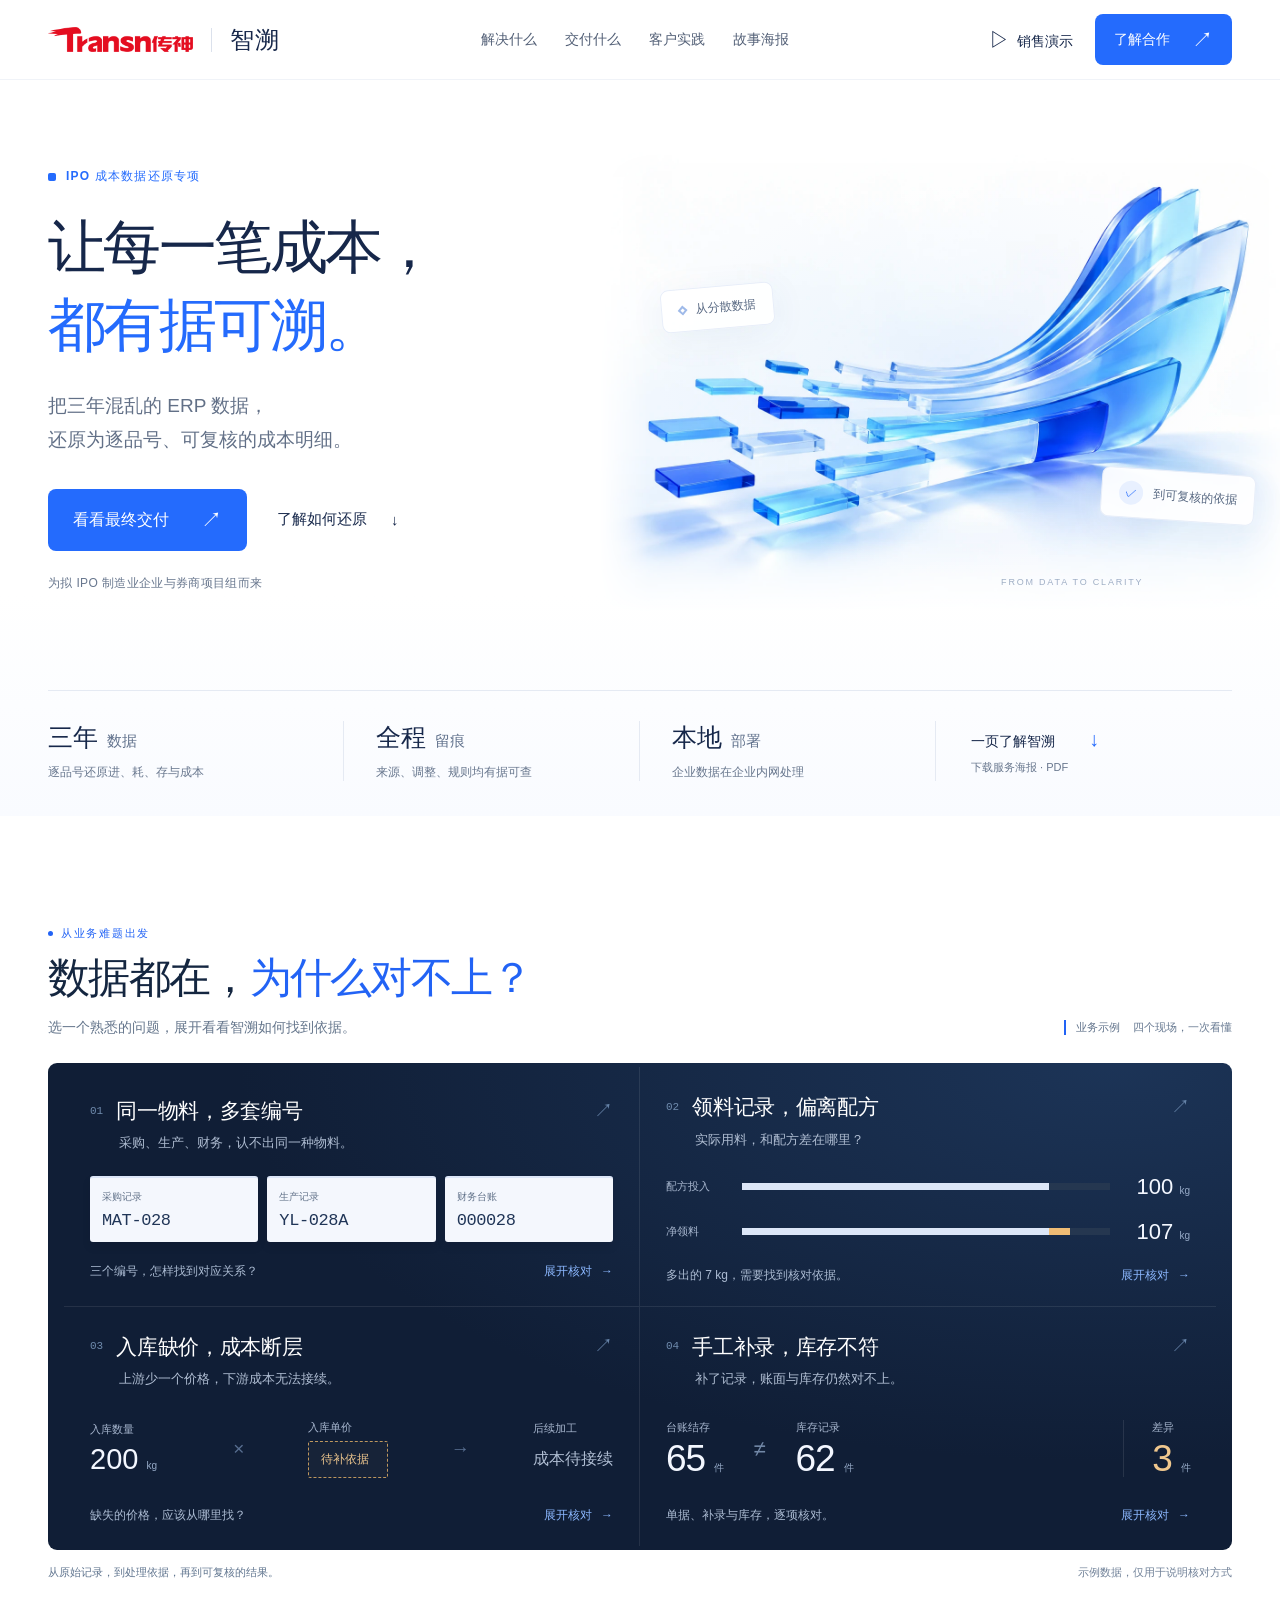
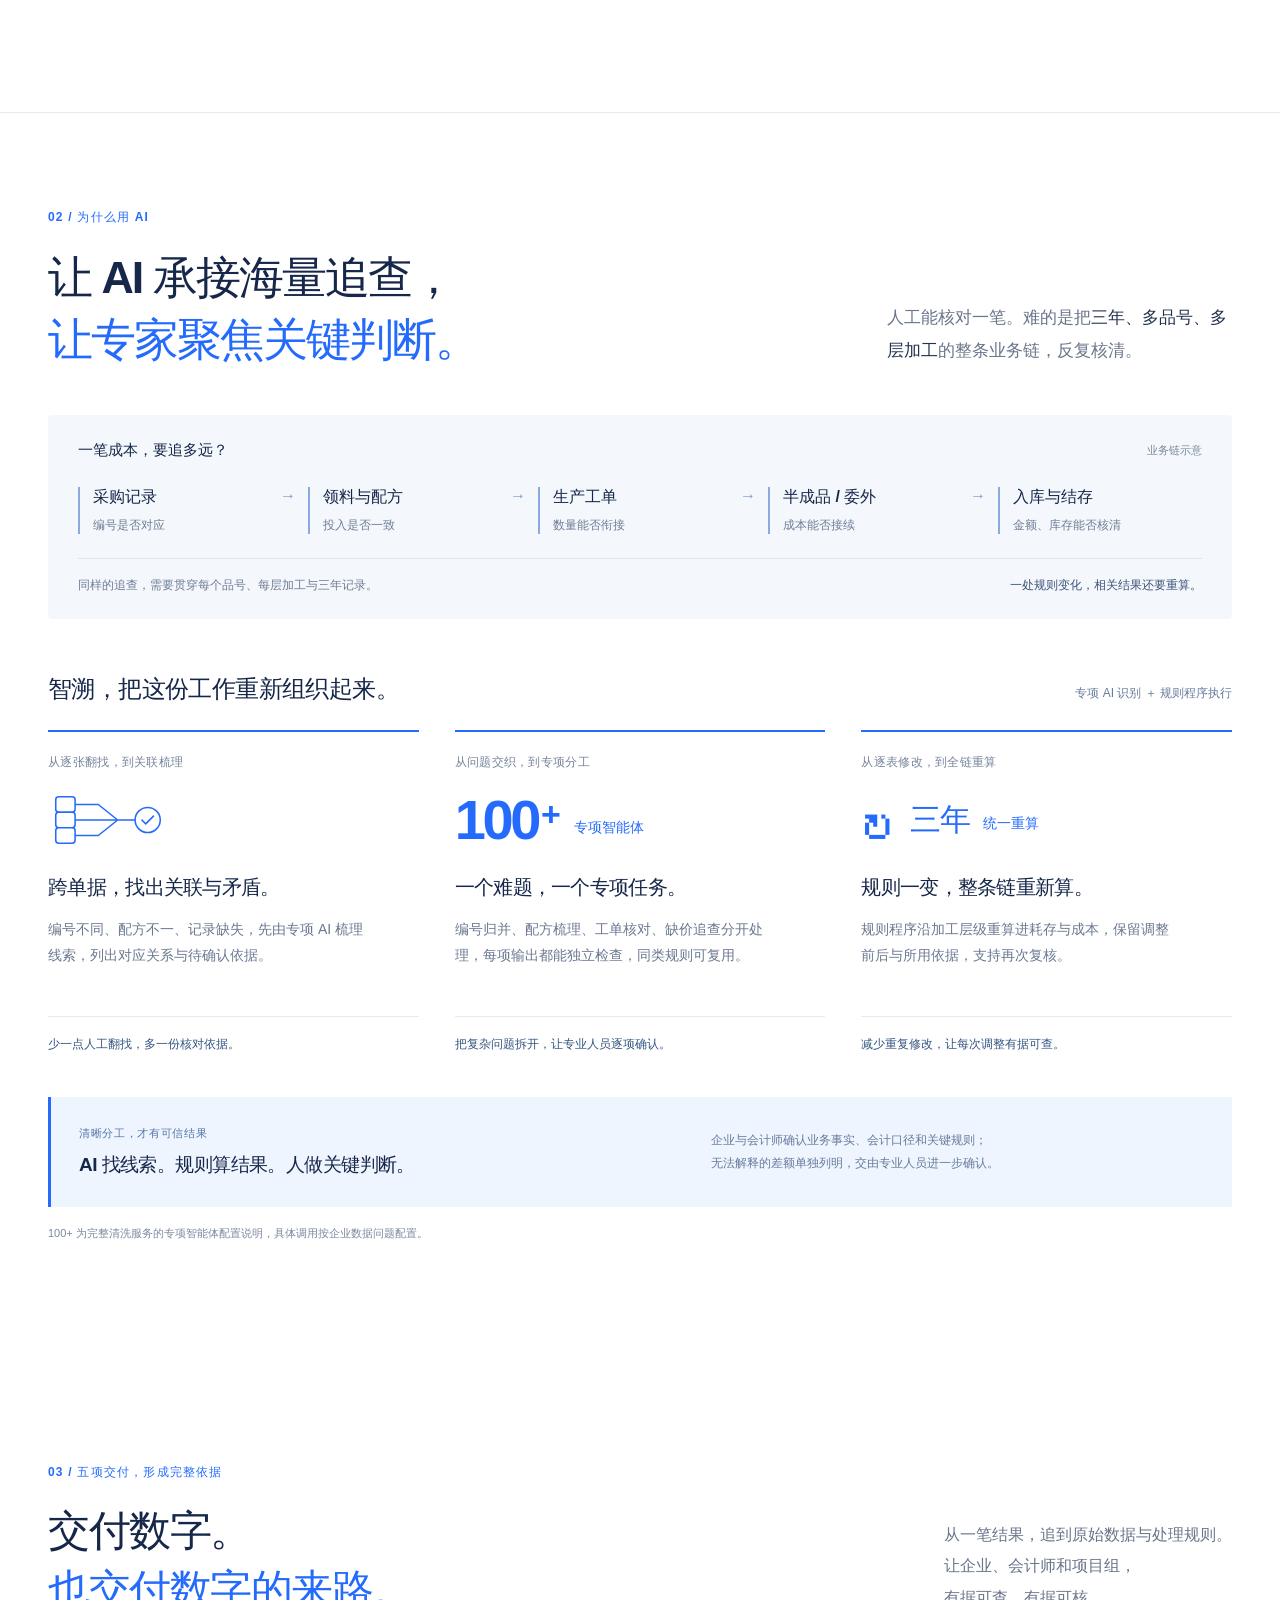
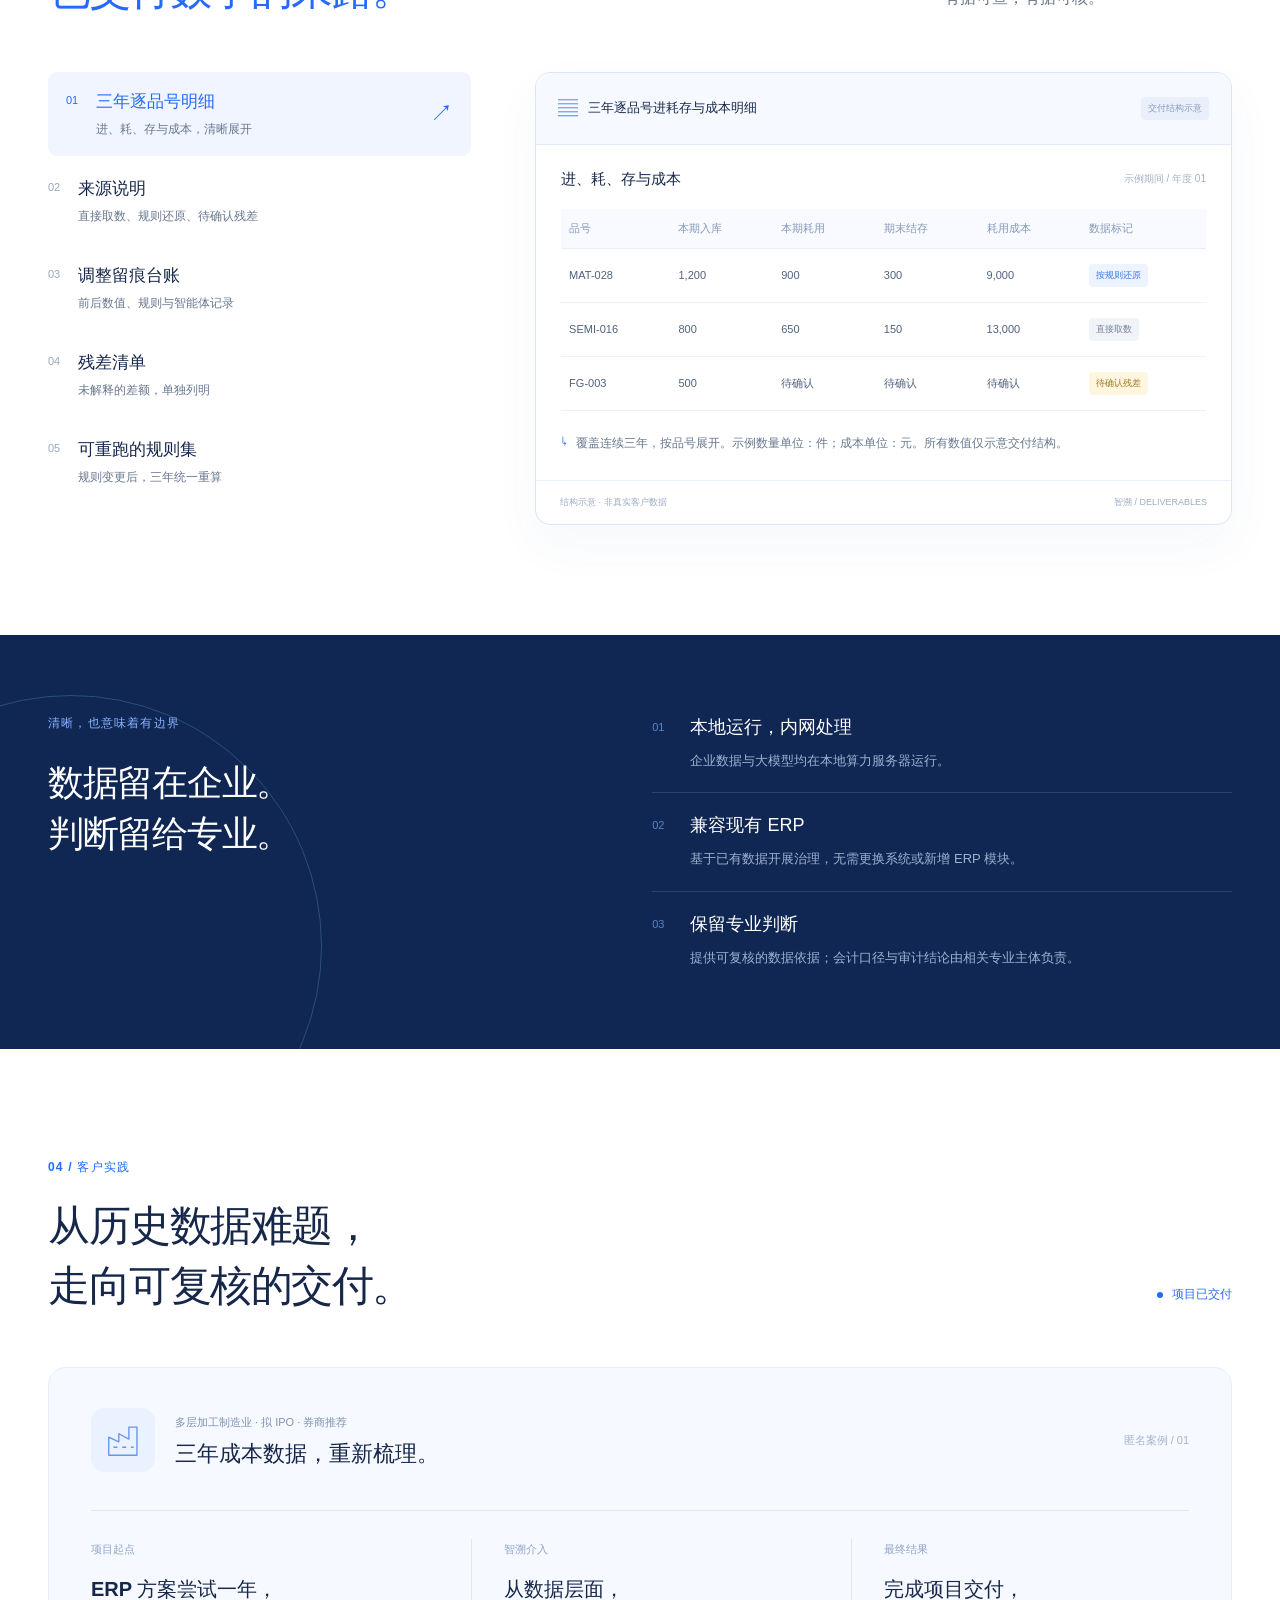
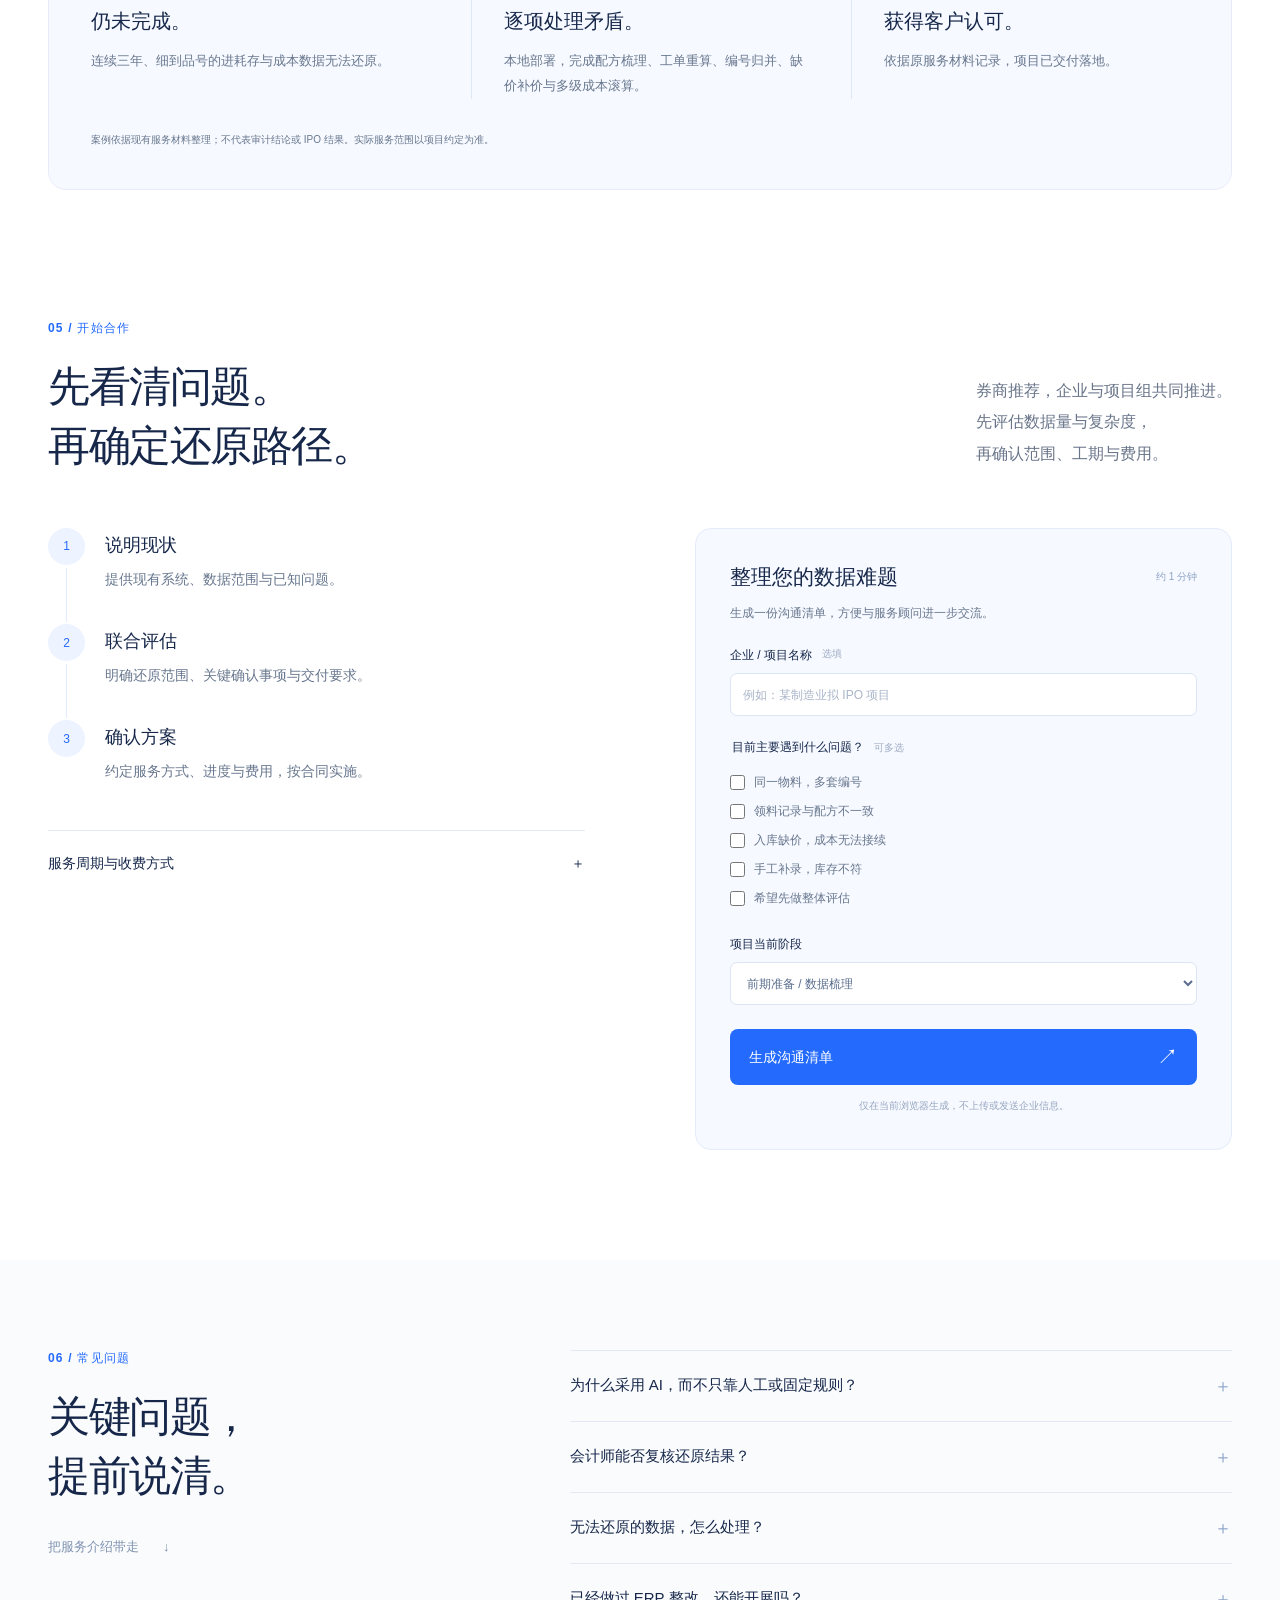
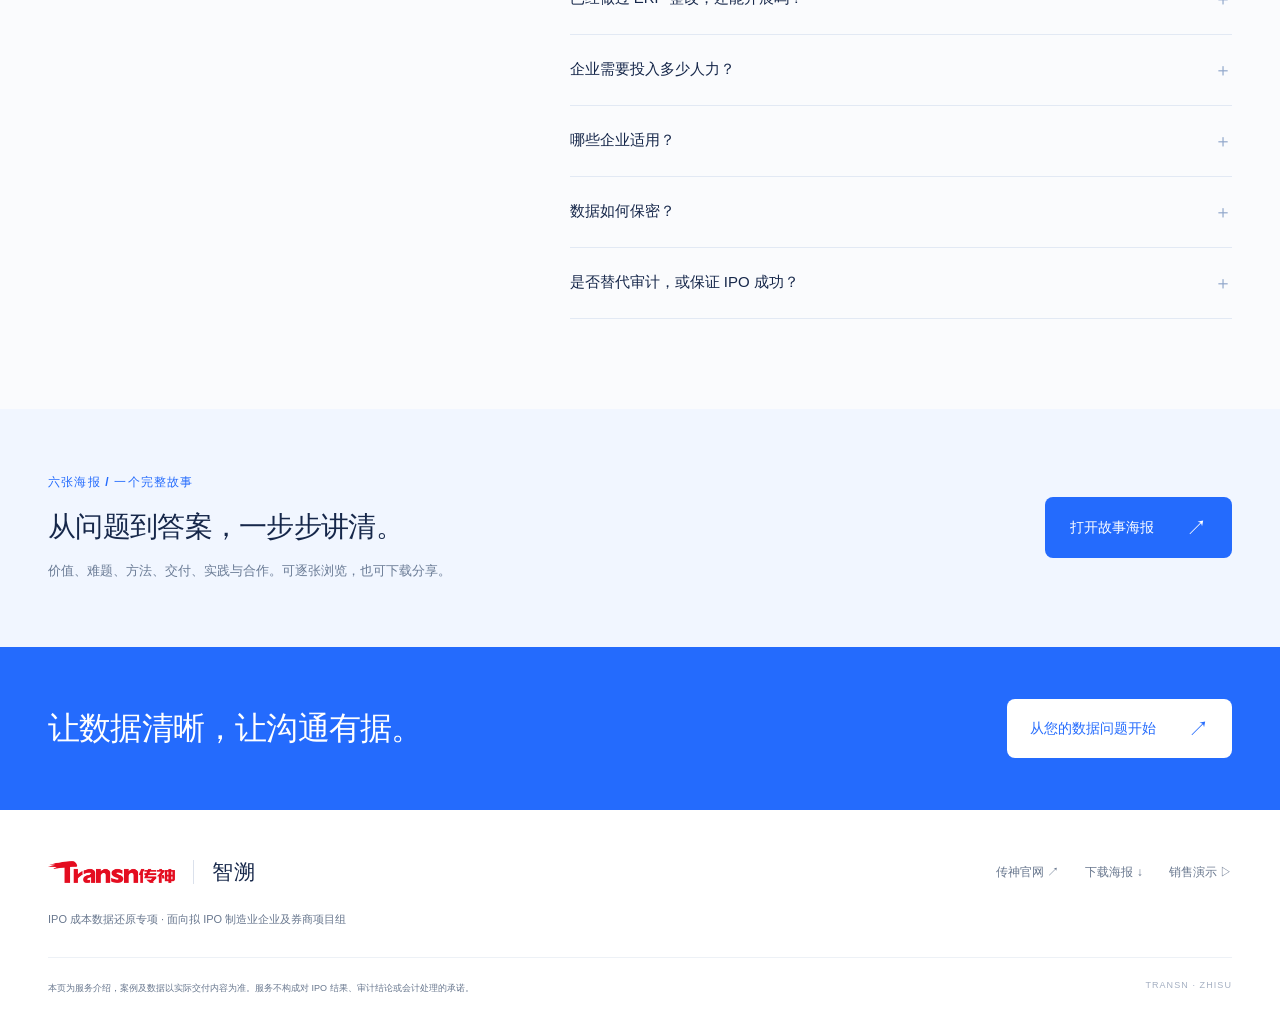
==== index.html @ 48ea6d17 "Explain AI value in cost data restoration" ====
<!doctype html>
<html lang="zh-CN">
<head>
<meta charset="utf-8"><meta name="viewport" content="width=device-width,initial-scale=1">
<title>传神 · 智溯｜让每一笔成本，都有据可溯</title>
<meta name="description" content="传神智溯 IPO 成本数据还原服务。把三年混乱的 ERP 数据，还原为逐品号、可复核的进耗存与成本明细。本地部署，全程留痕。">
<meta name="theme-color" content="#ffffff"><meta property="og:title" content="传神 · 智溯｜IPO 成本数据还原"><meta property="og:description" content="让每一笔成本，都有据可溯。"><link rel="icon" href="assets/favicon.svg" type="image/svg+xml"><link rel="stylesheet" href="styles.css"><link rel="stylesheet" href="business-scenes.css?v=3"><link rel="stylesheet" href="ai-value.css?v=4">
</head>
<body>
<a class="skip" href="#main">跳至主要内容</a>
<header class="header"><div class="nav shell"><a class="brand" href="#top" aria-label="传神智溯 首页"><img src="assets/transn-logo.png" alt="Transn 传神" width="145" height="25"><span class="brand-divider"></span><span class="product-name">智溯</span></a><nav aria-label="主导航"><a href="#challenges">解决什么</a><a href="#delivery">交付什么</a><a href="#case">客户实践</a><a href="story.html">故事海报</a></nav><div class="nav-actions"><button class="text-button presentation-trigger" type="button"><span class="play-icon">▷</span> 销售演示</button><a class="button small" href="#start">了解合作 <span>↗</span></a></div><button class="menu-button" aria-expanded="false" aria-controls="mobile-nav" aria-label="打开导航">☰</button></div><nav id="mobile-nav" class="mobile-nav" hidden><a href="#challenges">解决什么</a><a href="#delivery">交付什么</a><a href="#case">客户实践</a><a href="#start">了解合作</a><a href="story.html">故事海报</a><a href="#faq">常见问题</a></nav></header>
<main id="main">
<section class="hero story-section" id="top" data-story="先从结果讲起：我们帮企业把三年成本数据还原清楚，并交付每个数字背后的依据。">
<div class="hero-grid shell"><div class="hero-copy"><p class="eyebrow"><span class="blue-square"></span>IPO 成本数据还原专项</p><h1>让每一笔成本，<br><em>都有据可溯。</em></h1><p class="hero-description">把三年混乱的 ERP 数据，<br class="desktop-break">还原为逐品号、可复核的成本明细。</p><div class="hero-actions"><a class="button" href="#delivery">看看最终交付 <span>↗</span></a><a class="link-button" href="#challenges">了解如何还原 <span>↓</span></a></div><p class="hero-audience">为拟 IPO 制造业企业与券商项目组而来</p></div><div class="hero-art"><div class="art-orbit"></div><img src="assets/data-sculpture.webp" alt="分散的蓝色数据片汇聚成清晰有序的结构" width="1536" height="1024" fetchpriority="high"><div class="art-label label-one"><i></i>从分散数据</div><div class="art-label label-two"><span class="check-circle">✓</span> 到可复核的依据</div><span class="art-caption">FROM DATA TO CLARITY</span></div></div>
<div class="hero-proof shell"><div><strong>三年<span>数据</span></strong><p>逐品号还原进、耗、存与成本</p></div><div><strong>全程<span>留痕</span></strong><p>来源、调整、规则均有据可查</p></div><div><strong>本地<span>部署</span></strong><p>企业数据在企业内网处理</p></div><a class="proof-download" href="assets/zhisu-poster.pdf" download>一页了解智溯 <span>↓</span><small>下载服务海报 · PDF</small></a></div>
</section>
<section class="section challenge-section story-section" id="challenges" data-story="四个业务现场，从原始记录、核对依据讲到处理结果。选一个客户熟悉的问题，展开讲清每一笔数据的来路。">
<div class="shell"><div id="issue-panel"><div id="business-scenes">
 <section id="scene-overview" class="scene-overview" aria-labelledby="scene-main-title">
  <div class="intro"><div><div class="eyebrow"><span></span>从业务难题出发</div><h2 class="scene-heading" id="scene-main-title">数据都在，<em>为什么对不上？</em></h2><p>选一个熟悉的问题，展开看看智溯如何找到依据。</p></div><div class="intro-aside"><span class="sample-mark">业务示例</span><span>四个现场，一次看懂</span></div></div>
  <div class="scene-grid">
   <button class="scene-card identity" data-scene="identity" aria-label="展开同一物料，多套编号的核对示例"><div class="card-heading"><div><span class="number">01</span><h2>同一物料，多套编号</h2></div><span class="corner-arrow">↗</span></div><p class="card-description">采购、生产、财务，认不出同一种物料。</p><div class="code-samples" aria-hidden="true"><div><span>采购记录</span><b>MAT-028</b></div><div><span>生产记录</span><b>YL-028A</b></div><div><span>财务台账</span><b>000028</b></div></div><div class="card-bottom"><span>三个编号，怎样找到对应关系？</span><strong>展开核对 <span>→</span></strong></div></button>
   <button class="scene-card recipe" data-scene="recipe" aria-label="展开领料记录，偏离配方的核对示例"><div class="card-heading"><div><span class="number">02</span><h2>领料记录，偏离配方</h2></div><span class="corner-arrow">↗</span></div><p class="card-description">实际用料，和配方差在哪里？</p><div class="recipe-sample" aria-hidden="true"><div><span>配方投入</span><i><b style="width:83.33%"></b></i><strong>100 <small>kg</small></strong></div><div><span>净领料</span><i><b style="width:83.33%"></b><b class="difference" style="width:5.83%"></b></i><strong>107 <small>kg</small></strong></div></div><div class="card-bottom"><span>多出的 7 kg，需要找到核对依据。</span><strong>展开核对 <span>→</span></strong></div></button>
   <button class="scene-card price" data-scene="price" aria-label="展开入库缺价，成本断层的核对示例"><div class="card-heading"><div><span class="number">03</span><h2>入库缺价，成本断层</h2></div><span class="corner-arrow">↗</span></div><p class="card-description">上游少一个价格，下游成本无法接续。</p><div class="price-sample" aria-hidden="true"><div class="price-row"><span>入库数量<strong>200 <small>kg</small></strong></span><i>×</i><span>入库单价<strong class="empty-price">待补依据</strong></span><i>→</i><span>后续加工<strong class="waiting-price">成本待接续</strong></span></div></div><div class="card-bottom"><span>缺失的价格，应该从哪里找？</span><strong>展开核对 <span>→</span></strong></div></button>
   <button class="scene-card stock" data-scene="stock" aria-label="展开手工补录，库存不符的核对示例"><div class="card-heading"><div><span class="number">04</span><h2>手工补录，库存不符</h2></div><span class="corner-arrow">↗</span></div><p class="card-description">补了记录，账面与库存仍然对不上。</p><div class="stock-sample" aria-hidden="true"><div><span>台账结存</span><strong>65 <small>件</small></strong></div><span class="not-equal">≠</span><div><span>库存记录</span><strong>62 <small>件</small></strong></div><div class="stock-diff"><span>差异</span><strong>3 <small>件</small></strong></div></div><div class="card-bottom"><span>单据、补录与库存，逐项核对。</span><strong>展开核对 <span>→</span></strong></div></button>
  </div>
  <footer class="section-foot"><span>从原始记录，到处理依据，再到可复核的结果。</span><span>示例数据，仅用于说明核对方式</span></footer>
 </section>
 <section id="scene-detail" class="scene-detail" hidden aria-labelledby="scene-detail-title"></section>
<dialog id="scene-source-dialog" aria-labelledby="scene-source-title"><button class="source-close" aria-label="关闭品号对照表示例">×</button><div class="eyebrow">核对依据 / 示例</div><h2 id="scene-source-title">企业品号对照表</h2><p>来源文件：品号对照表 · 示例版</p><table><thead><tr><th>业务来源</th><th>原始编号</th><th>对应品号</th></tr></thead><tbody><tr><td>采购记录</td><td>MAT-028</td><td>ZS-M028</td></tr><tr><td>生产记录</td><td>YL-028A</td><td>ZS-M028</td></tr><tr><td>财务台账</td><td>000028</td><td>ZS-M028</td></tr></tbody></table><p class="dialog-note">名称、规格与单位用于交叉核对；映射以品号对照关系为依据。</p></dialog></div></div></div>
</section>
<section class="section method-section story-section" id="method" aria-labelledby="ai-value-title" data-story="人工能核对一笔，难的是把三年、多品号、多层加工的整条业务链反复核清。智溯用 100+ 专项智能体分工梳理关联与矛盾，再用确认后的规则统一重算。AI 承接大量追查，规则程序执行计算，企业和会计师集中确认关键事实与口径。">
<div class="shell">
 <div class="ai-value-heading"><div><p class="eyebrow">02 / 为什么用 AI</p><h2 id="ai-value-title">让 AI 承接海量追查，<br><em>让专家聚焦关键判断。</em></h2></div><p class="ai-value-intro">人工能核对一笔。难的是把<strong>三年、多品号、多层加工</strong>的整条业务链，反复核清。</p></div>
 <div class="ai-chain" aria-label="一笔成本背后的追查路径示意">
  <div class="ai-chain-caption"><strong>一笔成本，要追多远？</strong><span>业务链示意</span></div>
  <ol class="ai-chain-track"><li><span>采购记录</span><small>编号是否对应</small></li><li><span>领料与配方</span><small>投入是否一致</small></li><li><span>生产工单</span><small>数量能否衔接</small></li><li><span>半成品 / 委外</span><small>成本能否接续</small></li><li><span>入库与结存</span><small>金额、库存能否核清</small></li></ol>
  <div class="ai-chain-scale"><span>同样的追查，需要贯穿每个品号、每层加工与三年记录。</span><strong>一处规则变化，相关结果还要重算。</strong></div>
 </div>
 <div class="ai-advantage-heading"><p>智溯，把这份工作重新组织起来。</p><span>专项 AI 识别 ＋ 规则程序执行</span></div>
 <div class="ai-advantages">
  <article><span class="ai-pain">从逐张翻找，到关联梳理</span><div class="ai-feature-mark" aria-hidden="true"><svg viewBox="0 0 124 60"><path d="M26 14H52L72 30H100M26 30H100M26 46H52L72 30"/><rect x="8" y="6" width="20" height="16" rx="3"/><rect x="8" y="22" width="20" height="16" rx="3"/><rect x="8" y="38" width="20" height="16" rx="3"/><circle cx="103" cy="30" r="13"/><path d="m97 30 4 4 8-8"/></svg></div><h3>跨单据，找出关联与矛盾。</h3><p>编号不同、配方不一、记录缺失，先由专项 AI 梳理线索，列出对应关系与待确认依据。</p><div class="ai-payoff">少一点人工翻找，多一份核对依据。</div></article>
  <article><span class="ai-pain">从问题交织，到专项分工</span><div class="ai-feature-mark ai-agent-count"><strong>100<span>+</span></strong><span>专项智能体</span></div><h3>一个难题，一个专项任务。</h3><p>编号归并、配方梳理、工单核对、缺价追查分开处理，每项输出都能独立检查，同类规则可复用。</p><div class="ai-payoff">把复杂问题拆开，让专业人员逐项确认。</div></article>
  <article><span class="ai-pain">从逐表修改，到全链重算</span><div class="ai-feature-mark ai-rerun"><span aria-hidden="true">↻</span><strong>三年<span>统一重算</span></strong></div><h3>规则一变，整条链重新算。</h3><p>规则程序沿加工层级重算进耗存与成本，保留调整前后与所用依据，支持再次复核。</p><div class="ai-payoff">减少重复修改，让每次调整有据可查。</div></article>
 </div>
 <div class="ai-division"><div><span class="ai-division-label">清晰分工，才有可信结果</span><h3>AI 找线索。规则算结果。人做关键判断。</h3></div><p>企业与会计师确认业务事实、会计口径和关键规则；<br class="desktop-break">无法解释的差额单独列明，交由专业人员进一步确认。</p></div>
 <p class="ai-value-note">100+ 为完整清洗服务的专项智能体配置说明，具体调用按企业数据问题配置。</p>
</div>
</section>
<section class="section delivery-section story-section" id="delivery" data-story="最后交付的不只是一张结果表，还包括来源说明、调整台账、残差清单和可重跑规则。点开每项交付，说明客户如何复核。">
<div class="shell"><div class="section-head"><div><p class="eyebrow">03 / 五项交付，形成完整依据</p><h2>交付数字。<br><em>也交付数字的来路。</em></h2></div><p class="section-intro">从一笔结果，追到原始数据与处理规则。<br>让企业、会计师和项目组，<br>有据可查，有据可核。</p></div><div class="delivery-grid"><div class="deliver-tabs" role="tablist" aria-label="交付物" aria-orientation="vertical"><button role="tab" id="deliver-tab-0" aria-selected="true" aria-controls="deliver-panel" class="active" data-delivery="0"><span>01</span><div><strong>三年逐品号明细</strong><p>进、耗、存与成本，清晰展开</p></div><b>↗</b></button><button role="tab" id="deliver-tab-1" aria-selected="false" aria-controls="deliver-panel" tabindex="-1" data-delivery="1"><span>02</span><div><strong>来源说明</strong><p>直接取数、规则还原、待确认残差</p></div><b>↗</b></button><button role="tab" id="deliver-tab-2" aria-selected="false" aria-controls="deliver-panel" tabindex="-1" data-delivery="2"><span>03</span><div><strong>调整留痕台账</strong><p>前后数值、规则与智能体记录</p></div><b>↗</b></button><button role="tab" id="deliver-tab-3" aria-selected="false" aria-controls="deliver-panel" tabindex="-1" data-delivery="3"><span>04</span><div><strong>残差清单</strong><p>未解释的差额，单独列明</p></div><b>↗</b></button><button role="tab" id="deliver-tab-4" aria-selected="false" aria-controls="deliver-panel" tabindex="-1" data-delivery="4"><span>05</span><div><strong>可重跑的规则集</strong><p>规则变更后，三年统一重算</p></div><b>↗</b></button></div><div class="deliver-preview" role="tabpanel" id="deliver-panel" aria-labelledby="deliver-tab-0"><div class="preview-toolbar"><span class="file-icon">▤</span><span id="preview-filename">三年逐品号进耗存与成本明细</span><span class="preview-badge">交付结构示意</span></div><div class="preview-body" id="preview-body"></div><div class="preview-foot"><span>结构示意 · 非真实客户数据</span><span>智溯 / DELIVERABLES</span></div></div></div></div>
</section>
<section class="trust-section"><div class="shell trust-grid"><div><p class="eyebrow">清晰，也意味着有边界</p><h2>数据留在企业。<br>判断留给专业。</h2></div><div class="trust-points"><article><span>01</span><div><h3>本地运行，内网处理</h3><p>企业数据与大模型均在本地算力服务器运行。</p></div></article><article><span>02</span><div><h3>兼容现有 ERP</h3><p>基于已有数据开展治理，无需更换系统或新增 ERP 模块。</p></div></article><article><span>03</span><div><h3>保留专业判断</h3><p>提供可复核的数据依据；会计口径与审计结论由相关专业主体负责。</p></div></article></div></div></section>
<section class="section case-section story-section" id="case" data-story="一家经券商推荐的多层加工拟 IPO 企业，此前 ERP 方案尝试一年未完成。智溯从数据层面逐项处理矛盾，最终完成交付并获得客户认可。">
<div class="shell"><div class="section-head"><div><p class="eyebrow">04 / 客户实践</p><h2>从历史数据难题，<br>走向可复核的交付。</h2></div><span class="case-status"><i></i> 项目已交付</span></div><div class="case-card"><div class="case-title"><div class="case-industry-icon"><svg viewBox="0 0 64 64" aria-hidden="true"><path d="M10 54V27l15 7V22l15 8V12h12v42zM17 42h6M30 42h6M43 42h4"/></svg></div><div><span class="case-tags">多层加工制造业 · 拟 IPO · 券商推荐</span><h3>三年成本数据，重新梳理。</h3></div><span class="case-anonymous">匿名案例 / 01</span></div><div class="case-stages"><article><span>项目起点</span><h4>ERP 方案尝试一年，<br>仍未完成。</h4><p>连续三年、细到品号的进耗存与成本数据无法还原。</p></article><article><span>智溯介入</span><h4>从数据层面，<br>逐项处理矛盾。</h4><p>本地部署，完成配方梳理、工单重算、编号归并、缺价补价与多级成本滚算。</p></article><article><span>最终结果</span><h4>完成项目交付，<br>获得客户认可。</h4><p>依据原服务材料记录，项目已交付落地。</p></article></div><p class="case-note">案例依据现有服务材料整理；不代表审计结论或 IPO 结果。实际服务范围以项目约定为准。</p></div></div>
</section>
<section class="section start-section story-section" id="start" data-story="合作从现有数据出发，先评估范围再确定方案。企业主要提供已有数据并确认关键问题。可现场生成沟通清单，交给双方项目负责人。">
<div class="shell"><div class="section-head"><div><p class="eyebrow">05 / 开始合作</p><h2>先看清问题。<br>再确定还原路径。</h2></div><p class="section-intro">券商推荐，企业与项目组共同推进。<br>先评估数据量与复杂度，<br>再确认范围、工期与费用。</p></div><div class="cooperation-grid"><div class="cooperation-info"><ol class="cooperation-steps"><li><span>1</span><div><h3>说明现状</h3><p>提供现有系统、数据范围与已知问题。</p></div></li><li><span>2</span><div><h3>联合评估</h3><p>明确还原范围、关键确认事项与交付要求。</p></div></li><li><span>3</span><div><h3>确认方案</h3><p>约定服务方式、进度与费用，按合同实施。</p></div></li></ol><details class="commercial-detail"><summary>服务周期与收费方式 <span>＋</span></summary><div><p><strong>参考周期：约 3—4 个月</strong><br>方案参考周期，实际取决于数据规模、复杂度及确认进度，以项目评估为准。</p><p><strong>按项目报价</strong><br>根据实际数据量、复杂程度与交付范围评估。</p><p><strong>按月服务：参考 15 万元 / 月</strong><br>按实际服务月数结算；最终费用与服务范围以合同为准。</p></div></details></div><form class="brief-form" id="brief-form"><div class="form-heading"><h3>整理您的数据难题</h3><span>约 1 分钟</span></div><p>生成一份沟通清单，方便与服务顾问进一步交流。</p><label class="field-label" for="company">企业 / 项目名称 <span>选填</span></label><input id="company" name="company" type="text" maxlength="80" placeholder="例如：某制造业拟 IPO 项目" autocomplete="organization"><fieldset><legend>目前主要遇到什么问题？<span>可多选</span></legend><label class="checkbox-label"><input type="checkbox" name="issue" value="同一物料存在多套编号"><span>同一物料，多套编号</span></label><label class="checkbox-label"><input type="checkbox" name="issue" value="领料记录与配方不一致"><span>领料记录与配方不一致</span></label><label class="checkbox-label"><input type="checkbox" name="issue" value="入库缺价或多级成本无法接续"><span>入库缺价，成本无法接续</span></label><label class="checkbox-label"><input type="checkbox" name="issue" value="存在手工补录及历史库存差异"><span>手工补录，库存不符</span></label><label class="checkbox-label"><input type="checkbox" name="issue" value="尚未定位，希望先做整体评估"><span>希望先做整体评估</span></label></fieldset><label class="field-label" for="stage">项目当前阶段</label><select id="stage" name="stage"><option>前期准备 / 数据梳理</option><option>已开展 ERP 或财务整改</option><option>正在推进 IPO 项目</option><option>其他 / 待沟通</option></select><button class="button form-submit" type="submit">生成沟通清单 <span>↗</span></button><p class="privacy-note">仅在当前浏览器生成，不上传或发送企业信息。</p></form></div></div>
</section>
<section class="section faq-section story-section" id="faq" data-story="最后确认服务边界：我们负责数据治理，可以复核、可以重跑；不替代审计，不承诺 IPO 结果。">
<div class="shell faq-grid"><div><p class="eyebrow">06 / 常见问题</p><h2>关键问题，<br>提前说清。</h2><a class="link-button" href="assets/zhisu-poster.pdf" download>把服务介绍带走 <span>↓</span></a></div><div class="faq-list"><details><summary>为什么采用 AI，而不只靠人工或固定规则？<span>＋</span></summary><p>人工可以完成单笔核对，但三年、多品号、多层加工的数据会带来大量重复追查。固定规则擅长计算，执行前却要先弄清编号对应、单据矛盾和缺失依据。智溯让专项 AI 梳理这些问题，把线索与待确认事项交给专业人员；关键依据与规则确认后，由程序统一执行并支持重算。</p></details><details><summary>会计师能否复核还原结果？<span>＋</span></summary><p>可以。交付的来源说明、调整留痕台账与可重跑规则集，支持会计师及项目组逐条对照复核。会计口径的确定与审计结论仍由企业、会计师和保荐机构等相关主体负责。</p></details><details><summary>无法还原的数据，怎么处理？<span>＋</span></summary><p>规则之外无法解释的差额，以残差形式如实列示，附分类和待确认事项，由企业进一步确认；不会隐性摊入其他科目。</p></details><details><summary>已经做过 ERP 整改，还能开展吗？<span>＋</span></summary><p>可以结合现有成果评估。智溯定位于 ERP 之上的数据还原层，从数据层面处理单据矛盾，与 ERP 整改互补，不要求更换系统或新增 ERP 模块。</p></details><details><summary>企业需要投入多少人力？<span>＋</span></summary><p>服务采用非驻场方式。企业主要提供 ERP 已有数据，配合确认关键问题。实际投入取决于数据情况与项目约定。</p></details><details><summary>哪些企业适用？<span>＋</span></summary><p>主要面向有 IPO 需求的中大型制造业企业，尤其存在多层加工、半成品或委外环节的企业。当前案例以多层加工制造企业为主，其他企业需结合数据情况评估。</p></details><details><summary>数据如何保密？<span>＋</span></summary><p>采用本地算力服务器部署，企业业务数据与大模型均在本地运行，数据在企业内网处理。具体部署安排与服务边界由项目方案明确。</p></details><details><summary>是否替代审计，或保证 IPO 成功？<span>＋</span></summary><p>不替代审计，也不承诺 IPO 结果。智溯负责成本数据治理，并提供可复核依据；审计结论和 IPO 审核结果取决于专业判断、监管要求及项目整体情况。</p></details></div></div>
</section>
<section class="story-entry"><div class="shell"><div><p class="eyebrow">六张海报 / 一个完整故事</p><h2>从问题到答案，一步步讲清。</h2><p>价值、难题、方法、交付、实践与合作。可逐张浏览，也可下载分享。</p></div><a class="button" href="story.html">打开故事海报 <span>↗</span></a></div></section>
<section class="closing"><div class="shell"><p>让数据清晰，让沟通有据。</p><a class="button white" href="#start">从您的数据问题开始 <span>↗</span></a></div></section>
</main>
<footer><div class="shell"><div class="footer-top"><a class="brand" href="#top"><img src="assets/transn-logo.png" alt="Transn 传神" width="145" height="25"><span class="brand-divider"></span><span class="product-name">智溯</span></a><div><a href="https://www.transn.com/" target="_blank" rel="noopener">传神官网 ↗</a><a href="assets/zhisu-poster.pdf" download>下载海报 ↓</a><button type="button" class="text-button presentation-trigger">销售演示 ▷</button></div></div><p>IPO 成本数据还原专项 · 面向拟 IPO 制造业企业及券商项目组</p><div class="footer-bottom"><small>本页为服务介绍，案例及数据以实际交付内容为准。服务不构成对 IPO 结果、审计结论或会计处理的承诺。</small><span>TRANSN · ZHISU</span></div></div></footer>
<div class="presenter" id="presenter" hidden><div class="presenter-title"><span id="story-counter">01 / 07</span><strong id="story-title">价值主张</strong></div><p id="story-note"></p><div class="presenter-controls"><button id="story-prev" aria-label="上一节">←</button><button id="story-next" aria-label="下一节">→</button><button id="story-close" aria-label="退出销售演示">退出 ×</button></div></div>
<dialog id="brief-dialog"><div class="dialog-header"><div><p class="eyebrow">智溯 / 项目初步沟通</p><h2>沟通清单已生成</h2></div><button class="dialog-close" aria-label="关闭沟通清单">×</button></div><p>可下载或复制后发给您的服务顾问。本页不会自动发送。</p><textarea id="brief-output" aria-label="可编辑的项目沟通清单" rows="15"></textarea><div class="dialog-actions"><button class="button" id="download-brief">下载清单 ↓</button><button class="button secondary" id="copy-brief">复制内容</button></div><p id="copy-status" role="status"></p></dialog>
<script src="app.js"></script>
<script src="business-scenes.js?v=3"></script>
</body></html>
---- styles.css ----
:root{--blue:#246bfd;--blue-dark:#1557df;--navy:#16274a;--text:#24324d;--muted:#69758a;--line:#e5eaf3;--pale:#f5f8ff;--radius:20px;font-family:Inter,"SF Pro Display",-apple-system,BlinkMacSystemFont,"PingFang SC","Microsoft YaHei",sans-serif;color:var(--navy);font-synthesis:none}*{box-sizing:border-box}html{scroll-behavior:smooth;scroll-padding-top:100px}body{margin:0;background:white;-webkit-font-smoothing:antialiased}button,input,select,textarea{font:inherit}button,a{-webkit-tap-highlight-color:transparent}button{cursor:pointer}a{color:inherit;text-decoration:none}button:focus-visible,a:focus-visible,input:focus-visible,select:focus-visible,textarea:focus-visible,summary:focus-visible{outline:3px solid #6d9fff;outline-offset:5px}h1,h2,h3,h4,p{margin:0}em{font-style:normal;color:var(--blue)}button{color:inherit}svg{display:block}img{max-width:100%;height:auto}.shell{width:min(1240px,calc(100% - 96px));margin:auto}.header{height:80px;background:#ffffffed;border-bottom:1px solid #f0f3f8;position:sticky;top:0;z-index:50;backdrop-filter:blur(16px)}.nav{height:100%;display:flex;align-items:center;justify-content:space-between;gap:28px}.brand{display:flex;align-items:center;gap:18px;flex-shrink:0}.brand img{width:145px;height:25px;object-fit:contain}.brand-divider{height:24px;width:1px;background:#dbe1ec}.product-name{font-weight:650;font-size:24px;letter-spacing:.04em}.nav nav{display:flex;gap:28px;font-size:14px;color:#536077}.nav nav a:hover{color:var(--blue)}.nav-actions{display:flex;align-items:center;gap:22px}.text-button{border:0;background:none;padding:0;font-size:14px}.text-button:hover{color:var(--blue)}.play-icon{font-size:21px;vertical-align:-1px;margin-right:3px}.button{display:inline-flex;align-items:center;justify-content:center;gap:32px;border:1px solid transparent;background:var(--blue);color:white;border-radius:8px;font-size:16px;font-weight:550;padding:17px 24px;line-height:1.2;transition:background .2s,transform .2s,box-shadow .2s}.button:hover{background:var(--blue-dark);box-shadow:0 7px 20px #246bfd22;transform:translateY(-2px)}.button span{font-size:21px;font-weight:400}.button.small{font-size:14px;padding:12px 18px;gap:22px}.link-button{display:inline-flex;align-items:center;gap:24px;font-size:15px;font-weight:500}.link-button:hover{color:var(--blue)}.menu-button{display:none;background:none;border:0;font-size:24px}.mobile-nav{background:#fff;padding:18px 24px;border-bottom:1px solid var(--line)}.mobile-nav a{display:block;padding:13px}.skip{position:fixed;left:20px;top:-100px;background:#fff;z-index:100;padding:16px}.skip:focus{top:10px}.eyebrow{font-size:12px;letter-spacing:.1em;font-weight:600;color:var(--blue);display:flex;align-items:center;gap:10px}.blue-square{height:8px;width:8px;background:var(--blue);border-radius:2px}.hero{overflow:hidden;background:linear-gradient(180deg,#fff 70%,#f9fbff)}.hero-grid{display:grid;grid-template-columns:1fr 1fr;align-items:center;min-height:610px;position:relative;padding-top:28px;padding-bottom:38px}.hero-copy{z-index:2}.hero h1{font-size:clamp(43px,4.5vw,64px);font-weight:650;letter-spacing:-.045em;line-height:1.35;margin:24px 0 24px;white-space:nowrap}.hero-description{font-size:19px;line-height:1.8;color:#627087}.hero-actions{display:flex;align-items:center;gap:30px;margin-top:32px}.hero-audience{font-size:12px;color:#8a94a6;margin-top:24px;letter-spacing:.03em}.hero-art{position:relative;width:118%;margin-left:-7%;display:flex;align-items:center;justify-content:center;min-height:470px}.hero-art img{width:100%;position:relative;mix-blend-mode:multiply;z-index:1}.art-orbit{position:absolute;width:90%;height:90%;border-radius:50%;background:radial-gradient(ellipse,#edf4ff88,transparent 65%)}.art-label{position:absolute;background:#ffffffed;box-shadow:0 8px 36px #2e589c12;border:1px solid #e8eef9;border-radius:8px;padding:12px 17px;display:flex;align-items:center;gap:10px;font-size:12px;z-index:3;color:#566781}.label-one{left:9%;top:30%;transform:rotate(-5deg)}.label-one i{width:7px;height:7px;border:2px solid #9fbae9;transform:rotate(45deg)}.label-two{right:6%;bottom:20%;transform:rotate(4deg)}.check-circle{border-radius:50%;background:#e8f0ff;color:var(--blue);font-size:12px;display:inline-flex;align-items:center;justify-content:center;width:24px;height:24px;flex-shrink:0}.art-caption{position:absolute;bottom:6%;right:22%;letter-spacing:.2em;font-size:9px;color:#a1b0c5}.hero-proof{display:grid;grid-template-columns:1fr 1fr 1fr 1fr;padding:30px 0 35px;border-top:1px solid var(--line)}.hero-proof>div{padding-left:32px;border-right:1px solid var(--line)}.hero-proof>div:first-child{padding-left:0}.hero-proof strong{font-size:25px;font-weight:600;letter-spacing:.01em}.hero-proof strong span{font-size:15px;color:#60718c;font-weight:400;margin-left:8px}.hero-proof p{font-size:12px;color:#79869b;margin-top:10px}.proof-download{padding-left:35px;align-self:center;font-size:14px;font-weight:550}.proof-download>span{padding-left:30px;color:var(--blue);font-size:20px}.proof-download small{display:block;color:#8995a8;margin-top:9px;font-weight:400;font-size:11px}.section{padding:110px 0}.section-head{display:flex;justify-content:space-between;align-items:flex-end;margin-bottom:52px;gap:45px}.section h2,.trust-section h2{font-size:42px;line-height:1.42;font-weight:600;letter-spacing:-.035em;margin-top:20px}.section-intro{font-size:16px;color:var(--muted);line-height:1.95;padding-bottom:7px}.section-intro span{display:block;color:#9aa4b5;font-size:13px;margin-top:8px}.challenge-grid{display:grid;grid-template-columns:1fr 1.14fr;gap:70px;align-items:center}.issue-list{display:flex;flex-direction:column;gap:8px}.issue{background:white;border:1px solid transparent;text-align:left;display:flex;align-items:center;gap:22px;padding:22px 24px;border-radius:12px;width:100%;transition:.2s}.issue.active{background:#f0f5ff;border-color:#e6edff}.issue-number{font-size:12px;align-self:flex-start;margin-top:4px;color:#8b9bb8;font-variant-numeric:tabular-nums}.issue.active .issue-number{color:var(--blue)}.issue strong{display:block;font-size:18px;font-weight:550}.issue small{display:block;margin-top:9px;color:#8490a4;font-size:13px}.issue-arrow{margin-left:auto;font-size:23px;color:#a2b6d8}.issue.active .issue-arrow{color:var(--blue)}.issue:hover{background:#f7f9fd}.issue-panel{padding:28px 32px;border-radius:18px;background:linear-gradient(140deg,#f9fbff,#eef4ff);border:1px solid #e7eefc;min-height:413px}.panel-top{display:flex;align-items:center;justify-content:space-between;font-size:12px;color:#61728e;margin-bottom:28px}.panel-top>span{display:flex;gap:8px;align-items:center}.panel-top small{font-size:10px;color:#9aa7bd}.status-dot{width:6px;height:6px;background:var(--blue);border-radius:50%}.source-tiles{display:grid;grid-template-columns:repeat(3,1fr);gap:12px}.source-tiles>div{padding:14px 9px;text-align:center;font-size:10px;color:#7d8da7;background:white;border:1px solid #e2eaf7;border-radius:8px}.source-tiles b{display:block;margin-top:7px;font-size:13px;color:#526786;font-weight:500}.connector-line{height:38px;text-align:center;color:#8faedd;display:grid;place-items:center}.connector-line span{height:25px;display:block}.process-rule{display:flex;gap:14px;align-items:center;background:var(--blue);color:white;border-radius:8px;padding:17px 20px;box-shadow:0 6px 18px #246bfd17}.rule-symbol{font-size:32px;color:#b6d3ff}.process-rule div>span{font-size:10px;color:#c3d7ff}.process-rule strong{display:block;font-size:14px;margin-top:7px;font-weight:500}.result-line{display:flex;gap:14px;background:#fff;border:1px solid #e3ebf7;border-radius:8px;padding:18px}.result-line strong{font-size:14px;font-weight:500}.result-line p{font-size:11px;color:#8190a7;line-height:1.6;margin-top:7px}.demo-note{font-size:10px;color:#8c9bb1;line-height:1.6;margin-top:18px;text-align:center}.method-section{background:#f7f9fd}.center-heading{text-align:center}.center-heading .eyebrow{justify-content:center}.center-heading>p:last-child{font-size:16px;color:#7e8a9f;line-height:1.8;margin-top:22px}.method-steps{display:grid;grid-template-columns:repeat(3,1fr);gap:56px;margin-top:65px}.method-steps article{border-top:1px solid #dce5f4;padding-top:22px}.step-top{display:flex;align-items:center;justify-content:space-between}.step-top>span:last-child{font-size:12px;color:#9aaccc}.step-icon{width:52px;height:52px;background:#e9f0ff;border-radius:12px;display:grid;place-items:center}.step-icon svg{width:30px;height:30px;fill:none;stroke:#3478ff;stroke-width:1.6;stroke-linecap:round;stroke-linejoin:round}.method-steps h3{font-size:21px;font-weight:550;margin:24px 0 14px}.method-steps p{font-size:14px;line-height:1.9;color:#7a879c}.agent-detail{border-top:1px solid #e1e8f5;margin-top:48px;padding-top:20px;color:#6b7d98;font-size:13px}.agent-detail summary{display:flex;justify-content:space-between;cursor:pointer}.agent-detail p{max-width:850px;line-height:1.9;margin-top:16px}.delivery-grid{display:grid;grid-template-columns: .85fr 1.4fr;gap:64px}.deliver-tabs{display:flex;flex-direction:column;gap:3px}.deliver-tabs button{border:0;border-radius:9px;background:white;padding:18px 18px 18px 0;display:flex;align-items:center;gap:18px;text-align:left;transition:.2s}.deliver-tabs button>span{font-size:11px;align-self:flex-start;padding-top:4px;color:#9aa7bc}.deliver-tabs button strong{font-size:17px;font-weight:550}.deliver-tabs button p{font-size:12px;color:#8a96ab;margin-top:8px}.deliver-tabs button>b{margin-left:auto;visibility:hidden;font-size:23px;font-weight:400}.deliver-tabs button.active{background:#f0f5ff;padding-left:18px}.deliver-tabs button.active strong,.deliver-tabs button.active>span,.deliver-tabs button.active>b{color:var(--blue);visibility:visible}.deliver-tabs button:hover{background:#f6f9ff}.deliver-preview{border:1px solid #dce5f5;box-shadow:0 20px 50px #2b5aab0b;border-radius:15px;background:#fff;overflow:hidden;align-self:center;min-width:0}.preview-toolbar{display:flex;align-items:center;gap:10px;padding:22px;background:#f6f9ff;font-size:13px;border-bottom:1px solid #e4ebf7}.file-icon{font-size:20px;color:var(--blue)}.preview-badge{margin-left:auto;font-size:9px;color:#889bb9;background:#e9f0fc;border-radius:4px;padding:5px 7px;white-space:nowrap}.preview-body{padding:25px;min-height:335px}.table-title{display:flex;justify-content:space-between;margin-bottom:20px;align-items:center}.table-title h3{font-size:15px;font-weight:550}.table-title span{color:#a4b1c5;font-size:10px}.table-wrap{overflow-x:auto}.preview-table{border-collapse:collapse;width:100%;font-size:11px;white-space:nowrap}.preview-table th{text-align:left;font-weight:500;color:#8799b5;padding:12px 10px;background:#f8faff;border-bottom:1px solid #e9eef7}.preview-table td{padding:15px 10px;border-bottom:1px solid #eef2f8;color:#50627e}.preview-table th:first-child,.preview-table td:first-child{padding-left:8px}.pill{font-size:9px;padding:5px 7px;border-radius:4px;display:inline-block;white-space:nowrap}.pill.blue{color:#3977e5;background:#edf3ff}.pill.gray{color:#73829b;background:#f0f3f7}.pill.amber{color:#9b772a;background:#fff6df}.preview-explain{font-size:12px;color:#7a8da9;line-height:1.8;margin-top:22px;display:flex;gap:9px;align-items:flex-start}.preview-explain span{color:var(--blue)}.preview-foot{padding:15px 24px;border-top:1px solid #eaf0f9;display:flex;justify-content:space-between;font-size:9px;color:#9cabc2}.rule-code{padding:18px 20px;background:#f6f9ff;border-radius:8px;font-size:12px;line-height:2.4;color:#567293}.rule-code b{font-weight:500;color:var(--blue)}.trust-section{padding:80px 0;background:#102754;color:#fff;position:relative;overflow:hidden}.trust-section::after{content:"";width:500px;height:500px;border:1px solid #2b4e7c;border-radius:50%;position:absolute;left:-180px;top:60px;pointer-events:none}.trust-grid{display:grid;grid-template-columns:1fr 1.15fr;gap:100px;position:relative;z-index:1}.trust-section .eyebrow{color:#89b4ff}.trust-section h2{font-size:36px;margin-top:25px}.trust-points article{display:flex;gap:26px;padding:20px 0;border-bottom:1px solid #2a4169}.trust-points article:first-child{padding-top:0}.trust-points article:last-child{border-bottom:0;padding-bottom:0}.trust-points article>span{color:#5b85c5;font-size:11px;padding-top:6px}.trust-points h3{font-size:18px;font-weight:500}.trust-points p{margin-top:10px;color:#9fb2d1;font-size:13px;line-height:1.8}.case-status{display:flex;align-items:center;gap:9px;font-size:12px;color:var(--blue);padding-bottom:12px;white-space:nowrap}.case-status i{width:6px;height:6px;background:var(--blue);border-radius:50%}.case-card{padding:40px 42px;background:#f6f9ff;border:1px solid #e6edf9;border-radius:18px}.case-title{display:flex;align-items:center;gap:20px}.case-industry-icon{width:64px;height:64px;background:#eaf1ff;border-radius:14px;display:grid;place-items:center}.case-industry-icon svg{width:43px;height:43px;stroke:#6994e9;fill:none;stroke-width:2;stroke-linejoin:round}.case-tags{color:#7f93b1;font-size:11px}.case-title h3{margin-top:9px;font-size:22px;font-weight:550}.case-anonymous{margin-left:auto;color:#a4b3cb;font-size:11px}.case-stages{display:grid;grid-template-columns:1fr 1fr 1fr;gap:42px;margin-top:38px;padding-top:28px;border-top:1px solid #dfe7f5}.case-stages article+article{border-left:1px solid #dfe7f5;padding-left:32px}.case-stages article>span{font-size:11px;color:#8fa4c6}.case-stages h4{font-weight:550;font-size:20px;line-height:1.6;margin:16px 0 12px}.case-stages p{font-size:13px;line-height:1.9;color:#7d8ca3}.case-note{font-size:10px;color:#a0adc0;margin-top:32px;line-height:1.8}.start-section{padding-top:20px}.cooperation-grid{display:grid;grid-template-columns:1fr 1fr;gap:110px;align-items:start}.cooperation-steps{padding:0;list-style:none;margin:0}.cooperation-steps li{display:flex;gap:20px;padding-bottom:32px;position:relative}.cooperation-steps li:not(:last-child):after{content:"";position:absolute;top:40px;left:18px;width:1px;height:calc(100% - 42px);background:#e2eaff}.cooperation-steps li>span{display:grid;place-items:center;flex-shrink:0;width:37px;height:37px;border-radius:50%;background:#edf3ff;color:var(--blue);font-size:12px}.cooperation-steps h3{font-size:18px;font-weight:550;padding-top:5px}.cooperation-steps p{margin-top:10px;font-size:14px;color:#7f8da3;line-height:1.8}.commercial-detail{border-top:1px solid var(--line);margin-top:14px;padding-top:24px}.commercial-detail summary{list-style:none;font-size:14px;display:flex;justify-content:space-between;cursor:pointer}.commercial-detail p{font-size:12px;color:#8090a8;line-height:1.9;margin-top:22px}.commercial-detail strong{font-weight:500;color:#435674}.brief-form{border-radius:16px;padding:34px;background:#f6f9ff;border:1px solid #e4ecfa}.form-heading{display:flex;align-items:center;justify-content:space-between}.form-heading h3{font-size:21px;font-weight:550}.form-heading span{font-size:10px;color:#8da3c5}.brief-form>p{font-size:12px;color:#8192ac;margin-top:12px;line-height:1.8}.field-label{display:flex;gap:10px;font-size:12px;font-weight:500;margin:23px 0 9px}.field-label span{color:#9caac0;font-size:10px;font-weight:400}input[type=text],select{width:100%;height:43px;border:1px solid #dce5f3;background:#fff;border-radius:7px;padding:0 12px;font-size:12px;color:#5a6d8d}input::placeholder{color:#a9b5c9}fieldset{border:0;padding:0;margin:23px 0 0}legend{font-size:12px;margin-bottom:12px;font-weight:500}legend span{margin-left:10px;font-size:10px;color:#9caac0;font-weight:400}.checkbox-label{display:flex;align-items:center;gap:9px;font-size:12px;color:#6f829f;padding:6px 0;cursor:pointer}.checkbox-label input{width:15px;height:15px;margin:0;accent-color:var(--blue)}.form-submit{width:100%;margin-top:24px;justify-content:space-between;font-size:14px;padding:14px 18px}.brief-form .privacy-note{font-size:10px;color:#97a6bf;text-align:center;margin-top:12px}.faq-section{background:#fafbfd;padding:90px 0}.faq-grid{display:grid;grid-template-columns:1fr 1.5fr;gap:80px}.faq-grid .link-button{margin-top:32px;font-size:13px;color:#7f92b0}.faq-list details{border-bottom:1px solid #e2e9f4}.faq-list details:first-child{border-top:1px solid #e2e9f4}.faq-list summary{cursor:pointer;list-style:none;display:flex;justify-content:space-between;align-items:center;font-size:15px;padding:23px 0;font-weight:500;gap:25px}.faq-list summary>span{font-weight:400;font-size:18px;color:#8fa6ca}.faq-list p{font-size:13px;color:#7c8ba3;line-height:1.95;margin-bottom:24px;padding-right:30px}summary::-webkit-details-marker{display:none}details[open]>summary>span:last-child{transform:rotate(45deg)}.closing{background:#246bfd;color:white;padding:52px 0}.closing>.shell{display:flex;align-items:center;justify-content:space-between}.closing p{font-size:32px;font-weight:550;letter-spacing:-.025em}.button.white{background:white;color:var(--blue);font-size:14px;padding:16px 22px}.button.white:hover{background:#f0f5ff}footer{padding:48px 0 26px}.footer-top{display:flex;align-items:center;justify-content:space-between}.footer-top>div{display:flex;gap:26px;font-size:12px;color:#8190a7}.footer-top .text-button{font-size:12px}.footer-top .brand img{width:127px;height:auto}.footer-top .product-name{font-size:21px}footer .shell>p{margin-top:26px;font-size:11px;color:#8997ac}.footer-bottom{border-top:1px solid #edf1f6;margin-top:30px;padding-top:22px;display:flex;justify-content:space-between;gap:30px;color:#a5b0c2}.footer-bottom small{font-size:9px;line-height:1.8}.footer-bottom>span{font-size:9px;letter-spacing:.12em;white-space:nowrap}.presenter{position:fixed;left:50%;bottom:24px;transform:translateX(-50%);width:min(1080px,calc(100% - 48px));border:1px solid #344c7c;background:#102754f5;backdrop-filter:blur(20px);color:white;border-radius:14px;z-index:60;padding:20px 24px;box-shadow:0 12px 50px #10275450;display:flex;align-items:center;gap:24px}.presenter[hidden]{display:none}.presenter-title{flex:0 0 90px}.presenter-title>span{display:block;font-size:10px;color:#80a5df;letter-spacing:.1em;margin-bottom:6px}.presenter-title>strong{font-weight:500;font-size:13px}.presenter p{font-size:12px;color:#bdcce4;line-height:1.7;margin-right:auto}.presenter-controls{display:flex;gap:8px;flex-shrink:0}.presenter-controls button{background:#294375;border:1px solid #3a5683;color:#e0ebff;border-radius:6px;padding:9px 13px}.presenter-controls button:disabled{opacity:.3;cursor:default}body.presenting{padding-bottom:100px}dialog{border:1px solid #d9e4f7;border-radius:16px;width:min(660px,calc(100% - 32px));padding:32px;color:var(--navy);box-shadow:0 25px 100px #12346430}dialog::backdrop{background:#0e244970;backdrop-filter:blur(5px)}.dialog-header{display:flex;align-items:flex-start;justify-content:space-between;gap:20px}.dialog-header h2{font-size:27px;margin-top:12px;font-weight:600}.dialog-close{background:none;border:0;font-size:28px;color:#8a9ab4;padding:0}.dialog-header .eyebrow{font-size:10px}dialog>p{font-size:12px;line-height:1.8;color:#8292ac;margin:15px 0}dialog textarea{resize:vertical;width:100%;border:1px solid #dce5f5;background:#f8faff;border-radius:8px;padding:18px;font-size:13px;line-height:1.8;color:#516687}.dialog-actions{display:flex;gap:12px;margin-top:18px}.dialog-actions .button{font-size:13px;padding:12px 18px}.button.secondary{background:#fff;border-color:#d5e2f8;color:var(--blue)}#copy-status{margin-bottom:0;min-height:20px;color:var(--blue)}
@media(min-width:1600px){.hero-grid{min-height:670px}.hero h1{font-size:66px}.hero-art{width:125%;margin-left:-9%}}@media(max-width:1150px){.shell{width:calc(100% - 64px)}.nav{gap:20px}.nav nav{gap:19px;font-size:12px}.nav-actions{gap:15px}.nav-actions .presentation-trigger{display:none}.brand{gap:12px}.brand img{width:125px;height:auto}.hero-grid{min-height:560px}.hero h1{font-size:48px}.hero-description{font-size:17px}.hero-actions{gap:22px}.hero-proof>div{padding-left:24px}.hero-proof p{font-size:10px}.proof-download{padding-left:22px}.challenge-grid{gap:35px}.issue{padding:20px 16px;gap:15px}.issue strong{font-size:16px}.issue-panel{padding:24px}.delivery-grid{gap:38px}.preview-toolbar{padding:18px}.preview-badge{font-size:8px}.trust-grid{gap:60px}.cooperation-grid{gap:65px}.section{padding:85px 0}.start-section{padding-top:20px}.hero-art{min-height:420px}.hero-audience{font-size:11px}.hero-proof strong{font-size:23px}.case-stages{gap:25px}.case-stages article+article{padding-left:22px}}@media(max-width:850px){.nav nav{display:none}.menu-button{display:block}.nav-actions{margin-left:auto}.hero-grid{grid-template-columns:1fr 1fr;min-height:500px}.hero h1{font-size:38px}.hero-description{font-size:15px}.hero-art{width:130%;margin-left:-14%;min-height:350px}.hero-actions{gap:20px;flex-wrap:wrap}.hero-actions .button{padding:14px 17px;font-size:14px;gap:20px}.hero-actions .link-button{font-size:13px}.hero-proof{grid-template-columns:repeat(3,1fr)}.proof-download{display:none}.hero-proof>div:last-of-type{border:0}.section h2{font-size:34px}.section-intro{font-size:14px}.challenge-grid{grid-template-columns:1fr;gap:28px}.issue-list{display:grid;grid-template-columns:1fr 1fr;gap:10px}.issue{border-color:#eaf0fa}.issue small{font-size:11px}.issue strong{font-size:15px}.issue-arrow{font-size:18px}.issue-panel{max-width:600px;width:100%;margin:auto}.method-steps{gap:28px}.method-steps h3{font-size:18px}.method-steps p{font-size:12px}.delivery-grid{grid-template-columns:1fr;gap:25px}.deliver-tabs{display:grid;grid-template-columns:repeat(5,1fr);gap:6px}.deliver-tabs button{display:block;padding:14px 9px;border:1px solid #e7edf8}.deliver-tabs button.active{padding:14px 9px}.deliver-tabs button>b,.deliver-tabs button p{display:none}.deliver-tabs button>span{display:block;margin-bottom:8px}.deliver-tabs button strong{font-size:12px}.trust-grid{grid-template-columns:1fr 1.25fr;gap:40px}.trust-section h2{font-size:28px}.trust-points p{font-size:12px}.trust-points h3{font-size:16px}.case-card{padding:30px}.case-title h3{font-size:20px}.case-stages h4{font-size:17px}.case-stages p{font-size:12px}.case-stages{gap:20px}.case-anonymous{display:none}.cooperation-grid{gap:40px}.brief-form{padding:25px}.form-heading h3{font-size:17px}.faq-grid{gap:50px}.closing p{font-size:26px}.footer-top>div{gap:17px}.presenter{gap:15px;padding:18px}.presenter p{font-size:11px}.presenter-title{flex-basis:75px}.presenter-controls{gap:5px}.presenter-controls button{padding:8px 10px}}@media(max-width:600px){html{scroll-padding-top:80px}.shell{width:calc(100% - 40px)}.header{height:67px}.brand{gap:11px}.brand img{width:115px}.brand-divider{height:20px}.product-name{font-size:20px}.nav-actions .button{padding:9px 12px;font-size:11px;gap:9px}.nav-actions .button span{font-size:17px}.nav{gap:12px}.menu-button{font-size:20px;padding:3px}.hero-grid{grid-template-columns:1fr;padding-top:40px;padding-bottom:0;min-height:0}.hero-copy{position:relative;z-index:3}.hero .eyebrow{font-size:10px}.hero h1{font-size:clamp(35px,9.5vw,48px);line-height:1.37;margin:19px 0}.hero-description{font-size:15px;line-height:1.85}.hero-actions{gap:25px;margin-top:23px;flex-wrap:nowrap}.hero-audience{font-size:10px;margin-top:18px}.hero-art{width:116%;margin-left:-8%;min-height:285px;height:300px;margin-top:0}.hero-art img{height:100%;object-fit:contain}.art-label{padding:9px 12px;font-size:10px}.label-one{left:8%;top:21%}.label-two{right:8%;bottom:16%}.art-caption{font-size:8px;bottom:3%}.hero-proof{padding:24px 0 28px}.hero-proof>div{padding-left:14px}.hero-proof strong{font-size:20px}.hero-proof strong span{display:block;font-size:11px;margin-left:0;margin-top:6px}.hero-proof p{font-size:9px;line-height:1.65;margin-top:9px;max-width:90px}.section{padding:65px 0}.section-head{display:block;margin-bottom:30px}.section h2{font-size:30px;line-height:1.5;margin-top:14px}.eyebrow{font-size:10px}.section-intro{font-size:13px;line-height:1.85;margin-top:21px}.section-intro span{font-size:11px;margin-top:6px}.section-intro br{display:none}.issue-list{gap:8px}.issue{padding:16px 12px;gap:8px;border-radius:9px}.issue.active{padding:16px 12px}.issue-number{font-size:9px;margin-top:3px}.issue strong{font-size:12px}.issue small{font-size:10px;line-height:1.7;margin-top:7px}.issue-arrow{display:none}.issue-panel{padding:22px 18px;min-height:390px}.source-tiles{gap:7px}.source-tiles>div{font-size:9px;padding:13px 5px}.source-tiles b{font-size:11px}.panel-top{margin-bottom:23px;font-size:11px}.panel-top small{font-size:8px}.process-rule{padding:15px 12px;gap:11px}.process-rule strong{font-size:12px}.result-line{padding:15px;gap:10px}.result-line strong{font-size:12px}.result-line p{font-size:10px}.demo-note{font-size:8px}.center-heading>p:last-child{font-size:12px;margin-top:18px;padding:0 10px}.method-steps{grid-template-columns:1fr;gap:26px;margin-top:38px}.method-steps article{display:grid;grid-template-columns:52px 1fr;column-gap:20px;padding-top:20px}.step-top{grid-row:1/3;display:block;position:relative}.step-top>span:last-child{display:block;font-size:9px;text-align:center;margin-top:10px}.step-icon{width:44px;height:44px;border-radius:10px}.step-icon svg{width:26px;height:26px}.method-steps h3{font-size:18px;margin:0 0 10px}.method-steps p{font-size:12px;line-height:1.8}.method-steps p br{display:none}.agent-detail{font-size:11px;margin-top:30px}.agent-detail p{font-size:11px}.deliver-tabs{grid-template-columns:repeat(5,1fr);gap:4px}.deliver-tabs button{padding:11px 6px}.deliver-tabs button.active{padding:11px 6px}.deliver-tabs button strong{font-size:10px;line-height:1.5;display:block}.deliver-tabs button>span{font-size:9px;padding:0}.deliver-preview{border-radius:10px}.preview-toolbar{padding:14px 12px;font-size:11px;gap:7px}.preview-badge{display:none}.preview-body{padding:20px 12px;min-height:307px}.preview-foot{font-size:7px;padding:13px 12px;gap:10px}.preview-table{font-size:9px}.preview-table td{padding:14px 7px}.preview-table th{padding:10px 7px}.pill{font-size:8px;padding:4px 5px}.table-title h3{font-size:13px}.table-title span{font-size:8px}.preview-explain{font-size:10px}.rule-code{font-size:10px;padding:15px 12px}.trust-section{padding:55px 0}.trust-grid{grid-template-columns:1fr;gap:30px}.trust-section h2{font-size:29px;line-height:1.5}.trust-points article{gap:20px}.trust-points h3{font-size:16px}.trust-points p{font-size:12px}.case-status{margin-top:20px;font-size:11px;padding:0}.case-card{padding:25px 22px}.case-industry-icon{width:45px;height:45px;border-radius:10px;flex-shrink:0}.case-industry-icon svg{width:33px;height:33px}.case-title{gap:13px}.case-tags{font-size:9px}.case-title h3{font-size:16px;margin-top:8px}.case-stages{grid-template-columns:1fr;gap:25px;margin-top:25px;padding-top:25px}.case-stages article+article{border:0;padding:0}.case-stages article>span{font-size:10px}.case-stages h4{font-size:17px;margin:9px 0;line-height:1.7}.case-stages h4 br{display:none}.case-stages p{font-size:12px}.case-note{font-size:9px;margin-top:25px}.start-section{padding-top:0}.cooperation-grid{grid-template-columns:1fr;gap:35px}.cooperation-steps li{padding-bottom:23px}.cooperation-steps h3{font-size:17px}.cooperation-steps p{font-size:12px}.commercial-detail{margin-top:0;padding-top:22px}.commercial-detail summary{font-size:13px}.brief-form{padding:25px 22px}.form-heading h3{font-size:20px}.form-heading span{font-size:9px}.brief-form>p{font-size:11px}.field-label,legend,.checkbox-label,input[type=text],select{font-size:12px}input[type=text],select{height:45px}.checkbox-label{padding:9px 0}.faq-grid{grid-template-columns:1fr;gap:30px}.faq-grid .link-button{margin-top:22px;font-size:12px}.faq-list summary{font-size:13px;padding:21px 0}.faq-list p{font-size:12px;padding-right:15px}.closing{padding:40px 0}.closing>.shell{display:block}.closing p{font-size:25px;line-height:1.5}.closing .button{margin-top:23px;font-size:12px;padding:13px 17px}footer{padding-top:35px}.footer-top{display:block}.footer-top>div{margin-top:27px;gap:25px;font-size:11px}.footer-top .text-button{font-size:11px}footer .shell>p{font-size:10px;line-height:1.8;margin-top:24px}.footer-bottom{display:block;margin-top:22px;padding-top:20px}.footer-bottom small{font-size:8px;display:block}.footer-bottom>span{display:block;font-size:8px;margin-top:15px}.presenter{bottom:12px;width:calc(100% - 24px);padding:16px;flex-wrap:wrap;gap:10px}.presenter-title{flex-basis:100px}.presenter-title>span{font-size:9px}.presenter-title>strong{font-size:12px}.presenter p{order:3;flex:1 1 100%;font-size:11px}.presenter-controls{margin-left:auto}.presenter-controls button{font-size:11px;padding:8px 10px}dialog{padding:24px}.dialog-header h2{font-size:24px}dialog textarea{font-size:11px;padding:13px}dialog>p{font-size:11px}.desktop-break{display:none}}@media(prefers-reduced-motion:reduce){html{scroll-behavior:auto}*,*::before,*::after{animation:none!important;transition:none!important}}@media print{.header,.hero-art,.presenter,.brief-form,.closing{display:none}.section{padding:20px 0}.shell{width:100%}.hero-grid{min-height:0}.hero-proof{display:none}body{color:#000}a{color:inherit}}
/* Keep the artwork integrated with the page and small copy comfortably readable. */
.hero-art img{mask-image:linear-gradient(to right,transparent,#000 7%,#000 92%,transparent),linear-gradient(to bottom,transparent,#000 7%,#000 84%,transparent);mask-composite:intersect;-webkit-mask-image:linear-gradient(to right,transparent,#000 7%,#000 92%,transparent),linear-gradient(to bottom,transparent,#000 7%,#000 84%,transparent);-webkit-mask-composite:source-in}
.hero-audience,.hero-proof p,.proof-download small,.section-intro span,.issue small,.demo-note,.method-steps p,.center-heading>p:last-child,.deliver-tabs button p,.preview-explain,.case-stages p,.case-note,.cooperation-steps p,.commercial-detail p,.brief-form>p,.checkbox-label,.faq-list p,.footer-top>div,footer .shell>p,.footer-bottom small{color:#68778e}
.story-entry{padding:65px 0;background:#f1f6ff}.story-entry>.shell{display:flex;align-items:center;justify-content:space-between;gap:40px}.story-entry h2{font-size:28px;font-weight:550;letter-spacing:-.025em;margin:17px 0 13px}.story-entry p:last-child{font-size:13px;line-height:1.8;color:#6b7c96}.story-entry .button{flex-shrink:0;font-size:14px}@media(max-width:600px){.story-entry{padding:45px 0}.story-entry>.shell{display:block}.story-entry h2{font-size:24px;line-height:1.6}.story-entry p:last-child{font-size:12px}.story-entry .button{margin-top:24px}}
---- business-scenes.css ----
#business-scenes{--ink:#142640;--muted:#65768c;--blue:#2263f5;--line:#e3eaf3;--pale:#f5f8fd;--amber:#a56b25;--ease:cubic-bezier(.23,1,.32,1)}
#business-scenes *{box-sizing:border-box}
#business-scenes{margin:0;background:#fff;color:var(--ink);font-family:-apple-system,BlinkMacSystemFont,"PingFang SC","Microsoft YaHei",sans-serif;-webkit-font-smoothing:antialiased}
#business-scenes button,#business-scenes a{-webkit-tap-highlight-color:transparent}
#business-scenes button{font:inherit;color:inherit}
#business-scenes a{text-decoration:none;color:inherit}
#business-scenes button{cursor:pointer}
#business-scenes button:focus-visible,#business-scenes a:focus-visible{outline:3px solid #80a6ff;outline-offset:5px}
#business-scenes button:active{transform:translateY(1px)}
#business-scenes [hidden]{display:none!important}
#business-scenes .site-header{height:70px;border-bottom:1px solid #ecf0f5;display:flex;align-items:center;justify-content:space-between;padding:0 max(4.5vw,24px);background:#fff}
#business-scenes .brand{display:flex;align-items:center;gap:18px}
#business-scenes .brand img{width:123px;height:auto}
#business-scenes .brand i{width:1px;height:24px;background:#dde4ed}
#business-scenes .brand strong{font-size:23px;letter-spacing:2px;font-weight:650}
#business-scenes .nav{display:flex;align-items:center;gap:30px;font-size:13px;color:#65758b}
#business-scenes .nav .active{color:var(--blue)}
#business-scenes .contact{border:1px solid #dce5f2;padding:10px 16px;border-radius:7px;font-size:13px;font-weight:550}
#business-scenes .contact span{color:var(--blue);margin-left:18px}
#business-scenes .overview{padding-top:28px}
#business-scenes .intro{display:flex;align-items:flex-end;justify-content:space-between;margin-bottom:26px}
#business-scenes .eyebrow{display:flex;align-items:center;gap:8px;font-size:11px;letter-spacing:1.7px;color:var(--blue);font-weight:600}
#business-scenes .eyebrow>span{height:5px;width:5px;border-radius:50%;background:var(--blue)}
#business-scenes .scene-heading,#business-scenes h2,#business-scenes p{margin:0}
#business-scenes .scene-heading{font-size:42px;line-height:1.3;letter-spacing:-1.7px;font-weight:620;margin:10px 0 10px}
#business-scenes .scene-heading em{font-style:normal;color:var(--blue)}
#business-scenes .intro p{font-size:14px;color:var(--muted);line-height:1.7}
#business-scenes .intro-aside{display:flex;gap:13px;align-items:center;font-size:11px;color:#77869a;padding-bottom:4px;white-space:nowrap}
#business-scenes .sample-mark{border:1px solid #dce5f2;border-radius:4px;padding:4px 7px;color:#62748c}
#business-scenes .scene-grid{display:grid;grid-template-columns:1fr 1fr;gap:18px}
#business-scenes .scene-card{min-width:0;text-align:left;padding:22px 25px 17px;border:1px solid #e2e9f3;border-radius:14px;background:linear-gradient(115deg,#fff 5%,#f5f8ff 100%);box-shadow:0 4px 16px #122e6003;transition:box-shadow 180ms var(--ease),border-color 180ms var(--ease),background 180ms var(--ease)}
#business-scenes .scene-card:hover{border-color:#a5bef4;box-shadow:0 8px 26px #215ac00d;background:linear-gradient(115deg,#fff,#f0f5ff)}
#business-scenes .card-heading{display:flex;align-items:center;justify-content:space-between;gap:12px}
#business-scenes .card-heading>div{display:flex;align-items:center;gap:13px}
#business-scenes .number{font-family:"SFMono-Regular",Consolas,monospace;font-size:12px;font-weight:400;color:#7c91af}
#business-scenes .card-heading h2{font-size:20px;letter-spacing:-.4px;font-weight:610}
#business-scenes .corner-arrow{font-size:20px;font-weight:400;color:#9caeca}
#business-scenes .card-description{font-size:12px;color:var(--muted);line-height:1.6;margin-top:7px;padding-left:30px}
#business-scenes .code-samples{display:grid;grid-template-columns:repeat(3,1fr);gap:10px;margin:20px 0 17px}
#business-scenes .code-samples>div{background:#fff;border:1px solid #dce7f7;border-top:2px solid #87acff;padding:11px 12px;border-radius:5px;box-shadow:0 3px 7px #326fd006}
#business-scenes .code-samples span{display:block;font-size:10px;color:#74869e;margin-bottom:7px}
#business-scenes .code-samples b{font-family:"SFMono-Regular",Consolas,monospace;font-size:17px;letter-spacing:-.4px;font-weight:500;color:#2a5693}
#business-scenes .card-bottom{padding-top:13px;border-top:1px solid #e7edf6;display:flex;align-items:center;justify-content:space-between;gap:10px;font-size:11px;color:#72839a;line-height:1.5}
#business-scenes .card-bottom strong{color:var(--blue);font-weight:550;white-space:nowrap}
#business-scenes .card-bottom strong span{margin-left:8px}
#business-scenes .recipe-sample{height:70px;display:flex;flex-direction:column;justify-content:center;gap:15px;margin:19px 0 18px}
#business-scenes .recipe-sample>div{display:flex;align-items:center;gap:12px}
#business-scenes .recipe-sample span{width:64px;flex-shrink:0;font-size:11px;color:#6d7f97}
#business-scenes .recipe-sample i{display:flex;flex:1;height:9px;background:#eaf0f9;border-radius:2px;overflow:hidden}
#business-scenes .recipe-sample b{display:block;background:#739dfb;height:100%;border-radius:2px}
#business-scenes .recipe-sample b.difference{background:#e7b36b;border-radius:0 2px 2px 0}
#business-scenes .recipe-sample strong{font-size:20px;font-weight:550;min-width:64px;text-align:right;font-variant-numeric:tabular-nums;color:#315686}
#business-scenes small{font-size:11px;font-weight:400;color:#788aa1}
#business-scenes .price-sample{height:70px;margin:19px 0 18px;display:flex;align-items:center}
#business-scenes .price-row{display:flex;align-items:center;justify-content:space-between;width:100%;gap:12px}
#business-scenes .price-row>span{font-size:10px;color:#74869e;min-width:85px}
#business-scenes .price-row strong{display:block;margin-top:8px;font-size:21px;font-weight:550;color:#315686}
#business-scenes .price-row i{font-style:normal;font-size:19px;color:#b4c5dc}
#business-scenes .price-row strong.empty-price{border:1px dashed #dfbc8c;background:#fffaf1;color:var(--amber);font-size:13px;font-weight:450;padding:7px 13px;border-radius:5px}
#business-scenes .price-row strong.waiting-price{font-size:15px;color:#8a9bb0;font-weight:450;padding:7px 0}
#business-scenes .stock-sample{height:70px;display:flex;align-items:center;gap:30px;margin:19px 0 18px}
#business-scenes .stock-sample>div span{display:block;font-size:10px;color:#74869e;margin-bottom:5px}
#business-scenes .stock-sample strong{font-size:30px;line-height:1;font-weight:550;color:#315686;font-variant-numeric:tabular-nums;letter-spacing:-1px}
#business-scenes .stock-sample .not-equal{color:#b2bfd0;font-size:23px}
#business-scenes .stock-sample .stock-diff{margin-left:auto;padding-left:28px;border-left:1px solid #e0e7f2}
#business-scenes .stock-diff strong{color:#b77d35}
#business-scenes .section-foot{display:flex;justify-content:space-between;gap:20px;padding:20px 0 22px;font-size:11px;color:#7e8ca0}
#business-scenes .section-foot>span:first-child{color:#60758f}
#business-scenes .detail{padding-top:23px}
#business-scenes .detail-top{display:flex;align-items:center;justify-content:space-between;margin-bottom:17px}
#business-scenes .back{border:0;background:none;padding:4px 0;color:#6b7e98;font-size:12px}
#business-scenes .back span{margin-right:9px}
#business-scenes .case-switch{display:flex;gap:6px}
#business-scenes .case-switch button{border:1px solid transparent;background:none;padding:5px 11px;font-size:11px;border-radius:5px;color:#6d7e96}
#business-scenes .case-switch button[aria-current="true"]{border-color:#d5e2ff;color:var(--blue);background:#f2f6ff}
#business-scenes .detail-intro{display:flex;justify-content:space-between;align-items:flex-end;margin-bottom:22px}
#business-scenes .detail-intro .scene-heading{font-size:34px;letter-spacing:-1px;margin:8px 0}
#business-scenes .detail-intro p{font-size:13px;color:#6b7d95;line-height:1.7}
#business-scenes .detail-intro .eyebrow{font-size:11px}
#business-scenes .detail-note{font-size:11px;color:#6e8098;display:flex;align-items:center;gap:7px;white-space:nowrap}
#business-scenes .detail-note svg{width:14px;height:14px;stroke:#4c7ce6;stroke-width:1.8;fill:none}
#business-scenes .evidence-stage{background:#f6f9fe;border:1px solid #e0e9f5;border-radius:15px;padding:25px 30px 22px;position:relative;overflow:hidden}
#business-scenes .record-grid{display:grid;grid-template-columns:repeat(3,1fr);gap:24px}
#business-scenes .record{border:1px solid #dee7f4;background:white;border-radius:9px;overflow:hidden;box-shadow:0 7px 14px #203c7005}
#business-scenes .record-head{background:#fbfcff;border-bottom:1px solid #edf1f7;display:flex;align-items:center;justify-content:space-between;padding:12px 17px;font-size:11px;color:#60738c}
#business-scenes .record-head strong{font-weight:550;color:#334a6b}
#business-scenes .record-code{font-size:25px;font-family:"SFMono-Regular",Consolas,monospace;letter-spacing:-.5px;font-weight:450;color:#2d528d;padding:17px 18px 14px}
#business-scenes .record dl{display:grid;grid-template-columns:42px 1fr;column-gap:10px;row-gap:7px;margin:0 18px 17px;font-size:11px;line-height:1.5}
#business-scenes .record dt{color:#8b99ab}
#business-scenes .record dd{margin:0;color:#4d6380}
#business-scenes .record .matched{background:#eef4ff;border-radius:3px;padding:0 4px;width:max-content;color:#38619c}
#business-scenes .connectors{width:100%;height:41px;display:block;overflow:visible}
#business-scenes .connectors path{stroke:#9cbbf6;stroke-width:1.25;fill:none;vector-effect:non-scaling-stroke}
#business-scenes .connectors circle{fill:#fff;stroke:#7ca4f0;stroke-width:1.25;vector-effect:non-scaling-stroke}
#business-scenes .unified{max-width:560px;margin:0 auto;background:var(--blue);border-radius:9px;color:#fff;display:flex;align-items:center;gap:18px;padding:15px 20px;box-shadow:0 5px 15px #2263f519}
#business-scenes .check-mark{height:30px;width:30px;display:grid;place-items:center;border:1px solid #ffffff50;border-radius:50%;font-size:16px}
#business-scenes .unified .unified-id{display:flex;align-items:center;gap:14px}
#business-scenes .unified-id small{color:#d7e5ff;font-size:11px}
#business-scenes .unified-id strong{font-family:"SFMono-Regular",Consolas,monospace;font-size:21px;letter-spacing:-.2px;font-weight:500}
#business-scenes .unified p{font-size:11px;color:#dfeaff;margin-top:6px}
#business-scenes .unified .originals{margin-left:auto;text-align:right;font-size:11px;line-height:1.7;color:#dce8ff}
#business-scenes .evidence-summary{display:flex;align-items:center;justify-content:space-between;gap:20px;border-top:1px solid #e2eaf5;margin-top:20px;padding-top:17px}
#business-scenes .evidence-summary strong{font-size:12px;font-weight:550}
#business-scenes .evidence-summary p{font-size:11px;color:#70829b;line-height:1.8;margin-top:4px}
#business-scenes .source-link{border:0;background:none;color:var(--blue);font-size:12px;white-space:nowrap;padding:10px 0}
#business-scenes .source-link span{margin-left:12px}
#business-scenes .detail-footer{display:flex;justify-content:space-between;align-items:center;padding:18px 0 20px;gap:20px}
#business-scenes .detail-footer strong{font-size:17px;font-weight:550;letter-spacing:-.3px}
#business-scenes .detail-footer p{font-size:11px;color:#7b8ca2;line-height:1.7;margin-top:5px}
#business-scenes .next-case{font-size:12px;color:#58708f;border:0;background:none;padding:10px 0}
#business-scenes .next-case span{color:var(--blue);margin-left:9px}
#business-scenes .detail-enter{animation:business-scene-enter 220ms var(--ease)}
@keyframes business-scene-enter{from{opacity:0;transform:translateY(5px)}to{opacity:1;transform:translateY(0)}}
#business-scenes dialog{border:1px solid #dbe5f5;border-radius:14px;padding:35px;max-width:600px;width:calc(100% - 40px);box-shadow:0 30px 80px #10234b30;color:var(--ink)}
#business-scenes dialog::backdrop{background:#12243e55;backdrop-filter:blur(3px)}
#business-scenes dialog h2{font-size:26px;margin-top:14px}
#business-scenes dialog p{font-size:12px;color:#73849a;margin-top:10px}
#business-scenes .source-close{position:absolute;top:13px;right:16px;border:0;background:none;font-size:25px;color:#6b7d95;padding:2px 8px}
#business-scenes table{border-collapse:collapse;width:100%;font-size:12px;margin-top:25px;text-align:left}
#business-scenes th,#business-scenes td{border-bottom:1px solid #e6ecf5;padding:13px 8px}
#business-scenes th{font-weight:500;color:#798aa0;background:#f6f9fe}
#business-scenes td:nth-child(n+2){font-family:Consolas,monospace;color:#2c568c}
#business-scenes .dialog-note{line-height:1.9}
#business-scenes .compare-view{display:grid;grid-template-columns:1fr 1fr;gap:25px}
#business-scenes .compare-block{padding:25px;background:#fff;border:1px solid #e0e8f4;border-radius:9px}
#business-scenes .compare-block h3{font-size:15px;margin:0 0 23px;font-weight:550}
#business-scenes .ledger-line{display:flex;justify-content:space-between;gap:20px;padding:12px 0;border-bottom:1px solid #edf1f7;font-size:13px;color:#667a95}
#business-scenes .ledger-line b{font-size:17px;color:#30598f;font-weight:550}
#business-scenes .ledger-line.total{border:0;padding-top:20px}
#business-scenes .ledger-line.total b{font-size:23px}
#business-scenes .amber-text{color:var(--amber)!important}
#business-scenes .result-strip{margin-top:20px;background:#fff7ea;border:1px solid #eddbc0;border-radius:7px;padding:16px 20px;display:flex;gap:20px;align-items:center}
#business-scenes .result-strip strong{font-size:14px;color:#9b6a2e}
#business-scenes .result-strip p{font-size:12px;color:#947d5b}
#business-scenes .proof-list{display:flex;gap:16px;margin-top:23px;flex-wrap:wrap}
#business-scenes .proof-list span{font-size:11px;color:#5375a4;padding:8px 12px;background:#edf4ff;border-radius:5px}
@media(min-width:1500px){#business-scenes .overview{padding-top:42px}
#business-scenes .intro{margin-bottom:34px}
#business-scenes .scene-heading{font-size:48px}
#business-scenes .scene-card{padding:28px 30px 20px}
#business-scenes .code-samples,#business-scenes .recipe-sample,#business-scenes .price-sample,#business-scenes .stock-sample{margin-top:27px;margin-bottom:23px}}
@media(max-width:1000px){#business-scenes .intro-aside{display:none}
#business-scenes .scene-heading{font-size:38px}
#business-scenes .scene-card{padding:20px 20px 15px}
#business-scenes .card-heading h2{font-size:18px}
#business-scenes .code-samples{gap:6px}
#business-scenes .code-samples>div{padding:10px}
#business-scenes .code-samples b{font-size:15px}
#business-scenes .card-bottom>span{font-size:10px}
#business-scenes .stock-sample{gap:20px}
#business-scenes .record-grid{gap:15px}
#business-scenes .evidence-stage{padding:22px}
#business-scenes .detail-intro .scene-heading{font-size:30px}
#business-scenes .detail-note{display:none}
#business-scenes .record-code{font-size:22px}}
@media(max-width:700px){#business-scenes .site-header{height:62px;padding:0 21px}
#business-scenes .brand{gap:12px}
#business-scenes .brand img{width:105px}
#business-scenes .brand strong{font-size:20px}
#business-scenes .nav{display:none}
#business-scenes .contact{font-size:11px;padding:8px 10px}
#business-scenes .contact span{margin-left:8px}
#business-scenes .overview{padding-top:29px}
#business-scenes .intro{margin-bottom:22px}
#business-scenes .eyebrow{font-size:10px}
#business-scenes .scene-heading{font-size:31px;letter-spacing:-1px;max-width:310px;line-height:1.4}
#business-scenes .intro p{font-size:12px;max-width:280px}
#business-scenes .scene-grid{grid-template-columns:1fr;gap:14px}
#business-scenes .scene-card{padding:21px 20px 17px}
#business-scenes .card-heading h2{font-size:18px}
#business-scenes .card-description{font-size:11px}
#business-scenes .code-samples b{font-size:15px}
#business-scenes .card-bottom{font-size:10px}
#business-scenes .card-bottom>span{font-size:10px}
#business-scenes .section-foot{flex-direction:column;gap:6px;font-size:10px;line-height:1.6}
#business-scenes .detail-top{align-items:flex-start;gap:12px;flex-direction:column}
#business-scenes .case-switch{gap:1px}
#business-scenes .case-switch button{font-size:10px;padding:5px 8px}
#business-scenes .detail-intro .scene-heading{font-size:28px;line-height:1.4;max-width:none}
#business-scenes .detail-intro p{font-size:12px}
#business-scenes .evidence-stage{padding:18px 15px}
#business-scenes .record-grid{grid-template-columns:1fr;gap:10px}
#business-scenes .record-head{padding:9px 14px}
#business-scenes .record-code{font-size:22px;padding:12px 14px}
#business-scenes .record dl{grid-template-columns:38px 1fr;margin:0 14px 13px;row-gap:4px}
#business-scenes .connectors{height:24px}
#business-scenes .connectors path{d:path("M 500 0 V 40")}
#business-scenes .connectors circle{display:none}
#business-scenes .unified{padding:14px 13px;gap:12px}
#business-scenes .unified .unified-id{gap:8px}
#business-scenes .unified-id strong{font-size:18px}
#business-scenes .unified .originals{display:none}
#business-scenes .evidence-summary{align-items:flex-start;gap:8px;flex-direction:column;margin-top:18px;padding-top:15px}
#business-scenes .evidence-summary p{line-height:1.9}
#business-scenes .source-link{font-size:11px;padding:6px 0}
#business-scenes .detail-footer{align-items:flex-start;flex-direction:column;gap:7px}
#business-scenes .detail-footer strong{font-size:16px}
#business-scenes .next-case{font-size:11px}
#business-scenes .compare-view{grid-template-columns:1fr;gap:12px}
#business-scenes .compare-block{padding:20px}
#business-scenes .result-strip{flex-direction:column;align-items:flex-start;gap:8px}
#business-scenes .result-strip p{line-height:1.8}
#business-scenes .proof-list{gap:8px;margin-top:18px}}
@media(max-width:700px){#business-scenes .price-row{gap:6px}
#business-scenes .price-row>span{min-width:0;flex:1}
#business-scenes .price-row i{font-size:16px;flex:0 0 10px}
#business-scenes .price-row strong.empty-price{font-size:11px;padding:7px 5px;text-align:center}
#business-scenes .price-row strong.waiting-price{font-size:12px}
#business-scenes .stock-sample{gap:18px}
#business-scenes .stock-sample .stock-diff{padding-left:16px}
#business-scenes .recipe-sample>div{gap:8px}
#business-scenes .recipe-sample span{width:57px}
#business-scenes .recipe-sample strong{font-size:18px;min-width:58px}}
@media(max-width:380px){#business-scenes .scene-card{padding-left:16px;padding-right:16px}
#business-scenes .code-samples>div{padding:9px 7px}
#business-scenes .code-samples b{font-size:13px}
#business-scenes .stock-sample{gap:14px}
#business-scenes .stock-sample strong{font-size:26px}
#business-scenes .stock-sample .stock-diff{padding-left:12px}
#business-scenes .card-bottom>span{max-width:145px}
#business-scenes .card-description{padding-left:0}
#business-scenes .card-heading>div{gap:10px}
#business-scenes .contact{padding:8px}
#business-scenes .contact span{margin-left:5px}}
#business-scenes .card-description{font-size:13px;color:#586d87}
#business-scenes .card-bottom{font-size:12px;color:#61758f}
#business-scenes .card-bottom strong{font-size:12px}
#business-scenes .code-samples span,#business-scenes .recipe-sample span,#business-scenes .price-row>span,#business-scenes .stock-sample>div span{font-size:11px;color:#647994}
#business-scenes .section-foot{color:#687c95}
#business-scenes .evidence-join{position:relative;height:73px}
#business-scenes .evidence-join .connectors{height:73px}
#business-scenes .join-source{position:absolute;top:22px;left:50%;transform:translateX(-50%);white-space:nowrap;background:#fff;border:1px solid #ccdffa;color:#315888;border-radius:5px;font-size:12px;padding:8px 14px;box-shadow:0 2px 5px #215ac005}
#business-scenes .join-source>span{font-size:10px;color:#7389a6;margin-right:10px}
#business-scenes .join-source b{font-weight:400;color:var(--blue);margin-left:14px}
#business-scenes .join-source:hover{border-color:#7ba5ef}
#business-scenes .join-source:active{transform:translate(-50%,1px)}
#business-scenes .unified-id strong{font-family:inherit;font-size:24px;font-weight:550}
#business-scenes .unified p{font-size:12px}
#business-scenes .evidence-summary strong{font-size:13px}
#business-scenes .evidence-summary p{font-size:12px;color:#607895}
#business-scenes .evidence-trace{font-size:11px;color:#6e83a0}
#business-scenes .record dl{font-size:12px}
#business-scenes .record dt{color:#73859d}
#business-scenes .record-head{font-size:12px}
#business-scenes .detail-footer p{font-size:12px;color:#647b96}
@media(max-width:700px){#business-scenes .card-description{font-size:12px}
#business-scenes .card-bottom,#business-scenes .card-bottom strong{font-size:11px}
#business-scenes .code-samples span,#business-scenes .recipe-sample span,#business-scenes .price-row>span,#business-scenes .stock-sample>div span{font-size:10px}
#business-scenes .evidence-trace{font-size:10px}
#business-scenes .unified-id strong{font-size:20px}
#business-scenes .unified-id small{font-size:10px}
#business-scenes .unified p{font-size:10px}
#business-scenes .record-head,#business-scenes .record dl{font-size:11px}
#business-scenes .evidence-summary p{font-size:11px}
#business-scenes .detail-footer p{font-size:11px}
#business-scenes .evidence-join .connectors path{d:path("M 500 0 V 73")}}
@media(max-width:700px){#business-scenes .intro .scene-heading em{display:block;white-space:nowrap}}
@media(prefers-reduced-motion:reduce){#business-scenes *{animation:none!important;transition:none!important}}
#business-scenes{--stage:#101e36;--stage-muted:#a1b0c7;--stage-line:#ffffff16;--stage-blue:#78a6ff}
#business-scenes .intro{margin-bottom:24px}
#business-scenes .intro .scene-heading{font-weight:600}
#business-scenes .intro-aside{color:#687a92}
#business-scenes .sample-mark{border:0;border-left:2px solid #2263f5;border-radius:0;padding:0 0 0 10px}
#business-scenes .scene-grid{gap:0;padding:4px 16px;background:radial-gradient(ellipse at 90% 0%,#1c3457 0%,transparent 58%),var(--stage);border-radius:9px;overflow:hidden}
#business-scenes .scene-card{position:relative;background:none;border:0;border-radius:0;box-shadow:none;color:#fff;padding:25px 26px 22px;transition:background-color 180ms var(--ease)}
#business-scenes .scene-card:nth-child(odd){border-right:1px solid var(--stage-line)}
#business-scenes .scene-card:nth-child(n+3){border-top:1px solid var(--stage-line)}
#business-scenes .scene-card:hover{border-color:var(--stage-line);box-shadow:none;background:#ffffff04}
#business-scenes .scene-card:focus-visible{outline-offset:-5px}
#business-scenes .scene-card:active{transform:none;background:#ffffff08}
#business-scenes .card-heading h2{font-size:21px;font-weight:560;letter-spacing:-.3px}
#business-scenes .number{color:#6f8bad;font-size:11px}
#business-scenes .corner-arrow{color:#6683a8;font-size:19px;transition:color 160ms ease,transform 160ms var(--ease)}
#business-scenes .card-description{font-size:12px;color:var(--stage-muted);padding-left:29px;margin-top:8px}
#business-scenes .card-bottom{padding-top:0;border:0;font-size:11px;color:#9bacc5}
#business-scenes .card-bottom strong{font-size:12px;color:#8cb8ff;font-weight:500}
#business-scenes .card-bottom strong span{margin-left:6px}
#business-scenes .code-samples{margin:22px 0 20px;gap:9px}
#business-scenes .code-samples>div{background:#f4f7fd;border:0;border-top:2px solid #dce6f8;border-radius:3px;padding:12px 12px;box-shadow:0 5px 9px #060d1a19}
#business-scenes .code-samples span{font-size:10px;color:#64748b}
#business-scenes .code-samples b{color:#203557;font-size:17px;font-weight:500}
#business-scenes .recipe-sample{margin:23px 0 21px;height:71px;gap:19px}
#business-scenes .recipe-sample span{color:#a6b5cd;font-size:11px}
#business-scenes .recipe-sample i{height:7px;background:#253750;border-radius:0}
#business-scenes .recipe-sample b{background:#dce6f7;border-radius:0}
#business-scenes .recipe-sample b.difference{background:#efbc75;border-radius:0}
#business-scenes .recipe-sample strong{color:#f3f7ff;font-size:22px;font-weight:500;min-width:68px}
#business-scenes .scene-card small{color:#96aac7;font-size:10px}
#business-scenes .price-sample,#business-scenes .stock-sample{height:74px;margin:22px 0 20px}
#business-scenes .price-row>span,#business-scenes .stock-sample>div span{font-size:11px;color:#a6b5cd}
#business-scenes .price-row strong{color:#f3f7ff;font-size:29px;font-weight:500;margin-top:6px}
#business-scenes .price-row i{color:#586f91}
#business-scenes .price-row strong.empty-price{border:1px dashed #be975e;background:#efbc7508;color:#efc78e;font-size:12px;border-radius:2px;padding:9px 12px}
#business-scenes .price-row strong.waiting-price{font-size:16px;color:#b0bed3}
#business-scenes .price-row>span{min-width:80px}
#business-scenes .stock-sample strong{font-size:37px;color:#f3f7ff;font-weight:500}
#business-scenes .stock-sample .not-equal{color:#7288a7;font-size:22px}
#business-scenes .stock-sample .stock-diff{border-color:#ffffff19}
#business-scenes .stock-diff strong{color:#efc78e}
#business-scenes .section-foot{padding-top:15px;font-size:11px;color:#708198}
#business-scenes .case-switch{gap:15px}
#business-scenes .case-switch button{border:0;border-radius:0;padding:6px 0;color:#7b899d;font-size:11px;border-bottom:2px solid transparent}
#business-scenes .case-switch button[aria-current="true"]{background:none;border-color:#2263f5;color:#2263f5}
#business-scenes .detail-intro{margin-bottom:22px}
#business-scenes .evidence-stage{border:0;border-radius:9px;background:radial-gradient(ellipse at 85% 0%,#1c3457 0%,transparent 65%),var(--stage);padding:31px 32px 22px;color:#fff}
#business-scenes .record-grid{gap:26px}
#business-scenes .record{position:relative;border:0;border-radius:3px;background:#f8faff;box-shadow:0 6px 18px #050c1b30}
#business-scenes .record-head{background:none;border-bottom:1px solid #dce4f0;padding:13px 17px;font-size:11px;color:#778499}
#business-scenes .record-head strong{color:#3f506a;font-weight:550}
#business-scenes .record-code{color:#182e51;font-size:28px;letter-spacing:-.7px;padding-top:17px;padding-bottom:15px}
#business-scenes .record dl{font-size:12px;row-gap:6px;margin-bottom:18px}
#business-scenes .record dt{color:#75849a}
#business-scenes .record dd{color:#3b5577}
#business-scenes .record .matched{background:none;padding:0;color:#334f77;border-radius:0}
#business-scenes .evidence-join{height:75px}
#business-scenes .evidence-join .connectors{height:75px}
#business-scenes .connectors path{stroke:#688bbf;stroke-width:1.1}
#business-scenes .connectors circle{fill:#dce9ff;stroke:#b6ccf1}
#business-scenes .join-source{top:23px;border:0;border-radius:0;background:#14233d;box-shadow:none;color:#d4e4ff;padding:8px 17px;font-size:12px}
#business-scenes .join-source>span{color:#829aba;font-size:10px}
#business-scenes .join-source b{color:#8ebaff}
#business-scenes .join-source:hover{color:#fff}
#business-scenes .unified{max-width:590px;padding:18px 23px;gap:18px;border-radius:3px;background:#2365f4;box-shadow:0 7px 22px #07132733}
#business-scenes .unified-id strong{font-size:29px;font-weight:550;letter-spacing:-.6px}
#business-scenes .unified-id small{font-size:11px;color:#d5e4ff}
#business-scenes .unified .unified-id{gap:18px}
#business-scenes .unified p{font-size:11px;color:#d1e0ff;margin-top:6px}
#business-scenes .unified .originals{font-size:11px;color:#c9dcff}
#business-scenes .check-mark{width:30px;height:30px;border-color:#9bbdff99}
#business-scenes .evidence-summary{margin-top:24px;border-color:#ffffff18;padding-top:18px}
#business-scenes .evidence-summary strong{font-size:13px;color:#e1e9f6;font-weight:450}
#business-scenes .evidence-summary p{font-size:11px;color:#98accb;margin-top:5px}
#business-scenes .evidence-trace{font-size:10px;color:#8ea4c5}
#business-scenes .detail-footer{padding-top:18px}
#business-scenes .detail-footer strong{font-size:18px;font-weight:550}
#business-scenes .detail-footer p{font-size:11px}
#business-scenes .compare-view{gap:27px}
#business-scenes .compare-block{border:0;border-radius:3px;background:#f8faff;box-shadow:0 6px 18px #050c1b30;color:#182e51;padding:25px}
#business-scenes .compare-block h3{font-weight:550}
#business-scenes .ledger-line{border-color:#e3e9f3}
#business-scenes .result-strip{background:none;border:0;border-top:1px solid #ffffff20;padding:22px 0 0;margin-top:24px;gap:25px}
#business-scenes .result-strip strong{color:#efc78e;font-size:16px;font-weight:500}
#business-scenes .result-strip p{color:#c1cde0;font-size:12px}
#business-scenes .proof-list{margin-top:22px;gap:22px}
#business-scenes .proof-list span{color:#9eb6da;background:none;border-radius:0;padding:0;font-size:11px}
#business-scenes .proof-list span:before{content:'✓';margin-right:7px;color:#79a8ff}
#business-scenes .card-description{font-size:13px;color:#afbdd2}
#business-scenes .card-bottom>span{font-size:12px;color:#acbcd3}
#business-scenes .join-source{font-size:14px;color:#e0ebff}
#business-scenes .join-source>span{font-size:11px;color:#a7bbd8}
#business-scenes .evidence-summary p{font-size:12px;color:#a6b8d2}
@media(hover:hover) and (pointer:fine){#business-scenes .scene-card:hover .corner-arrow{color:#bdd5ff;transform:translate(2px,-2px)}
#business-scenes .scene-card:hover .card-bottom strong{color:#b7d4ff}}
@media(min-width:1500px){#business-scenes .scene-grid{padding:6px 20px}
#business-scenes .scene-card{padding:31px 34px 25px}
#business-scenes .card-heading h2{font-size:23px}
#business-scenes .card-description{font-size:13px}
#business-scenes .code-samples,#business-scenes .recipe-sample,#business-scenes .price-sample,#business-scenes .stock-sample{margin-top:27px;margin-bottom:27px}}
@media(max-width:1000px){#business-scenes .scene-grid{padding:3px 10px}
#business-scenes .scene-card{padding:23px 20px 20px}
#business-scenes .card-heading h2{font-size:19px}
#business-scenes .code-samples>div{padding:11px 10px}
#business-scenes .code-samples b{font-size:15px}
#business-scenes .price-row>span{min-width:0}
#business-scenes .price-row strong.empty-price{padding:8px}
#business-scenes .record-grid{gap:19px}
#business-scenes .evidence-stage{padding:28px 25px 22px}
#business-scenes .record-code{font-size:25px}}
@media(max-width:700px){#business-scenes .scene-grid{padding:0 20px;border-radius:7px;gap:0}
#business-scenes .scene-card{padding:24px 0 23px}
#business-scenes .scene-card:nth-child(odd){border-right:0}
#business-scenes .scene-card:nth-child(n+2){border-top:1px solid var(--stage-line)}
#business-scenes .card-heading h2{font-size:18px}
#business-scenes .card-heading>div{gap:10px}
#business-scenes .card-description{font-size:11px;padding-left:0}
#business-scenes .code-samples{gap:7px}
#business-scenes .code-samples>div{padding:11px 9px}
#business-scenes .code-samples b{font-size:14px}
#business-scenes .card-bottom,#business-scenes .card-bottom strong{font-size:11px}
#business-scenes .card-bottom>span{font-size:10px}
#business-scenes .recipe-sample span{font-size:10px}
#business-scenes .recipe-sample strong{font-size:21px;min-width:63px}
#business-scenes .price-row>span,#business-scenes .stock-sample>div span{font-size:10px}
#business-scenes .price-row strong{font-size:25px}
#business-scenes .price-row strong.empty-price{font-size:11px;padding:8px 6px}
#business-scenes .price-row strong.waiting-price{font-size:13px}
#business-scenes .stock-sample strong{font-size:32px}
#business-scenes .section-foot{font-size:10px}
#business-scenes .detail-top{gap:11px}
#business-scenes .case-switch{gap:15px}
#business-scenes .case-switch button{font-size:10px;padding:6px 0}
#business-scenes .evidence-stage{padding:21px 18px 20px;border-radius:7px}
#business-scenes .record-grid{gap:12px}
#business-scenes .record-head{font-size:11px;padding:11px 14px}
#business-scenes .record-code{font-size:26px;padding:13px 14px}
#business-scenes .record dl{font-size:11px;row-gap:4px;margin-bottom:15px}
#business-scenes .unified{padding:15px 13px;gap:10px}
#business-scenes .unified .unified-id{display:block}
#business-scenes .unified-id small{display:block;margin-bottom:5px;font-size:10px}
#business-scenes .unified-id strong{font-size:25px}
#business-scenes .unified p{font-size:10px}
#business-scenes .unified .originals{display:none}
#business-scenes .check-mark{flex-shrink:0}
#business-scenes .evidence-summary{margin-top:20px;padding-top:17px}
#business-scenes .evidence-summary strong{font-size:12px}
#business-scenes .evidence-summary p{font-size:10px;line-height:1.8}
#business-scenes .evidence-trace{font-size:9px}
#business-scenes .join-source{font-size:11px;padding:8px 12px}
#business-scenes .join-source>span{margin-right:5px}
#business-scenes .join-source b{margin-left:10px}
#business-scenes .detail-footer strong{font-size:16px}
#business-scenes .compare-block{padding:20px}
#business-scenes .ledger-line{font-size:12px}
#business-scenes .result-strip{gap:10px}
#business-scenes .result-strip strong{font-size:15px}
#business-scenes .result-strip p{font-size:11px}
#business-scenes .proof-list{gap:10px 16px}
#business-scenes .proof-list span{font-size:10px}}
@media(max-width:380px){#business-scenes .scene-grid{padding:0 16px}
#business-scenes .card-heading h2{font-size:16px}
#business-scenes .code-samples{gap:5px}
#business-scenes .code-samples>div{padding:10px 6px}
#business-scenes .code-samples b{font-size:12px}
#business-scenes .card-bottom>span{max-width:130px}
#business-scenes .price-row strong.waiting-price{font-size:12px}
#business-scenes .price-row strong.empty-price{font-size:10px}
#business-scenes .stock-sample{gap:12px}
#business-scenes .stock-sample .stock-diff{padding-left:11px}
#business-scenes .case-switch{gap:12px}
#business-scenes .detail-intro .scene-heading{font-size:26px}
#business-scenes .evidence-stage{padding:18px 14px}
#business-scenes .compare-block{padding:16px}}
/* Integration boundaries and anchors for the complete sales site. */
#business-scenes{width:100%;text-align:left;scroll-margin-top:0}
#issue-panel{scroll-margin-top:0}
.challenge-section{--scene-section-gap:110px;scroll-margin-top:calc(0px - var(--scene-section-gap))}
@media(max-width:1150px){.challenge-section{--scene-section-gap:85px}}
@media(max-width:600px){.challenge-section{--scene-section-gap:65px}}
#business-scenes .overview{padding-top:0}
#business-scenes .detail{padding-top:0}
#business-scenes .scene-heading{outline:none}
#business-scenes .card-heading h2{line-height:1.4}
#business-scenes .section-foot{margin:0}
#business-scenes .source-close{line-height:1}
@media(max-width:700px){#business-scenes .detail-intro .scene-heading{text-wrap:balance}}
---- ai-value.css ----
#method{background:#fff;padding-top:96px;border-top:1px solid #e5eaf3}
#method .ai-value-heading{display:grid;grid-template-columns:1.5fr 1fr;gap:64px;align-items:end;margin-bottom:44px}
#method h2{font-size:clamp(32px,3.5vw,46px);line-height:1.4;margin:20px 0 0;letter-spacing:-.045em}
#method h2 em{font-style:normal;color:#246bfd}
#method .ai-value-intro{font-size:17px;line-height:1.95;color:#69758a;max-width:345px;margin:0 0 4px auto}
#method .ai-value-intro strong{color:#24324d;font-weight:550}
#method .ai-chain{background:#f4f7fc;border-radius:4px;padding:26px 30px 22px}
#method .ai-chain-caption{display:flex;justify-content:space-between;gap:20px;align-items:center;margin-bottom:27px}
#method .ai-chain-caption strong{font-size:15px;font-weight:600}
#method .ai-chain-caption>span{font-size:11px;color:#7a879b}
#method .ai-chain-track{display:grid;grid-template-columns:repeat(5,minmax(0,1fr));list-style:none;padding:0;margin:0;gap:26px}
#method .ai-chain-track li{position:relative;display:flex;flex-direction:column;gap:8px;padding-left:13px;border-left:2px solid #8da9df}
#method .ai-chain-track li:not(:last-child):after{content:'→';position:absolute;right:-14px;top:0;color:#7d99c7;font-size:16px}
#method .ai-chain-track li>span{font-size:16px;font-weight:550;white-space:nowrap}
#method .ai-chain-track small{font-size:12px;color:#6f7d95;line-height:1.5}
#method .ai-chain-scale{border-top:1px solid #dde5f0;margin-top:24px;padding-top:16px;display:flex;justify-content:space-between;gap:18px;font-size:12px;line-height:1.8;color:#6f7d95}
#method .ai-chain-scale strong{font-weight:500;color:#3c5378}
#method .ai-advantage-heading{display:flex;justify-content:space-between;align-items:baseline;gap:20px;margin:54px 0 25px}
#method .ai-advantage-heading p{font-size:24px;font-weight:550;letter-spacing:-.025em;margin:0}
#method .ai-advantage-heading>span{color:#687c9c;font-size:12px}
#method .ai-advantages{display:grid;grid-template-columns:repeat(3,minmax(0,1fr));gap:36px}
#method .ai-advantages article{border-top:2px solid #246bfd;padding-top:20px;min-width:0}
#method .ai-pain{font-size:12px;color:#77849b;letter-spacing:.025em}
#method .ai-feature-mark{height:99px;display:flex;align-items:center;gap:16px;color:#246bfd}
#method .ai-feature-mark svg{width:120px;height:60px;fill:white;stroke:#246bfd;stroke-width:1.6;stroke-linecap:round;stroke-linejoin:round}
#method .ai-agent-count>strong{font-size:56px;font-weight:600;letter-spacing:-.06em;line-height:1;font-variant-numeric:tabular-nums}
#method .ai-agent-count>strong>span{font-size:34px;vertical-align:top;line-height:1.3;margin-left:3px}
#method .ai-agent-count>span{font-size:14px;align-self:center;margin-top:15px}
#method .ai-rerun>span{font-size:65px;font-weight:300;line-height:1}
#method .ai-rerun>strong{display:flex;align-items:center;gap:13px;font-size:31px;font-weight:600;letter-spacing:-.035em}
#method .ai-rerun>strong>span{font-size:14px;font-weight:400;letter-spacing:0;margin-top:7px}
#method .ai-advantages h3{font-size:20px;font-weight:600;margin:2px 0 14px;line-height:1.5;letter-spacing:-.035em}
#method .ai-advantages article>p{font-size:14px;line-height:1.9;color:#6b7890;margin:0;min-height:80px;max-width:320px}
#method .ai-payoff{font-size:12px;color:#345581;line-height:1.8;border-top:1px solid #e6ebf3;padding-top:17px;margin-top:20px}
#method .ai-division{display:grid;grid-template-columns:1.2fr 1fr;gap:40px;align-items:center;background:#eff5ff;border-left:3px solid #246bfd;padding:26px 28px;margin-top:42px}
#method .ai-division-label{font-size:11px;color:#5274a9;letter-spacing:.06em}
#method .ai-division h3{font-size:19px;line-height:1.6;font-weight:550;margin:9px 0 0;letter-spacing:-.03em}
#method .ai-division>p{font-size:12px;color:#677b9b;line-height:1.9;margin:0}
#method .ai-value-note{font-size:11px;color:#7b889e;margin:17px 0 0;line-height:1.8}
@media(max-width:1000px){
 #method .ai-value-heading{gap:32px;grid-template-columns:1.45fr 1fr}
 #method .ai-value-intro{font-size:15px}
 #method .ai-advantages{gap:24px}
 #method .ai-advantages h3{font-size:18px}
 #method .ai-chain{padding:24px}
 #method .ai-chain-track{gap:20px}
 #method .ai-chain-track li>span{font-size:14px}
 #method .ai-chain-track small{font-size:11px}
 #method .ai-division{grid-template-columns:1fr;gap:12px}
}
@media(max-width:700px){
 #method{padding-top:64px}
 #method .ai-value-heading{grid-template-columns:1fr;gap:22px;margin-bottom:30px}
 #method h2{font-size:30px}
 #method .ai-value-intro{max-width:100%;margin:0;font-size:15px}
 #method .ai-chain{padding:23px}
 #method .ai-chain-caption{margin-bottom:22px}
 #method .ai-chain-track{grid-template-columns:1fr;gap:22px}
 #method .ai-chain-track li{flex-direction:row;justify-content:space-between;align-items:center;gap:12px;padding-left:12px}
 #method .ai-chain-track li:not(:last-child):after{content:'↓';top:20px;left:13px;right:auto;font-size:13px}
 #method .ai-chain-track li>span{font-size:14px}
 #method .ai-chain-scale{flex-direction:column;gap:6px;margin-top:24px}
 #method .ai-advantage-heading{flex-direction:column;gap:10px;margin-top:38px}
 #method .ai-advantage-heading p{font-size:21px}
 #method .ai-advantages{grid-template-columns:1fr;gap:30px}
 #method .ai-advantages article{padding-top:17px}
 #method .ai-feature-mark{height:83px}
 #method .ai-advantages h3{font-size:21px}
 #method .ai-advantages article>p{max-width:none;min-height:0}
 #method .ai-payoff{margin-top:17px;padding-top:14px}
 #method .ai-division{margin-top:32px;padding:22px}
 #method .ai-division h3{font-size:19px;max-width:245px}
 #method .ai-value-note{font-size:10px}
}
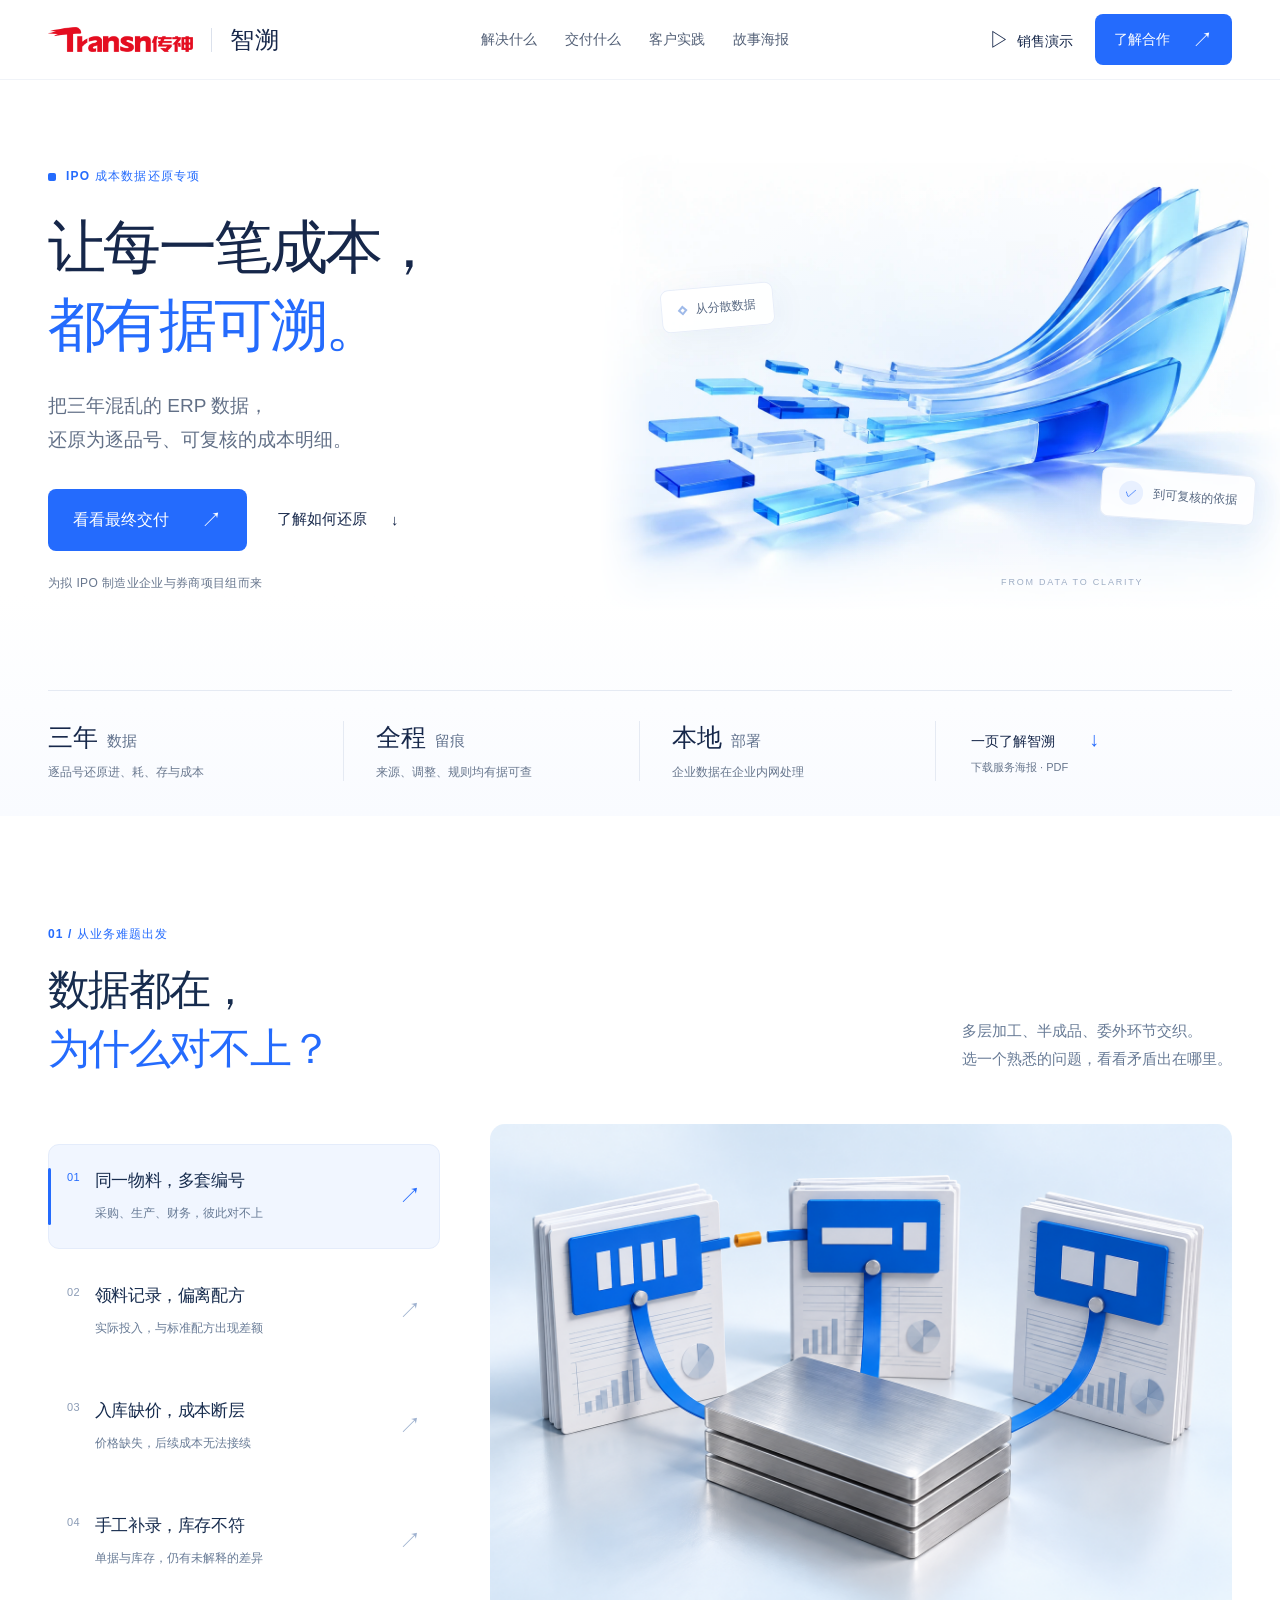
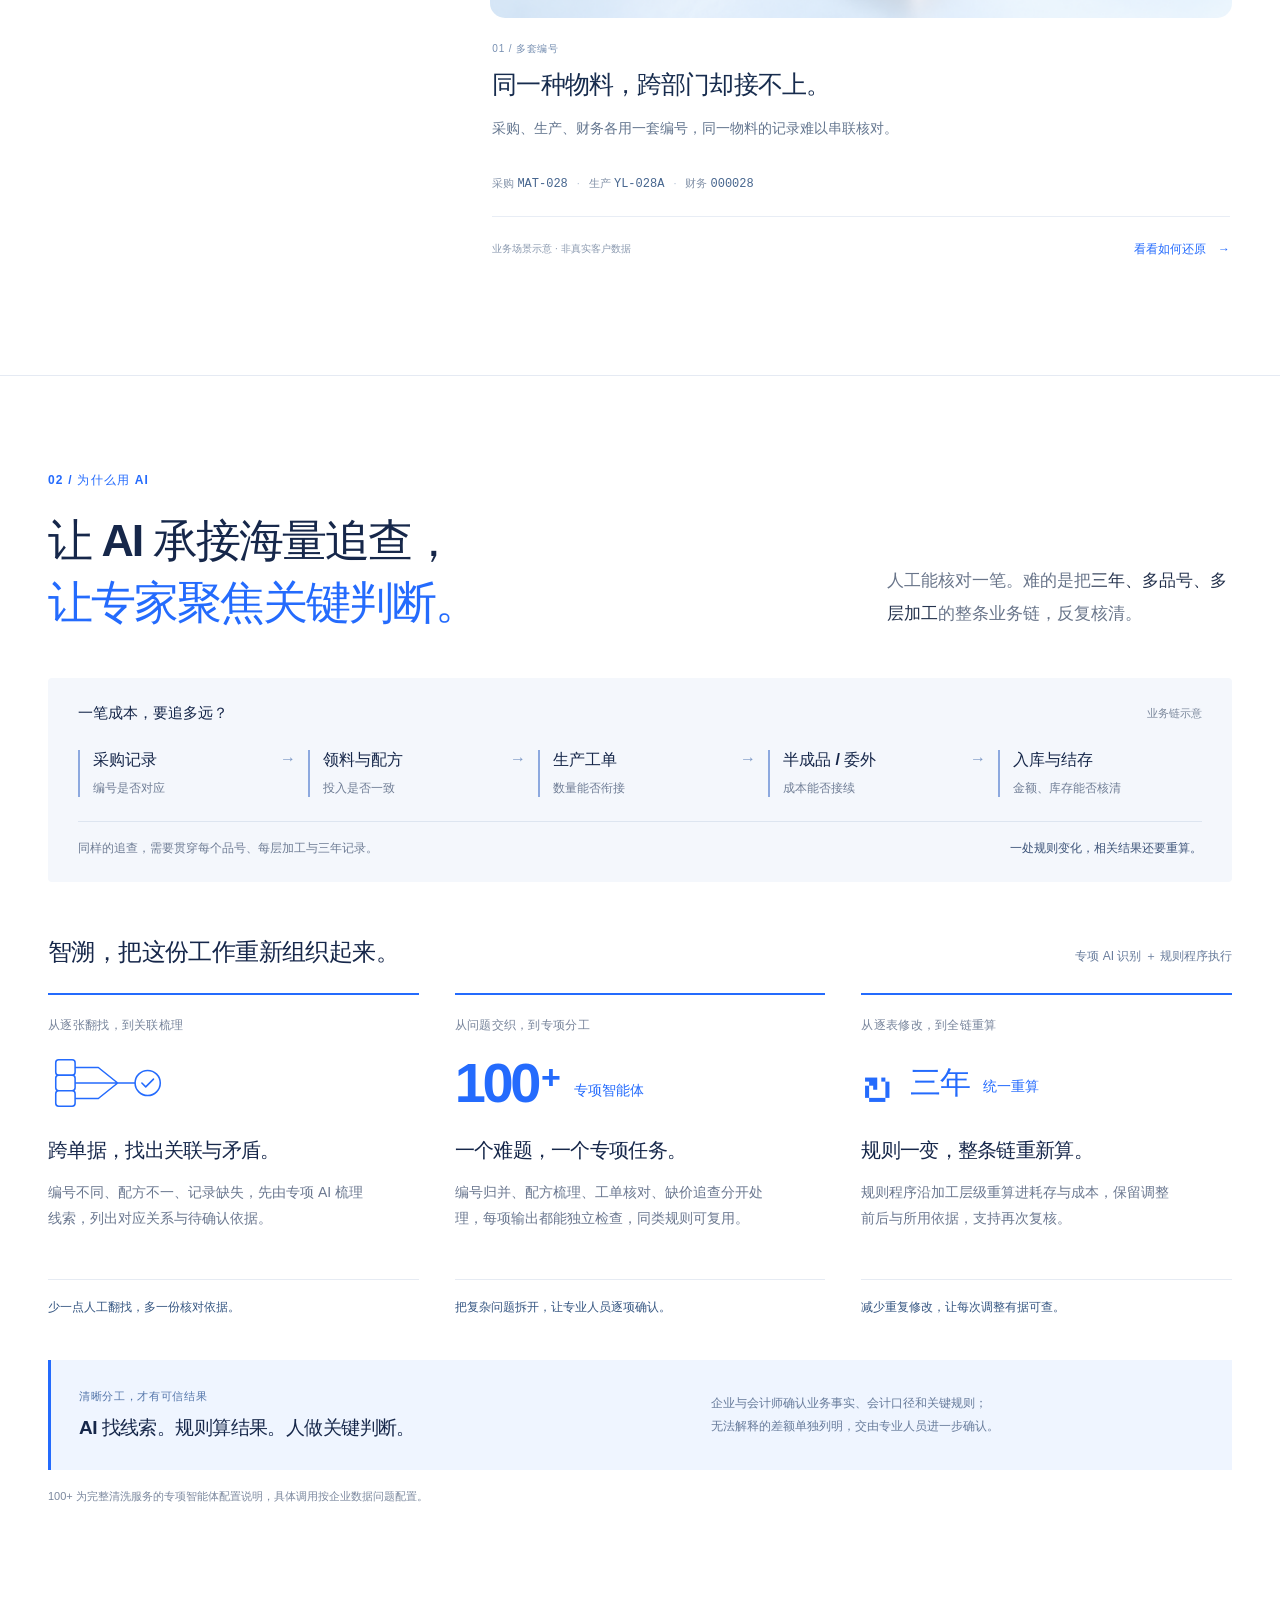
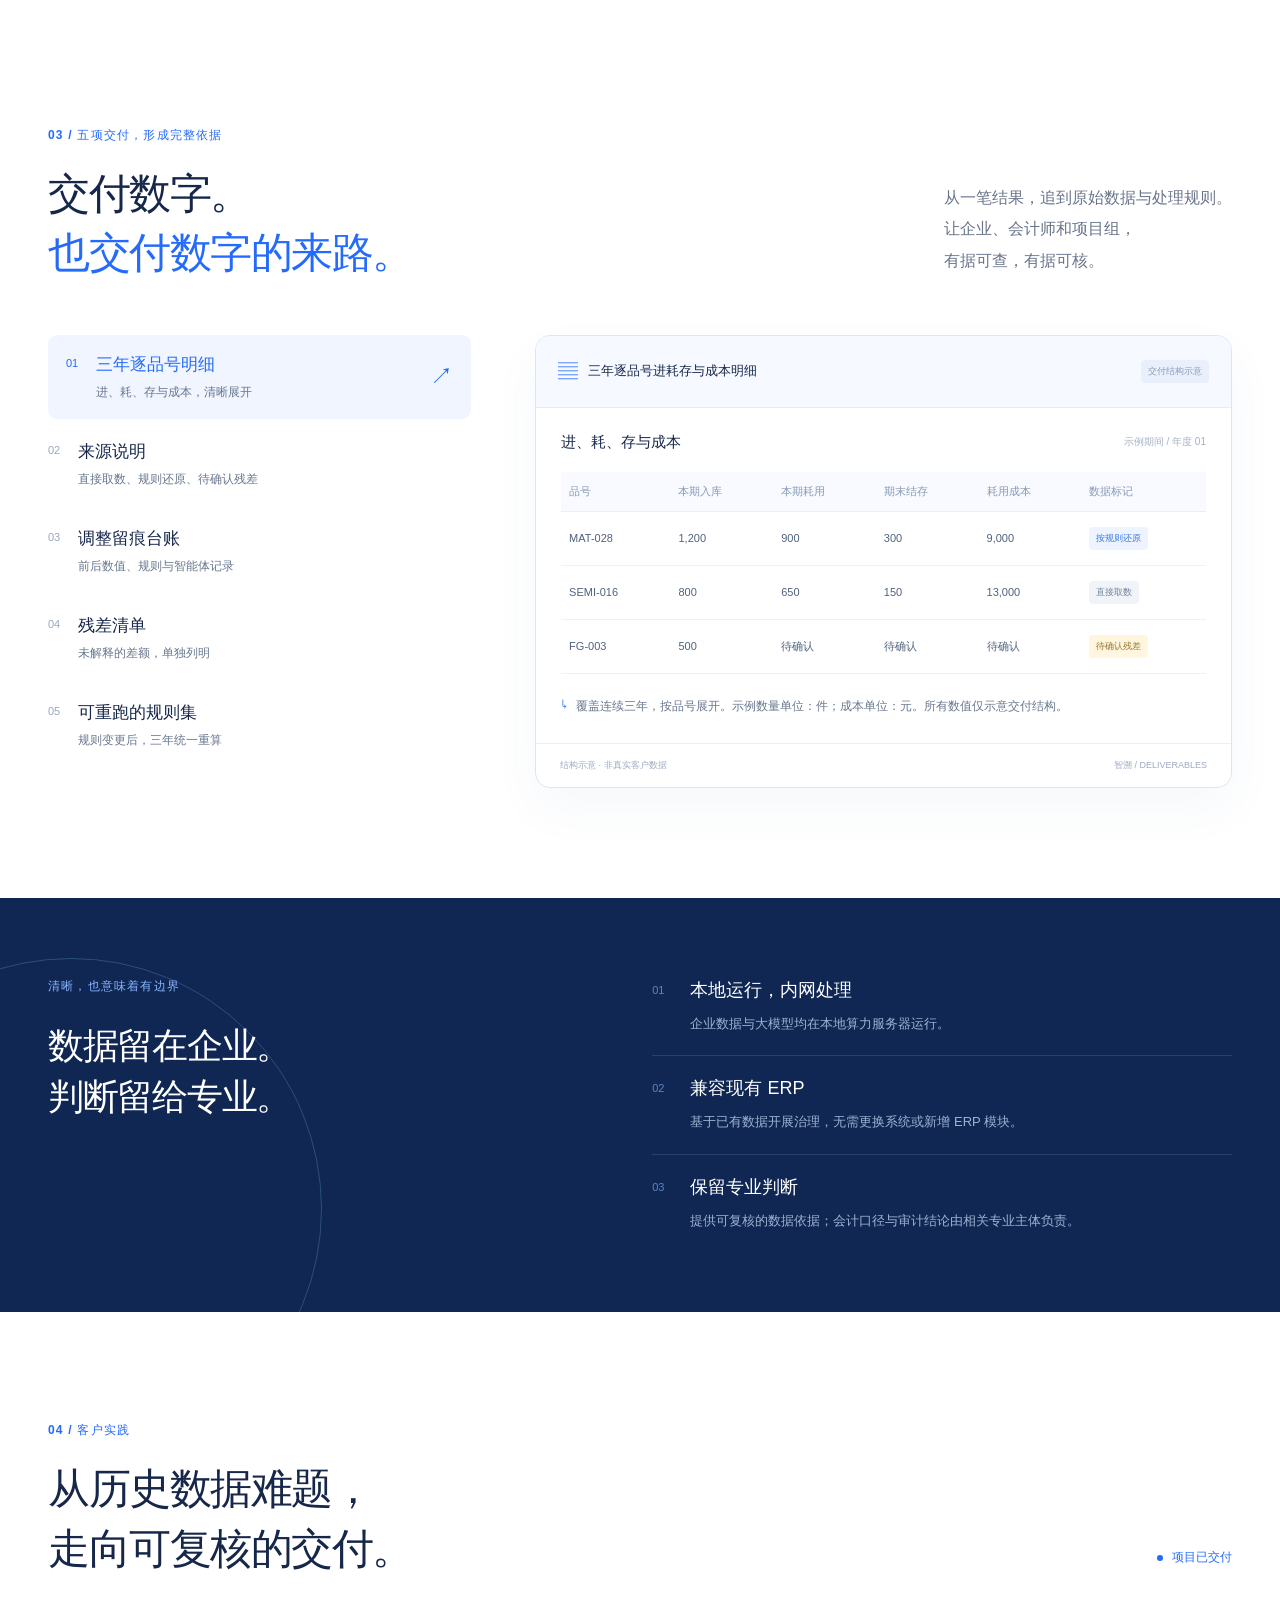
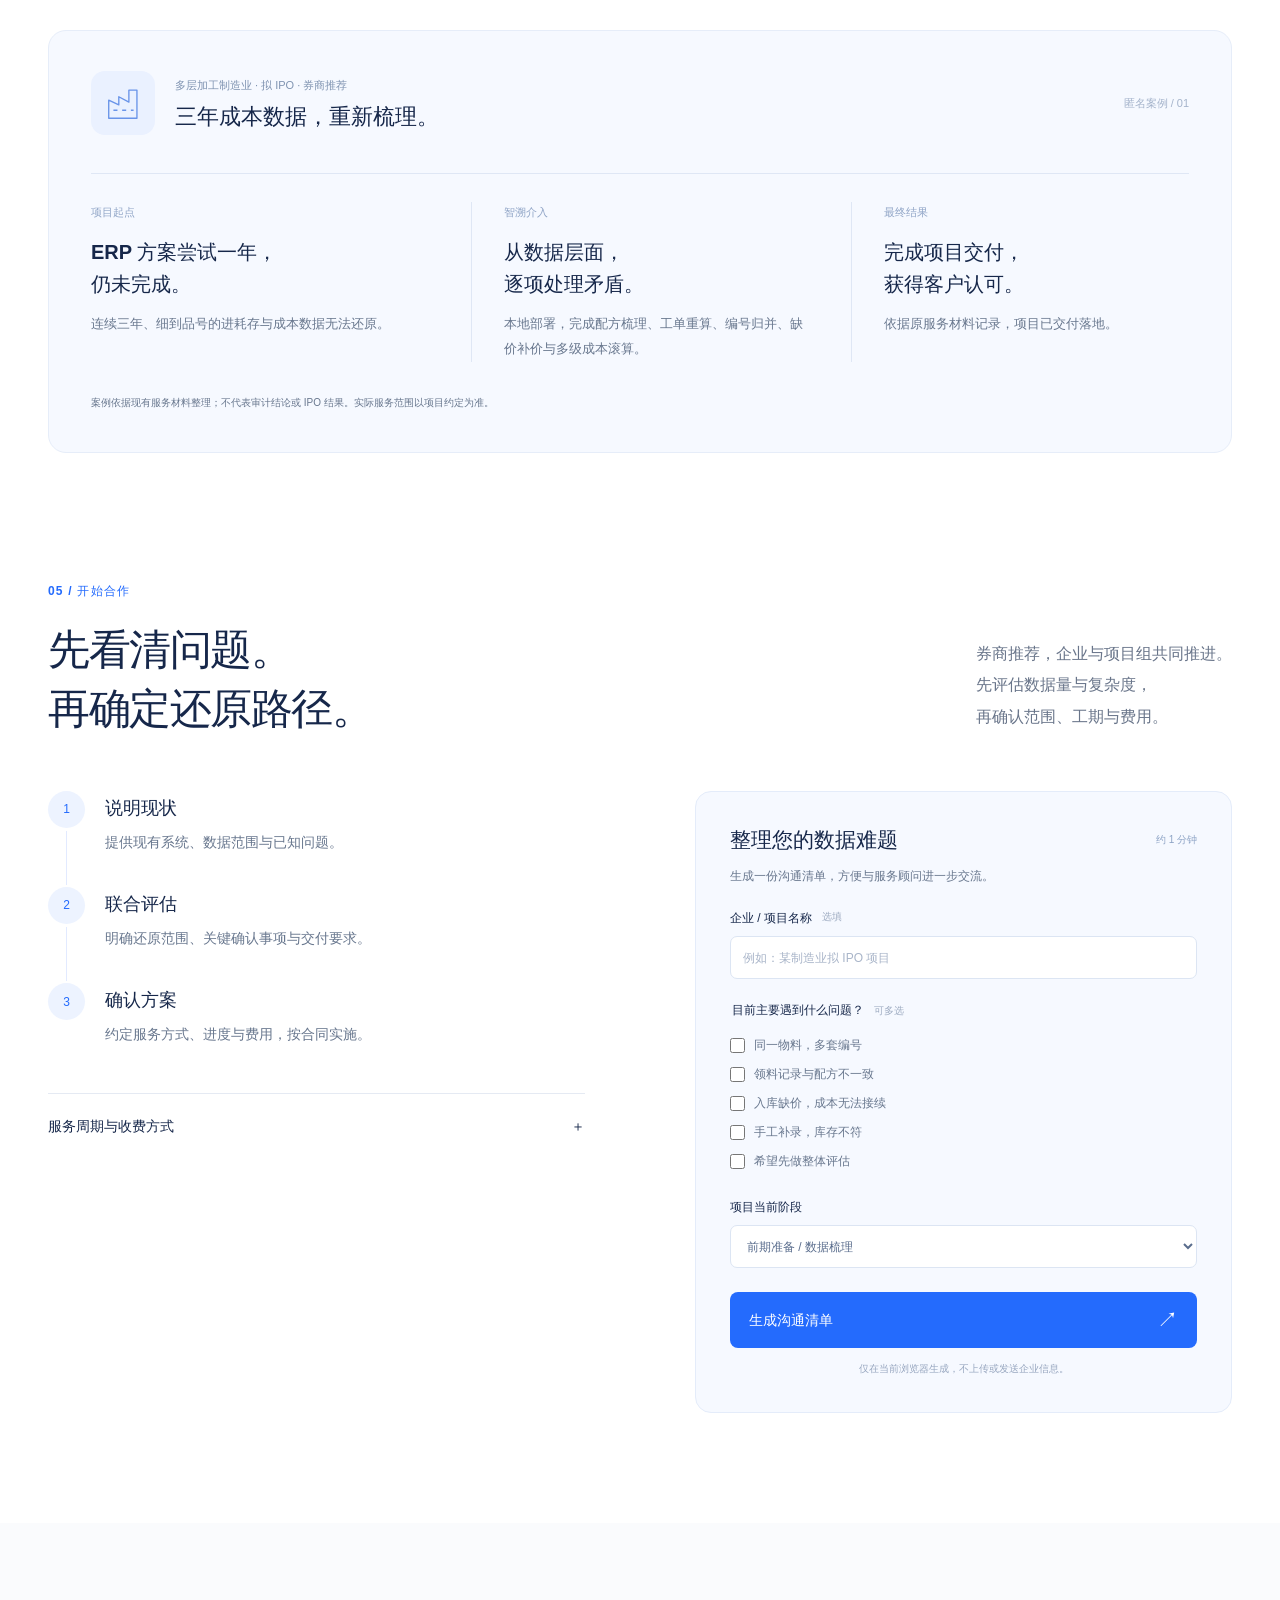
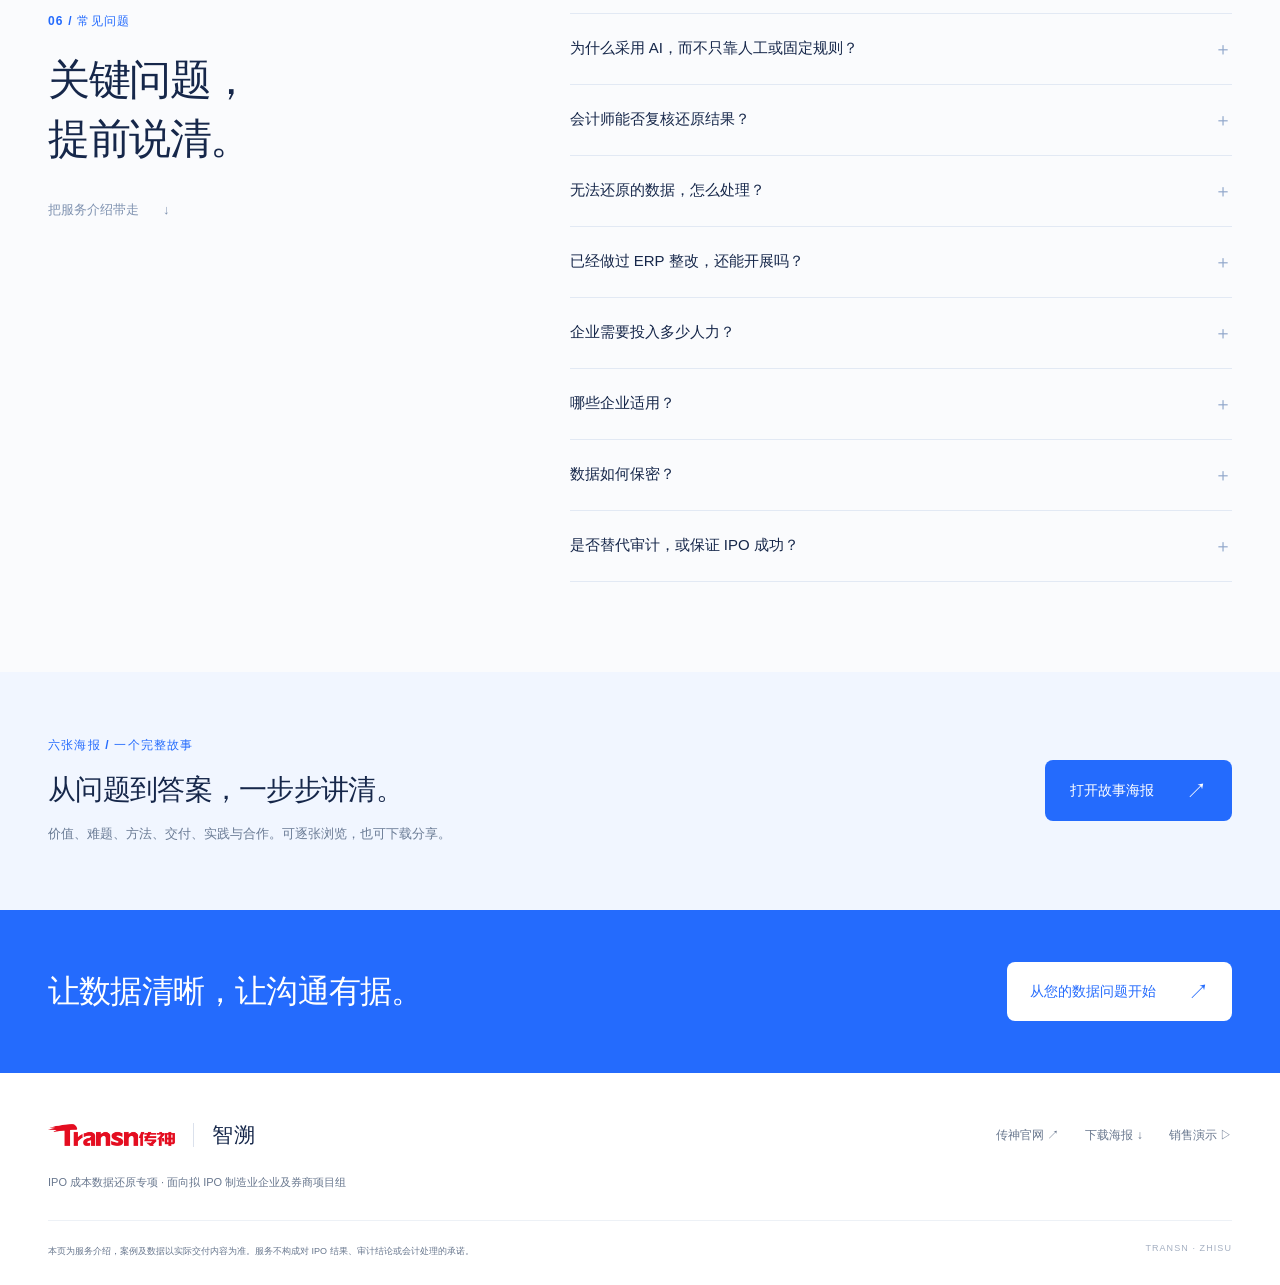
==== commit c4b92ae9: "Illustrate four business pain points with selectable scenes" ====
--- a/index.html
+++ b/index.html
@@ -4,7 +4,7 @@
 <meta charset="utf-8"><meta name="viewport" content="width=device-width,initial-scale=1">
 <title>传神 · 智溯｜让每一笔成本，都有据可溯</title>
 <meta name="description" content="传神智溯 IPO 成本数据还原服务。把三年混乱的 ERP 数据，还原为逐品号、可复核的进耗存与成本明细。本地部署，全程留痕。">
-<meta name="theme-color" content="#ffffff"><meta property="og:title" content="传神 · 智溯｜IPO 成本数据还原"><meta property="og:description" content="让每一笔成本，都有据可溯。"><link rel="icon" href="assets/favicon.svg" type="image/svg+xml"><link rel="stylesheet" href="styles.css"><link rel="stylesheet" href="business-scenes.css?v=3"><link rel="stylesheet" href="ai-value.css?v=4">
+<meta name="theme-color" content="#ffffff"><meta property="og:title" content="传神 · 智溯｜IPO 成本数据还原"><meta property="og:description" content="让每一笔成本，都有据可溯。"><link rel="icon" href="assets/favicon.svg" type="image/svg+xml"><link rel="stylesheet" href="styles.css"><link rel="stylesheet" href="business-scenes.css?v=5"><link rel="stylesheet" href="ai-value.css?v=4">
 </head>
 <body>
 <a class="skip" href="#main">跳至主要内容</a>
@@ -14,20 +14,24 @@
 <div class="hero-grid shell"><div class="hero-copy"><p class="eyebrow"><span class="blue-square"></span>IPO 成本数据还原专项</p><h1>让每一笔成本，<br><em>都有据可溯。</em></h1><p class="hero-description">把三年混乱的 ERP 数据，<br class="desktop-break">还原为逐品号、可复核的成本明细。</p><div class="hero-actions"><a class="button" href="#delivery">看看最终交付 <span>↗</span></a><a class="link-button" href="#challenges">了解如何还原 <span>↓</span></a></div><p class="hero-audience">为拟 IPO 制造业企业与券商项目组而来</p></div><div class="hero-art"><div class="art-orbit"></div><img src="assets/data-sculpture.webp" alt="分散的蓝色数据片汇聚成清晰有序的结构" width="1536" height="1024" fetchpriority="high"><div class="art-label label-one"><i></i>从分散数据</div><div class="art-label label-two"><span class="check-circle">✓</span> 到可复核的依据</div><span class="art-caption">FROM DATA TO CLARITY</span></div></div>
 <div class="hero-proof shell"><div><strong>三年<span>数据</span></strong><p>逐品号还原进、耗、存与成本</p></div><div><strong>全程<span>留痕</span></strong><p>来源、调整、规则均有据可查</p></div><div><strong>本地<span>部署</span></strong><p>企业数据在企业内网处理</p></div><a class="proof-download" href="assets/zhisu-poster.pdf" download>一页了解智溯 <span>↓</span><small>下载服务海报 · PDF</small></a></div>
 </section>
-<section class="section challenge-section story-section" id="challenges" data-story="四个业务现场，从原始记录、核对依据讲到处理结果。选一个客户熟悉的问题，展开讲清每一笔数据的来路。">
-<div class="shell"><div id="issue-panel"><div id="business-scenes">
- <section id="scene-overview" class="scene-overview" aria-labelledby="scene-main-title">
-  <div class="intro"><div><div class="eyebrow"><span></span>从业务难题出发</div><h2 class="scene-heading" id="scene-main-title">数据都在，<em>为什么对不上？</em></h2><p>选一个熟悉的问题，展开看看智溯如何找到依据。</p></div><div class="intro-aside"><span class="sample-mark">业务示例</span><span>四个现场，一次看懂</span></div></div>
-  <div class="scene-grid">
-   <button class="scene-card identity" data-scene="identity" aria-label="展开同一物料，多套编号的核对示例"><div class="card-heading"><div><span class="number">01</span><h2>同一物料，多套编号</h2></div><span class="corner-arrow">↗</span></div><p class="card-description">采购、生产、财务，认不出同一种物料。</p><div class="code-samples" aria-hidden="true"><div><span>采购记录</span><b>MAT-028</b></div><div><span>生产记录</span><b>YL-028A</b></div><div><span>财务台账</span><b>000028</b></div></div><div class="card-bottom"><span>三个编号，怎样找到对应关系？</span><strong>展开核对 <span>→</span></strong></div></button>
-   <button class="scene-card recipe" data-scene="recipe" aria-label="展开领料记录，偏离配方的核对示例"><div class="card-heading"><div><span class="number">02</span><h2>领料记录，偏离配方</h2></div><span class="corner-arrow">↗</span></div><p class="card-description">实际用料，和配方差在哪里？</p><div class="recipe-sample" aria-hidden="true"><div><span>配方投入</span><i><b style="width:83.33%"></b></i><strong>100 <small>kg</small></strong></div><div><span>净领料</span><i><b style="width:83.33%"></b><b class="difference" style="width:5.83%"></b></i><strong>107 <small>kg</small></strong></div></div><div class="card-bottom"><span>多出的 7 kg，需要找到核对依据。</span><strong>展开核对 <span>→</span></strong></div></button>
-   <button class="scene-card price" data-scene="price" aria-label="展开入库缺价，成本断层的核对示例"><div class="card-heading"><div><span class="number">03</span><h2>入库缺价，成本断层</h2></div><span class="corner-arrow">↗</span></div><p class="card-description">上游少一个价格，下游成本无法接续。</p><div class="price-sample" aria-hidden="true"><div class="price-row"><span>入库数量<strong>200 <small>kg</small></strong></span><i>×</i><span>入库单价<strong class="empty-price">待补依据</strong></span><i>→</i><span>后续加工<strong class="waiting-price">成本待接续</strong></span></div></div><div class="card-bottom"><span>缺失的价格，应该从哪里找？</span><strong>展开核对 <span>→</span></strong></div></button>
-   <button class="scene-card stock" data-scene="stock" aria-label="展开手工补录，库存不符的核对示例"><div class="card-heading"><div><span class="number">04</span><h2>手工补录，库存不符</h2></div><span class="corner-arrow">↗</span></div><p class="card-description">补了记录，账面与库存仍然对不上。</p><div class="stock-sample" aria-hidden="true"><div><span>台账结存</span><strong>65 <small>件</small></strong></div><span class="not-equal">≠</span><div><span>库存记录</span><strong>62 <small>件</small></strong></div><div class="stock-diff"><span>差异</span><strong>3 <small>件</small></strong></div></div><div class="card-bottom"><span>单据、补录与库存，逐项核对。</span><strong>展开核对 <span>→</span></strong></div></button>
+<section class="section challenge-section story-section" id="challenges" data-story="先选一个客户熟悉的业务难题。图片呈现场景，图下数字说明具体矛盾，再进入 AI 与规则的处理方法。">
+<div class="shell"><div id="business-scenes">
+  <div class="pain-intro"><div><p class="eyebrow">01 / 从业务难题出发</p><h2 id="pain-main-title">数据都在，<br><em>为什么对不上？</em></h2></div><p>多层加工、半成品、委外环节交织。<br>选一个熟悉的问题，看看矛盾出在哪里。</p></div>
+  <div class="pain-layout" id="issue-panel">
+    <span class="pain-anchor" id="scene-identity" aria-hidden="true"></span><span class="pain-anchor" id="scene-recipe" aria-hidden="true"></span><span class="pain-anchor" id="scene-price" aria-hidden="true"></span><span class="pain-anchor" id="scene-stock" aria-hidden="true"></span>
+    <div class="pain-tabs" role="tablist" aria-label="选择业务难题" aria-orientation="vertical">
+      <button class="pain-tab" id="pain-tab-identity" type="button" role="tab" aria-selected="true" aria-controls="pain-panel" data-pain="identity"><span class="pain-tab-number">01</span><span class="pain-tab-copy"><strong><span>同一物料，</span><span>多套编号</span></strong><small>采购、生产、财务，彼此对不上</small></span><span class="pain-tab-arrow" aria-hidden="true">↗</span></button>
+      <button class="pain-tab" id="pain-tab-recipe" type="button" role="tab" aria-selected="false" aria-controls="pain-panel" tabindex="-1" data-pain="recipe"><span class="pain-tab-number">02</span><span class="pain-tab-copy"><strong><span>领料记录，</span><span>偏离配方</span></strong><small>实际投入，与标准配方出现差额</small></span><span class="pain-tab-arrow" aria-hidden="true">↗</span></button>
+      <button class="pain-tab" id="pain-tab-price" type="button" role="tab" aria-selected="false" aria-controls="pain-panel" tabindex="-1" data-pain="price"><span class="pain-tab-number">03</span><span class="pain-tab-copy"><strong><span>入库缺价，</span><span>成本断层</span></strong><small>价格缺失，后续成本无法接续</small></span><span class="pain-tab-arrow" aria-hidden="true">↗</span></button>
+      <button class="pain-tab" id="pain-tab-stock" type="button" role="tab" aria-selected="false" aria-controls="pain-panel" tabindex="-1" data-pain="stock"><span class="pain-tab-number">04</span><span class="pain-tab-copy"><strong><span>手工补录，</span><span>库存不符</span></strong><small>单据与库存，仍有未解释的差异</small></span><span class="pain-tab-arrow" aria-hidden="true">↗</span></button>
+    </div>
+    <figure class="pain-panel" id="pain-panel" role="tabpanel" aria-labelledby="pain-tab-identity" tabindex="0">
+      <div class="pain-image-frame" data-image-state="loading" aria-busy="true"><img id="pain-image" src="assets/pain-identity.png" width="1536" height="1024" alt="同一物料在采购、生产与财务中采用不同标识的业务场景示意" decoding="async"><span class="pain-image-status" aria-hidden="true">场景图片加载中…</span></div>
+      <figcaption class="pain-caption"><p class="pain-scene-label" id="pain-scene-label">01 / 多套编号</p><h3 id="pain-title">同一种物料，跨部门却接不上。</h3><p class="pain-description" id="pain-description">采购、生产、财务各用一套编号，同一物料的记录难以串联核对。</p><p class="pain-facts" id="pain-facts">采购 <span>MAT-028</span><i>·</i>生产 <span>YL-028A</span><i>·</i>财务 <span>000028</span></p><div class="pain-caption-footer"><span>业务场景示意 · 非真实客户数据</span><a href="#method">看看如何还原 <span aria-hidden="true">→</span></a></div></figcaption>
+    </figure>
   </div>
-  <footer class="section-foot"><span>从原始记录，到处理依据，再到可复核的结果。</span><span>示例数据，仅用于说明核对方式</span></footer>
- </section>
- <section id="scene-detail" class="scene-detail" hidden aria-labelledby="scene-detail-title"></section>
-<dialog id="scene-source-dialog" aria-labelledby="scene-source-title"><button class="source-close" aria-label="关闭品号对照表示例">×</button><div class="eyebrow">核对依据 / 示例</div><h2 id="scene-source-title">企业品号对照表</h2><p>来源文件：品号对照表 · 示例版</p><table><thead><tr><th>业务来源</th><th>原始编号</th><th>对应品号</th></tr></thead><tbody><tr><td>采购记录</td><td>MAT-028</td><td>ZS-M028</td></tr><tr><td>生产记录</td><td>YL-028A</td><td>ZS-M028</td></tr><tr><td>财务台账</td><td>000028</td><td>ZS-M028</td></tr></tbody></table><p class="dialog-note">名称、规格与单位用于交叉核对；映射以品号对照关系为依据。</p></dialog></div></div></div>
+  <span class="pain-sr-only" id="pain-announcement" role="status" aria-live="polite"></span>
+</div></div>
 </section>
 <section class="section method-section story-section" id="method" aria-labelledby="ai-value-title" data-story="人工能核对一笔，难的是把三年、多品号、多层加工的整条业务链反复核清。智溯用 100+ 专项智能体分工梳理关联与矛盾，再用确认后的规则统一重算。AI 承接大量追查，规则程序执行计算，企业和会计师集中确认关键事实与口径。">
 <div class="shell">
@@ -67,5 +71,5 @@
 <div class="presenter" id="presenter" hidden><div class="presenter-title"><span id="story-counter">01 / 07</span><strong id="story-title">价值主张</strong></div><p id="story-note"></p><div class="presenter-controls"><button id="story-prev" aria-label="上一节">←</button><button id="story-next" aria-label="下一节">→</button><button id="story-close" aria-label="退出销售演示">退出 ×</button></div></div>
 <dialog id="brief-dialog"><div class="dialog-header"><div><p class="eyebrow">智溯 / 项目初步沟通</p><h2>沟通清单已生成</h2></div><button class="dialog-close" aria-label="关闭沟通清单">×</button></div><p>可下载或复制后发给您的服务顾问。本页不会自动发送。</p><textarea id="brief-output" aria-label="可编辑的项目沟通清单" rows="15"></textarea><div class="dialog-actions"><button class="button" id="download-brief">下载清单 ↓</button><button class="button secondary" id="copy-brief">复制内容</button></div><p id="copy-status" role="status"></p></dialog>
 <script src="app.js"></script>
-<script src="business-scenes.js?v=3"></script>
+<script src="business-scenes.js?v=5"></script>
 </body></html>
--- a/business-scenes.css
+++ b/business-scenes.css
@@ -1,445 +1,49 @@
-#business-scenes{--ink:#142640;--muted:#65768c;--blue:#2263f5;--line:#e3eaf3;--pale:#f5f8fd;--amber:#a56b25;--ease:cubic-bezier(.23,1,.32,1)}
+/* Four illustrated business problems. All presentation styles stay in this module. */
+#business-scenes{--pain-blue:#246bfd;--pain-ink:#172c4e;--pain-muted:#687b96;--pain-line:#e8edf5;color:var(--pain-ink)}
 #business-scenes *{box-sizing:border-box}
-#business-scenes{margin:0;background:#fff;color:var(--ink);font-family:-apple-system,BlinkMacSystemFont,"PingFang SC","Microsoft YaHei",sans-serif;-webkit-font-smoothing:antialiased}
-#business-scenes button,#business-scenes a{-webkit-tap-highlight-color:transparent}
-#business-scenes button{font:inherit;color:inherit}
-#business-scenes a{text-decoration:none;color:inherit}
-#business-scenes button{cursor:pointer}
-#business-scenes button:focus-visible,#business-scenes a:focus-visible{outline:3px solid #80a6ff;outline-offset:5px}
-#business-scenes button:active{transform:translateY(1px)}
-#business-scenes [hidden]{display:none!important}
-#business-scenes .site-header{height:70px;border-bottom:1px solid #ecf0f5;display:flex;align-items:center;justify-content:space-between;padding:0 max(4.5vw,24px);background:#fff}
-#business-scenes .brand{display:flex;align-items:center;gap:18px}
-#business-scenes .brand img{width:123px;height:auto}
-#business-scenes .brand i{width:1px;height:24px;background:#dde4ed}
-#business-scenes .brand strong{font-size:23px;letter-spacing:2px;font-weight:650}
-#business-scenes .nav{display:flex;align-items:center;gap:30px;font-size:13px;color:#65758b}
-#business-scenes .nav .active{color:var(--blue)}
-#business-scenes .contact{border:1px solid #dce5f2;padding:10px 16px;border-radius:7px;font-size:13px;font-weight:550}
-#business-scenes .contact span{color:var(--blue);margin-left:18px}
-#business-scenes .overview{padding-top:28px}
-#business-scenes .intro{display:flex;align-items:flex-end;justify-content:space-between;margin-bottom:26px}
-#business-scenes .eyebrow{display:flex;align-items:center;gap:8px;font-size:11px;letter-spacing:1.7px;color:var(--blue);font-weight:600}
-#business-scenes .eyebrow>span{height:5px;width:5px;border-radius:50%;background:var(--blue)}
-#business-scenes .scene-heading,#business-scenes h2,#business-scenes p{margin:0}
-#business-scenes .scene-heading{font-size:42px;line-height:1.3;letter-spacing:-1.7px;font-weight:620;margin:10px 0 10px}
-#business-scenes .scene-heading em{font-style:normal;color:var(--blue)}
-#business-scenes .intro p{font-size:14px;color:var(--muted);line-height:1.7}
-#business-scenes .intro-aside{display:flex;gap:13px;align-items:center;font-size:11px;color:#77869a;padding-bottom:4px;white-space:nowrap}
-#business-scenes .sample-mark{border:1px solid #dce5f2;border-radius:4px;padding:4px 7px;color:#62748c}
-#business-scenes .scene-grid{display:grid;grid-template-columns:1fr 1fr;gap:18px}
-#business-scenes .scene-card{min-width:0;text-align:left;padding:22px 25px 17px;border:1px solid #e2e9f3;border-radius:14px;background:linear-gradient(115deg,#fff 5%,#f5f8ff 100%);box-shadow:0 4px 16px #122e6003;transition:box-shadow 180ms var(--ease),border-color 180ms var(--ease),background 180ms var(--ease)}
-#business-scenes .scene-card:hover{border-color:#a5bef4;box-shadow:0 8px 26px #215ac00d;background:linear-gradient(115deg,#fff,#f0f5ff)}
-#business-scenes .card-heading{display:flex;align-items:center;justify-content:space-between;gap:12px}
-#business-scenes .card-heading>div{display:flex;align-items:center;gap:13px}
-#business-scenes .number{font-family:"SFMono-Regular",Consolas,monospace;font-size:12px;font-weight:400;color:#7c91af}
-#business-scenes .card-heading h2{font-size:20px;letter-spacing:-.4px;font-weight:610}
-#business-scenes .corner-arrow{font-size:20px;font-weight:400;color:#9caeca}
-#business-scenes .card-description{font-size:12px;color:var(--muted);line-height:1.6;margin-top:7px;padding-left:30px}
-#business-scenes .code-samples{display:grid;grid-template-columns:repeat(3,1fr);gap:10px;margin:20px 0 17px}
-#business-scenes .code-samples>div{background:#fff;border:1px solid #dce7f7;border-top:2px solid #87acff;padding:11px 12px;border-radius:5px;box-shadow:0 3px 7px #326fd006}
-#business-scenes .code-samples span{display:block;font-size:10px;color:#74869e;margin-bottom:7px}
-#business-scenes .code-samples b{font-family:"SFMono-Regular",Consolas,monospace;font-size:17px;letter-spacing:-.4px;font-weight:500;color:#2a5693}
-#business-scenes .card-bottom{padding-top:13px;border-top:1px solid #e7edf6;display:flex;align-items:center;justify-content:space-between;gap:10px;font-size:11px;color:#72839a;line-height:1.5}
-#business-scenes .card-bottom strong{color:var(--blue);font-weight:550;white-space:nowrap}
-#business-scenes .card-bottom strong span{margin-left:8px}
-#business-scenes .recipe-sample{height:70px;display:flex;flex-direction:column;justify-content:center;gap:15px;margin:19px 0 18px}
-#business-scenes .recipe-sample>div{display:flex;align-items:center;gap:12px}
-#business-scenes .recipe-sample span{width:64px;flex-shrink:0;font-size:11px;color:#6d7f97}
-#business-scenes .recipe-sample i{display:flex;flex:1;height:9px;background:#eaf0f9;border-radius:2px;overflow:hidden}
-#business-scenes .recipe-sample b{display:block;background:#739dfb;height:100%;border-radius:2px}
-#business-scenes .recipe-sample b.difference{background:#e7b36b;border-radius:0 2px 2px 0}
-#business-scenes .recipe-sample strong{font-size:20px;font-weight:550;min-width:64px;text-align:right;font-variant-numeric:tabular-nums;color:#315686}
-#business-scenes small{font-size:11px;font-weight:400;color:#788aa1}
-#business-scenes .price-sample{height:70px;margin:19px 0 18px;display:flex;align-items:center}
-#business-scenes .price-row{display:flex;align-items:center;justify-content:space-between;width:100%;gap:12px}
-#business-scenes .price-row>span{font-size:10px;color:#74869e;min-width:85px}
-#business-scenes .price-row strong{display:block;margin-top:8px;font-size:21px;font-weight:550;color:#315686}
-#business-scenes .price-row i{font-style:normal;font-size:19px;color:#b4c5dc}
-#business-scenes .price-row strong.empty-price{border:1px dashed #dfbc8c;background:#fffaf1;color:var(--amber);font-size:13px;font-weight:450;padding:7px 13px;border-radius:5px}
-#business-scenes .price-row strong.waiting-price{font-size:15px;color:#8a9bb0;font-weight:450;padding:7px 0}
-#business-scenes .stock-sample{height:70px;display:flex;align-items:center;gap:30px;margin:19px 0 18px}
-#business-scenes .stock-sample>div span{display:block;font-size:10px;color:#74869e;margin-bottom:5px}
-#business-scenes .stock-sample strong{font-size:30px;line-height:1;font-weight:550;color:#315686;font-variant-numeric:tabular-nums;letter-spacing:-1px}
-#business-scenes .stock-sample .not-equal{color:#b2bfd0;font-size:23px}
-#business-scenes .stock-sample .stock-diff{margin-left:auto;padding-left:28px;border-left:1px solid #e0e7f2}
-#business-scenes .stock-diff strong{color:#b77d35}
-#business-scenes .section-foot{display:flex;justify-content:space-between;gap:20px;padding:20px 0 22px;font-size:11px;color:#7e8ca0}
-#business-scenes .section-foot>span:first-child{color:#60758f}
-#business-scenes .detail{padding-top:23px}
-#business-scenes .detail-top{display:flex;align-items:center;justify-content:space-between;margin-bottom:17px}
-#business-scenes .back{border:0;background:none;padding:4px 0;color:#6b7e98;font-size:12px}
-#business-scenes .back span{margin-right:9px}
-#business-scenes .case-switch{display:flex;gap:6px}
-#business-scenes .case-switch button{border:1px solid transparent;background:none;padding:5px 11px;font-size:11px;border-radius:5px;color:#6d7e96}
-#business-scenes .case-switch button[aria-current="true"]{border-color:#d5e2ff;color:var(--blue);background:#f2f6ff}
-#business-scenes .detail-intro{display:flex;justify-content:space-between;align-items:flex-end;margin-bottom:22px}
-#business-scenes .detail-intro .scene-heading{font-size:34px;letter-spacing:-1px;margin:8px 0}
-#business-scenes .detail-intro p{font-size:13px;color:#6b7d95;line-height:1.7}
-#business-scenes .detail-intro .eyebrow{font-size:11px}
-#business-scenes .detail-note{font-size:11px;color:#6e8098;display:flex;align-items:center;gap:7px;white-space:nowrap}
-#business-scenes .detail-note svg{width:14px;height:14px;stroke:#4c7ce6;stroke-width:1.8;fill:none}
-#business-scenes .evidence-stage{background:#f6f9fe;border:1px solid #e0e9f5;border-radius:15px;padding:25px 30px 22px;position:relative;overflow:hidden}
-#business-scenes .record-grid{display:grid;grid-template-columns:repeat(3,1fr);gap:24px}
-#business-scenes .record{border:1px solid #dee7f4;background:white;border-radius:9px;overflow:hidden;box-shadow:0 7px 14px #203c7005}
-#business-scenes .record-head{background:#fbfcff;border-bottom:1px solid #edf1f7;display:flex;align-items:center;justify-content:space-between;padding:12px 17px;font-size:11px;color:#60738c}
-#business-scenes .record-head strong{font-weight:550;color:#334a6b}
-#business-scenes .record-code{font-size:25px;font-family:"SFMono-Regular",Consolas,monospace;letter-spacing:-.5px;font-weight:450;color:#2d528d;padding:17px 18px 14px}
-#business-scenes .record dl{display:grid;grid-template-columns:42px 1fr;column-gap:10px;row-gap:7px;margin:0 18px 17px;font-size:11px;line-height:1.5}
-#business-scenes .record dt{color:#8b99ab}
-#business-scenes .record dd{margin:0;color:#4d6380}
-#business-scenes .record .matched{background:#eef4ff;border-radius:3px;padding:0 4px;width:max-content;color:#38619c}
-#business-scenes .connectors{width:100%;height:41px;display:block;overflow:visible}
-#business-scenes .connectors path{stroke:#9cbbf6;stroke-width:1.25;fill:none;vector-effect:non-scaling-stroke}
-#business-scenes .connectors circle{fill:#fff;stroke:#7ca4f0;stroke-width:1.25;vector-effect:non-scaling-stroke}
-#business-scenes .unified{max-width:560px;margin:0 auto;background:var(--blue);border-radius:9px;color:#fff;display:flex;align-items:center;gap:18px;padding:15px 20px;box-shadow:0 5px 15px #2263f519}
-#business-scenes .check-mark{height:30px;width:30px;display:grid;place-items:center;border:1px solid #ffffff50;border-radius:50%;font-size:16px}
-#business-scenes .unified .unified-id{display:flex;align-items:center;gap:14px}
-#business-scenes .unified-id small{color:#d7e5ff;font-size:11px}
-#business-scenes .unified-id strong{font-family:"SFMono-Regular",Consolas,monospace;font-size:21px;letter-spacing:-.2px;font-weight:500}
-#business-scenes .unified p{font-size:11px;color:#dfeaff;margin-top:6px}
-#business-scenes .unified .originals{margin-left:auto;text-align:right;font-size:11px;line-height:1.7;color:#dce8ff}
-#business-scenes .evidence-summary{display:flex;align-items:center;justify-content:space-between;gap:20px;border-top:1px solid #e2eaf5;margin-top:20px;padding-top:17px}
-#business-scenes .evidence-summary strong{font-size:12px;font-weight:550}
-#business-scenes .evidence-summary p{font-size:11px;color:#70829b;line-height:1.8;margin-top:4px}
-#business-scenes .source-link{border:0;background:none;color:var(--blue);font-size:12px;white-space:nowrap;padding:10px 0}
-#business-scenes .source-link span{margin-left:12px}
-#business-scenes .detail-footer{display:flex;justify-content:space-between;align-items:center;padding:18px 0 20px;gap:20px}
-#business-scenes .detail-footer strong{font-size:17px;font-weight:550;letter-spacing:-.3px}
-#business-scenes .detail-footer p{font-size:11px;color:#7b8ca2;line-height:1.7;margin-top:5px}
-#business-scenes .next-case{font-size:12px;color:#58708f;border:0;background:none;padding:10px 0}
-#business-scenes .next-case span{color:var(--blue);margin-left:9px}
-#business-scenes .detail-enter{animation:business-scene-enter 220ms var(--ease)}
-@keyframes business-scene-enter{from{opacity:0;transform:translateY(5px)}to{opacity:1;transform:translateY(0)}}
-#business-scenes dialog{border:1px solid #dbe5f5;border-radius:14px;padding:35px;max-width:600px;width:calc(100% - 40px);box-shadow:0 30px 80px #10234b30;color:var(--ink)}
-#business-scenes dialog::backdrop{background:#12243e55;backdrop-filter:blur(3px)}
-#business-scenes dialog h2{font-size:26px;margin-top:14px}
-#business-scenes dialog p{font-size:12px;color:#73849a;margin-top:10px}
-#business-scenes .source-close{position:absolute;top:13px;right:16px;border:0;background:none;font-size:25px;color:#6b7d95;padding:2px 8px}
-#business-scenes table{border-collapse:collapse;width:100%;font-size:12px;margin-top:25px;text-align:left}
-#business-scenes th,#business-scenes td{border-bottom:1px solid #e6ecf5;padding:13px 8px}
-#business-scenes th{font-weight:500;color:#798aa0;background:#f6f9fe}
-#business-scenes td:nth-child(n+2){font-family:Consolas,monospace;color:#2c568c}
-#business-scenes .dialog-note{line-height:1.9}
-#business-scenes .compare-view{display:grid;grid-template-columns:1fr 1fr;gap:25px}
-#business-scenes .compare-block{padding:25px;background:#fff;border:1px solid #e0e8f4;border-radius:9px}
-#business-scenes .compare-block h3{font-size:15px;margin:0 0 23px;font-weight:550}
-#business-scenes .ledger-line{display:flex;justify-content:space-between;gap:20px;padding:12px 0;border-bottom:1px solid #edf1f7;font-size:13px;color:#667a95}
-#business-scenes .ledger-line b{font-size:17px;color:#30598f;font-weight:550}
-#business-scenes .ledger-line.total{border:0;padding-top:20px}
-#business-scenes .ledger-line.total b{font-size:23px}
-#business-scenes .amber-text{color:var(--amber)!important}
-#business-scenes .result-strip{margin-top:20px;background:#fff7ea;border:1px solid #eddbc0;border-radius:7px;padding:16px 20px;display:flex;gap:20px;align-items:center}
-#business-scenes .result-strip strong{font-size:14px;color:#9b6a2e}
-#business-scenes .result-strip p{font-size:12px;color:#947d5b}
-#business-scenes .proof-list{display:flex;gap:16px;margin-top:23px;flex-wrap:wrap}
-#business-scenes .proof-list span{font-size:11px;color:#5375a4;padding:8px 12px;background:#edf4ff;border-radius:5px}
-@media(min-width:1500px){#business-scenes .overview{padding-top:42px}
-#business-scenes .intro{margin-bottom:34px}
-#business-scenes .scene-heading{font-size:48px}
-#business-scenes .scene-card{padding:28px 30px 20px}
-#business-scenes .code-samples,#business-scenes .recipe-sample,#business-scenes .price-sample,#business-scenes .stock-sample{margin-top:27px;margin-bottom:23px}}
-@media(max-width:1000px){#business-scenes .intro-aside{display:none}
-#business-scenes .scene-heading{font-size:38px}
-#business-scenes .scene-card{padding:20px 20px 15px}
-#business-scenes .card-heading h2{font-size:18px}
-#business-scenes .code-samples{gap:6px}
-#business-scenes .code-samples>div{padding:10px}
-#business-scenes .code-samples b{font-size:15px}
-#business-scenes .card-bottom>span{font-size:10px}
-#business-scenes .stock-sample{gap:20px}
-#business-scenes .record-grid{gap:15px}
-#business-scenes .evidence-stage{padding:22px}
-#business-scenes .detail-intro .scene-heading{font-size:30px}
-#business-scenes .detail-note{display:none}
-#business-scenes .record-code{font-size:22px}}
-@media(max-width:700px){#business-scenes .site-header{height:62px;padding:0 21px}
-#business-scenes .brand{gap:12px}
-#business-scenes .brand img{width:105px}
-#business-scenes .brand strong{font-size:20px}
-#business-scenes .nav{display:none}
-#business-scenes .contact{font-size:11px;padding:8px 10px}
-#business-scenes .contact span{margin-left:8px}
-#business-scenes .overview{padding-top:29px}
-#business-scenes .intro{margin-bottom:22px}
-#business-scenes .eyebrow{font-size:10px}
-#business-scenes .scene-heading{font-size:31px;letter-spacing:-1px;max-width:310px;line-height:1.4}
-#business-scenes .intro p{font-size:12px;max-width:280px}
-#business-scenes .scene-grid{grid-template-columns:1fr;gap:14px}
-#business-scenes .scene-card{padding:21px 20px 17px}
-#business-scenes .card-heading h2{font-size:18px}
-#business-scenes .card-description{font-size:11px}
-#business-scenes .code-samples b{font-size:15px}
-#business-scenes .card-bottom{font-size:10px}
-#business-scenes .card-bottom>span{font-size:10px}
-#business-scenes .section-foot{flex-direction:column;gap:6px;font-size:10px;line-height:1.6}
-#business-scenes .detail-top{align-items:flex-start;gap:12px;flex-direction:column}
-#business-scenes .case-switch{gap:1px}
-#business-scenes .case-switch button{font-size:10px;padding:5px 8px}
-#business-scenes .detail-intro .scene-heading{font-size:28px;line-height:1.4;max-width:none}
-#business-scenes .detail-intro p{font-size:12px}
-#business-scenes .evidence-stage{padding:18px 15px}
-#business-scenes .record-grid{grid-template-columns:1fr;gap:10px}
-#business-scenes .record-head{padding:9px 14px}
-#business-scenes .record-code{font-size:22px;padding:12px 14px}
-#business-scenes .record dl{grid-template-columns:38px 1fr;margin:0 14px 13px;row-gap:4px}
-#business-scenes .connectors{height:24px}
-#business-scenes .connectors path{d:path("M 500 0 V 40")}
-#business-scenes .connectors circle{display:none}
-#business-scenes .unified{padding:14px 13px;gap:12px}
-#business-scenes .unified .unified-id{gap:8px}
-#business-scenes .unified-id strong{font-size:18px}
-#business-scenes .unified .originals{display:none}
-#business-scenes .evidence-summary{align-items:flex-start;gap:8px;flex-direction:column;margin-top:18px;padding-top:15px}
-#business-scenes .evidence-summary p{line-height:1.9}
-#business-scenes .source-link{font-size:11px;padding:6px 0}
-#business-scenes .detail-footer{align-items:flex-start;flex-direction:column;gap:7px}
-#business-scenes .detail-footer strong{font-size:16px}
-#business-scenes .next-case{font-size:11px}
-#business-scenes .compare-view{grid-template-columns:1fr;gap:12px}
-#business-scenes .compare-block{padding:20px}
-#business-scenes .result-strip{flex-direction:column;align-items:flex-start;gap:8px}
-#business-scenes .result-strip p{line-height:1.8}
-#business-scenes .proof-list{gap:8px;margin-top:18px}}
-@media(max-width:700px){#business-scenes .price-row{gap:6px}
-#business-scenes .price-row>span{min-width:0;flex:1}
-#business-scenes .price-row i{font-size:16px;flex:0 0 10px}
-#business-scenes .price-row strong.empty-price{font-size:11px;padding:7px 5px;text-align:center}
-#business-scenes .price-row strong.waiting-price{font-size:12px}
-#business-scenes .stock-sample{gap:18px}
-#business-scenes .stock-sample .stock-diff{padding-left:16px}
-#business-scenes .recipe-sample>div{gap:8px}
-#business-scenes .recipe-sample span{width:57px}
-#business-scenes .recipe-sample strong{font-size:18px;min-width:58px}}
-@media(max-width:380px){#business-scenes .scene-card{padding-left:16px;padding-right:16px}
-#business-scenes .code-samples>div{padding:9px 7px}
-#business-scenes .code-samples b{font-size:13px}
-#business-scenes .stock-sample{gap:14px}
-#business-scenes .stock-sample strong{font-size:26px}
-#business-scenes .stock-sample .stock-diff{padding-left:12px}
-#business-scenes .card-bottom>span{max-width:145px}
-#business-scenes .card-description{padding-left:0}
-#business-scenes .card-heading>div{gap:10px}
-#business-scenes .contact{padding:8px}
-#business-scenes .contact span{margin-left:5px}}
-#business-scenes .card-description{font-size:13px;color:#586d87}
-#business-scenes .card-bottom{font-size:12px;color:#61758f}
-#business-scenes .card-bottom strong{font-size:12px}
-#business-scenes .code-samples span,#business-scenes .recipe-sample span,#business-scenes .price-row>span,#business-scenes .stock-sample>div span{font-size:11px;color:#647994}
-#business-scenes .section-foot{color:#687c95}
-#business-scenes .evidence-join{position:relative;height:73px}
-#business-scenes .evidence-join .connectors{height:73px}
-#business-scenes .join-source{position:absolute;top:22px;left:50%;transform:translateX(-50%);white-space:nowrap;background:#fff;border:1px solid #ccdffa;color:#315888;border-radius:5px;font-size:12px;padding:8px 14px;box-shadow:0 2px 5px #215ac005}
-#business-scenes .join-source>span{font-size:10px;color:#7389a6;margin-right:10px}
-#business-scenes .join-source b{font-weight:400;color:var(--blue);margin-left:14px}
-#business-scenes .join-source:hover{border-color:#7ba5ef}
-#business-scenes .join-source:active{transform:translate(-50%,1px)}
-#business-scenes .unified-id strong{font-family:inherit;font-size:24px;font-weight:550}
-#business-scenes .unified p{font-size:12px}
-#business-scenes .evidence-summary strong{font-size:13px}
-#business-scenes .evidence-summary p{font-size:12px;color:#607895}
-#business-scenes .evidence-trace{font-size:11px;color:#6e83a0}
-#business-scenes .record dl{font-size:12px}
-#business-scenes .record dt{color:#73859d}
-#business-scenes .record-head{font-size:12px}
-#business-scenes .detail-footer p{font-size:12px;color:#647b96}
-@media(max-width:700px){#business-scenes .card-description{font-size:12px}
-#business-scenes .card-bottom,#business-scenes .card-bottom strong{font-size:11px}
-#business-scenes .code-samples span,#business-scenes .recipe-sample span,#business-scenes .price-row>span,#business-scenes .stock-sample>div span{font-size:10px}
-#business-scenes .evidence-trace{font-size:10px}
-#business-scenes .unified-id strong{font-size:20px}
-#business-scenes .unified-id small{font-size:10px}
-#business-scenes .unified p{font-size:10px}
-#business-scenes .record-head,#business-scenes .record dl{font-size:11px}
-#business-scenes .evidence-summary p{font-size:11px}
-#business-scenes .detail-footer p{font-size:11px}
-#business-scenes .evidence-join .connectors path{d:path("M 500 0 V 73")}}
-@media(max-width:700px){#business-scenes .intro .scene-heading em{display:block;white-space:nowrap}}
-@media(prefers-reduced-motion:reduce){#business-scenes *{animation:none!important;transition:none!important}}
-#business-scenes{--stage:#101e36;--stage-muted:#a1b0c7;--stage-line:#ffffff16;--stage-blue:#78a6ff}
-#business-scenes .intro{margin-bottom:24px}
-#business-scenes .intro .scene-heading{font-weight:600}
-#business-scenes .intro-aside{color:#687a92}
-#business-scenes .sample-mark{border:0;border-left:2px solid #2263f5;border-radius:0;padding:0 0 0 10px}
-#business-scenes .scene-grid{gap:0;padding:4px 16px;background:radial-gradient(ellipse at 90% 0%,#1c3457 0%,transparent 58%),var(--stage);border-radius:9px;overflow:hidden}
-#business-scenes .scene-card{position:relative;background:none;border:0;border-radius:0;box-shadow:none;color:#fff;padding:25px 26px 22px;transition:background-color 180ms var(--ease)}
-#business-scenes .scene-card:nth-child(odd){border-right:1px solid var(--stage-line)}
-#business-scenes .scene-card:nth-child(n+3){border-top:1px solid var(--stage-line)}
-#business-scenes .scene-card:hover{border-color:var(--stage-line);box-shadow:none;background:#ffffff04}
-#business-scenes .scene-card:focus-visible{outline-offset:-5px}
-#business-scenes .scene-card:active{transform:none;background:#ffffff08}
-#business-scenes .card-heading h2{font-size:21px;font-weight:560;letter-spacing:-.3px}
-#business-scenes .number{color:#6f8bad;font-size:11px}
-#business-scenes .corner-arrow{color:#6683a8;font-size:19px;transition:color 160ms ease,transform 160ms var(--ease)}
-#business-scenes .card-description{font-size:12px;color:var(--stage-muted);padding-left:29px;margin-top:8px}
-#business-scenes .card-bottom{padding-top:0;border:0;font-size:11px;color:#9bacc5}
-#business-scenes .card-bottom strong{font-size:12px;color:#8cb8ff;font-weight:500}
-#business-scenes .card-bottom strong span{margin-left:6px}
-#business-scenes .code-samples{margin:22px 0 20px;gap:9px}
-#business-scenes .code-samples>div{background:#f4f7fd;border:0;border-top:2px solid #dce6f8;border-radius:3px;padding:12px 12px;box-shadow:0 5px 9px #060d1a19}
-#business-scenes .code-samples span{font-size:10px;color:#64748b}
-#business-scenes .code-samples b{color:#203557;font-size:17px;font-weight:500}
-#business-scenes .recipe-sample{margin:23px 0 21px;height:71px;gap:19px}
-#business-scenes .recipe-sample span{color:#a6b5cd;font-size:11px}
-#business-scenes .recipe-sample i{height:7px;background:#253750;border-radius:0}
-#business-scenes .recipe-sample b{background:#dce6f7;border-radius:0}
-#business-scenes .recipe-sample b.difference{background:#efbc75;border-radius:0}
-#business-scenes .recipe-sample strong{color:#f3f7ff;font-size:22px;font-weight:500;min-width:68px}
-#business-scenes .scene-card small{color:#96aac7;font-size:10px}
-#business-scenes .price-sample,#business-scenes .stock-sample{height:74px;margin:22px 0 20px}
-#business-scenes .price-row>span,#business-scenes .stock-sample>div span{font-size:11px;color:#a6b5cd}
-#business-scenes .price-row strong{color:#f3f7ff;font-size:29px;font-weight:500;margin-top:6px}
-#business-scenes .price-row i{color:#586f91}
-#business-scenes .price-row strong.empty-price{border:1px dashed #be975e;background:#efbc7508;color:#efc78e;font-size:12px;border-radius:2px;padding:9px 12px}
-#business-scenes .price-row strong.waiting-price{font-size:16px;color:#b0bed3}
-#business-scenes .price-row>span{min-width:80px}
-#business-scenes .stock-sample strong{font-size:37px;color:#f3f7ff;font-weight:500}
-#business-scenes .stock-sample .not-equal{color:#7288a7;font-size:22px}
-#business-scenes .stock-sample .stock-diff{border-color:#ffffff19}
-#business-scenes .stock-diff strong{color:#efc78e}
-#business-scenes .section-foot{padding-top:15px;font-size:11px;color:#708198}
-#business-scenes .case-switch{gap:15px}
-#business-scenes .case-switch button{border:0;border-radius:0;padding:6px 0;color:#7b899d;font-size:11px;border-bottom:2px solid transparent}
-#business-scenes .case-switch button[aria-current="true"]{background:none;border-color:#2263f5;color:#2263f5}
-#business-scenes .detail-intro{margin-bottom:22px}
-#business-scenes .evidence-stage{border:0;border-radius:9px;background:radial-gradient(ellipse at 85% 0%,#1c3457 0%,transparent 65%),var(--stage);padding:31px 32px 22px;color:#fff}
-#business-scenes .record-grid{gap:26px}
-#business-scenes .record{position:relative;border:0;border-radius:3px;background:#f8faff;box-shadow:0 6px 18px #050c1b30}
-#business-scenes .record-head{background:none;border-bottom:1px solid #dce4f0;padding:13px 17px;font-size:11px;color:#778499}
-#business-scenes .record-head strong{color:#3f506a;font-weight:550}
-#business-scenes .record-code{color:#182e51;font-size:28px;letter-spacing:-.7px;padding-top:17px;padding-bottom:15px}
-#business-scenes .record dl{font-size:12px;row-gap:6px;margin-bottom:18px}
-#business-scenes .record dt{color:#75849a}
-#business-scenes .record dd{color:#3b5577}
-#business-scenes .record .matched{background:none;padding:0;color:#334f77;border-radius:0}
-#business-scenes .evidence-join{height:75px}
-#business-scenes .evidence-join .connectors{height:75px}
-#business-scenes .connectors path{stroke:#688bbf;stroke-width:1.1}
-#business-scenes .connectors circle{fill:#dce9ff;stroke:#b6ccf1}
-#business-scenes .join-source{top:23px;border:0;border-radius:0;background:#14233d;box-shadow:none;color:#d4e4ff;padding:8px 17px;font-size:12px}
-#business-scenes .join-source>span{color:#829aba;font-size:10px}
-#business-scenes .join-source b{color:#8ebaff}
-#business-scenes .join-source:hover{color:#fff}
-#business-scenes .unified{max-width:590px;padding:18px 23px;gap:18px;border-radius:3px;background:#2365f4;box-shadow:0 7px 22px #07132733}
-#business-scenes .unified-id strong{font-size:29px;font-weight:550;letter-spacing:-.6px}
-#business-scenes .unified-id small{font-size:11px;color:#d5e4ff}
-#business-scenes .unified .unified-id{gap:18px}
-#business-scenes .unified p{font-size:11px;color:#d1e0ff;margin-top:6px}
-#business-scenes .unified .originals{font-size:11px;color:#c9dcff}
-#business-scenes .check-mark{width:30px;height:30px;border-color:#9bbdff99}
-#business-scenes .evidence-summary{margin-top:24px;border-color:#ffffff18;padding-top:18px}
-#business-scenes .evidence-summary strong{font-size:13px;color:#e1e9f6;font-weight:450}
-#business-scenes .evidence-summary p{font-size:11px;color:#98accb;margin-top:5px}
-#business-scenes .evidence-trace{font-size:10px;color:#8ea4c5}
-#business-scenes .detail-footer{padding-top:18px}
-#business-scenes .detail-footer strong{font-size:18px;font-weight:550}
-#business-scenes .detail-footer p{font-size:11px}
-#business-scenes .compare-view{gap:27px}
-#business-scenes .compare-block{border:0;border-radius:3px;background:#f8faff;box-shadow:0 6px 18px #050c1b30;color:#182e51;padding:25px}
-#business-scenes .compare-block h3{font-weight:550}
-#business-scenes .ledger-line{border-color:#e3e9f3}
-#business-scenes .result-strip{background:none;border:0;border-top:1px solid #ffffff20;padding:22px 0 0;margin-top:24px;gap:25px}
-#business-scenes .result-strip strong{color:#efc78e;font-size:16px;font-weight:500}
-#business-scenes .result-strip p{color:#c1cde0;font-size:12px}
-#business-scenes .proof-list{margin-top:22px;gap:22px}
-#business-scenes .proof-list span{color:#9eb6da;background:none;border-radius:0;padding:0;font-size:11px}
-#business-scenes .proof-list span:before{content:'✓';margin-right:7px;color:#79a8ff}
-#business-scenes .card-description{font-size:13px;color:#afbdd2}
-#business-scenes .card-bottom>span{font-size:12px;color:#acbcd3}
-#business-scenes .join-source{font-size:14px;color:#e0ebff}
-#business-scenes .join-source>span{font-size:11px;color:#a7bbd8}
-#business-scenes .evidence-summary p{font-size:12px;color:#a6b8d2}
-@media(hover:hover) and (pointer:fine){#business-scenes .scene-card:hover .corner-arrow{color:#bdd5ff;transform:translate(2px,-2px)}
-#business-scenes .scene-card:hover .card-bottom strong{color:#b7d4ff}}
-@media(min-width:1500px){#business-scenes .scene-grid{padding:6px 20px}
-#business-scenes .scene-card{padding:31px 34px 25px}
-#business-scenes .card-heading h2{font-size:23px}
-#business-scenes .card-description{font-size:13px}
-#business-scenes .code-samples,#business-scenes .recipe-sample,#business-scenes .price-sample,#business-scenes .stock-sample{margin-top:27px;margin-bottom:27px}}
-@media(max-width:1000px){#business-scenes .scene-grid{padding:3px 10px}
-#business-scenes .scene-card{padding:23px 20px 20px}
-#business-scenes .card-heading h2{font-size:19px}
-#business-scenes .code-samples>div{padding:11px 10px}
-#business-scenes .code-samples b{font-size:15px}
-#business-scenes .price-row>span{min-width:0}
-#business-scenes .price-row strong.empty-price{padding:8px}
-#business-scenes .record-grid{gap:19px}
-#business-scenes .evidence-stage{padding:28px 25px 22px}
-#business-scenes .record-code{font-size:25px}}
-@media(max-width:700px){#business-scenes .scene-grid{padding:0 20px;border-radius:7px;gap:0}
-#business-scenes .scene-card{padding:24px 0 23px}
-#business-scenes .scene-card:nth-child(odd){border-right:0}
-#business-scenes .scene-card:nth-child(n+2){border-top:1px solid var(--stage-line)}
-#business-scenes .card-heading h2{font-size:18px}
-#business-scenes .card-heading>div{gap:10px}
-#business-scenes .card-description{font-size:11px;padding-left:0}
-#business-scenes .code-samples{gap:7px}
-#business-scenes .code-samples>div{padding:11px 9px}
-#business-scenes .code-samples b{font-size:14px}
-#business-scenes .card-bottom,#business-scenes .card-bottom strong{font-size:11px}
-#business-scenes .card-bottom>span{font-size:10px}
-#business-scenes .recipe-sample span{font-size:10px}
-#business-scenes .recipe-sample strong{font-size:21px;min-width:63px}
-#business-scenes .price-row>span,#business-scenes .stock-sample>div span{font-size:10px}
-#business-scenes .price-row strong{font-size:25px}
-#business-scenes .price-row strong.empty-price{font-size:11px;padding:8px 6px}
-#business-scenes .price-row strong.waiting-price{font-size:13px}
-#business-scenes .stock-sample strong{font-size:32px}
-#business-scenes .section-foot{font-size:10px}
-#business-scenes .detail-top{gap:11px}
-#business-scenes .case-switch{gap:15px}
-#business-scenes .case-switch button{font-size:10px;padding:6px 0}
-#business-scenes .evidence-stage{padding:21px 18px 20px;border-radius:7px}
-#business-scenes .record-grid{gap:12px}
-#business-scenes .record-head{font-size:11px;padding:11px 14px}
-#business-scenes .record-code{font-size:26px;padding:13px 14px}
-#business-scenes .record dl{font-size:11px;row-gap:4px;margin-bottom:15px}
-#business-scenes .unified{padding:15px 13px;gap:10px}
-#business-scenes .unified .unified-id{display:block}
-#business-scenes .unified-id small{display:block;margin-bottom:5px;font-size:10px}
-#business-scenes .unified-id strong{font-size:25px}
-#business-scenes .unified p{font-size:10px}
-#business-scenes .unified .originals{display:none}
-#business-scenes .check-mark{flex-shrink:0}
-#business-scenes .evidence-summary{margin-top:20px;padding-top:17px}
-#business-scenes .evidence-summary strong{font-size:12px}
-#business-scenes .evidence-summary p{font-size:10px;line-height:1.8}
-#business-scenes .evidence-trace{font-size:9px}
-#business-scenes .join-source{font-size:11px;padding:8px 12px}
-#business-scenes .join-source>span{margin-right:5px}
-#business-scenes .join-source b{margin-left:10px}
-#business-scenes .detail-footer strong{font-size:16px}
-#business-scenes .compare-block{padding:20px}
-#business-scenes .ledger-line{font-size:12px}
-#business-scenes .result-strip{gap:10px}
-#business-scenes .result-strip strong{font-size:15px}
-#business-scenes .result-strip p{font-size:11px}
-#business-scenes .proof-list{gap:10px 16px}
-#business-scenes .proof-list span{font-size:10px}}
-@media(max-width:380px){#business-scenes .scene-grid{padding:0 16px}
-#business-scenes .card-heading h2{font-size:16px}
-#business-scenes .code-samples{gap:5px}
-#business-scenes .code-samples>div{padding:10px 6px}
-#business-scenes .code-samples b{font-size:12px}
-#business-scenes .card-bottom>span{max-width:130px}
-#business-scenes .price-row strong.waiting-price{font-size:12px}
-#business-scenes .price-row strong.empty-price{font-size:10px}
-#business-scenes .stock-sample{gap:12px}
-#business-scenes .stock-sample .stock-diff{padding-left:11px}
-#business-scenes .case-switch{gap:12px}
-#business-scenes .detail-intro .scene-heading{font-size:26px}
-#business-scenes .evidence-stage{padding:18px 14px}
-#business-scenes .compare-block{padding:16px}}
-/* Integration boundaries and anchors for the complete sales site. */
-#business-scenes{width:100%;text-align:left;scroll-margin-top:0}
-#issue-panel{scroll-margin-top:0}
-.challenge-section{--scene-section-gap:110px;scroll-margin-top:calc(0px - var(--scene-section-gap))}
-@media(max-width:1150px){.challenge-section{--scene-section-gap:85px}}
-@media(max-width:600px){.challenge-section{--scene-section-gap:65px}}
-#business-scenes .overview{padding-top:0}
-#business-scenes .detail{padding-top:0}
-#business-scenes .scene-heading{outline:none}
-#business-scenes .card-heading h2{line-height:1.4}
-#business-scenes .section-foot{margin:0}
-#business-scenes .source-close{line-height:1}
-@media(max-width:700px){#business-scenes .detail-intro .scene-heading{text-wrap:balance}}
+#business-scenes .pain-intro{display:flex;justify-content:space-between;align-items:flex-end;gap:40px;margin-bottom:45px}
+#business-scenes .pain-intro .eyebrow{margin:0;font-size:12px;letter-spacing:.09em;color:var(--pain-blue)}
+#business-scenes .pain-intro h2{margin:18px 0 0;font-size:42px;line-height:1.4;letter-spacing:-.04em;font-weight:600}
+#business-scenes .pain-intro em{color:var(--pain-blue);font-style:normal}
+#business-scenes .pain-intro>p{margin:0 0 5px;font-size:15px;line-height:1.9;color:var(--pain-muted)}
+#business-scenes .pain-layout{position:relative;display:grid;grid-template-columns:minmax(285px,.82fr) minmax(0,1.55fr);gap:50px;align-items:start;scroll-margin-top:0}
+#business-scenes .pain-anchor{position:absolute;top:0;left:0;width:1px;height:1px;pointer-events:none}
+#business-scenes .pain-tabs{display:flex;flex-direction:column;gap:10px;padding-top:20px;min-width:0}
+#business-scenes .pain-tab{position:relative;display:flex;align-items:center;gap:15px;width:100%;min-height:105px;padding:22px 18px;border:1px solid transparent;border-radius:11px;background:#fff;text-align:left;color:inherit;font:inherit;cursor:pointer;transition:background 160ms ease,border-color 160ms ease}
+#business-scenes .pain-tab-number{align-self:flex-start;margin-top:4px;flex-shrink:0;font-size:11px;font-variant-numeric:tabular-nums;letter-spacing:.03em;color:#8a9bb5}
+#business-scenes .pain-tab-copy{display:block;min-width:0}
+#business-scenes .pain-tab-copy strong{display:block;font-size:17px;line-height:1.5;font-weight:600;letter-spacing:-.025em}
+#business-scenes .pain-tab-copy small{display:block;margin-top:9px;font-size:12px;line-height:1.75;font-weight:400;color:var(--pain-muted)}
+#business-scenes .pain-tab-arrow{flex-shrink:0;margin-left:auto;color:#9eb1cf;font-size:22px;line-height:1}
+#business-scenes .pain-tab[aria-selected="true"]{background:#f1f6ff;border-color:#e4ecfb}
+#business-scenes .pain-tab[aria-selected="true"]::before{content:"";position:absolute;left:-1px;top:23px;bottom:23px;width:3px;border-radius:3px;background:var(--pain-blue)}
+#business-scenes .pain-tab[aria-selected="true"] .pain-tab-number,#business-scenes .pain-tab[aria-selected="true"] .pain-tab-arrow{color:var(--pain-blue)}
+#business-scenes .pain-panel{min-width:0;margin:0;outline-offset:6px}
+#business-scenes .pain-image-frame{position:relative;width:100%;aspect-ratio:3/2;overflow:hidden;background:#fff;border-radius:15px}
+#business-scenes .pain-image-frame img{display:block;width:100%;height:100%;max-width:none;aspect-ratio:3/2;object-fit:contain;background:#fff}
+#business-scenes .pain-image-frame[data-image-state="loading"] img,#business-scenes .pain-image-frame[data-image-state="error"] img{opacity:0}
+#business-scenes .pain-image-frame[data-image-state="loading"],#business-scenes .pain-image-frame[data-image-state="error"]{background:#f8faff}
+#business-scenes .pain-image-status{position:absolute;inset:0;display:flex;align-items:center;justify-content:center;padding:25px;text-align:center;color:#7f91ad;font-size:12px;line-height:1.8}
+#business-scenes .pain-image-frame[data-image-state="ready"] .pain-image-status{display:none}
+#business-scenes .pain-caption{padding:24px 2px 0}
+#business-scenes .pain-scene-label{margin:0 0 10px;font-size:10px;letter-spacing:.08em;font-weight:500;color:#7890b2}
+#business-scenes .pain-caption h3{margin:0;min-height:1.5em;font-size:25px;line-height:1.5;letter-spacing:-.035em;font-weight:600;color:var(--pain-ink)}
+#business-scenes .pain-description{min-height:3.6em;margin:12px 0 0;font-size:14px;line-height:1.8;color:#64768f;overflow-wrap:anywhere}
+#business-scenes .pain-facts{min-height:1.9em;margin:7px 0 0;font-size:11px;line-height:1.9;color:#8392a8;overflow-wrap:anywhere}
+#business-scenes .pain-facts>span{font-family:"SFMono-Regular",Consolas,"Liberation Mono",monospace;font-size:12px;color:#46658e;white-space:nowrap}
+#business-scenes .pain-facts i{font-style:normal;margin:0 9px;color:#b2c0d4}
+#business-scenes .pain-caption-footer{display:flex;align-items:center;justify-content:space-between;gap:20px;border-top:1px solid var(--pain-line);margin-top:20px;padding-top:16px;font-size:10px;line-height:1.7;color:#8a99af}
+#business-scenes .pain-caption-footer>a{display:inline-flex;align-items:center;gap:12px;min-height:32px;flex-shrink:0;color:var(--pain-blue);font-size:12px;font-weight:500;text-decoration:none}
+#business-scenes .pain-tab:focus-visible,#business-scenes .pain-panel:focus-visible,#business-scenes .pain-caption-footer>a:focus-visible{outline:2px solid #2f6eed;outline-offset:4px}
+#business-scenes .pain-sr-only{position:absolute;width:1px;height:1px;margin:-1px;padding:0;border:0;overflow:hidden;clip-path:inset(50%);white-space:nowrap}
+@media(hover:hover) and (pointer:fine){#business-scenes .pain-tab:hover{background:#f7f9fd}#business-scenes .pain-tab[aria-selected="true"]:hover{background:#edf4ff}#business-scenes .pain-caption-footer>a:hover{text-decoration:underline;text-underline-offset:4px}}
+@media(max-width:1150px){#business-scenes .pain-layout{grid-template-columns:minmax(270px,.85fr) minmax(0,1.5fr);gap:32px}#business-scenes .pain-tab{padding:20px 14px;gap:12px;min-height:101px}#business-scenes .pain-tab-copy strong{font-size:15px}#business-scenes .pain-tab-copy small{font-size:11px}#business-scenes .pain-caption h3{font-size:23px;min-height:3em}#business-scenes .pain-description{min-height:3.6em}#business-scenes .pain-facts{min-height:3.8em}}
+@media(max-width:850px){#business-scenes .pain-intro{gap:25px;margin-bottom:31px}#business-scenes .pain-intro h2{font-size:36px}#business-scenes .pain-intro>p{font-size:13px;max-width:290px}#business-scenes .pain-layout{grid-template-columns:1fr;gap:25px}#business-scenes .pain-tabs{display:grid;grid-template-columns:repeat(2,minmax(0,1fr));padding-top:0;gap:9px}#business-scenes .pain-tab{min-height:92px;padding:18px 16px}#business-scenes .pain-tab-copy strong{font-size:15px}#business-scenes .pain-tab-copy small{font-size:11px;margin-top:7px}#business-scenes .pain-panel{width:100%;max-width:690px;margin:0 auto}#business-scenes .pain-caption{padding-top:22px}#business-scenes .pain-caption h3{font-size:25px;min-height:1.5em}#business-scenes .pain-facts{min-height:1.9em}}
+@media(max-width:600px){#business-scenes .pain-intro{display:block;margin-bottom:26px}#business-scenes .pain-intro .eyebrow{font-size:10px}#business-scenes .pain-intro h2{font-size:32px;line-height:1.4;margin-top:15px}#business-scenes .pain-intro>p{margin-top:16px;max-width:none;font-size:13px;line-height:1.85}#business-scenes .pain-intro>p br{display:none}#business-scenes .pain-layout{gap:22px}#business-scenes .pain-tabs{gap:8px}#business-scenes .pain-tab{padding:15px 11px;gap:8px;min-height:96px;border-color:#edf1f7;border-radius:9px;align-items:flex-start}#business-scenes .pain-tab-number{font-size:9px;margin-top:2px}#business-scenes .pain-tab-copy strong{font-size:12px;line-height:1.6;letter-spacing:-.04em}#business-scenes .pain-tab-copy small{font-size:10px;line-height:1.7;margin-top:7px}#business-scenes .pain-tab-arrow{display:none}#business-scenes .pain-tab[aria-selected="true"]::before{top:21px;bottom:21px;width:2px}#business-scenes .pain-image-frame{border-radius:11px}#business-scenes .pain-caption{padding:19px 1px 0}#business-scenes .pain-scene-label{font-size:9px;margin-bottom:9px}#business-scenes .pain-caption h3{font-size:21px;line-height:1.5;min-height:3em;letter-spacing:-.04em}#business-scenes .pain-description{font-size:13px;line-height:1.85;min-height:5.55em;margin-top:10px}#business-scenes .pain-facts{font-size:10px;line-height:1.9;min-height:3.8em;margin-top:6px}#business-scenes .pain-facts>span{font-size:11px}#business-scenes .pain-facts i{margin:0 6px}#business-scenes .pain-caption-footer{gap:10px;margin-top:15px;padding-top:10px;font-size:9px}#business-scenes .pain-caption-footer>a{font-size:11px;gap:7px;min-height:44px}#business-scenes .pain-image-status{font-size:11px}}
+@media(max-width:360px){#business-scenes .pain-intro h2{font-size:29px}#business-scenes .pain-tab{padding:13px 9px;gap:6px;min-height:112px}#business-scenes .pain-tab-copy strong{font-size:11px;letter-spacing:-.05em}#business-scenes .pain-tab-copy small{font-size:9px}#business-scenes .pain-caption h3{font-size:20px}#business-scenes .pain-description{font-size:12px}#business-scenes .pain-caption-footer{gap:8px;font-size:8px}#business-scenes .pain-caption-footer>a{font-size:10px;gap:5px}}
+@media(prefers-reduced-motion:reduce){#business-scenes *,#business-scenes *::before,#business-scenes *::after{animation:none!important;transition:none!important}}
+@media print{#business-scenes .pain-layout{display:block}#business-scenes .pain-tabs{display:none}#business-scenes .pain-panel{max-width:650px;margin:auto}#business-scenes .pain-caption-footer>a{display:none}}
+
+/* Keep mobile category labels readable without duplicating the image caption. */
+#business-scenes .pain-tab-copy strong>span{display:inline-block;white-space:nowrap}
+@media(max-width:600px){#business-scenes .pain-tab-copy strong{font-size:14px;line-height:1.7;letter-spacing:0}#business-scenes .pain-tab-copy small{display:none}#business-scenes .pain-tab{min-height:85px;align-items:center}#business-scenes .pain-tab-number{align-self:flex-start;margin-top:5px}}
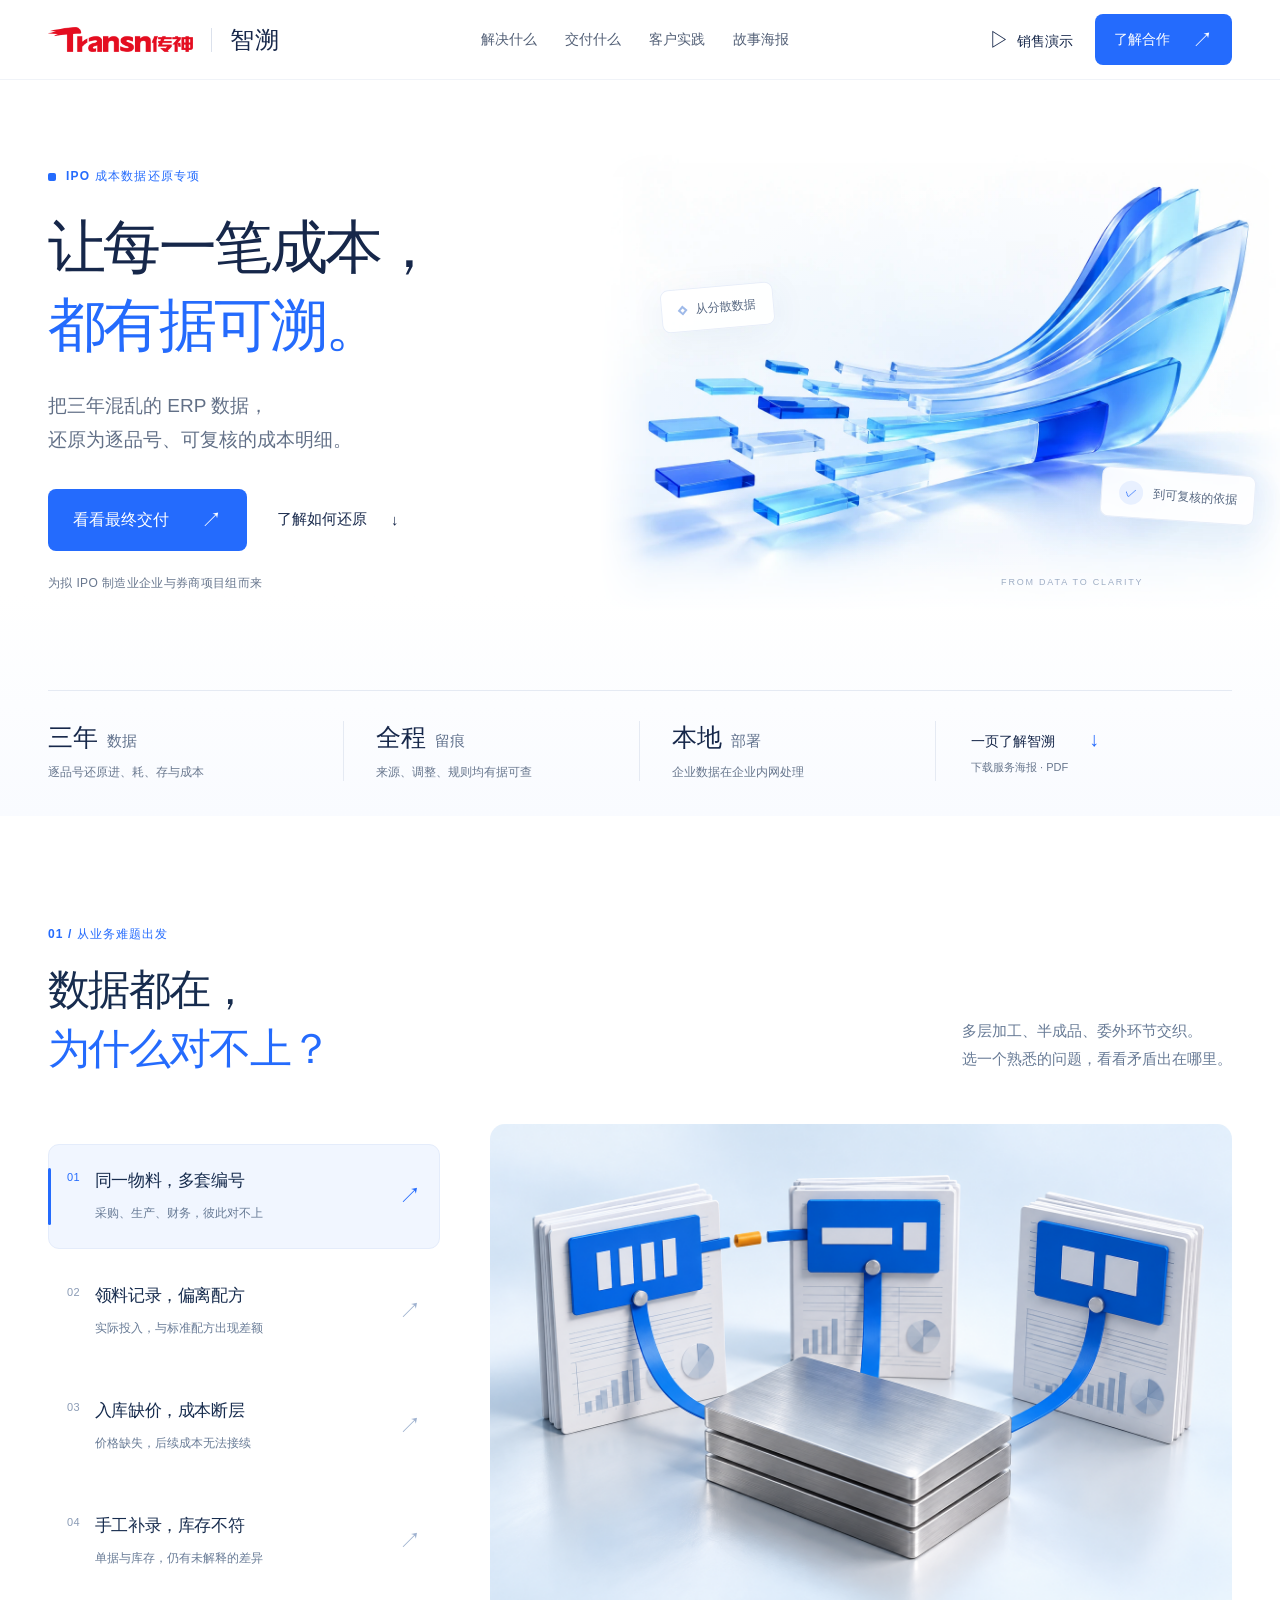
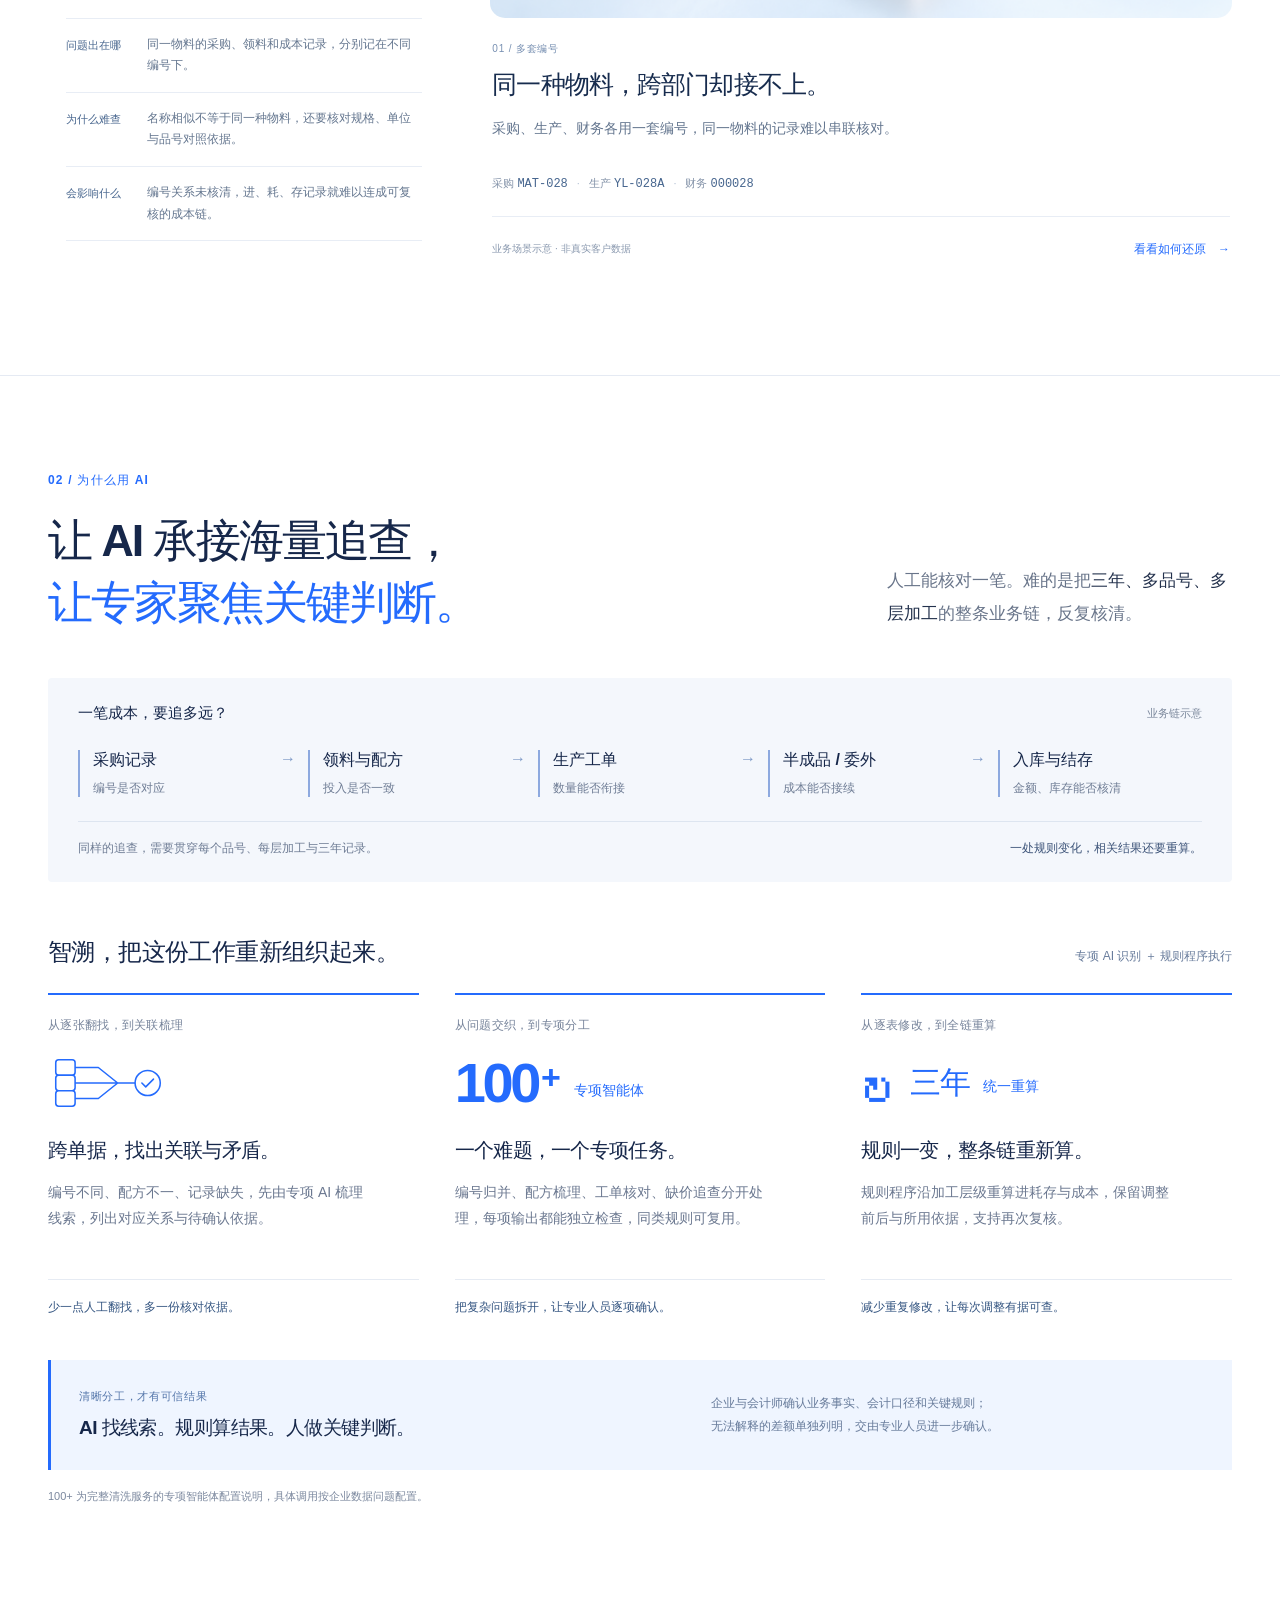
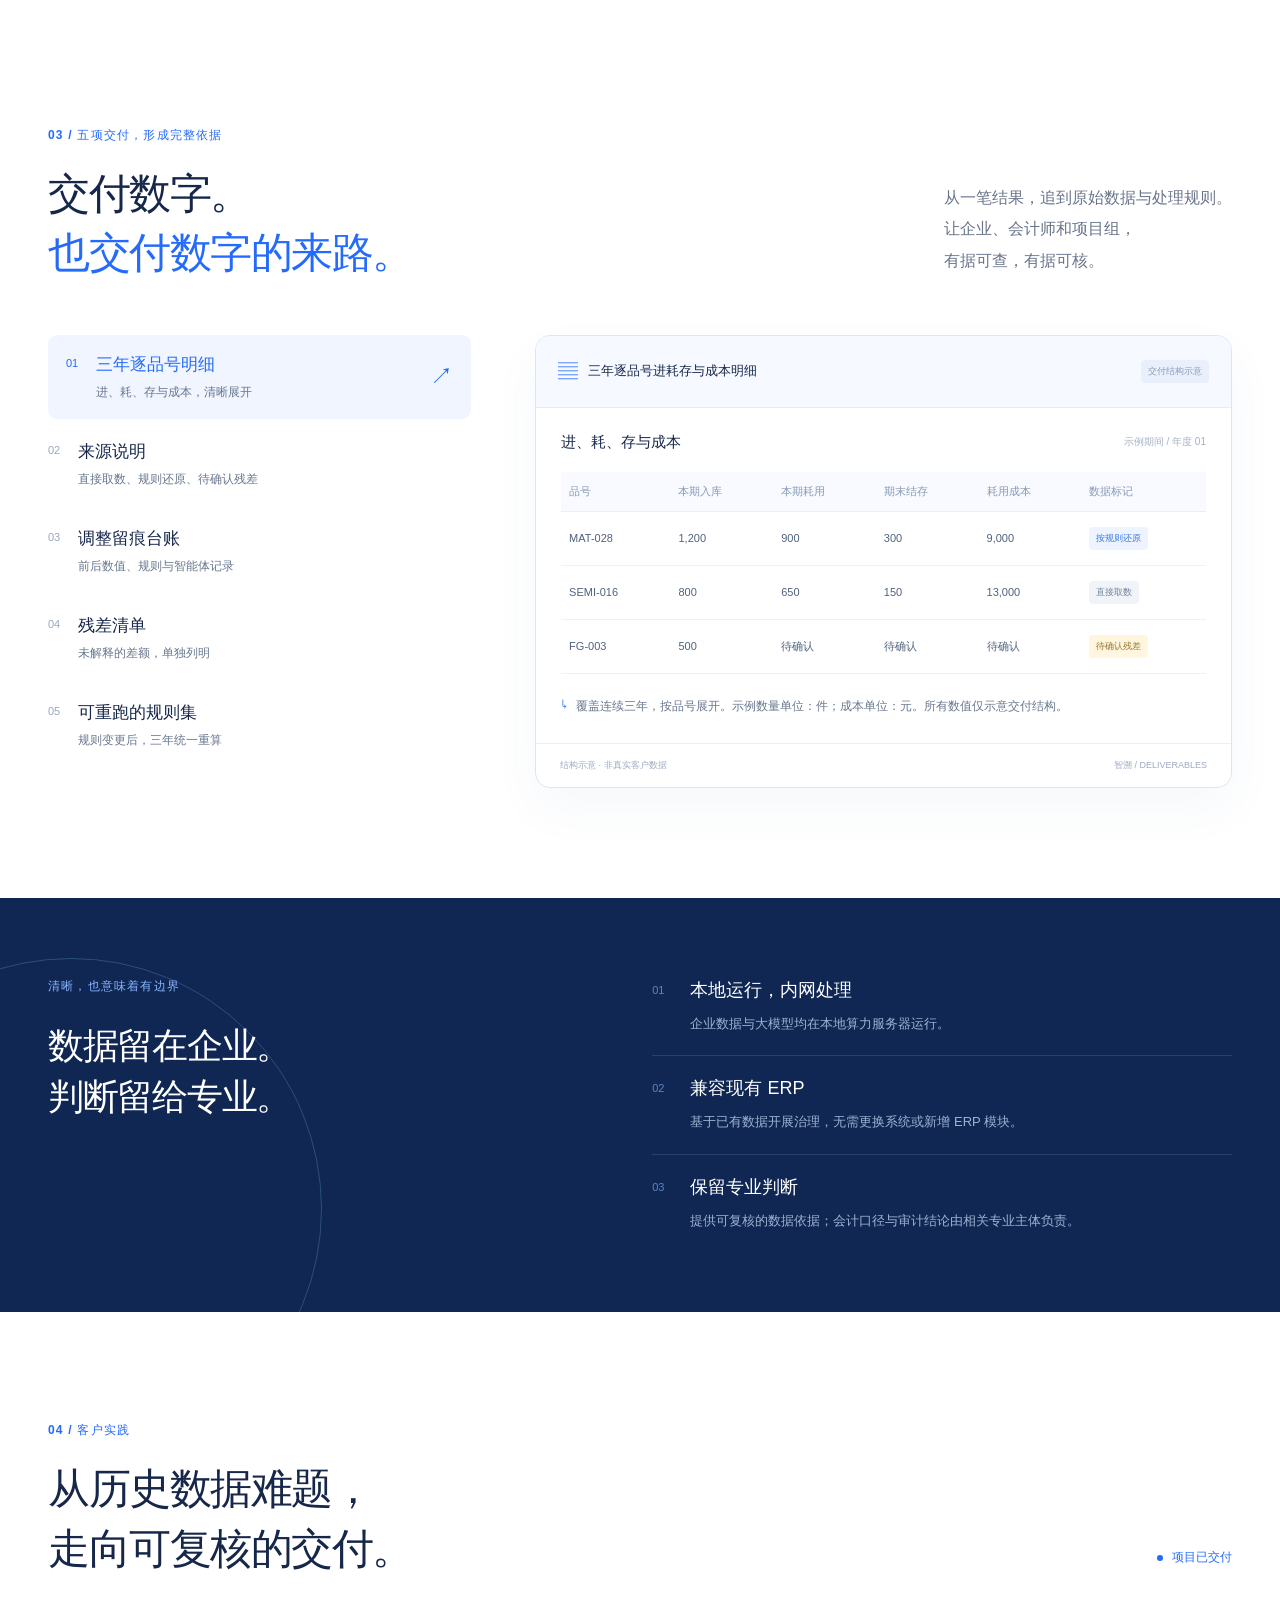
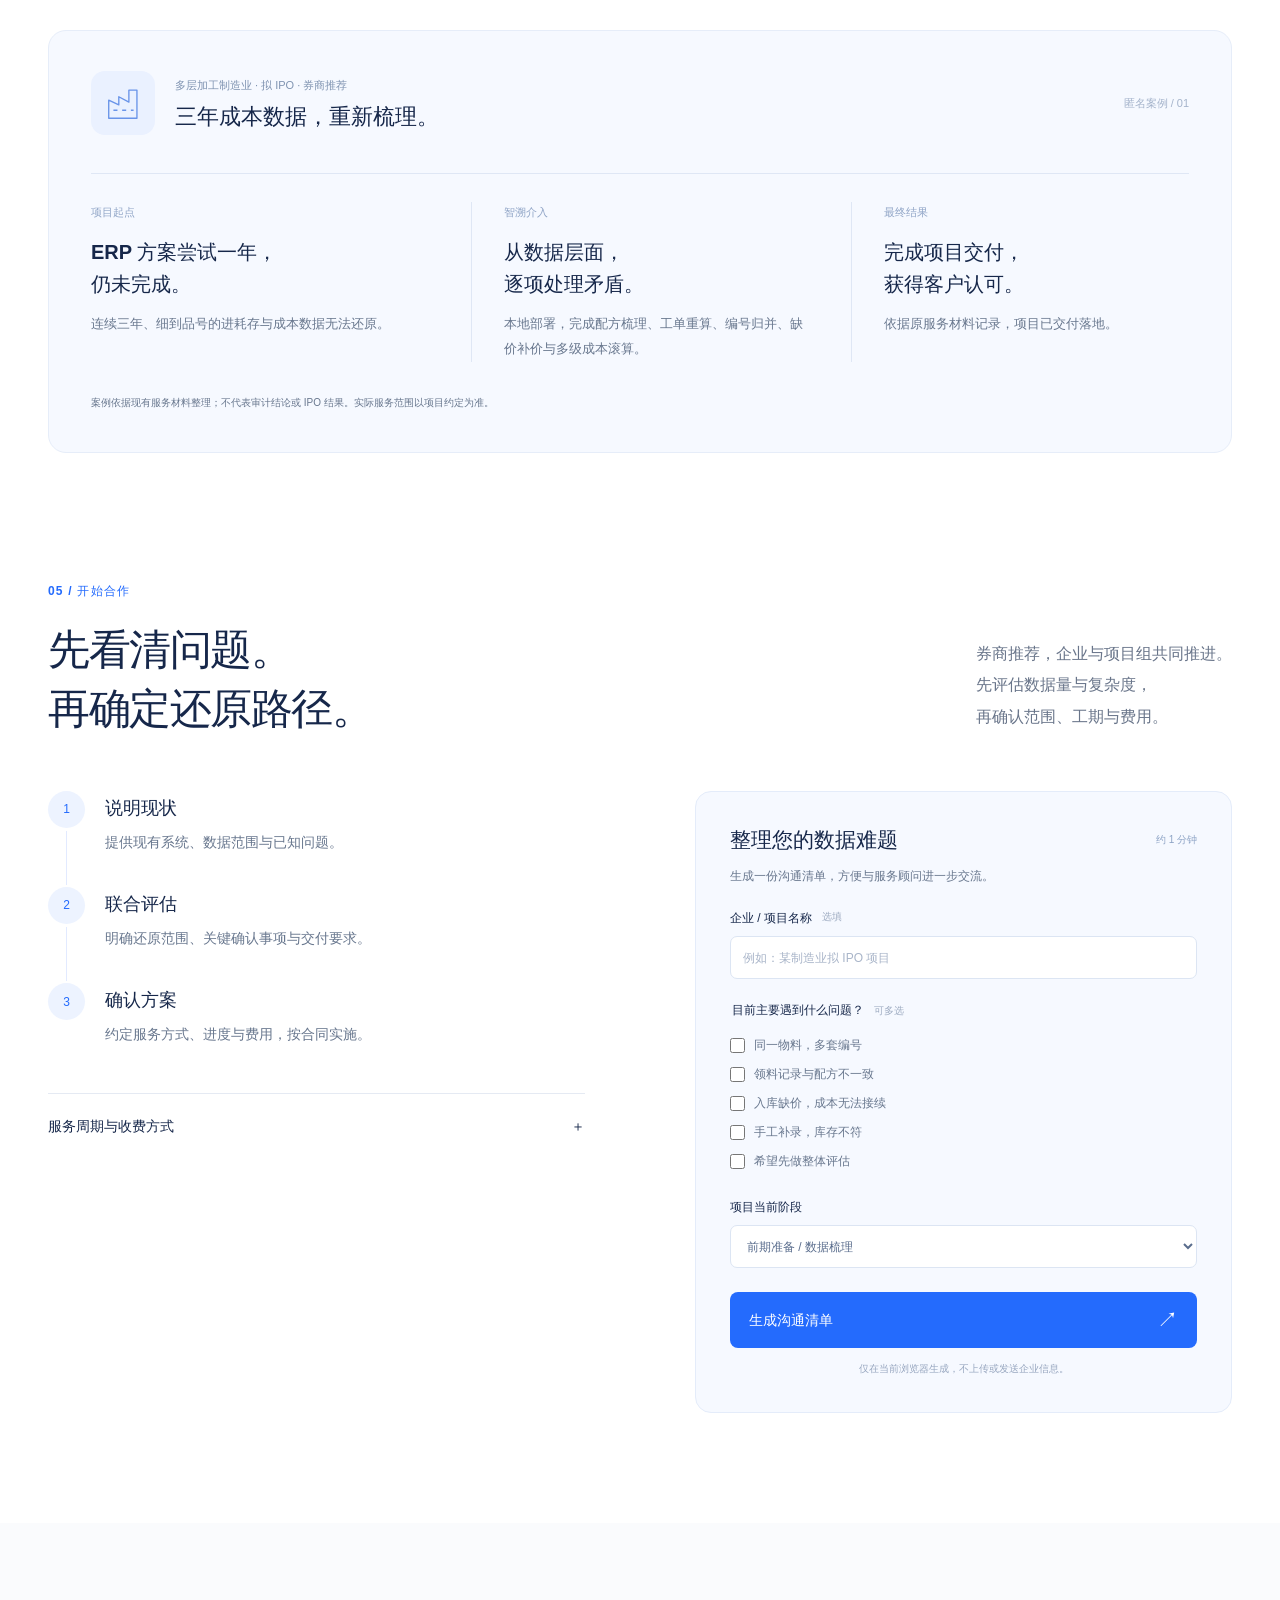
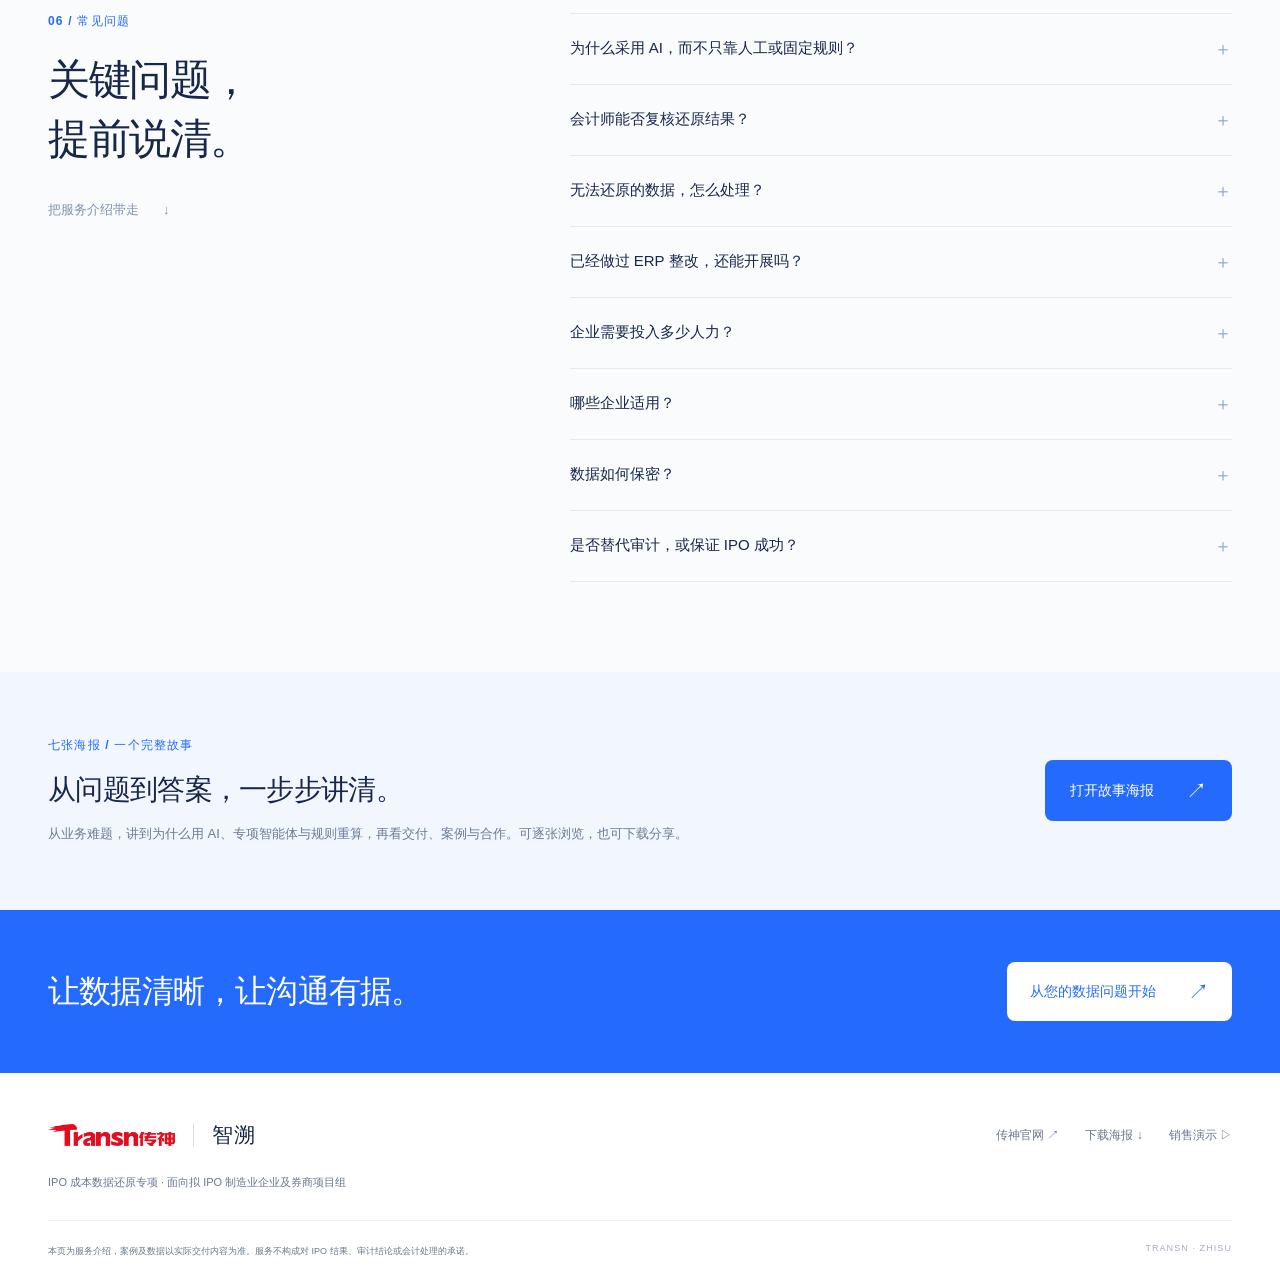
==== commit 335dc86a: "Explain business scenes and redesign seven AI value posters" ====
--- a/index.html
+++ b/index.html
@@ -4,7 +4,7 @@
 <meta charset="utf-8"><meta name="viewport" content="width=device-width,initial-scale=1">
 <title>传神 · 智溯｜让每一笔成本，都有据可溯</title>
 <meta name="description" content="传神智溯 IPO 成本数据还原服务。把三年混乱的 ERP 数据，还原为逐品号、可复核的进耗存与成本明细。本地部署，全程留痕。">
-<meta name="theme-color" content="#ffffff"><meta property="og:title" content="传神 · 智溯｜IPO 成本数据还原"><meta property="og:description" content="让每一笔成本，都有据可溯。"><link rel="icon" href="assets/favicon.svg" type="image/svg+xml"><link rel="stylesheet" href="styles.css"><link rel="stylesheet" href="business-scenes.css?v=5"><link rel="stylesheet" href="ai-value.css?v=4">
+<meta name="theme-color" content="#ffffff"><meta property="og:title" content="传神 · 智溯｜IPO 成本数据还原"><meta property="og:description" content="让每一笔成本，都有据可溯。"><link rel="icon" href="assets/favicon.svg" type="image/svg+xml"><link rel="stylesheet" href="styles.css"><link rel="stylesheet" href="business-scenes.css?v=6"><link rel="stylesheet" href="ai-value.css?v=4">
 </head>
 <body>
 <a class="skip" href="#main">跳至主要内容</a>
@@ -12,7 +12,7 @@
 <main id="main">
 <section class="hero story-section" id="top" data-story="先从结果讲起：我们帮企业把三年成本数据还原清楚，并交付每个数字背后的依据。">
 <div class="hero-grid shell"><div class="hero-copy"><p class="eyebrow"><span class="blue-square"></span>IPO 成本数据还原专项</p><h1>让每一笔成本，<br><em>都有据可溯。</em></h1><p class="hero-description">把三年混乱的 ERP 数据，<br class="desktop-break">还原为逐品号、可复核的成本明细。</p><div class="hero-actions"><a class="button" href="#delivery">看看最终交付 <span>↗</span></a><a class="link-button" href="#challenges">了解如何还原 <span>↓</span></a></div><p class="hero-audience">为拟 IPO 制造业企业与券商项目组而来</p></div><div class="hero-art"><div class="art-orbit"></div><img src="assets/data-sculpture.webp" alt="分散的蓝色数据片汇聚成清晰有序的结构" width="1536" height="1024" fetchpriority="high"><div class="art-label label-one"><i></i>从分散数据</div><div class="art-label label-two"><span class="check-circle">✓</span> 到可复核的依据</div><span class="art-caption">FROM DATA TO CLARITY</span></div></div>
-<div class="hero-proof shell"><div><strong>三年<span>数据</span></strong><p>逐品号还原进、耗、存与成本</p></div><div><strong>全程<span>留痕</span></strong><p>来源、调整、规则均有据可查</p></div><div><strong>本地<span>部署</span></strong><p>企业数据在企业内网处理</p></div><a class="proof-download" href="assets/zhisu-poster.pdf" download>一页了解智溯 <span>↓</span><small>下载服务海报 · PDF</small></a></div>
+<div class="hero-proof shell"><div><strong>三年<span>数据</span></strong><p>逐品号还原进、耗、存与成本</p></div><div><strong>全程<span>留痕</span></strong><p>来源、调整、规则均有据可查</p></div><div><strong>本地<span>部署</span></strong><p>企业数据在企业内网处理</p></div><a class="proof-download" href="assets/zhisu-poster.pdf?v=6" download>一页了解智溯 <span>↓</span><small>下载服务海报 · PDF</small></a></div>
 </section>
 <section class="section challenge-section story-section" id="challenges" data-story="先选一个客户熟悉的业务难题。图片呈现场景，图下数字说明具体矛盾，再进入 AI 与规则的处理方法。">
 <div class="shell"><div id="business-scenes">
@@ -29,6 +29,9 @@
       <div class="pain-image-frame" data-image-state="loading" aria-busy="true"><img id="pain-image" src="assets/pain-identity.png" width="1536" height="1024" alt="同一物料在采购、生产与财务中采用不同标识的业务场景示意" decoding="async"><span class="pain-image-status" aria-hidden="true">场景图片加载中…</span></div>
       <figcaption class="pain-caption"><p class="pain-scene-label" id="pain-scene-label">01 / 多套编号</p><h3 id="pain-title">同一种物料，跨部门却接不上。</h3><p class="pain-description" id="pain-description">采购、生产、财务各用一套编号，同一物料的记录难以串联核对。</p><p class="pain-facts" id="pain-facts">采购 <span>MAT-028</span><i>·</i>生产 <span>YL-028A</span><i>·</i>财务 <span>000028</span></p><div class="pain-caption-footer"><span>业务场景示意 · 非真实客户数据</span><a href="#method">看看如何还原 <span aria-hidden="true">→</span></a></div></figcaption>
     </figure>
+    <aside class="pain-context" aria-label="当前问题的业务说明">
+      <dl><div><dt>问题出在哪</dt><dd id="pain-context-problem">同一物料的采购、领料和成本记录，分别记在不同编号下。</dd></div><div><dt>为什么难查</dt><dd id="pain-context-reason">名称相似不等于同一种物料，还要核对规格、单位与品号对照依据。</dd></div><div><dt>会影响什么</dt><dd id="pain-context-impact">编号关系未核清，进、耗、存记录就难以连成可复核的成本链。</dd></div></dl>
+    </aside>
   </div>
   <span class="pain-sr-only" id="pain-announcement" role="status" aria-live="polite"></span>
 </div></div>
@@ -62,14 +65,14 @@
 <div class="shell"><div class="section-head"><div><p class="eyebrow">05 / 开始合作</p><h2>先看清问题。<br>再确定还原路径。</h2></div><p class="section-intro">券商推荐，企业与项目组共同推进。<br>先评估数据量与复杂度，<br>再确认范围、工期与费用。</p></div><div class="cooperation-grid"><div class="cooperation-info"><ol class="cooperation-steps"><li><span>1</span><div><h3>说明现状</h3><p>提供现有系统、数据范围与已知问题。</p></div></li><li><span>2</span><div><h3>联合评估</h3><p>明确还原范围、关键确认事项与交付要求。</p></div></li><li><span>3</span><div><h3>确认方案</h3><p>约定服务方式、进度与费用，按合同实施。</p></div></li></ol><details class="commercial-detail"><summary>服务周期与收费方式 <span>＋</span></summary><div><p><strong>参考周期：约 3—4 个月</strong><br>方案参考周期，实际取决于数据规模、复杂度及确认进度，以项目评估为准。</p><p><strong>按项目报价</strong><br>根据实际数据量、复杂程度与交付范围评估。</p><p><strong>按月服务：参考 15 万元 / 月</strong><br>按实际服务月数结算；最终费用与服务范围以合同为准。</p></div></details></div><form class="brief-form" id="brief-form"><div class="form-heading"><h3>整理您的数据难题</h3><span>约 1 分钟</span></div><p>生成一份沟通清单，方便与服务顾问进一步交流。</p><label class="field-label" for="company">企业 / 项目名称 <span>选填</span></label><input id="company" name="company" type="text" maxlength="80" placeholder="例如：某制造业拟 IPO 项目" autocomplete="organization"><fieldset><legend>目前主要遇到什么问题？<span>可多选</span></legend><label class="checkbox-label"><input type="checkbox" name="issue" value="同一物料存在多套编号"><span>同一物料，多套编号</span></label><label class="checkbox-label"><input type="checkbox" name="issue" value="领料记录与配方不一致"><span>领料记录与配方不一致</span></label><label class="checkbox-label"><input type="checkbox" name="issue" value="入库缺价或多级成本无法接续"><span>入库缺价，成本无法接续</span></label><label class="checkbox-label"><input type="checkbox" name="issue" value="存在手工补录及历史库存差异"><span>手工补录，库存不符</span></label><label class="checkbox-label"><input type="checkbox" name="issue" value="尚未定位，希望先做整体评估"><span>希望先做整体评估</span></label></fieldset><label class="field-label" for="stage">项目当前阶段</label><select id="stage" name="stage"><option>前期准备 / 数据梳理</option><option>已开展 ERP 或财务整改</option><option>正在推进 IPO 项目</option><option>其他 / 待沟通</option></select><button class="button form-submit" type="submit">生成沟通清单 <span>↗</span></button><p class="privacy-note">仅在当前浏览器生成，不上传或发送企业信息。</p></form></div></div>
 </section>
 <section class="section faq-section story-section" id="faq" data-story="最后确认服务边界：我们负责数据治理，可以复核、可以重跑；不替代审计，不承诺 IPO 结果。">
-<div class="shell faq-grid"><div><p class="eyebrow">06 / 常见问题</p><h2>关键问题，<br>提前说清。</h2><a class="link-button" href="assets/zhisu-poster.pdf" download>把服务介绍带走 <span>↓</span></a></div><div class="faq-list"><details><summary>为什么采用 AI，而不只靠人工或固定规则？<span>＋</span></summary><p>人工可以完成单笔核对，但三年、多品号、多层加工的数据会带来大量重复追查。固定规则擅长计算，执行前却要先弄清编号对应、单据矛盾和缺失依据。智溯让专项 AI 梳理这些问题，把线索与待确认事项交给专业人员；关键依据与规则确认后，由程序统一执行并支持重算。</p></details><details><summary>会计师能否复核还原结果？<span>＋</span></summary><p>可以。交付的来源说明、调整留痕台账与可重跑规则集，支持会计师及项目组逐条对照复核。会计口径的确定与审计结论仍由企业、会计师和保荐机构等相关主体负责。</p></details><details><summary>无法还原的数据，怎么处理？<span>＋</span></summary><p>规则之外无法解释的差额，以残差形式如实列示，附分类和待确认事项，由企业进一步确认；不会隐性摊入其他科目。</p></details><details><summary>已经做过 ERP 整改，还能开展吗？<span>＋</span></summary><p>可以结合现有成果评估。智溯定位于 ERP 之上的数据还原层，从数据层面处理单据矛盾，与 ERP 整改互补，不要求更换系统或新增 ERP 模块。</p></details><details><summary>企业需要投入多少人力？<span>＋</span></summary><p>服务采用非驻场方式。企业主要提供 ERP 已有数据，配合确认关键问题。实际投入取决于数据情况与项目约定。</p></details><details><summary>哪些企业适用？<span>＋</span></summary><p>主要面向有 IPO 需求的中大型制造业企业，尤其存在多层加工、半成品或委外环节的企业。当前案例以多层加工制造企业为主，其他企业需结合数据情况评估。</p></details><details><summary>数据如何保密？<span>＋</span></summary><p>采用本地算力服务器部署，企业业务数据与大模型均在本地运行，数据在企业内网处理。具体部署安排与服务边界由项目方案明确。</p></details><details><summary>是否替代审计，或保证 IPO 成功？<span>＋</span></summary><p>不替代审计，也不承诺 IPO 结果。智溯负责成本数据治理，并提供可复核依据；审计结论和 IPO 审核结果取决于专业判断、监管要求及项目整体情况。</p></details></div></div>
+<div class="shell faq-grid"><div><p class="eyebrow">06 / 常见问题</p><h2>关键问题，<br>提前说清。</h2><a class="link-button" href="assets/zhisu-poster.pdf?v=6" download>把服务介绍带走 <span>↓</span></a></div><div class="faq-list"><details><summary>为什么采用 AI，而不只靠人工或固定规则？<span>＋</span></summary><p>人工可以完成单笔核对，但三年、多品号、多层加工的数据会带来大量重复追查。固定规则擅长计算，执行前却要先弄清编号对应、单据矛盾和缺失依据。智溯让专项 AI 梳理这些问题，把线索与待确认事项交给专业人员；关键依据与规则确认后，由程序统一执行并支持重算。</p></details><details><summary>会计师能否复核还原结果？<span>＋</span></summary><p>可以。交付的来源说明、调整留痕台账与可重跑规则集，支持会计师及项目组逐条对照复核。会计口径的确定与审计结论仍由企业、会计师和保荐机构等相关主体负责。</p></details><details><summary>无法还原的数据，怎么处理？<span>＋</span></summary><p>规则之外无法解释的差额，以残差形式如实列示，附分类和待确认事项，由企业进一步确认；不会隐性摊入其他科目。</p></details><details><summary>已经做过 ERP 整改，还能开展吗？<span>＋</span></summary><p>可以结合现有成果评估。智溯定位于 ERP 之上的数据还原层，从数据层面处理单据矛盾，与 ERP 整改互补，不要求更换系统或新增 ERP 模块。</p></details><details><summary>企业需要投入多少人力？<span>＋</span></summary><p>服务采用非驻场方式。企业主要提供 ERP 已有数据，配合确认关键问题。实际投入取决于数据情况与项目约定。</p></details><details><summary>哪些企业适用？<span>＋</span></summary><p>主要面向有 IPO 需求的中大型制造业企业，尤其存在多层加工、半成品或委外环节的企业。当前案例以多层加工制造企业为主，其他企业需结合数据情况评估。</p></details><details><summary>数据如何保密？<span>＋</span></summary><p>采用本地算力服务器部署，企业业务数据与大模型均在本地运行，数据在企业内网处理。具体部署安排与服务边界由项目方案明确。</p></details><details><summary>是否替代审计，或保证 IPO 成功？<span>＋</span></summary><p>不替代审计，也不承诺 IPO 结果。智溯负责成本数据治理，并提供可复核依据；审计结论和 IPO 审核结果取决于专业判断、监管要求及项目整体情况。</p></details></div></div>
 </section>
-<section class="story-entry"><div class="shell"><div><p class="eyebrow">六张海报 / 一个完整故事</p><h2>从问题到答案，一步步讲清。</h2><p>价值、难题、方法、交付、实践与合作。可逐张浏览，也可下载分享。</p></div><a class="button" href="story.html">打开故事海报 <span>↗</span></a></div></section>
+<section class="story-entry"><div class="shell"><div><p class="eyebrow">七张海报 / 一个完整故事</p><h2>从问题到答案，一步步讲清。</h2><p>从业务难题，讲到为什么用 AI、专项智能体与规则重算，再看交付、案例与合作。可逐张浏览，也可下载分享。</p></div><a class="button" href="story.html">打开故事海报 <span>↗</span></a></div></section>
 <section class="closing"><div class="shell"><p>让数据清晰，让沟通有据。</p><a class="button white" href="#start">从您的数据问题开始 <span>↗</span></a></div></section>
 </main>
-<footer><div class="shell"><div class="footer-top"><a class="brand" href="#top"><img src="assets/transn-logo.png" alt="Transn 传神" width="145" height="25"><span class="brand-divider"></span><span class="product-name">智溯</span></a><div><a href="https://www.transn.com/" target="_blank" rel="noopener">传神官网 ↗</a><a href="assets/zhisu-poster.pdf" download>下载海报 ↓</a><button type="button" class="text-button presentation-trigger">销售演示 ▷</button></div></div><p>IPO 成本数据还原专项 · 面向拟 IPO 制造业企业及券商项目组</p><div class="footer-bottom"><small>本页为服务介绍，案例及数据以实际交付内容为准。服务不构成对 IPO 结果、审计结论或会计处理的承诺。</small><span>TRANSN · ZHISU</span></div></div></footer>
+<footer><div class="shell"><div class="footer-top"><a class="brand" href="#top"><img src="assets/transn-logo.png" alt="Transn 传神" width="145" height="25"><span class="brand-divider"></span><span class="product-name">智溯</span></a><div><a href="https://www.transn.com/" target="_blank" rel="noopener">传神官网 ↗</a><a href="assets/zhisu-poster.pdf?v=6" download>下载海报 ↓</a><button type="button" class="text-button presentation-trigger">销售演示 ▷</button></div></div><p>IPO 成本数据还原专项 · 面向拟 IPO 制造业企业及券商项目组</p><div class="footer-bottom"><small>本页为服务介绍，案例及数据以实际交付内容为准。服务不构成对 IPO 结果、审计结论或会计处理的承诺。</small><span>TRANSN · ZHISU</span></div></div></footer>
 <div class="presenter" id="presenter" hidden><div class="presenter-title"><span id="story-counter">01 / 07</span><strong id="story-title">价值主张</strong></div><p id="story-note"></p><div class="presenter-controls"><button id="story-prev" aria-label="上一节">←</button><button id="story-next" aria-label="下一节">→</button><button id="story-close" aria-label="退出销售演示">退出 ×</button></div></div>
 <dialog id="brief-dialog"><div class="dialog-header"><div><p class="eyebrow">智溯 / 项目初步沟通</p><h2>沟通清单已生成</h2></div><button class="dialog-close" aria-label="关闭沟通清单">×</button></div><p>可下载或复制后发给您的服务顾问。本页不会自动发送。</p><textarea id="brief-output" aria-label="可编辑的项目沟通清单" rows="15"></textarea><div class="dialog-actions"><button class="button" id="download-brief">下载清单 ↓</button><button class="button secondary" id="copy-brief">复制内容</button></div><p id="copy-status" role="status"></p></dialog>
 <script src="app.js"></script>
-<script src="business-scenes.js?v=5"></script>
+<script src="business-scenes.js?v=6"></script>
 </body></html>
--- a/business-scenes.css
+++ b/business-scenes.css
@@ -47,3 +47,18 @@
 /* Keep mobile category labels readable without duplicating the image caption. */
 #business-scenes .pain-tab-copy strong>span{display:inline-block;white-space:nowrap}
 @media(max-width:600px){#business-scenes .pain-tab-copy strong{font-size:14px;line-height:1.7;letter-spacing:0}#business-scenes .pain-tab-copy small{display:none}#business-scenes .pain-tab{min-height:85px;align-items:center}#business-scenes .pain-tab-number{align-self:flex-start;margin-top:5px}}
+
+/* Context fills the desktop column; on small screens it follows the illustration. */
+#business-scenes .pain-layout{grid-template-rows:auto 1fr;column-gap:50px;row-gap:24px}
+#business-scenes .pain-tabs{grid-column:1;grid-row:1}
+#business-scenes .pain-panel{grid-column:2;grid-row:1 / span 2}
+#business-scenes .pain-context{grid-column:1;grid-row:2;min-width:0;padding:0 18px}
+#business-scenes .pain-context dl{margin:0;border-top:1px solid var(--pain-line)}
+#business-scenes .pain-context dl>div{display:grid;grid-template-columns:66px minmax(0,1fr);gap:15px;padding:15px 0;border-bottom:1px solid var(--pain-line)}
+#business-scenes .pain-context dt{margin:2px 0 0;font-size:11px;line-height:1.8;font-weight:600;color:#49678f;white-space:nowrap}
+#business-scenes .pain-context dd{margin:0;min-height:3.6em;font-size:12px;line-height:1.8;color:#64768f;overflow-wrap:anywhere}
+@media(max-width:1150px){#business-scenes .pain-layout{column-gap:32px;row-gap:20px}#business-scenes .pain-context{padding:0 14px}#business-scenes .pain-context dl>div{grid-template-columns:62px minmax(0,1fr);gap:12px;padding:13px 0}#business-scenes .pain-context dt{font-size:10px}#business-scenes .pain-context dd{font-size:11px}}
+@media(max-width:850px){#business-scenes .pain-layout{grid-template-rows:auto auto auto;gap:25px}#business-scenes .pain-tabs{grid-column:1;grid-row:1}#business-scenes .pain-panel{grid-column:1;grid-row:2}#business-scenes .pain-context{grid-column:1;grid-row:3;width:100%;max-width:690px;margin:0 auto;padding:0 2px}#business-scenes .pain-context dl>div{grid-template-columns:80px minmax(0,1fr);gap:20px;padding:15px 0}#business-scenes .pain-context dt{font-size:12px}#business-scenes .pain-context dd{font-size:13px;min-height:0}}
+@media(max-width:600px){#business-scenes .pain-layout{gap:22px}#business-scenes .pain-context{padding:0 1px}#business-scenes .pain-context dl>div{grid-template-columns:66px minmax(0,1fr);gap:14px;padding:16px 0}#business-scenes .pain-context dt{font-size:11px}#business-scenes .pain-context dd{font-size:12px;min-height:3.6em}}
+@media(max-width:360px){#business-scenes .pain-context dl>div{grid-template-columns:60px minmax(0,1fr);gap:10px}#business-scenes .pain-context dt{font-size:10px}#business-scenes .pain-context dd{font-size:11px}}
+@media print{#business-scenes .pain-context{max-width:650px;margin:24px auto 0;padding:0}}
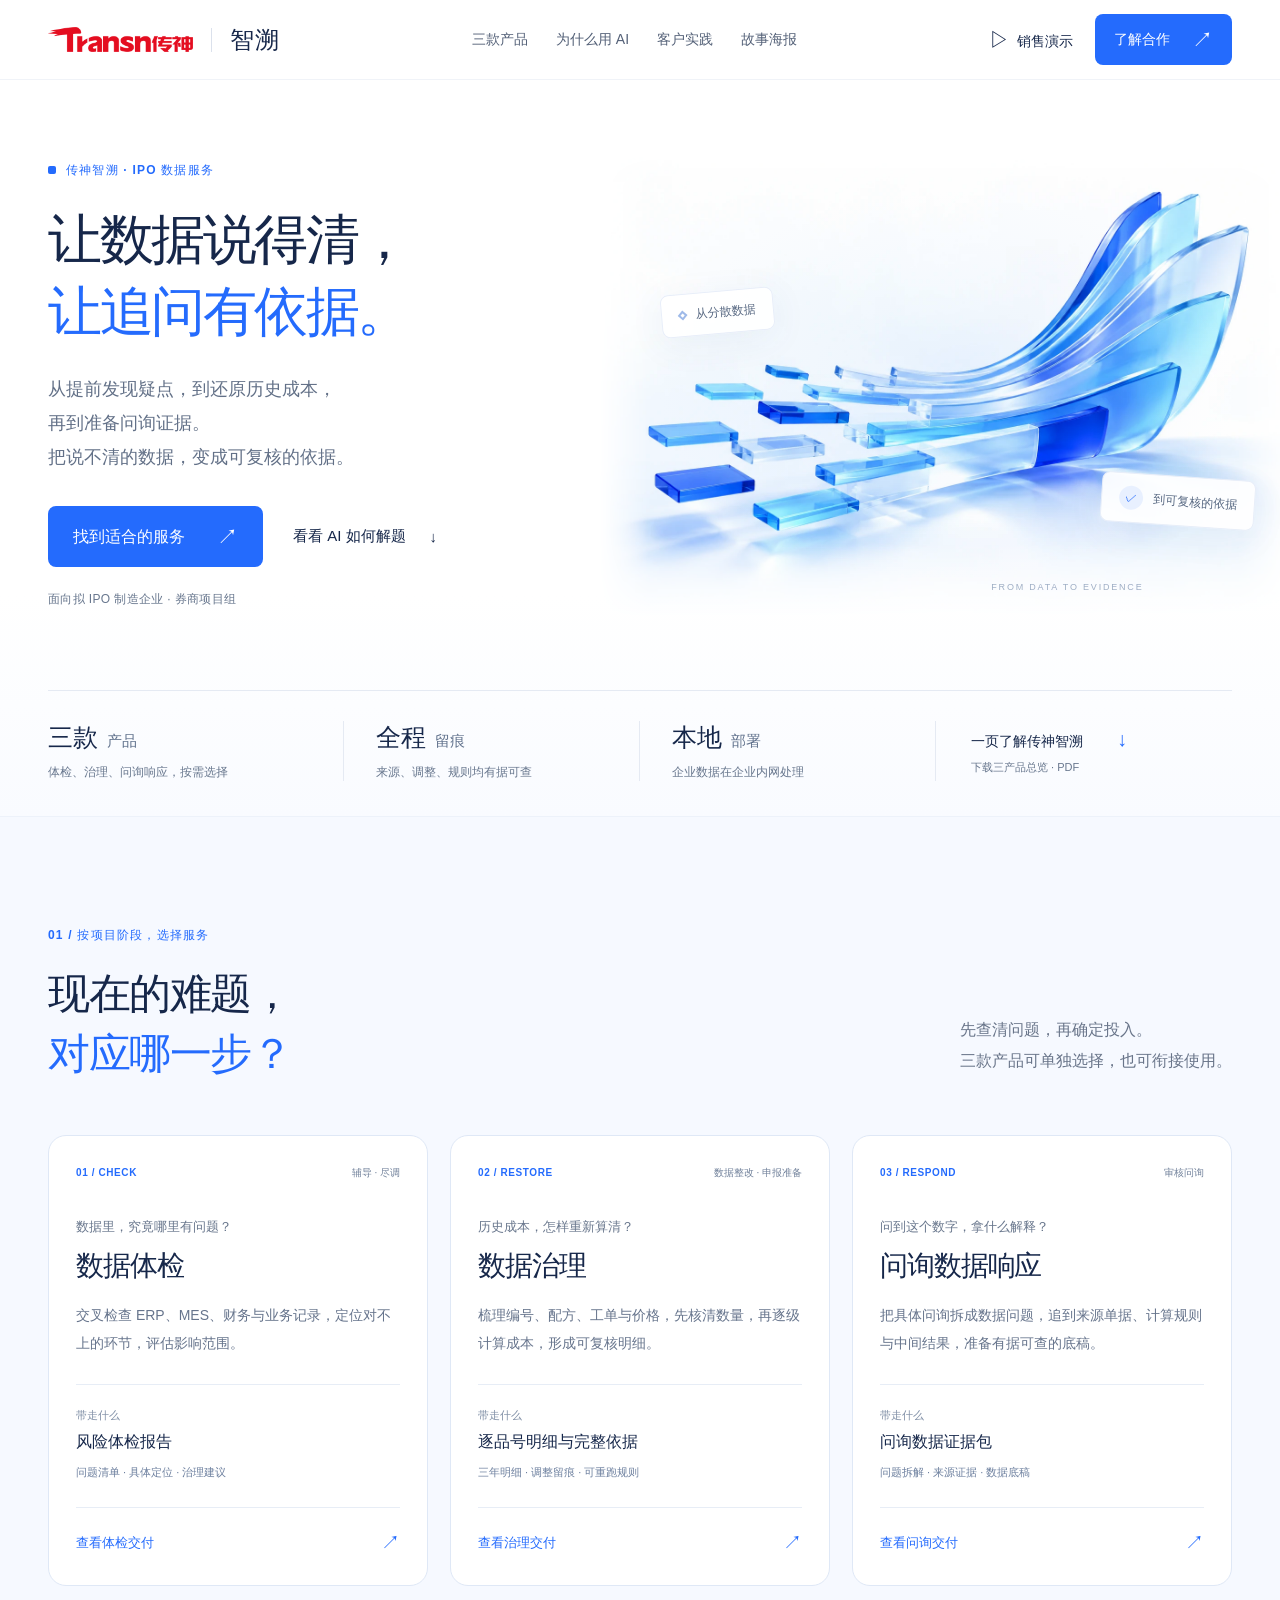
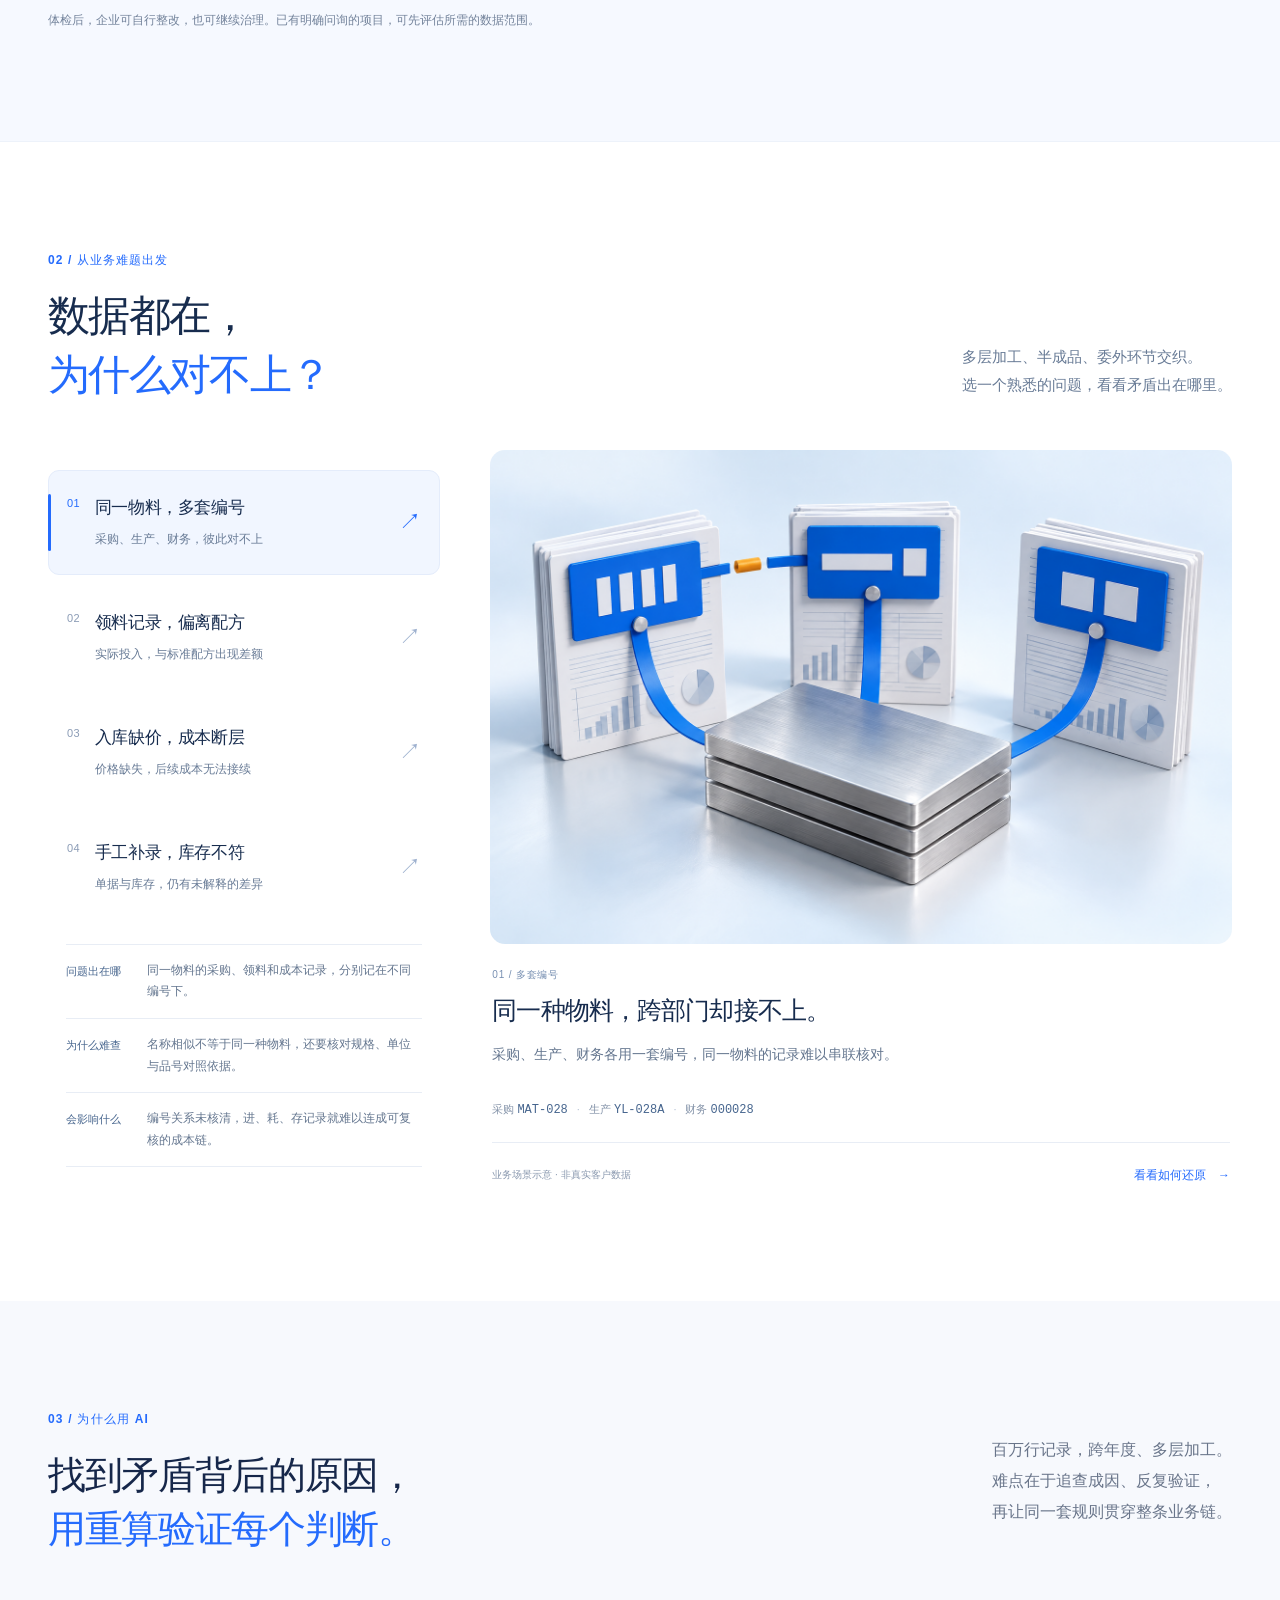
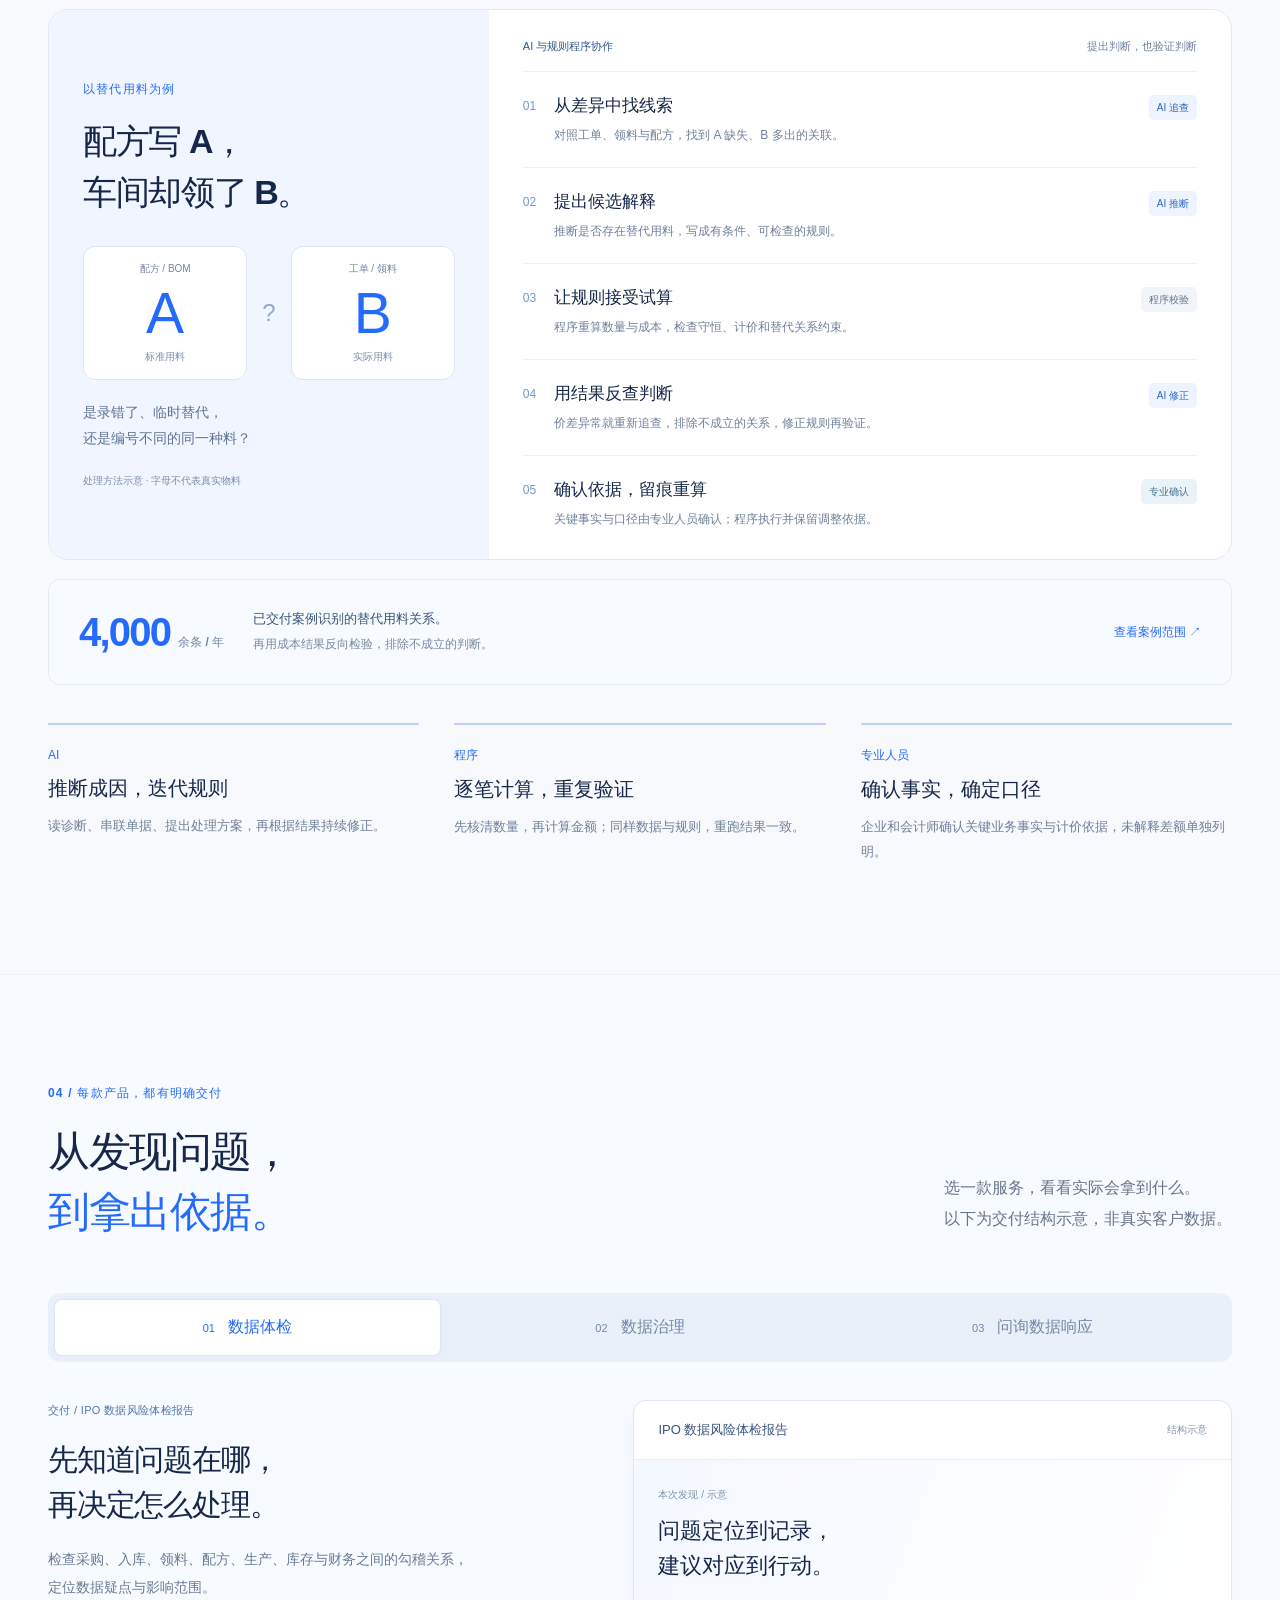
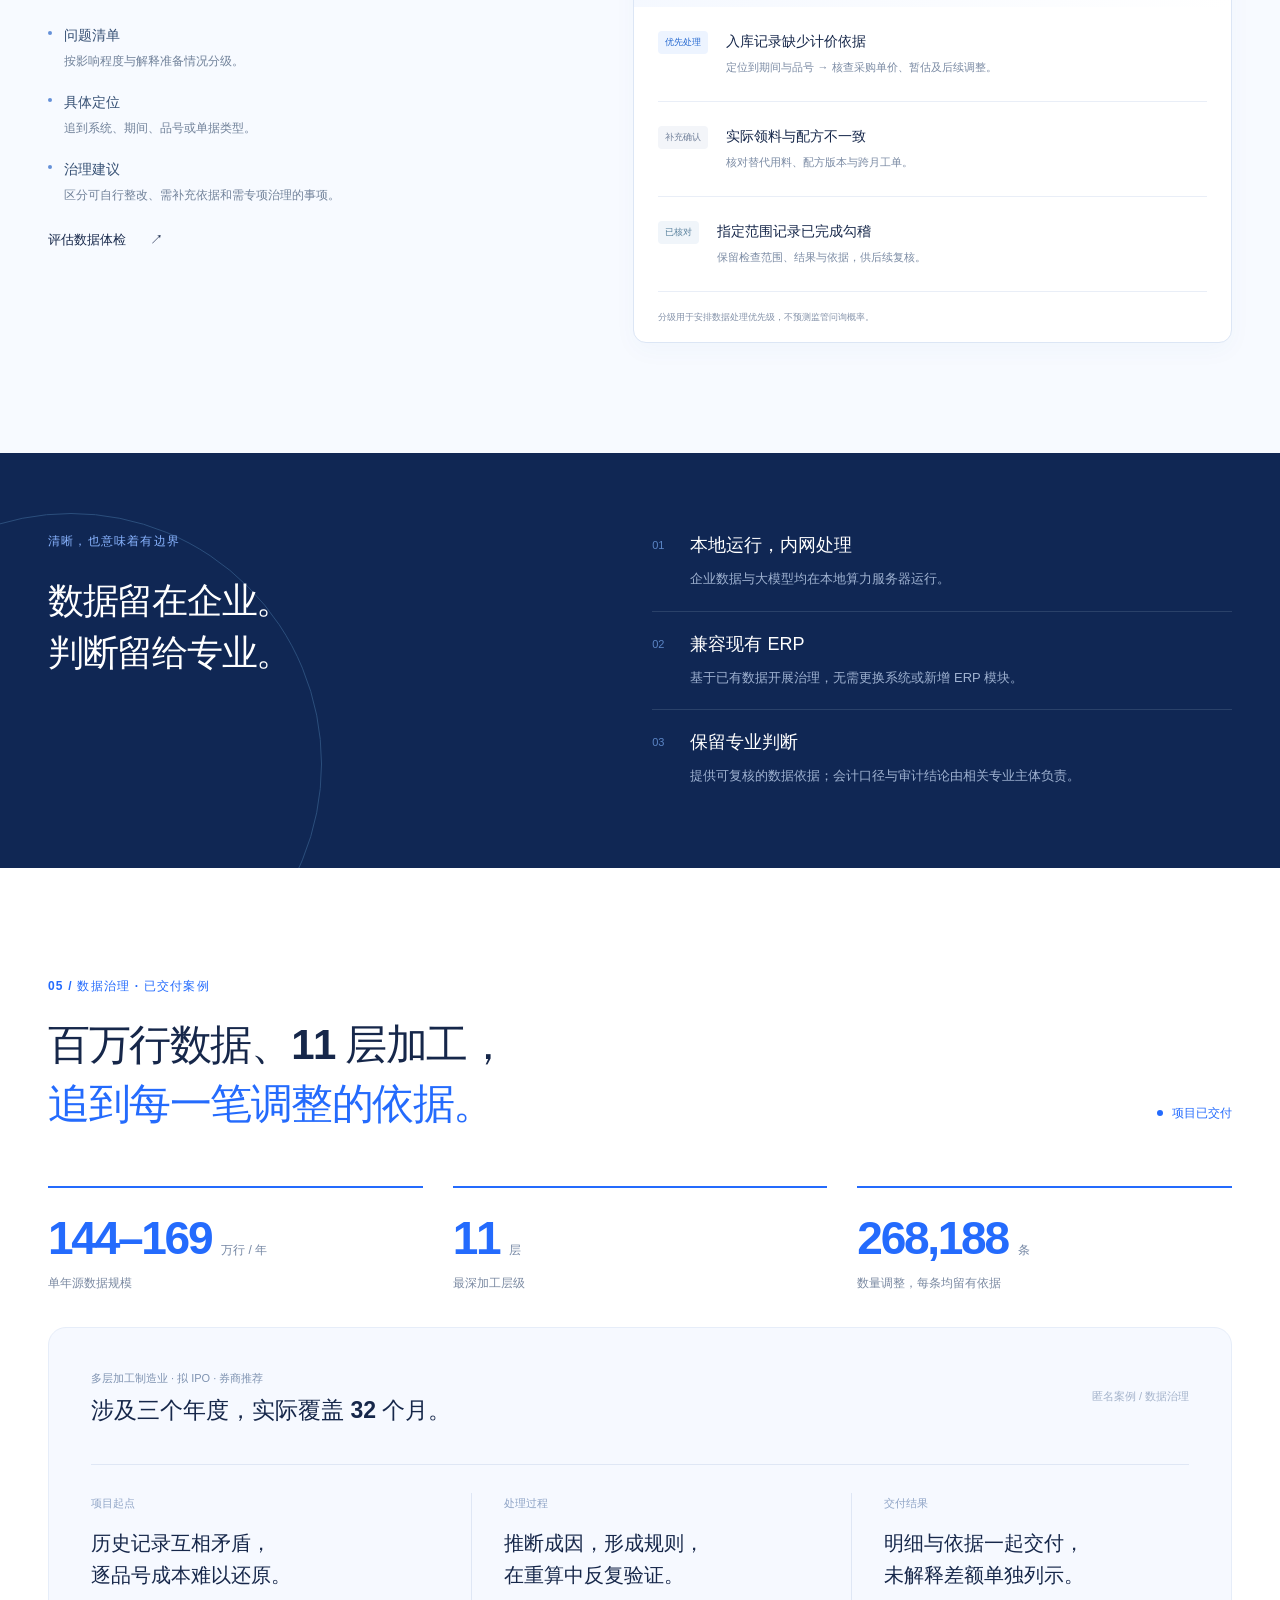
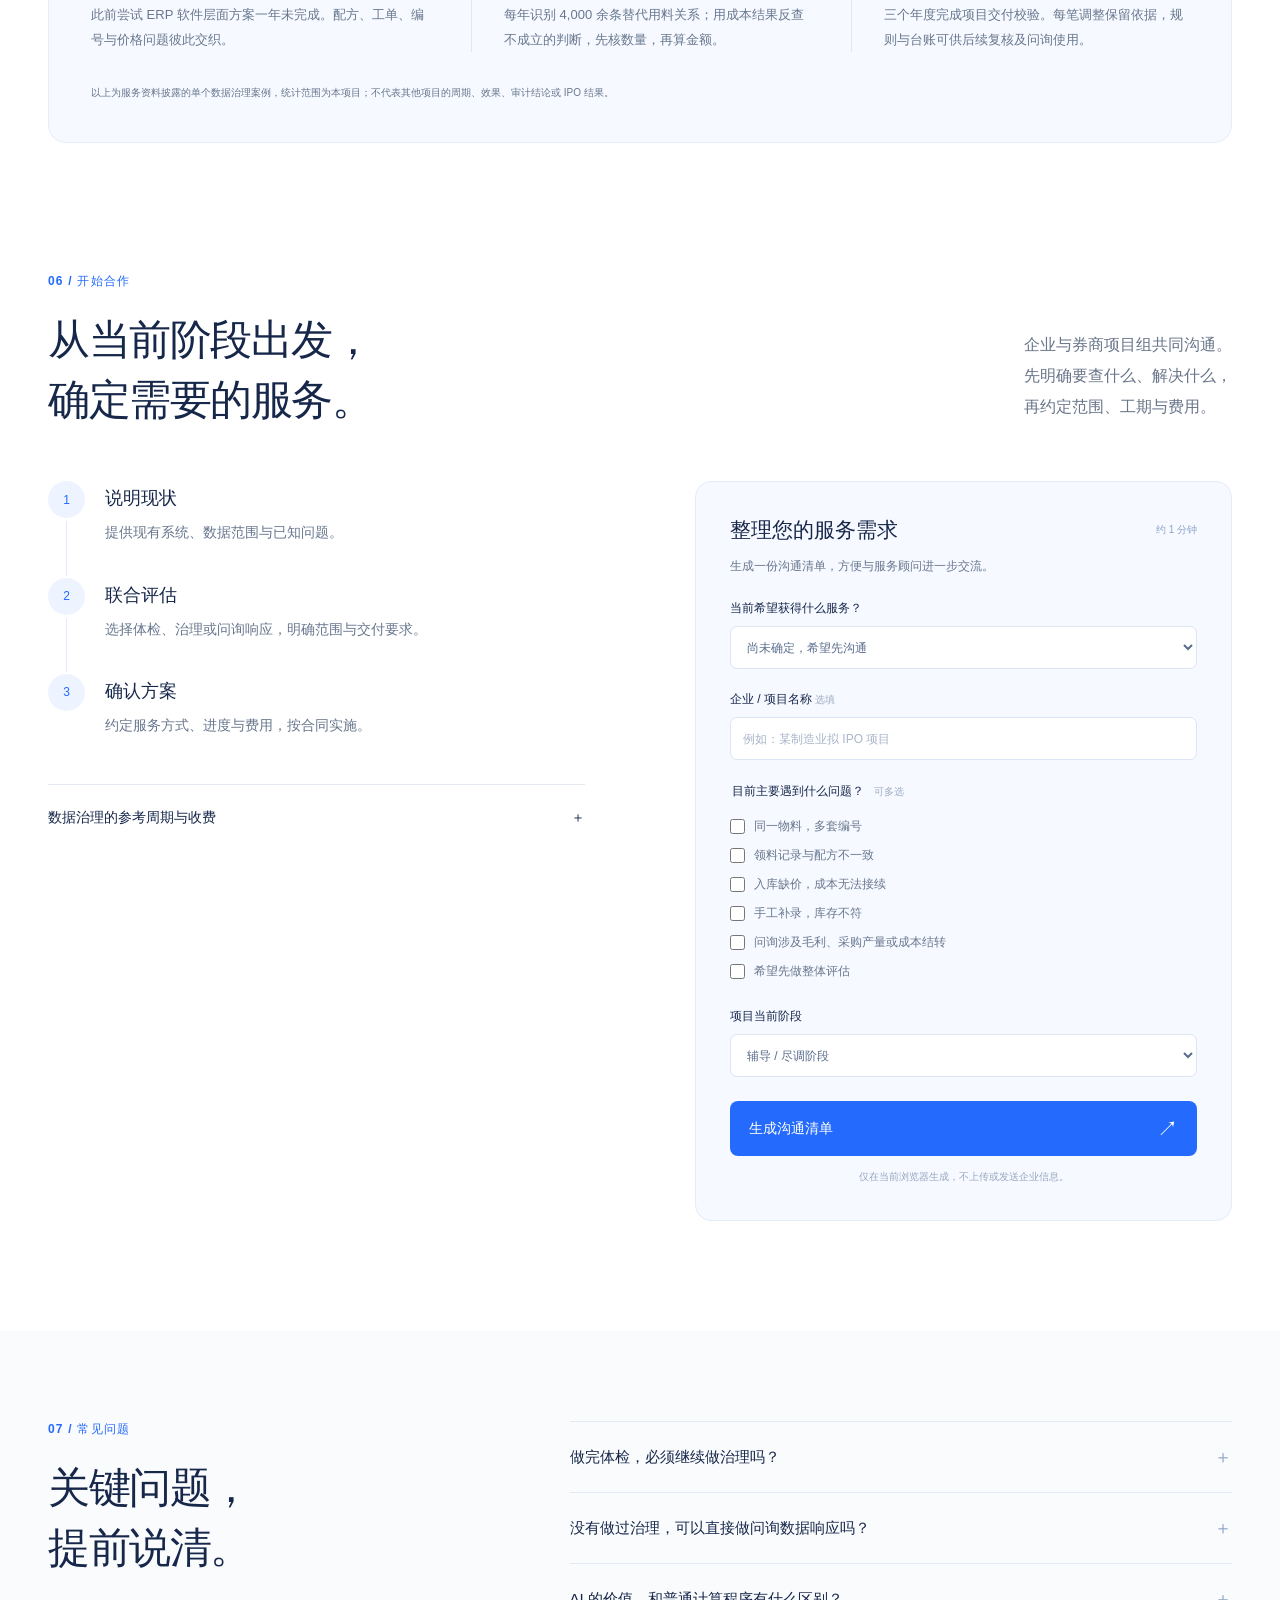
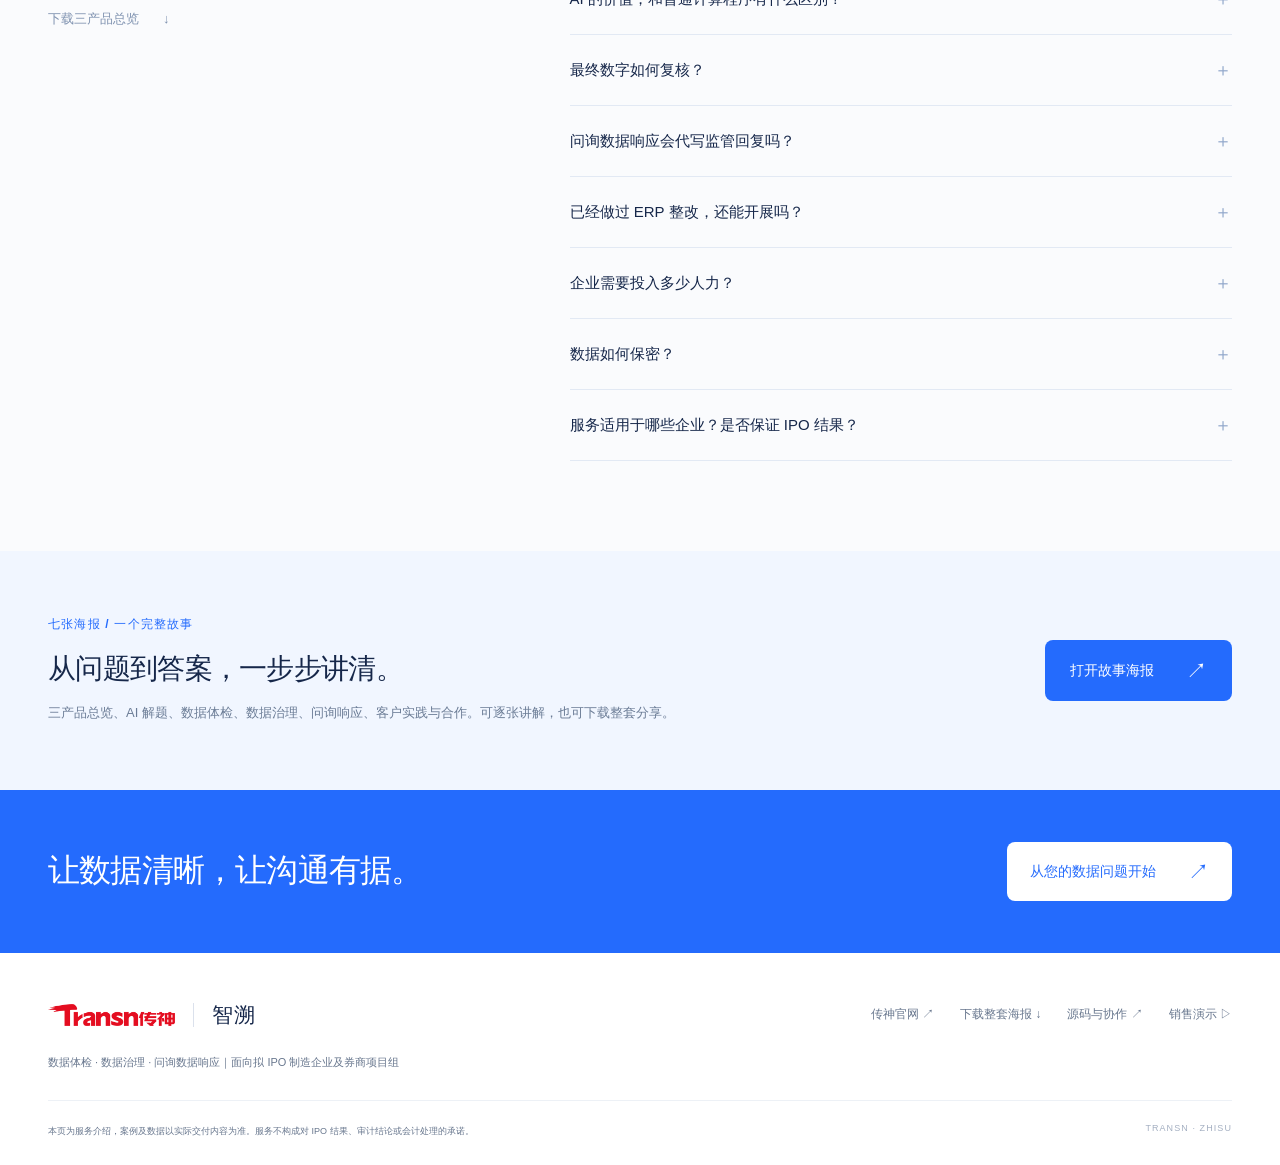
==== commit fea314bc: "Present three IPO data products and refresh AI sales story" ====
--- a/index.html
+++ b/index.html
@@ -2,21 +2,29 @@
 <html lang="zh-CN">
 <head>
 <meta charset="utf-8"><meta name="viewport" content="width=device-width,initial-scale=1">
-<title>传神 · 智溯｜让每一笔成本，都有据可溯</title>
-<meta name="description" content="传神智溯 IPO 成本数据还原服务。把三年混乱的 ERP 数据，还原为逐品号、可复核的进耗存与成本明细。本地部署，全程留痕。">
-<meta name="theme-color" content="#ffffff"><meta property="og:title" content="传神 · 智溯｜IPO 成本数据还原"><meta property="og:description" content="让每一笔成本，都有据可溯。"><link rel="icon" href="assets/favicon.svg" type="image/svg+xml"><link rel="stylesheet" href="styles.css"><link rel="stylesheet" href="business-scenes.css?v=6"><link rel="stylesheet" href="ai-value.css?v=4">
+<title>传神智溯｜IPO 数据体检、数据治理与问询数据响应</title>
+<meta name="description" content="传神智溯为拟 IPO 制造企业提供数据体检、数据治理与问询数据响应。AI 推断成因、形成规则并迭代验证，程序逐笔重算，专业人员确认口径。本地部署，全程留痕。">
+<meta name="theme-color" content="#ffffff"><meta property="og:title" content="传神智溯｜IPO 数据服务"><meta property="og:description" content="让数据说得清，让追问有依据。数据体检、数据治理、问询数据响应，按需选择。"><link rel="icon" href="assets/favicon.svg" type="image/svg+xml"><link rel="stylesheet" href="styles.css"><link rel="stylesheet" href="business-scenes.css?v=6"><link rel="stylesheet" href="products.css?v=12"><link rel="canonical" href="https://tory-arch.github.io/transn-zhisu/">
 </head>
 <body>
 <a class="skip" href="#main">跳至主要内容</a>
-<header class="header"><div class="nav shell"><a class="brand" href="#top" aria-label="传神智溯 首页"><img src="assets/transn-logo.png" alt="Transn 传神" width="145" height="25"><span class="brand-divider"></span><span class="product-name">智溯</span></a><nav aria-label="主导航"><a href="#challenges">解决什么</a><a href="#delivery">交付什么</a><a href="#case">客户实践</a><a href="story.html">故事海报</a></nav><div class="nav-actions"><button class="text-button presentation-trigger" type="button"><span class="play-icon">▷</span> 销售演示</button><a class="button small" href="#start">了解合作 <span>↗</span></a></div><button class="menu-button" aria-expanded="false" aria-controls="mobile-nav" aria-label="打开导航">☰</button></div><nav id="mobile-nav" class="mobile-nav" hidden><a href="#challenges">解决什么</a><a href="#delivery">交付什么</a><a href="#case">客户实践</a><a href="#start">了解合作</a><a href="story.html">故事海报</a><a href="#faq">常见问题</a></nav></header>
+<header class="header"><div class="nav shell"><a class="brand" href="#top" aria-label="传神智溯 首页"><img src="assets/transn-logo.png" alt="Transn 传神" width="145" height="25"><span class="brand-divider"></span><span class="product-name">智溯</span></a><nav aria-label="主导航"><a href="#products">三款产品</a><a href="#method">为什么用 AI</a><a href="#case">客户实践</a><a href="story.html">故事海报</a></nav><div class="nav-actions"><button class="text-button presentation-trigger" type="button"><span class="play-icon">▷</span> 销售演示</button><a class="button small" href="#start">了解合作 <span>↗</span></a></div><button class="menu-button" aria-expanded="false" aria-controls="mobile-nav" aria-label="打开导航">☰</button></div><nav id="mobile-nav" class="mobile-nav" hidden><a href="#products">三款产品</a><a href="#method">为什么用 AI</a><a href="#challenges">解决什么</a><a href="#delivery">交付什么</a><a href="#case">客户实践</a><a href="#start">了解合作</a><a href="story.html">故事海报</a><a href="#faq">常见问题</a></nav></header>
 <main id="main">
-<section class="hero story-section" id="top" data-story="先从结果讲起：我们帮企业把三年成本数据还原清楚，并交付每个数字背后的依据。">
-<div class="hero-grid shell"><div class="hero-copy"><p class="eyebrow"><span class="blue-square"></span>IPO 成本数据还原专项</p><h1>让每一笔成本，<br><em>都有据可溯。</em></h1><p class="hero-description">把三年混乱的 ERP 数据，<br class="desktop-break">还原为逐品号、可复核的成本明细。</p><div class="hero-actions"><a class="button" href="#delivery">看看最终交付 <span>↗</span></a><a class="link-button" href="#challenges">了解如何还原 <span>↓</span></a></div><p class="hero-audience">为拟 IPO 制造业企业与券商项目组而来</p></div><div class="hero-art"><div class="art-orbit"></div><img src="assets/data-sculpture.webp" alt="分散的蓝色数据片汇聚成清晰有序的结构" width="1536" height="1024" fetchpriority="high"><div class="art-label label-one"><i></i>从分散数据</div><div class="art-label label-two"><span class="check-circle">✓</span> 到可复核的依据</div><span class="art-caption">FROM DATA TO CLARITY</span></div></div>
-<div class="hero-proof shell"><div><strong>三年<span>数据</span></strong><p>逐品号还原进、耗、存与成本</p></div><div><strong>全程<span>留痕</span></strong><p>来源、调整、规则均有据可查</p></div><div><strong>本地<span>部署</span></strong><p>企业数据在企业内网处理</p></div><a class="proof-download" href="assets/zhisu-poster.pdf?v=6" download>一页了解智溯 <span>↓</span><small>下载服务海报 · PDF</small></a></div>
+<section class="hero story-section" id="top" data-story-title="价值主张" data-story="传神智溯提供数据体检、数据治理与问询数据响应。先看客户处在哪个阶段，再介绍对应服务；三款产品可单独选择，也可衔接使用。">
+<div class="hero-grid shell"><div class="hero-copy"><p class="eyebrow"><span class="blue-square"></span>传神智溯 · IPO 数据服务</p><h1>让数据说得清，<br><em>让追问有依据。</em></h1><p class="hero-description">从提前发现疑点，到还原历史成本，<br class="desktop-break">再到准备问询证据。<br>把说不清的数据，变成可复核的依据。</p><div class="hero-actions"><a class="button" href="#products">找到适合的服务 <span>↗</span></a><a class="link-button" href="#method">看看 AI 如何解题 <span>↓</span></a></div><p class="hero-audience">面向拟 IPO 制造企业 · 券商项目组</p></div><div class="hero-art"><div class="art-orbit"></div><img src="assets/data-sculpture.webp" alt="分散的蓝色数据片汇聚成清晰有序的结构" width="1536" height="1024" fetchpriority="high"><div class="art-label label-one"><i></i>从分散数据</div><div class="art-label label-two"><span class="check-circle">✓</span> 到可复核的依据</div><span class="art-caption">FROM DATA TO EVIDENCE</span></div></div>
+<div class="hero-proof shell"><div><strong>三款<span>产品</span></strong><p>体检、治理、问询响应，按需选择</p></div><div><strong>全程<span>留痕</span></strong><p>来源、调整、规则均有据可查</p></div><div><strong>本地<span>部署</span></strong><p>企业数据在企业内网处理</p></div><a class="proof-download" href="assets/zhisu-poster.pdf?v=12" download>一页了解传神智溯 <span>↓</span><small>下载三产品总览 · PDF</small></a></div>
 </section>
-<section class="section challenge-section story-section" id="challenges" data-story="先选一个客户熟悉的业务难题。图片呈现场景，图下数字说明具体矛盾，再进入 AI 与规则的处理方法。">
+<section class="section products-section story-section" id="products" data-story-title="三款产品" data-story="体检回答问题在哪、影响多大；治理还原历史明细并交付规则与留痕；问询数据响应围绕具体问题准备证据包。三项服务可单独签约，体检后不必然需要治理。">
+<div class="shell"><div class="section-head"><div><p class="eyebrow">01 / 按项目阶段，选择服务</p><h2>现在的难题，<br><em>对应哪一步？</em></h2></div><p class="section-intro">先查清问题，再确定投入。<br>三款产品可单独选择，也可衔接使用。</p></div>
+<div class="product-grid">
+<article class="product-card"><div class="product-card-top"><span>01 / CHECK</span><span>辅导 · 尽调</span></div><p class="product-question">数据里，究竟哪里有问题？</p><h3>数据体检</h3><p class="product-description">交叉检查 ERP、MES、财务与业务记录，定位对不上的环节，评估影响范围。</p><div class="product-output"><span>带走什么</span><strong>风险体检报告</strong><p>问题清单 · 具体定位 · 治理建议</p></div><a href="#product-check" class="product-link" data-product-link="check">查看体检交付 <span>↗</span></a></article>
+<article class="product-card"><div class="product-card-top"><span>02 / RESTORE</span><span>数据整改 · 申报准备</span></div><p class="product-question">历史成本，怎样重新算清？</p><h3>数据治理</h3><p class="product-description">梳理编号、配方、工单与价格，先核清数量，再逐级计算成本，形成可复核明细。</p><div class="product-output"><span>带走什么</span><strong>逐品号明细与完整依据</strong><p>三年明细 · 调整留痕 · 可重跑规则</p></div><a href="#product-governance" class="product-link" data-product-link="governance">查看治理交付 <span>↗</span></a></article>
+<article class="product-card"><div class="product-card-top"><span>03 / RESPOND</span><span>审核问询</span></div><p class="product-question">问到这个数字，拿什么解释？</p><h3>问询数据响应</h3><p class="product-description">把具体问询拆成数据问题，追到来源单据、计算规则与中间结果，准备有据可查的底稿。</p><div class="product-output"><span>带走什么</span><strong>问询数据证据包</strong><p>问题拆解 · 来源证据 · 数据底稿</p></div><a href="#product-inquiry" class="product-link" data-product-link="inquiry">查看问询交付 <span>↗</span></a></article>
+</div><p class="section-footnote">体检后，企业可自行整改，也可继续治理。已有明确问询的项目，可先评估所需的数据范围。</p></div>
+</section>
+<section class="section challenge-section story-section" id="challenges" data-story-title="四类业务难题" data-story="先选一个客户熟悉的业务难题。图片呈现场景，图下数字说明具体矛盾，再进入 AI 与规则的处理方法。">
 <div class="shell"><div id="business-scenes">
-  <div class="pain-intro"><div><p class="eyebrow">01 / 从业务难题出发</p><h2 id="pain-main-title">数据都在，<br><em>为什么对不上？</em></h2></div><p>多层加工、半成品、委外环节交织。<br>选一个熟悉的问题，看看矛盾出在哪里。</p></div>
+  <div class="pain-intro"><div><p class="eyebrow">02 / 从业务难题出发</p><h2 id="pain-main-title">数据都在，<br><em>为什么对不上？</em></h2></div><p>多层加工、半成品、委外环节交织。<br>选一个熟悉的问题，看看矛盾出在哪里。</p></div>
   <div class="pain-layout" id="issue-panel">
     <span class="pain-anchor" id="scene-identity" aria-hidden="true"></span><span class="pain-anchor" id="scene-recipe" aria-hidden="true"></span><span class="pain-anchor" id="scene-price" aria-hidden="true"></span><span class="pain-anchor" id="scene-stock" aria-hidden="true"></span>
     <div class="pain-tabs" role="tablist" aria-label="选择业务难题" aria-orientation="vertical">
@@ -36,43 +44,52 @@
   <span class="pain-sr-only" id="pain-announcement" role="status" aria-live="polite"></span>
 </div></div>
 </section>
-<section class="section method-section story-section" id="method" aria-labelledby="ai-value-title" data-story="人工能核对一笔，难的是把三年、多品号、多层加工的整条业务链反复核清。智溯用 100+ 专项智能体分工梳理关联与矛盾，再用确认后的规则统一重算。AI 承接大量追查，规则程序执行计算，企业和会计师集中确认关键事实与口径。">
-<div class="shell">
- <div class="ai-value-heading"><div><p class="eyebrow">02 / 为什么用 AI</p><h2 id="ai-value-title">让 AI 承接海量追查，<br><em>让专家聚焦关键判断。</em></h2></div><p class="ai-value-intro">人工能核对一笔。难的是把<strong>三年、多品号、多层加工</strong>的整条业务链，反复核清。</p></div>
- <div class="ai-chain" aria-label="一笔成本背后的追查路径示意">
-  <div class="ai-chain-caption"><strong>一笔成本，要追多远？</strong><span>业务链示意</span></div>
-  <ol class="ai-chain-track"><li><span>采购记录</span><small>编号是否对应</small></li><li><span>领料与配方</span><small>投入是否一致</small></li><li><span>生产工单</span><small>数量能否衔接</small></li><li><span>半成品 / 委外</span><small>成本能否接续</small></li><li><span>入库与结存</span><small>金额、库存能否核清</small></li></ol>
-  <div class="ai-chain-scale"><span>同样的追查，需要贯穿每个品号、每层加工与三年记录。</span><strong>一处规则变化，相关结果还要重算。</strong></div>
- </div>
- <div class="ai-advantage-heading"><p>智溯，把这份工作重新组织起来。</p><span>专项 AI 识别 ＋ 规则程序执行</span></div>
- <div class="ai-advantages">
-  <article><span class="ai-pain">从逐张翻找，到关联梳理</span><div class="ai-feature-mark" aria-hidden="true"><svg viewBox="0 0 124 60"><path d="M26 14H52L72 30H100M26 30H100M26 46H52L72 30"/><rect x="8" y="6" width="20" height="16" rx="3"/><rect x="8" y="22" width="20" height="16" rx="3"/><rect x="8" y="38" width="20" height="16" rx="3"/><circle cx="103" cy="30" r="13"/><path d="m97 30 4 4 8-8"/></svg></div><h3>跨单据，找出关联与矛盾。</h3><p>编号不同、配方不一、记录缺失，先由专项 AI 梳理线索，列出对应关系与待确认依据。</p><div class="ai-payoff">少一点人工翻找，多一份核对依据。</div></article>
-  <article><span class="ai-pain">从问题交织，到专项分工</span><div class="ai-feature-mark ai-agent-count"><strong>100<span>+</span></strong><span>专项智能体</span></div><h3>一个难题，一个专项任务。</h3><p>编号归并、配方梳理、工单核对、缺价追查分开处理，每项输出都能独立检查，同类规则可复用。</p><div class="ai-payoff">把复杂问题拆开，让专业人员逐项确认。</div></article>
-  <article><span class="ai-pain">从逐表修改，到全链重算</span><div class="ai-feature-mark ai-rerun"><span aria-hidden="true">↻</span><strong>三年<span>统一重算</span></strong></div><h3>规则一变，整条链重新算。</h3><p>规则程序沿加工层级重算进耗存与成本，保留调整前后与所用依据，支持再次复核。</p><div class="ai-payoff">减少重复修改，让每次调整有据可查。</div></article>
- </div>
- <div class="ai-division"><div><span class="ai-division-label">清晰分工，才有可信结果</span><h3>AI 找线索。规则算结果。人做关键判断。</h3></div><p>企业与会计师确认业务事实、会计口径和关键规则；<br class="desktop-break">无法解释的差额单独列明，交由专业人员进一步确认。</p></div>
- <p class="ai-value-note">100+ 为完整清洗服务的专项智能体配置说明，具体调用按企业数据问题配置。</p>
-</div>
+<section class="section method-section story-section" id="method" aria-labelledby="ai-value-title" data-story-title="AI 如何解题" data-story="用替代用料讲清 AI 的作用：从矛盾中提出成因，形成候选规则，交程序试算，再根据校验结果修正。AI 组织跨单据的调查和验证，程序执行确定性计算，专业人员确认关键事实与口径。">
+<div class="shell"><div class="section-head"><div><p class="eyebrow">03 / 为什么用 AI</p><h2 id="ai-value-title">找到矛盾背后的原因，<br><em>用重算验证每个判断。</em></h2></div><p class="section-intro">百万行记录，跨年度、多层加工。<br>难点在于追查成因、反复验证，<br>再让同一套规则贯穿整条业务链。</p></div>
+<div class="ai-story"><div class="ai-story-question"><p class="eyebrow">以替代用料为例</p><h3>配方写 A，<br>车间却领了 B。</h3><div class="material-pair" aria-label="配方中的 A 料与实际领用的 B 料"><div><span>配方 / BOM</span><strong>A</strong><small>标准用料</small></div><span class="material-question">?</span><div><span>工单 / 领料</span><strong>B</strong><small>实际用料</small></div></div><p>是录错了、临时替代，<br>还是编号不同的同一种料？</p><span class="example-label">处理方法示意 · 字母不代表真实物料</span></div>
+<div class="ai-investigation"><div class="ai-investigation-head"><span>AI 与规则程序协作</span><span>提出判断，也验证判断</span></div><ol class="ai-loop">
+<li><span class="loop-number">01</span><div><h4>从差异中找线索</h4><p>对照工单、领料与配方，找到 A 缺失、B 多出的关联。</p></div><span class="role-tag">AI 追查</span></li>
+<li><span class="loop-number">02</span><div><h4>提出候选解释</h4><p>推断是否存在替代用料，写成有条件、可检查的规则。</p></div><span class="role-tag">AI 推断</span></li>
+<li><span class="loop-number">03</span><div><h4>让规则接受试算</h4><p>程序重算数量与成本，检查守恒、计价和替代关系约束。</p></div><span class="role-tag program">程序校验</span></li>
+<li><span class="loop-number">04</span><div><h4>用结果反查判断</h4><p>价差异常就重新追查，排除不成立的关系，修正规则再验证。</p></div><span class="role-tag">AI 修正</span></li>
+<li><span class="loop-number">05</span><div><h4>确认依据，留痕重算</h4><p>关键事实与口径由专业人员确认；程序执行并保留调整依据。</p></div><span class="role-tag human">专业确认</span></li>
+</ol></div></div>
+<div class="ai-evidence-strip"><strong>4,000<span>余条 / 年</span></strong><p>已交付案例识别的替代用料关系。<br><span>再用成本结果反向检验，排除不成立的判断。</span></p><a href="#case">查看案例范围 <span>↗</span></a></div>
+<div class="responsibility-grid"><article><span>AI</span><h3>推断成因，迭代规则</h3><p>读诊断、串联单据、提出处理方案，再根据结果持续修正。</p></article><article><span>程序</span><h3>逐笔计算，重复验证</h3><p>先核清数量，再计算金额；同样数据与规则，重跑结果一致。</p></article><article><span>专业人员</span><h3>确认事实，确定口径</h3><p>企业和会计师确认关键业务事实与计价依据，未解释差额单独列明。</p></article></div>
+</div></section>
+<section class="section delivery-section story-section" id="delivery" data-story-title="三款产品的交付" data-story="分别展示体检报告、治理的五项交付和问询证据包。体检帮助决定是否治理；治理形成可重跑规则与台账；问询可以复用这些成果，也可评估局部数据还原。">
+<div class="shell"><div class="section-head"><div><p class="eyebrow">04 / 每款产品，都有明确交付</p><h2>从发现问题，<br><em>到拿出依据。</em></h2></div><p class="section-intro">选一款服务，看看实际会拿到什么。<br>以下为交付结构示意，非真实客户数据。</p></div>
+<div class="product-delivery-tabs" role="tablist" aria-label="选择产品交付"><button type="button" role="tab" id="product-tab-check" aria-controls="product-check" aria-selected="true" data-product="check">01 <span>数据体检</span></button><button type="button" role="tab" id="product-tab-governance" aria-controls="product-governance" aria-selected="false" tabindex="-1" data-product="governance">02 <span>数据治理</span></button><button type="button" role="tab" id="product-tab-inquiry" aria-controls="product-inquiry" aria-selected="false" tabindex="-1" data-product="inquiry">03 <span>问询数据响应</span></button></div>
+<div class="product-delivery-panel" id="product-check" role="tabpanel" aria-labelledby="product-tab-check" tabindex="0"><div class="service-preview-layout"><div class="service-explanation"><span class="service-kicker">交付 / IPO 数据风险体检报告</span><h3>先知道问题在哪，<br>再决定怎么处理。</h3><p>检查采购、入库、领料、配方、生产、库存与财务之间的勾稽关系，定位数据疑点与影响范围。</p><ul><li><strong>问题清单</strong>按影响程度与解释准备情况分级。</li><li><strong>具体定位</strong>追到系统、期间、品号或单据类型。</li><li><strong>治理建议</strong>区分可自行整改、需补充依据和需专项治理的事项。</li></ul><a class="link-button" href="#start" data-service="check">评估数据体检 <span>↗</span></a></div><div class="sample-report"><div class="sample-report-head"><span>IPO 数据风险体检报告</span><small>结构示意</small></div><div class="report-summary"><span>本次发现 / 示意</span><strong>问题定位到记录，<br>建议对应到行动。</strong></div><div class="report-row"><span class="report-status">优先处理</span><div><strong>入库记录缺少计价依据</strong><p>定位到期间与品号 → 核查采购单价、暂估及后续调整。</p></div></div><div class="report-row"><span class="report-status muted">补充确认</span><div><strong>实际领料与配方不一致</strong><p>核对替代用料、配方版本与跨月工单。</p></div></div><div class="report-row"><span class="report-status clear">已核对</span><div><strong>指定范围记录已完成勾稽</strong><p>保留检查范围、结果与依据，供后续复核。</p></div></div><div class="sample-report-foot">分级用于安排数据处理优先级，不预测监管问询概率。</div></div></div></div>
+<div class="product-delivery-panel" id="product-governance" role="tabpanel" aria-labelledby="product-tab-governance" tabindex="0" hidden><div class="governance-intro"><div><span class="service-kicker">交付 / 历史成本明细与完整依据</span><h3>先核清数量，再逐级算金额。</h3></div><p>编号、配方、工单与价格逐项梳理。<br>交付三年逐品号明细，也交付每笔调整的来路。</p></div><div class="delivery-grid"><div class="deliver-tabs" role="tablist" aria-label="交付物" aria-orientation="vertical"><button role="tab" id="deliver-tab-0" aria-selected="true" aria-controls="deliver-panel" class="active" data-delivery="0"><span>01</span><div><strong>三年逐品号明细</strong><p>进、耗、存与成本，清晰展开</p></div><b>↗</b></button><button role="tab" id="deliver-tab-1" aria-selected="false" aria-controls="deliver-panel" tabindex="-1" data-delivery="1"><span>02</span><div><strong>来源说明</strong><p>直接取数、规则还原、待确认残差</p></div><b>↗</b></button><button role="tab" id="deliver-tab-2" aria-selected="false" aria-controls="deliver-panel" tabindex="-1" data-delivery="2"><span>03</span><div><strong>调整留痕台账</strong><p>前后数值、规则与智能体记录</p></div><b>↗</b></button><button role="tab" id="deliver-tab-3" aria-selected="false" aria-controls="deliver-panel" tabindex="-1" data-delivery="3"><span>04</span><div><strong>残差清单</strong><p>未解释的差额，单独列明</p></div><b>↗</b></button><button role="tab" id="deliver-tab-4" aria-selected="false" aria-controls="deliver-panel" tabindex="-1" data-delivery="4"><span>05</span><div><strong>可重跑的规则集</strong><p>规则变更后，三年统一重算</p></div><b>↗</b></button></div><div class="deliver-preview" role="tabpanel" id="deliver-panel" aria-labelledby="deliver-tab-0"><div class="preview-toolbar"><span class="file-icon">▤</span><span id="preview-filename">三年逐品号进耗存与成本明细</span><span class="preview-badge">交付结构示意</span></div><div class="preview-body" id="preview-body"></div><div class="preview-foot"><span>结构示意 · 非真实客户数据</span><span>传神智溯 / DELIVERABLES</span></div></div></div><div class="product-panel-foot"><span>未解释的差额单独列示，规则变更后支持统一重算。</span><a class="link-button" href="#start" data-service="governance">评估数据治理 <span>↗</span></a></div></div>
+<div class="product-delivery-panel" id="product-inquiry" role="tabpanel" aria-labelledby="product-tab-inquiry" tabindex="0" hidden><div class="service-preview-layout"><div class="service-explanation"><span class="service-kicker">交付 / 问询数据证据包</span><h3>问到一个数字，<br>能沿着依据往回查。</h3><p>AI 将具体问询拆成数据问题，程序调用规则与台账取数、重算，整理数据表和说明。</p><ul><li><strong>问题拆解</strong>明确需要解释什么、核对哪些因素。</li><li><strong>数据证据</strong>关联来源单据、计算规则与中间结果。</li><li><strong>回复底稿</strong>供券商、会计师撰写问询回复。</li></ul><a class="link-button" href="#start" data-service="inquiry">评估问询数据范围 <span>↗</span></a></div><div class="inquiry-evidence"><div class="inquiry-question"><span>典型数据问题 / 示意</span><h4>这款产品的毛利率，<br>为什么发生变化？</h4></div><ol><li><span>01</span><div><strong>拆解变化因素</strong><p>售价、材料、人工、制造费用</p></div></li><li><span>02</span><div><strong>定位到期间与品号</strong><p>关联销售、领料、工单、入库记录</p></div></li><li><span>03</span><div><strong>展示计算过程</strong><p>来源单据 + 规则版本 + 中间结果</p></div></li><li><span>04</span><div><strong>整理数据证据包</strong><p>解释表、依据清单、待确认事项</p></div></li></ol></div></div><div class="product-panel-foot"><p>已完成治理的项目可复用规则与台账。未做过治理，也可评估针对性还原；周期与投入取决于涉及范围。</p></div></div>
+</div></section>
+<section class="trust-section"><div class="shell trust-grid"><div><p class="eyebrow">清晰，也意味着有边界</p><h2>数据留在企业。<br>判断留给专业。</h2></div><div class="trust-points"><article><span>01</span><div><h3>本地运行，内网处理</h3><p>企业数据与大模型均在本地算力服务器运行。</p></div></article><article><span>02</span><div><h3>兼容现有 ERP</h3><p>基于已有数据开展治理，无需更换系统或新增 ERP 模块。</p></div></article><article><span>03</span><div><h3>保留专业判断</h3><p>提供可复核的数据依据；会计口径与审计结论由相关专业主体负责。</p></div></article></div></div></section>
+<section class="section case-section story-section" id="case" data-story-title="客户实践" data-story="本案例属于数据治理服务：多层加工制造企业，实际覆盖三个年度中的 32 个月，单年源数据 144 万至 169 万行，最深 11 层加工。268,188 条数量调整逐条留痕；完成交付校验，无法还原的残差单独列示。">
+<div class="shell"><div class="section-head"><div><p class="eyebrow">05 / 数据治理 · 已交付案例</p><h2>百万行数据、11 层加工，<br><em>追到每一笔调整的依据。</em></h2></div><span class="case-status"><i></i> 项目已交付</span></div>
+<div class="case-metrics"><div><strong>144–169<span>万行 / 年</span></strong><p>单年源数据规模</p></div><div><strong>11<span>层</span></strong><p>最深加工层级</p></div><div><strong>268,188<span>条</span></strong><p>数量调整，每条均留有依据</p></div></div>
+<div class="case-card"><div class="case-title"><div><span class="case-tags">多层加工制造业 · 拟 IPO · 券商推荐</span><h3>涉及三个年度，实际覆盖 32 个月。</h3></div><span class="case-anonymous">匿名案例 / 数据治理</span></div><div class="case-stages"><article><span>项目起点</span><h4>历史记录互相矛盾，<br>逐品号成本难以还原。</h4><p>此前尝试 ERP 软件层面方案一年未完成。配方、工单、编号与价格问题彼此交织。</p></article><article><span>处理过程</span><h4>推断成因，形成规则，<br>在重算中反复验证。</h4><p>每年识别 4,000 余条替代用料关系；用成本结果反查不成立的判断，先核数量，再算金额。</p></article><article><span>交付结果</span><h4>明细与依据一起交付，<br>未解释差额单独列示。</h4><p>三个年度完成项目交付校验。每笔调整保留依据，规则与台账可供后续复核及问询使用。</p></article></div><p class="case-note">以上为服务资料披露的单个数据治理案例，统计范围为本项目；不代表其他项目的周期、效果、审计结论或 IPO 结果。</p></div></div></section>
+<section class="section start-section story-section" id="start" data-story-title="开始合作" data-story="合作从现有数据出发，先评估范围再确定方案。企业主要提供已有数据并确认关键问题。可现场生成沟通清单，交给双方项目负责人。">
+<div class="shell"><div class="section-head"><div><p class="eyebrow">06 / 开始合作</p><h2>从当前阶段出发，<br>确定需要的服务。</h2></div><p class="section-intro">企业与券商项目组共同沟通。<br>先明确要查什么、解决什么，<br>再约定范围、工期与费用。</p></div><div class="cooperation-grid"><div class="cooperation-info"><ol class="cooperation-steps"><li><span>1</span><div><h3>说明现状</h3><p>提供现有系统、数据范围与已知问题。</p></div></li><li><span>2</span><div><h3>联合评估</h3><p>选择体检、治理或问询响应，明确范围与交付要求。</p></div></li><li><span>3</span><div><h3>确认方案</h3><p>约定服务方式、进度与费用，按合同实施。</p></div></li></ol><details class="commercial-detail"><summary>数据治理的参考周期与收费 <span>＋</span></summary><div><p><strong>参考周期：约 3—4 个月</strong><br>方案参考周期，实际取决于数据规模、复杂度及确认进度，以项目评估为准。</p><p><strong>按项目报价</strong><br>根据实际数据量、复杂程度与交付范围评估。</p><p><strong>按月服务：参考 15 万元 / 月</strong><br>按实际服务月数结算；最终费用与服务范围以合同为准。</p><p>以上仅适用于数据治理。数据体检、问询数据响应的周期与费用，按具体范围另行评估。</p></div></details></div><form class="brief-form" id="brief-form"><div class="form-heading"><h3>整理您的服务需求</h3><span>约 1 分钟</span></div><p>生成一份沟通清单，方便与服务顾问进一步交流。</p><label class="field-label" for="service">当前希望获得什么服务？</label><select id="service" name="service"><option value="undecided">尚未确定，希望先沟通</option><option value="check">数据体检：查清疑点与影响</option><option value="governance">数据治理：还原历史明细</option><option value="inquiry">问询数据响应：准备数据证据</option></select><label class="field-label" for="company">企业 / 项目名称 <span>选填</span></label><input id="company" name="company" type="text" maxlength="80" placeholder="例如：某制造业拟 IPO 项目" autocomplete="organization"><fieldset><legend>目前主要遇到什么问题？<span>可多选</span></legend><label class="checkbox-label"><input type="checkbox" name="issue" value="同一物料存在多套编号"><span>同一物料，多套编号</span></label><label class="checkbox-label"><input type="checkbox" name="issue" value="领料记录与配方不一致"><span>领料记录与配方不一致</span></label><label class="checkbox-label"><input type="checkbox" name="issue" value="入库缺价或多级成本无法接续"><span>入库缺价，成本无法接续</span></label><label class="checkbox-label"><input type="checkbox" name="issue" value="存在手工补录及历史库存差异"><span>手工补录，库存不符</span></label><label class="checkbox-label"><input type="checkbox" name="issue" value="需要解释毛利、采购产量或成本结转"><span>问询涉及毛利、采购产量或成本结转</span></label><label class="checkbox-label"><input type="checkbox" name="issue" value="尚未定位，希望先做整体评估"><span>希望先做整体评估</span></label></fieldset><label class="field-label" for="stage">项目当前阶段</label><select id="stage" name="stage"><option>辅导 / 尽调阶段</option><option>申报准备 / 数据整改</option><option>已收到审核问询</option><option>其他 / 待沟通</option></select><button class="button form-submit" type="submit">生成沟通清单 <span>↗</span></button><p class="privacy-note">仅在当前浏览器生成，不上传或发送企业信息。</p></form></div></div>
 </section>
-<section class="section delivery-section story-section" id="delivery" data-story="最后交付的不只是一张结果表，还包括来源说明、调整台账、残差清单和可重跑规则。点开每项交付，说明客户如何复核。">
-<div class="shell"><div class="section-head"><div><p class="eyebrow">03 / 五项交付，形成完整依据</p><h2>交付数字。<br><em>也交付数字的来路。</em></h2></div><p class="section-intro">从一笔结果，追到原始数据与处理规则。<br>让企业、会计师和项目组，<br>有据可查，有据可核。</p></div><div class="delivery-grid"><div class="deliver-tabs" role="tablist" aria-label="交付物" aria-orientation="vertical"><button role="tab" id="deliver-tab-0" aria-selected="true" aria-controls="deliver-panel" class="active" data-delivery="0"><span>01</span><div><strong>三年逐品号明细</strong><p>进、耗、存与成本，清晰展开</p></div><b>↗</b></button><button role="tab" id="deliver-tab-1" aria-selected="false" aria-controls="deliver-panel" tabindex="-1" data-delivery="1"><span>02</span><div><strong>来源说明</strong><p>直接取数、规则还原、待确认残差</p></div><b>↗</b></button><button role="tab" id="deliver-tab-2" aria-selected="false" aria-controls="deliver-panel" tabindex="-1" data-delivery="2"><span>03</span><div><strong>调整留痕台账</strong><p>前后数值、规则与智能体记录</p></div><b>↗</b></button><button role="tab" id="deliver-tab-3" aria-selected="false" aria-controls="deliver-panel" tabindex="-1" data-delivery="3"><span>04</span><div><strong>残差清单</strong><p>未解释的差额，单独列明</p></div><b>↗</b></button><button role="tab" id="deliver-tab-4" aria-selected="false" aria-controls="deliver-panel" tabindex="-1" data-delivery="4"><span>05</span><div><strong>可重跑的规则集</strong><p>规则变更后，三年统一重算</p></div><b>↗</b></button></div><div class="deliver-preview" role="tabpanel" id="deliver-panel" aria-labelledby="deliver-tab-0"><div class="preview-toolbar"><span class="file-icon">▤</span><span id="preview-filename">三年逐品号进耗存与成本明细</span><span class="preview-badge">交付结构示意</span></div><div class="preview-body" id="preview-body"></div><div class="preview-foot"><span>结构示意 · 非真实客户数据</span><span>智溯 / DELIVERABLES</span></div></div></div></div>
-</section>
-<section class="trust-section"><div class="shell trust-grid"><div><p class="eyebrow">清晰，也意味着有边界</p><h2>数据留在企业。<br>判断留给专业。</h2></div><div class="trust-points"><article><span>01</span><div><h3>本地运行，内网处理</h3><p>企业数据与大模型均在本地算力服务器运行。</p></div></article><article><span>02</span><div><h3>兼容现有 ERP</h3><p>基于已有数据开展治理，无需更换系统或新增 ERP 模块。</p></div></article><article><span>03</span><div><h3>保留专业判断</h3><p>提供可复核的数据依据；会计口径与审计结论由相关专业主体负责。</p></div></article></div></div></section>
-<section class="section case-section story-section" id="case" data-story="一家经券商推荐的多层加工拟 IPO 企业，此前 ERP 方案尝试一年未完成。智溯从数据层面逐项处理矛盾，最终完成交付并获得客户认可。">
-<div class="shell"><div class="section-head"><div><p class="eyebrow">04 / 客户实践</p><h2>从历史数据难题，<br>走向可复核的交付。</h2></div><span class="case-status"><i></i> 项目已交付</span></div><div class="case-card"><div class="case-title"><div class="case-industry-icon"><svg viewBox="0 0 64 64" aria-hidden="true"><path d="M10 54V27l15 7V22l15 8V12h12v42zM17 42h6M30 42h6M43 42h4"/></svg></div><div><span class="case-tags">多层加工制造业 · 拟 IPO · 券商推荐</span><h3>三年成本数据，重新梳理。</h3></div><span class="case-anonymous">匿名案例 / 01</span></div><div class="case-stages"><article><span>项目起点</span><h4>ERP 方案尝试一年，<br>仍未完成。</h4><p>连续三年、细到品号的进耗存与成本数据无法还原。</p></article><article><span>智溯介入</span><h4>从数据层面，<br>逐项处理矛盾。</h4><p>本地部署，完成配方梳理、工单重算、编号归并、缺价补价与多级成本滚算。</p></article><article><span>最终结果</span><h4>完成项目交付，<br>获得客户认可。</h4><p>依据原服务材料记录，项目已交付落地。</p></article></div><p class="case-note">案例依据现有服务材料整理；不代表审计结论或 IPO 结果。实际服务范围以项目约定为准。</p></div></div>
-</section>
-<section class="section start-section story-section" id="start" data-story="合作从现有数据出发，先评估范围再确定方案。企业主要提供已有数据并确认关键问题。可现场生成沟通清单，交给双方项目负责人。">
-<div class="shell"><div class="section-head"><div><p class="eyebrow">05 / 开始合作</p><h2>先看清问题。<br>再确定还原路径。</h2></div><p class="section-intro">券商推荐，企业与项目组共同推进。<br>先评估数据量与复杂度，<br>再确认范围、工期与费用。</p></div><div class="cooperation-grid"><div class="cooperation-info"><ol class="cooperation-steps"><li><span>1</span><div><h3>说明现状</h3><p>提供现有系统、数据范围与已知问题。</p></div></li><li><span>2</span><div><h3>联合评估</h3><p>明确还原范围、关键确认事项与交付要求。</p></div></li><li><span>3</span><div><h3>确认方案</h3><p>约定服务方式、进度与费用，按合同实施。</p></div></li></ol><details class="commercial-detail"><summary>服务周期与收费方式 <span>＋</span></summary><div><p><strong>参考周期：约 3—4 个月</strong><br>方案参考周期，实际取决于数据规模、复杂度及确认进度，以项目评估为准。</p><p><strong>按项目报价</strong><br>根据实际数据量、复杂程度与交付范围评估。</p><p><strong>按月服务：参考 15 万元 / 月</strong><br>按实际服务月数结算；最终费用与服务范围以合同为准。</p></div></details></div><form class="brief-form" id="brief-form"><div class="form-heading"><h3>整理您的数据难题</h3><span>约 1 分钟</span></div><p>生成一份沟通清单，方便与服务顾问进一步交流。</p><label class="field-label" for="company">企业 / 项目名称 <span>选填</span></label><input id="company" name="company" type="text" maxlength="80" placeholder="例如：某制造业拟 IPO 项目" autocomplete="organization"><fieldset><legend>目前主要遇到什么问题？<span>可多选</span></legend><label class="checkbox-label"><input type="checkbox" name="issue" value="同一物料存在多套编号"><span>同一物料，多套编号</span></label><label class="checkbox-label"><input type="checkbox" name="issue" value="领料记录与配方不一致"><span>领料记录与配方不一致</span></label><label class="checkbox-label"><input type="checkbox" name="issue" value="入库缺价或多级成本无法接续"><span>入库缺价，成本无法接续</span></label><label class="checkbox-label"><input type="checkbox" name="issue" value="存在手工补录及历史库存差异"><span>手工补录，库存不符</span></label><label class="checkbox-label"><input type="checkbox" name="issue" value="尚未定位，希望先做整体评估"><span>希望先做整体评估</span></label></fieldset><label class="field-label" for="stage">项目当前阶段</label><select id="stage" name="stage"><option>前期准备 / 数据梳理</option><option>已开展 ERP 或财务整改</option><option>正在推进 IPO 项目</option><option>其他 / 待沟通</option></select><button class="button form-submit" type="submit">生成沟通清单 <span>↗</span></button><p class="privacy-note">仅在当前浏览器生成，不上传或发送企业信息。</p></form></div></div>
-</section>
-<section class="section faq-section story-section" id="faq" data-story="最后确认服务边界：我们负责数据治理，可以复核、可以重跑；不替代审计，不承诺 IPO 结果。">
-<div class="shell faq-grid"><div><p class="eyebrow">06 / 常见问题</p><h2>关键问题，<br>提前说清。</h2><a class="link-button" href="assets/zhisu-poster.pdf?v=6" download>把服务介绍带走 <span>↓</span></a></div><div class="faq-list"><details><summary>为什么采用 AI，而不只靠人工或固定规则？<span>＋</span></summary><p>人工可以完成单笔核对，但三年、多品号、多层加工的数据会带来大量重复追查。固定规则擅长计算，执行前却要先弄清编号对应、单据矛盾和缺失依据。智溯让专项 AI 梳理这些问题，把线索与待确认事项交给专业人员；关键依据与规则确认后，由程序统一执行并支持重算。</p></details><details><summary>会计师能否复核还原结果？<span>＋</span></summary><p>可以。交付的来源说明、调整留痕台账与可重跑规则集，支持会计师及项目组逐条对照复核。会计口径的确定与审计结论仍由企业、会计师和保荐机构等相关主体负责。</p></details><details><summary>无法还原的数据，怎么处理？<span>＋</span></summary><p>规则之外无法解释的差额，以残差形式如实列示，附分类和待确认事项，由企业进一步确认；不会隐性摊入其他科目。</p></details><details><summary>已经做过 ERP 整改，还能开展吗？<span>＋</span></summary><p>可以结合现有成果评估。智溯定位于 ERP 之上的数据还原层，从数据层面处理单据矛盾，与 ERP 整改互补，不要求更换系统或新增 ERP 模块。</p></details><details><summary>企业需要投入多少人力？<span>＋</span></summary><p>服务采用非驻场方式。企业主要提供 ERP 已有数据，配合确认关键问题。实际投入取决于数据情况与项目约定。</p></details><details><summary>哪些企业适用？<span>＋</span></summary><p>主要面向有 IPO 需求的中大型制造业企业，尤其存在多层加工、半成品或委外环节的企业。当前案例以多层加工制造企业为主，其他企业需结合数据情况评估。</p></details><details><summary>数据如何保密？<span>＋</span></summary><p>采用本地算力服务器部署，企业业务数据与大模型均在本地运行，数据在企业内网处理。具体部署安排与服务边界由项目方案明确。</p></details><details><summary>是否替代审计，或保证 IPO 成功？<span>＋</span></summary><p>不替代审计，也不承诺 IPO 结果。智溯负责成本数据治理，并提供可复核依据；审计结论和 IPO 审核结果取决于专业判断、监管要求及项目整体情况。</p></details></div></div>
-</section>
-<section class="story-entry"><div class="shell"><div><p class="eyebrow">七张海报 / 一个完整故事</p><h2>从问题到答案，一步步讲清。</h2><p>从业务难题，讲到为什么用 AI、专项智能体与规则重算，再看交付、案例与合作。可逐张浏览，也可下载分享。</p></div><a class="button" href="story.html">打开故事海报 <span>↗</span></a></div></section>
+<section class="section faq-section story-section" id="faq" data-story-title="关键问题" data-story="三款服务按需选择。体检不绑定治理；问询数据响应可复用治理成果，也可评估局部还原。专业人员确认会计口径与回复内容，传神智溯提供数据依据，不替代审计或承诺 IPO 结果。">
+<div class="shell faq-grid"><div><p class="eyebrow">07 / 常见问题</p><h2>关键问题，<br>提前说清。</h2><a class="link-button" href="assets/zhisu-poster.pdf?v=12" download>下载三产品总览 <span>↓</span></a></div><div class="faq-list">
+<details><summary>做完体检，必须继续做治理吗？<span>＋</span></summary><p>不必。体检先明确问题、影响范围与处理建议。没有重大问题，或企业可自行整改的，无需继续购买治理。三款产品可单独选择，也可组合使用。</p></details>
+<details><summary>没有做过治理，可以直接做问询数据响应吗？<span>＋</span></summary><p>可以先评估问询涉及的数据范围。必要时先做针对性还原，周期与费用随范围变化。已完成治理的项目，可以复用已有规则集与调整台账。</p></details>
+<details><summary>AI 的价值，和普通计算程序有什么区别？<span>＋</span></summary><p>计算之前，需要先弄清矛盾成因：是替代用料、同物多码、跨月工单，还是计价单位错配。AI 结合单据和诊断结果提出判断、形成候选规则，并根据试算与校验结果修正；程序负责逐笔计算。企业与会计师确认关键业务事实和口径。</p></details>
+<details><summary>最终数字如何复核？<span>＋</span></summary><p>最终金额由已确认的规则程序计算，保留来源说明、调整前后与执行依据。同样数据与规则支持重跑复核。推断和规则也需要验证，无法解释的差额单独列明，不以模型回答代替计算依据。</p></details>
+<details><summary>问询数据响应会代写监管回复吗？<span>＋</span></summary><p>服务提供问题拆解、来源证据、计算过程和数据底稿，供券商、会计师撰写问询回复；回复内容与专业判断仍由相关主体负责。</p></details>
+<details><summary>已经做过 ERP 整改，还能开展吗？<span>＋</span></summary><p>可以结合已有成果评估。传神智溯从数据层面处理单据矛盾，与 ERP 互补，不要求更换系统或新增 ERP 模块。</p></details>
+<details><summary>企业需要投入多少人力？<span>＋</span></summary><p>企业主要提供已有系统数据，配合确认关键业务事实与口径。服务采用非驻场方式，具体投入取决于数据质量、涉及范围和项目约定。</p></details>
+<details><summary>数据如何保密？<span>＋</span></summary><p>采用本地算力服务器部署，企业数据与大模型均在本地运行，业务数据在企业内网处理。具体部署安排由项目方案明确。</p></details>
+<details><summary>服务适用于哪些企业？是否保证 IPO 结果？<span>＋</span></summary><p>主要面向拟 IPO 制造企业；已披露案例属于多层加工制造业的数据治理服务，其他企业可先评估适用性。服务提供数据依据，不替代审计，不承诺 IPO 审核结果。</p></details>
+</div></div></section>
+<section class="story-entry"><div class="shell"><div><p class="eyebrow">七张海报 / 一个完整故事</p><h2>从问题到答案，一步步讲清。</h2><p>三产品总览、AI 解题、数据体检、数据治理、问询响应、客户实践与合作。可逐张讲解，也可下载整套分享。</p></div><a class="button" href="story.html">打开故事海报 <span>↗</span></a></div></section>
 <section class="closing"><div class="shell"><p>让数据清晰，让沟通有据。</p><a class="button white" href="#start">从您的数据问题开始 <span>↗</span></a></div></section>
 </main>
-<footer><div class="shell"><div class="footer-top"><a class="brand" href="#top"><img src="assets/transn-logo.png" alt="Transn 传神" width="145" height="25"><span class="brand-divider"></span><span class="product-name">智溯</span></a><div><a href="https://www.transn.com/" target="_blank" rel="noopener">传神官网 ↗</a><a href="assets/zhisu-poster.pdf?v=6" download>下载海报 ↓</a><button type="button" class="text-button presentation-trigger">销售演示 ▷</button></div></div><p>IPO 成本数据还原专项 · 面向拟 IPO 制造业企业及券商项目组</p><div class="footer-bottom"><small>本页为服务介绍，案例及数据以实际交付内容为准。服务不构成对 IPO 结果、审计结论或会计处理的承诺。</small><span>TRANSN · ZHISU</span></div></div></footer>
+<footer><div class="shell"><div class="footer-top"><a class="brand" href="#top"><img src="assets/transn-logo.png" alt="Transn 传神" width="145" height="25"><span class="brand-divider"></span><span class="product-name">智溯</span></a><div><a href="https://www.transn.com/" target="_blank" rel="noopener">传神官网 ↗</a><a href="assets/posters/zhisu-story.pdf?v=12" download>下载整套海报 ↓</a><a href="https://github.com/Tory-arch/transn-zhisu" target="_blank" rel="noopener">源码与协作 ↗</a><button type="button" class="text-button presentation-trigger">销售演示 ▷</button></div></div><p>数据体检 · 数据治理 · 问询数据响应｜面向拟 IPO 制造企业及券商项目组</p><div class="footer-bottom"><small>本页为服务介绍，案例及数据以实际交付内容为准。服务不构成对 IPO 结果、审计结论或会计处理的承诺。</small><span>TRANSN · ZHISU</span></div></div></footer>
 <div class="presenter" id="presenter" hidden><div class="presenter-title"><span id="story-counter">01 / 07</span><strong id="story-title">价值主张</strong></div><p id="story-note"></p><div class="presenter-controls"><button id="story-prev" aria-label="上一节">←</button><button id="story-next" aria-label="下一节">→</button><button id="story-close" aria-label="退出销售演示">退出 ×</button></div></div>
-<dialog id="brief-dialog"><div class="dialog-header"><div><p class="eyebrow">智溯 / 项目初步沟通</p><h2>沟通清单已生成</h2></div><button class="dialog-close" aria-label="关闭沟通清单">×</button></div><p>可下载或复制后发给您的服务顾问。本页不会自动发送。</p><textarea id="brief-output" aria-label="可编辑的项目沟通清单" rows="15"></textarea><div class="dialog-actions"><button class="button" id="download-brief">下载清单 ↓</button><button class="button secondary" id="copy-brief">复制内容</button></div><p id="copy-status" role="status"></p></dialog>
-<script src="app.js"></script>
+<dialog id="brief-dialog"><div class="dialog-header"><div><p class="eyebrow">传神智溯 / 项目初步沟通</p><h2>沟通清单已生成</h2></div><button class="dialog-close" aria-label="关闭沟通清单">×</button></div><p>可下载或复制后发给您的服务顾问。本页不会自动发送。</p><textarea id="brief-output" aria-label="可编辑的项目沟通清单" rows="15"></textarea><div class="dialog-actions"><button class="button" id="download-brief">下载清单 ↓</button><button class="button secondary" id="copy-brief">复制内容</button></div><p id="copy-status" role="status"></p></dialog>
+<script src="app.js?v=12"></script><script src="products.js?v=12"></script>
 <script src="business-scenes.js?v=6"></script>
 </body></html>
--- a/products.css
+++ b/products.css
@@ -0,0 +1,117 @@
+/* Three-product service narrative. Blue-white visual language shared with the site. */
+.hero h1{font-size:clamp(38px,4.2vw,59px);letter-spacing:-.045em}
+.hero-description{font-size:18px;line-height:1.9}
+.hero-grid{padding-top:32px;padding-bottom:32px}
+.products-section{background:#f6f9ff;border-top:1px solid #edf2fa;border-bottom:1px solid #edf2fa}
+.product-grid{display:grid;grid-template-columns:repeat(3,minmax(0,1fr));gap:22px}
+.product-card{background:#fff;border:1px solid #dfe8f6;border-radius:18px;padding:29px 27px;display:flex;flex-direction:column;min-width:0}
+.product-card-top{display:flex;align-items:center;justify-content:space-between;gap:10px;color:#70809a;font-size:10px;line-height:1.6}
+.product-card-top>span:first-child{color:var(--blue);font-weight:600;letter-spacing:.06em}
+.product-question{font-size:13px;color:#69778d;margin-top:37px}
+.product-card h3{font-size:28px;letter-spacing:-.04em;font-weight:600;margin:11px 0 17px}
+.product-description{font-size:14px;color:#66748c;line-height:1.95;flex:1}
+.product-output{border-top:1px solid #e7edf6;margin-top:27px;padding-top:23px}
+.product-output>span{display:block;color:#8190a7;font-size:11px;margin-bottom:9px}
+.product-output strong{font-size:16px;font-weight:550}
+.product-output p{font-size:11px;color:#6c7f9e;line-height:1.8;margin-top:10px}
+.product-link{display:flex;align-items:center;justify-content:space-between;border-top:1px solid #e7edf6;padding-top:22px;margin-top:24px;font-size:13px;color:var(--blue);font-weight:500}
+.product-link span{font-size:19px;transition:transform 160ms ease-out}
+.product-link:hover span{transform:translate(2px,-2px)}
+.section-footnote{font-size:12px;color:#73839b;line-height:1.8;margin-top:24px}
+#method .section-head{align-items:center}
+#method h2{font-size:clamp(30px,3vw,42px)}
+.ai-story{display:grid;grid-template-columns:.8fr 1.35fr;border:1px solid #dfe8f7;border-radius:20px;overflow:hidden}
+.ai-story-question{background:#f0f5ff;padding:38px 34px;display:flex;flex-direction:column;justify-content:center}
+.ai-story-question h3{font-size:34px;line-height:1.5;letter-spacing:-.04em;font-weight:600;margin-top:18px}
+.ai-story-question>p:not(.eyebrow){font-size:14px;color:#617395;line-height:1.9;margin-top:19px}
+.example-label{font-size:10px;color:#7d8ea9;line-height:1.7;margin-top:20px}
+.material-pair{display:flex;align-items:center;gap:15px;margin:28px 0 0}
+.material-pair>div{background:#fff;border:1px solid #dbe5f7;border-radius:12px;padding:15px 18px;min-width:100px;flex:1;display:flex;flex-direction:column;align-items:center}
+.material-pair>div>span{font-size:10px;color:#7587a5}
+.material-pair strong{font-size:57px;font-weight:500;line-height:1.3;color:var(--blue)}
+.material-pair small{font-size:10px;color:#7a8da9}
+.material-question{font-size:24px;color:#92a9cf}
+.ai-investigation{padding:29px 34px;background:#fff}
+.ai-investigation-head{display:flex;justify-content:space-between;gap:16px;padding-bottom:17px;border-bottom:1px solid #e9eef7;font-size:11px;color:#6e819f}
+.ai-investigation-head>span:first-child{color:#32578d;font-weight:500}
+.ai-loop{list-style:none;padding:0;margin:0}
+.ai-loop li{display:flex;align-items:flex-start;gap:18px;padding:21px 0;border-bottom:1px solid #ecf0f7}
+.ai-loop li:last-child{border:0;padding-bottom:0}
+.loop-number{font-size:12px;color:#7296cf;line-height:26px;font-variant-numeric:tabular-nums}
+.ai-loop li>div{flex:1}
+.ai-loop h4{font-size:17px;font-weight:550;line-height:1.5}
+.ai-loop p{font-size:12px;line-height:1.8;color:#70809a;margin-top:6px}
+.role-tag{white-space:nowrap;background:#eef4ff;color:#2a68c5;font-size:10px;line-height:1.7;padding:4px 8px;border-radius:5px;margin-top:2px}
+.role-tag.program{background:#f1f4f8;color:#64728a}
+.role-tag.human{background:#eaf3fa;color:#47758c}
+.ai-evidence-strip{display:flex;gap:29px;align-items:center;padding:27px 30px;margin-top:19px;background:#f7faff;border-radius:12px;border:1px solid #e3ecfa}
+.ai-evidence-strip>strong{font-size:40px;letter-spacing:-.045em;color:var(--blue);font-weight:550;white-space:nowrap}
+.ai-evidence-strip>strong>span{font-size:12px;letter-spacing:0;margin-left:8px;color:#7185a4}
+.ai-evidence-strip p{font-size:13px;color:#385379;line-height:1.9}
+.ai-evidence-strip p>span{color:#7a88a1;font-size:12px}
+.ai-evidence-strip>a{margin-left:auto;white-space:nowrap;font-size:12px;color:var(--blue)}
+.responsibility-grid{display:grid;grid-template-columns:repeat(3,minmax(0,1fr));gap:35px;margin-top:38px}
+.responsibility-grid article{border-top:2px solid #bcd1f8;padding-top:20px}
+.responsibility-grid article>span{font-size:12px;color:var(--blue)}
+.responsibility-grid h3{font-size:20px;font-weight:550;margin:12px 0}
+.responsibility-grid p{font-size:13px;color:#70809a;line-height:1.9}
+.delivery-section{background:#f7faff;border-top:1px solid #ecf1f9}
+.product-delivery-tabs{display:grid;grid-template-columns:repeat(3,1fr);padding:6px;background:#eaf0fa;border-radius:12px;gap:6px;margin-bottom:38px}
+.product-delivery-tabs button{border:1px solid transparent;border-radius:8px;padding:17px 20px;background:transparent;color:#7388a8;font-size:11px;display:flex;align-items:center;justify-content:center;gap:13px;transition:background 160ms ease-out,color 160ms ease-out}
+.product-delivery-tabs button>span{font-size:16px}
+.product-delivery-tabs button[aria-selected=true]{color:var(--blue);background:#fff;border-color:#dce6f5;box-shadow:0 2px 6px #30599307}
+.product-delivery-tabs button:active,.product-link:active{transform:scale(.98)}
+.product-delivery-panel[hidden]{display:none}
+.product-delivery-panel{scroll-margin-top:150px;min-height:510px}
+.service-preview-layout{display:grid;grid-template-columns:1fr 1.15fr;gap:65px;align-items:start}
+.service-kicker{font-size:11px;color:#5074ad;letter-spacing:.03em}
+.service-explanation h3{font-size:30px;font-weight:550;line-height:1.5;letter-spacing:-.04em;margin:19px 0}
+.service-explanation>p{font-size:14px;color:#6a7b95;line-height:1.95;max-width:430px}
+.service-explanation ul{list-style:none;margin:22px 0 24px;padding:0;display:grid;gap:17px}
+.service-explanation li{font-size:12px;line-height:1.8;color:#71829a;padding-left:16px;position:relative}
+.service-explanation li:before{content:'';position:absolute;left:0;top:8px;width:4px;height:4px;background:#6590d8;border-radius:50%}
+.service-explanation li>strong{display:block;color:#365074;font-size:14px;font-weight:550;margin-bottom:3px}
+.service-explanation .link-button{font-size:13px}
+.sample-report{background:#fff;border:1px solid #dce6f5;border-radius:13px;overflow:hidden;box-shadow:0 8px 25px #2a589408}
+.sample-report-head{display:flex;justify-content:space-between;align-items:center;padding:20px 24px;border-bottom:1px solid #e9eef7;color:#3a557c;font-size:13px}
+.sample-report-head small{color:#8595ae;font-size:10px}
+.report-summary{padding:24px;background:linear-gradient(110deg,#f4f8ff,#fff)}
+.report-summary>span{font-size:10px;color:#7d91ad}
+.report-summary strong{font-size:22px;line-height:1.55;display:block;font-weight:550;margin-top:12px}
+.report-row{margin:0 24px;padding:23px 0;border-bottom:1px solid #e9eef7;display:flex;gap:18px;align-items:start}
+.report-row strong{font-size:14px;font-weight:500;line-height:1.6}
+.report-row p{font-size:11px;color:#7b8ba4;line-height:1.8;margin-top:6px}
+.report-status{font-size:9px;white-space:nowrap;color:#2468d0;background:#edf4ff;padding:5px 7px;border-radius:4px;margin-top:1px}
+.report-status.muted{background:#f3f5f9;color:#71809a}
+.report-status.clear{background:#f0f5fa;color:#59819d}
+.sample-report-foot{padding:17px 24px;font-size:9px;line-height:1.8;color:#8492a9}
+.governance-intro{display:flex;justify-content:space-between;align-items:center;gap:30px;margin-bottom:30px}
+.governance-intro h3{font-size:26px;font-weight:550;line-height:1.6;margin-top:9px;letter-spacing:-.04em}
+.governance-intro p{font-size:12px;color:#76859d;line-height:1.9}
+.product-panel-foot{display:flex;align-items:center;justify-content:space-between;gap:24px;padding-top:22px;margin-top:26px;border-top:1px solid #e0e8f4;font-size:12px;line-height:1.8;color:#7586a1}
+.product-panel-foot .link-button{font-size:12px;white-space:nowrap}
+.inquiry-evidence{background:#fff;border:1px solid #dce6f5;border-radius:14px;overflow:hidden}
+.inquiry-question{padding:27px 29px;background:#edf4ff;border-bottom:1px solid #dde7f7}
+.inquiry-question>span{font-size:10px;color:#6d87ae}
+.inquiry-question h4{font-size:25px;line-height:1.6;font-weight:550;margin-top:13px}
+.inquiry-evidence ol{list-style:none;margin:0;padding:9px 29px 14px}
+.inquiry-evidence li{display:flex;gap:20px;padding:18px 0;border-bottom:1px solid #edf1f7}
+.inquiry-evidence li:last-child{border:0}
+.inquiry-evidence li>span{font-size:11px;color:#8ea7ce;line-height:24px}
+.inquiry-evidence strong{font-size:14px;font-weight:550}
+.inquiry-evidence p{font-size:12px;line-height:1.8;color:#7a8aa3;margin-top:6px}
+.case-metrics{display:grid;grid-template-columns:repeat(3,minmax(0,1fr));gap:30px;margin:0 0 35px}
+.case-metrics>div{border-top:2px solid #246bfd;padding:23px 0 0}
+.case-metrics strong{display:flex;align-items:baseline;gap:10px;font-weight:550;letter-spacing:-.05em;font-size:clamp(32px,3.6vw,48px);color:var(--blue);font-variant-numeric:tabular-nums}
+.case-metrics strong>span{font-size:12px;font-weight:400;letter-spacing:0;color:#7587a4;white-space:nowrap}
+.case-metrics p{font-size:12px;color:#7b8aa2;margin-top:10px}
+.case-title{justify-content:space-between}
+.case-title h3{font-size:23px}
+.brief-form select{width:100%}
+.brief-form .field-label{display:block;margin-top:22px}
+.footer-top>div{flex-wrap:wrap;justify-content:flex-end}
+@media(max-width:1150px){.product-card{padding:24px 20px}.product-card-top{flex-wrap:wrap;gap:4px}.product-card h3{font-size:24px}.product-question{font-size:12px}.product-description{font-size:13px}.ai-story{grid-template-columns:.85fr 1.35fr}.ai-story-question{padding:30px 25px}.ai-story-question h3{font-size:29px}.ai-investigation{padding:25px}.role-tag{font-size:9px}.ai-loop{gap:12px}.service-preview-layout{gap:40px}.nav nav{gap:20px}.case-metrics strong{gap:6px}.hero h1{font-size:clamp(38px,4.2vw,49px)}}
+@media(max-width:850px){.hero-description{font-size:15px}.product-grid{gap:13px}.product-card{padding:22px 17px}.product-card h3{font-size:22px}.product-output strong{font-size:14px}.product-output p{font-size:10px}.product-question{font-size:11px}.ai-story{grid-template-columns:1fr}.ai-story-question{display:grid;grid-template-columns:1fr 1fr;column-gap:30px;padding:30px}.ai-story-question>.eyebrow{grid-column:1}.ai-story-question h3{grid-column:1}.material-pair{grid-column:2;grid-row:1 / 4;margin:0}.ai-story-question>p:not(.eyebrow){grid-column:1;margin-top:14px}.example-label{grid-column:1 / -1}.ai-evidence-strip{padding:23px;gap:20px;flex-wrap:wrap}.ai-evidence-strip>a{margin-left:0}.responsibility-grid{gap:23px}.responsibility-grid h3{font-size:17px}.responsibility-grid p{font-size:12px}.service-preview-layout{gap:30px}.service-explanation h3{font-size:25px}.sample-report-head,.report-summary{padding:20px}.report-row{margin:0 20px;gap:12px}.report-row strong{font-size:12px}.report-summary strong{font-size:19px}.sample-report-foot{padding:16px 20px}.governance-intro{display:block}.governance-intro p{margin-top:12px}.case-metrics strong{font-size:34px;display:block}.case-metrics strong span{display:block;margin-top:4px}.case-title h3{font-size:20px}.product-delivery-panel{min-height:590px}}
+@media(max-width:600px){.hero h1{font-size:clamp(32px,8.5vw,43px);line-height:1.45}.hero-grid{padding-top:36px}.hero-description{font-size:14px}.hero-actions{gap:22px;flex-wrap:wrap}.hero-proof p{font-size:10px}.product-grid{grid-template-columns:1fr;gap:17px}.product-card{padding:26px}.product-card-top{flex-wrap:nowrap;font-size:10px}.product-question{margin-top:26px;font-size:12px}.product-card h3{font-size:28px;margin:10px 0 14px}.product-description{font-size:14px}.product-output{margin-top:22px;padding-top:19px}.product-output strong{font-size:16px}.product-output p{font-size:11px}.product-link{margin-top:20px;padding-top:18px}.section-footnote{font-size:11px}.ai-story{border-radius:13px}.ai-story-question{display:flex;align-items:stretch;padding:27px}.ai-story-question h3{font-size:29px}.ai-story-question h3 br{display:initial}.material-pair{margin-top:24px}.material-pair>div{min-width:0}.ai-story-question>p:not(.eyebrow){font-size:13px}.example-label{margin-top:14px;font-size:9px}.ai-investigation{padding:23px 21px}.ai-investigation-head{font-size:9px;gap:10px}.ai-loop li{gap:12px;flex-wrap:wrap;position:relative;padding:21px 0}.ai-loop h4{font-size:16px}.ai-loop p{font-size:12px}.ai-loop .role-tag{margin-left:28px;margin-top:-5px;font-size:9px}.ai-loop li>div{flex-basis:calc(100% - 32px)}.ai-evidence-strip{gap:12px;padding:23px}.ai-evidence-strip>strong{font-size:39px}.ai-evidence-strip p{font-size:12px;flex-basis:100%}.ai-evidence-strip p>span{font-size:11px}.ai-evidence-strip>a{font-size:11px;margin-top:4px}.responsibility-grid{grid-template-columns:1fr;gap:23px;margin-top:30px}.responsibility-grid h3{font-size:20px;margin:10px 0}.responsibility-grid p{font-size:13px}.product-delivery-tabs{gap:4px;padding:4px;margin-bottom:27px}.product-delivery-tabs button{gap:5px;padding:15px 5px;font-size:9px;flex-direction:column}.product-delivery-tabs button>span{font-size:12px}.product-delivery-panel{min-height:0;scroll-margin-top:85px}.service-preview-layout{grid-template-columns:1fr;gap:29px}.service-explanation h3{font-size:27px;margin:17px 0}.service-explanation>p{font-size:13px}.service-explanation ul{gap:15px}.report-summary strong{font-size:22px}.report-row strong{font-size:13px}.report-row p{font-size:11px}.sample-report-head{font-size:12px}.sample-report-head small{font-size:9px}.governance-intro h3{font-size:23px}.governance-intro p{font-size:12px}.product-panel-foot{display:block;font-size:11px}.product-panel-foot a{margin-top:15px}.inquiry-question h4{font-size:24px}.case-metrics{grid-template-columns:1fr;gap:22px}.case-metrics>div{padding-top:19px}.case-metrics strong{display:flex;font-size:42px;gap:13px}.case-metrics strong>span{display:inline;font-size:12px}.case-metrics p{font-size:12px;margin-top:8px}.case-title h3{font-size:19px}.footer-top>div{justify-content:flex-start;gap:18px}.product-card-top>span{font-size:10px}#method h2{font-size:28px}}
+@media(prefers-reduced-motion:reduce){.product-link span,.product-delivery-tabs button{transition:none}}
+@media print{.product-delivery-panel[hidden]{display:block}.product-delivery-tabs,.product-link,.role-tag{display:none}.product-grid,.case-metrics{break-inside:avoid}.ai-story,.service-preview-layout{display:block}.ai-story-question{break-inside:avoid}.product-delivery-panel{margin-bottom:30px}}
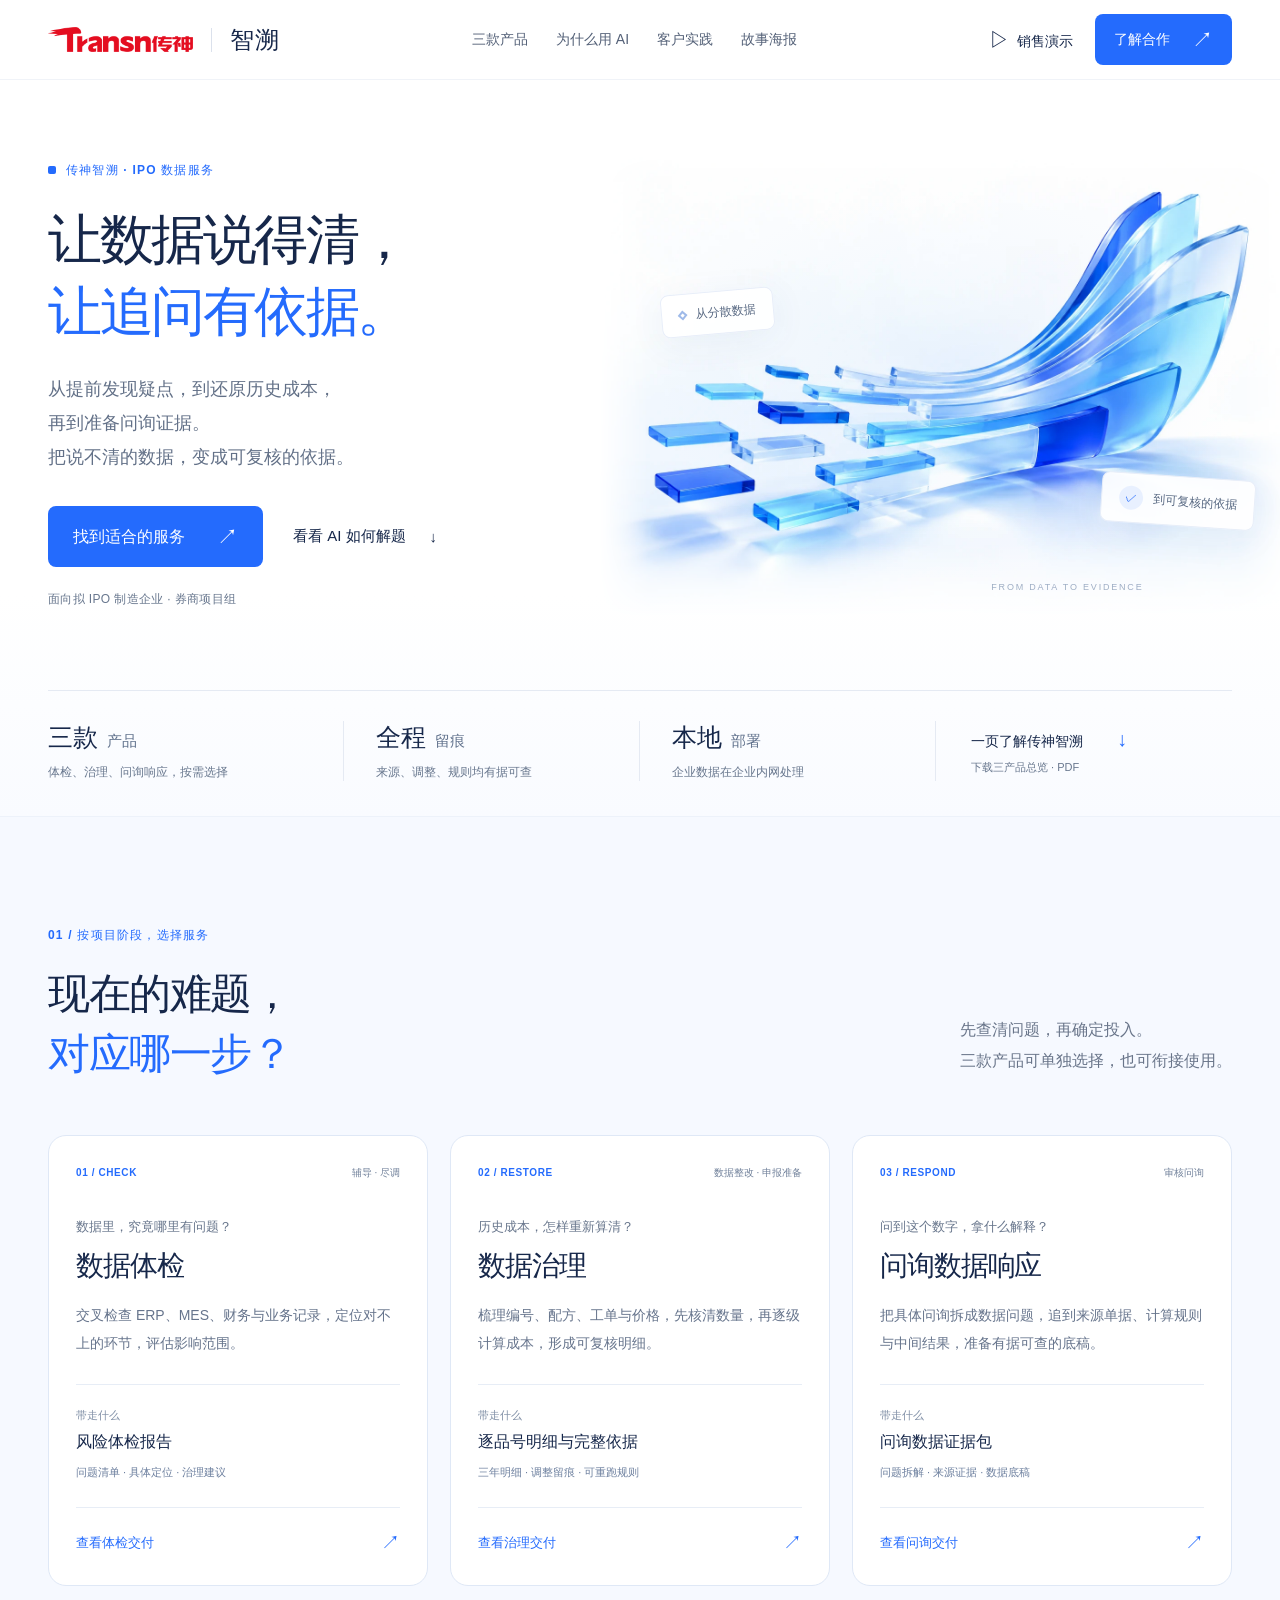
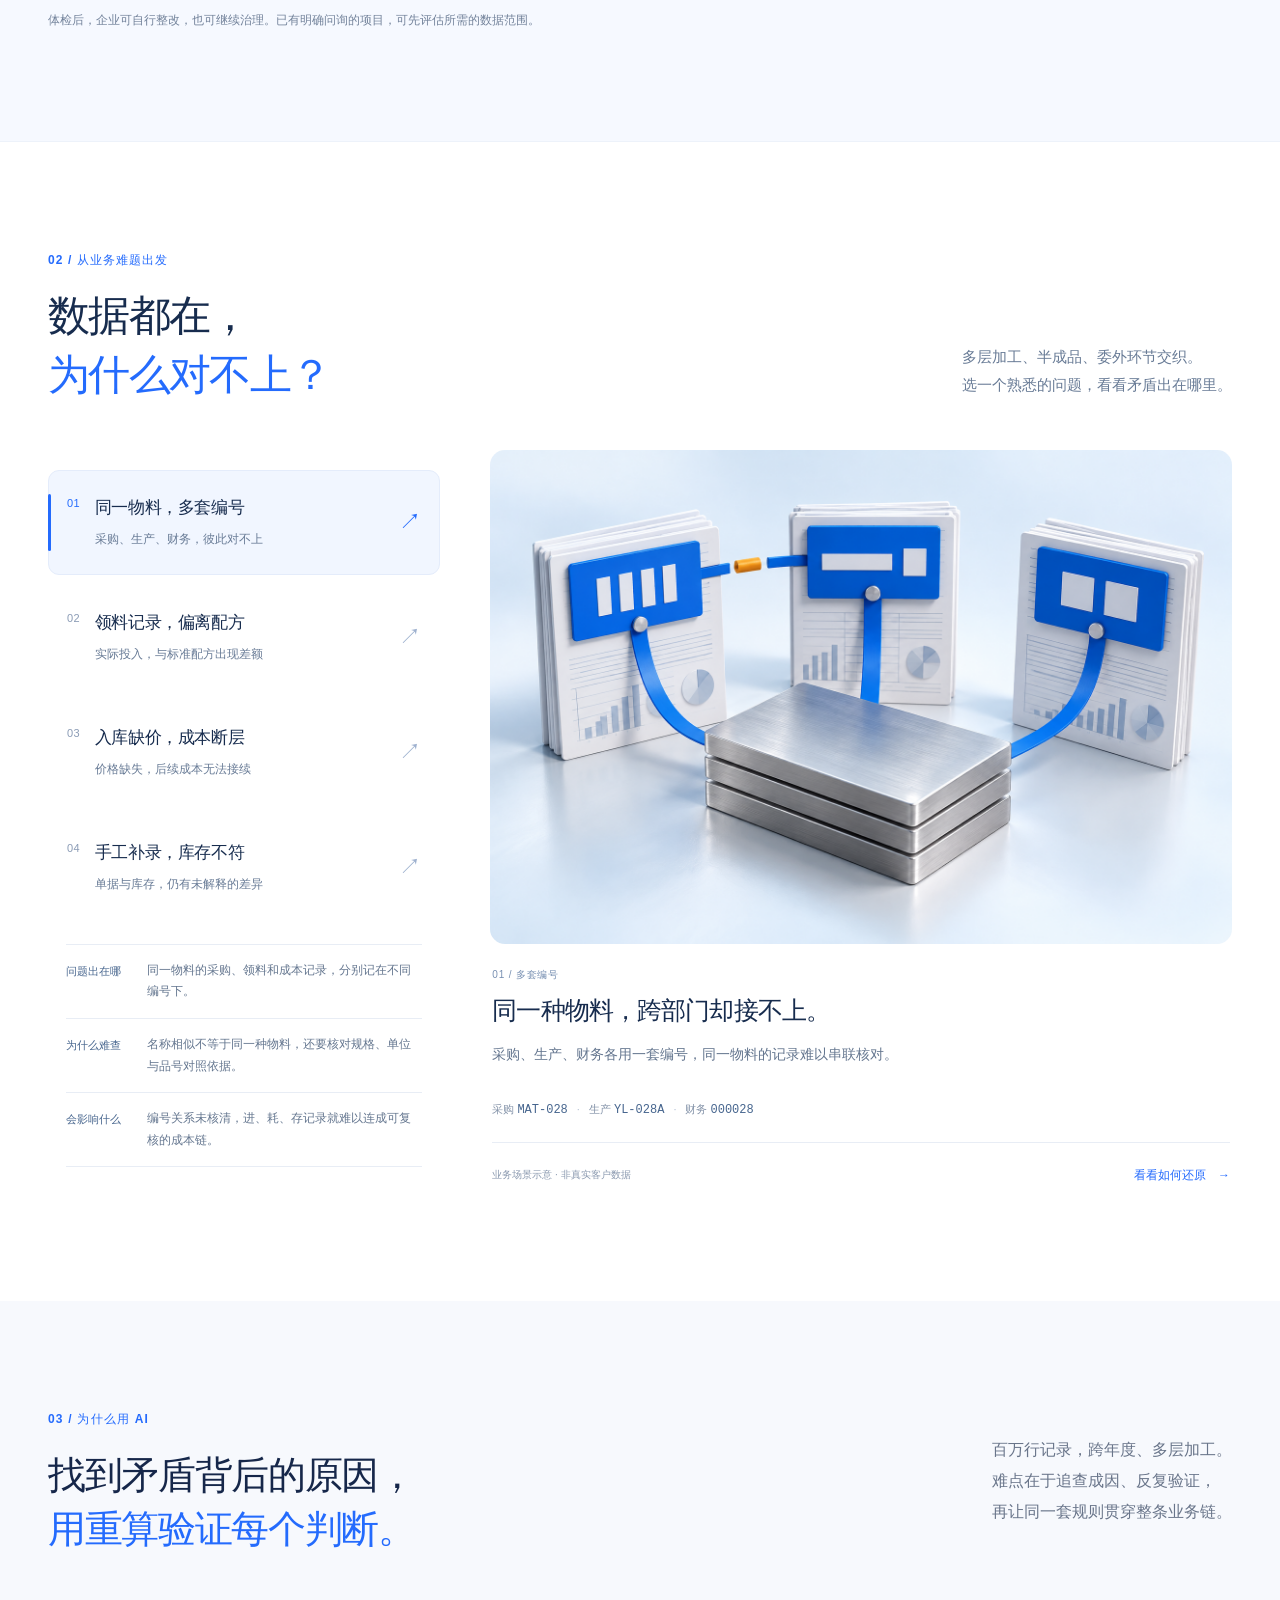
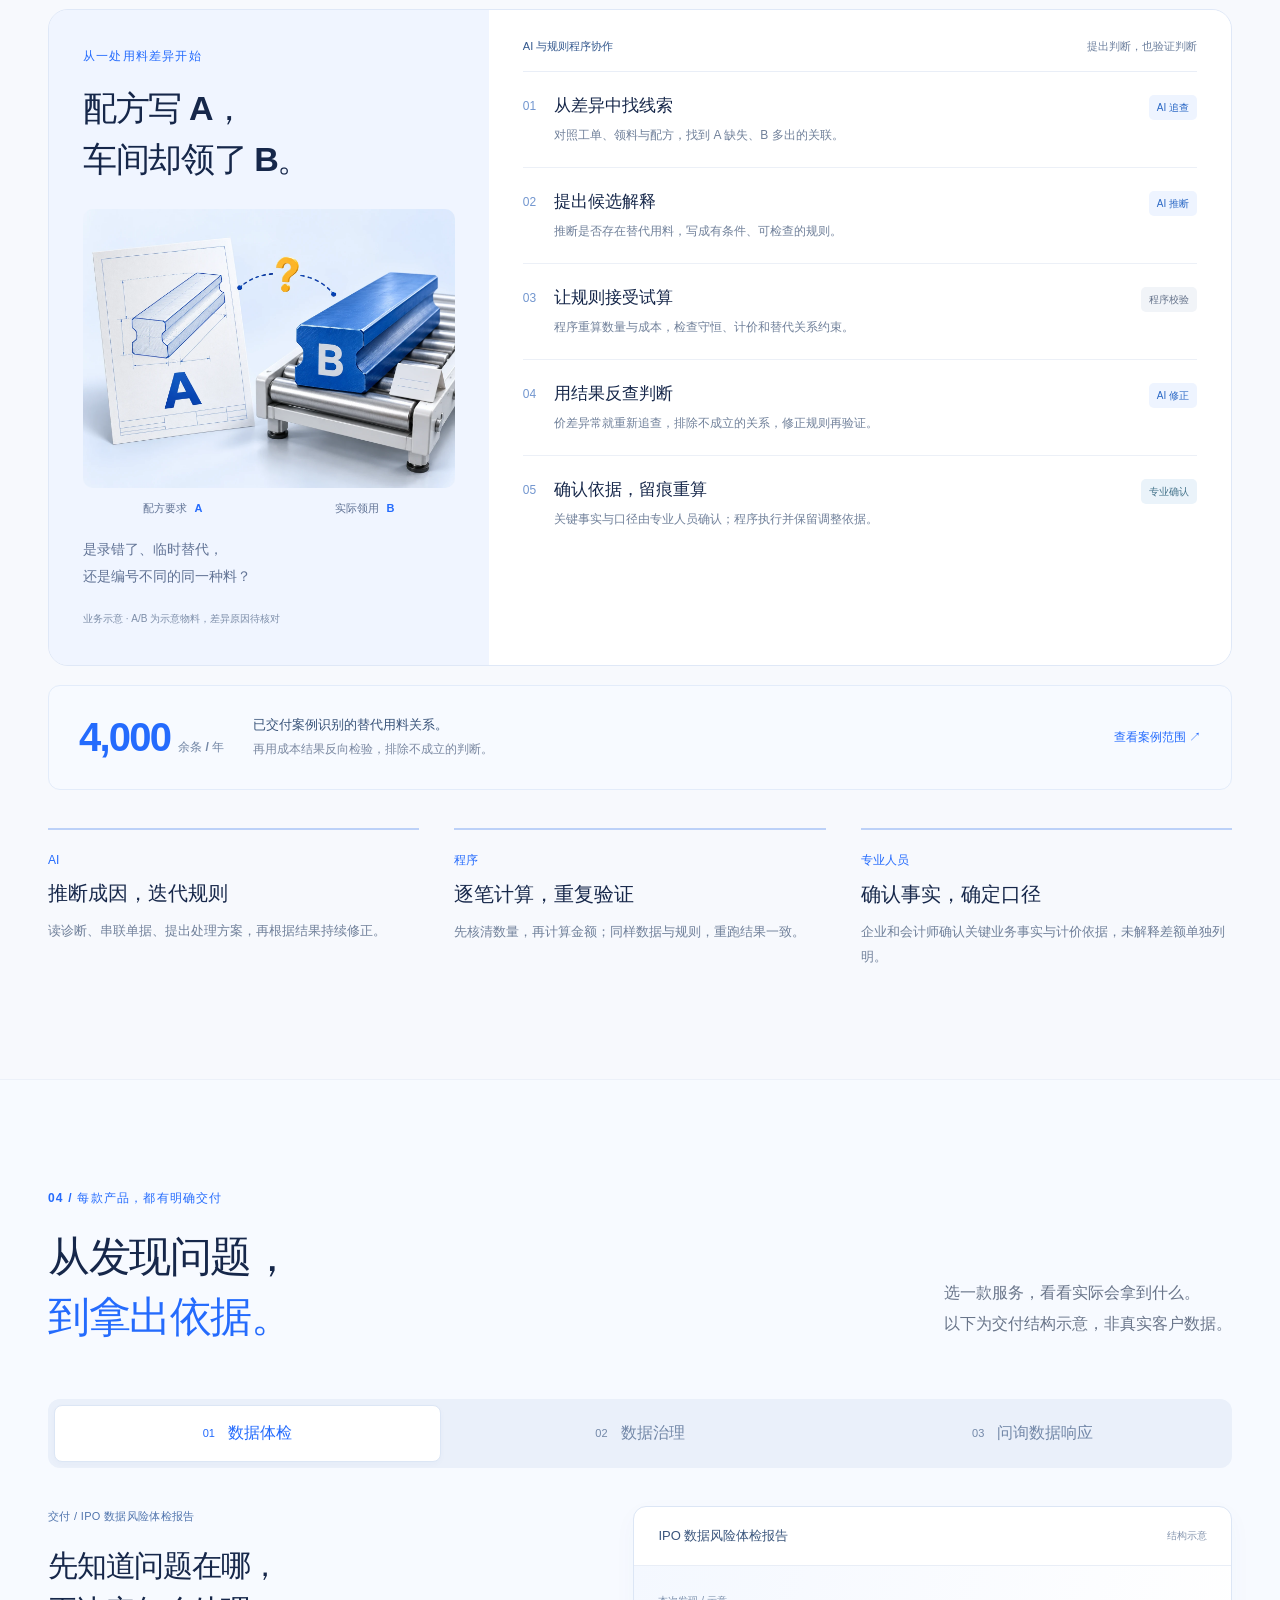
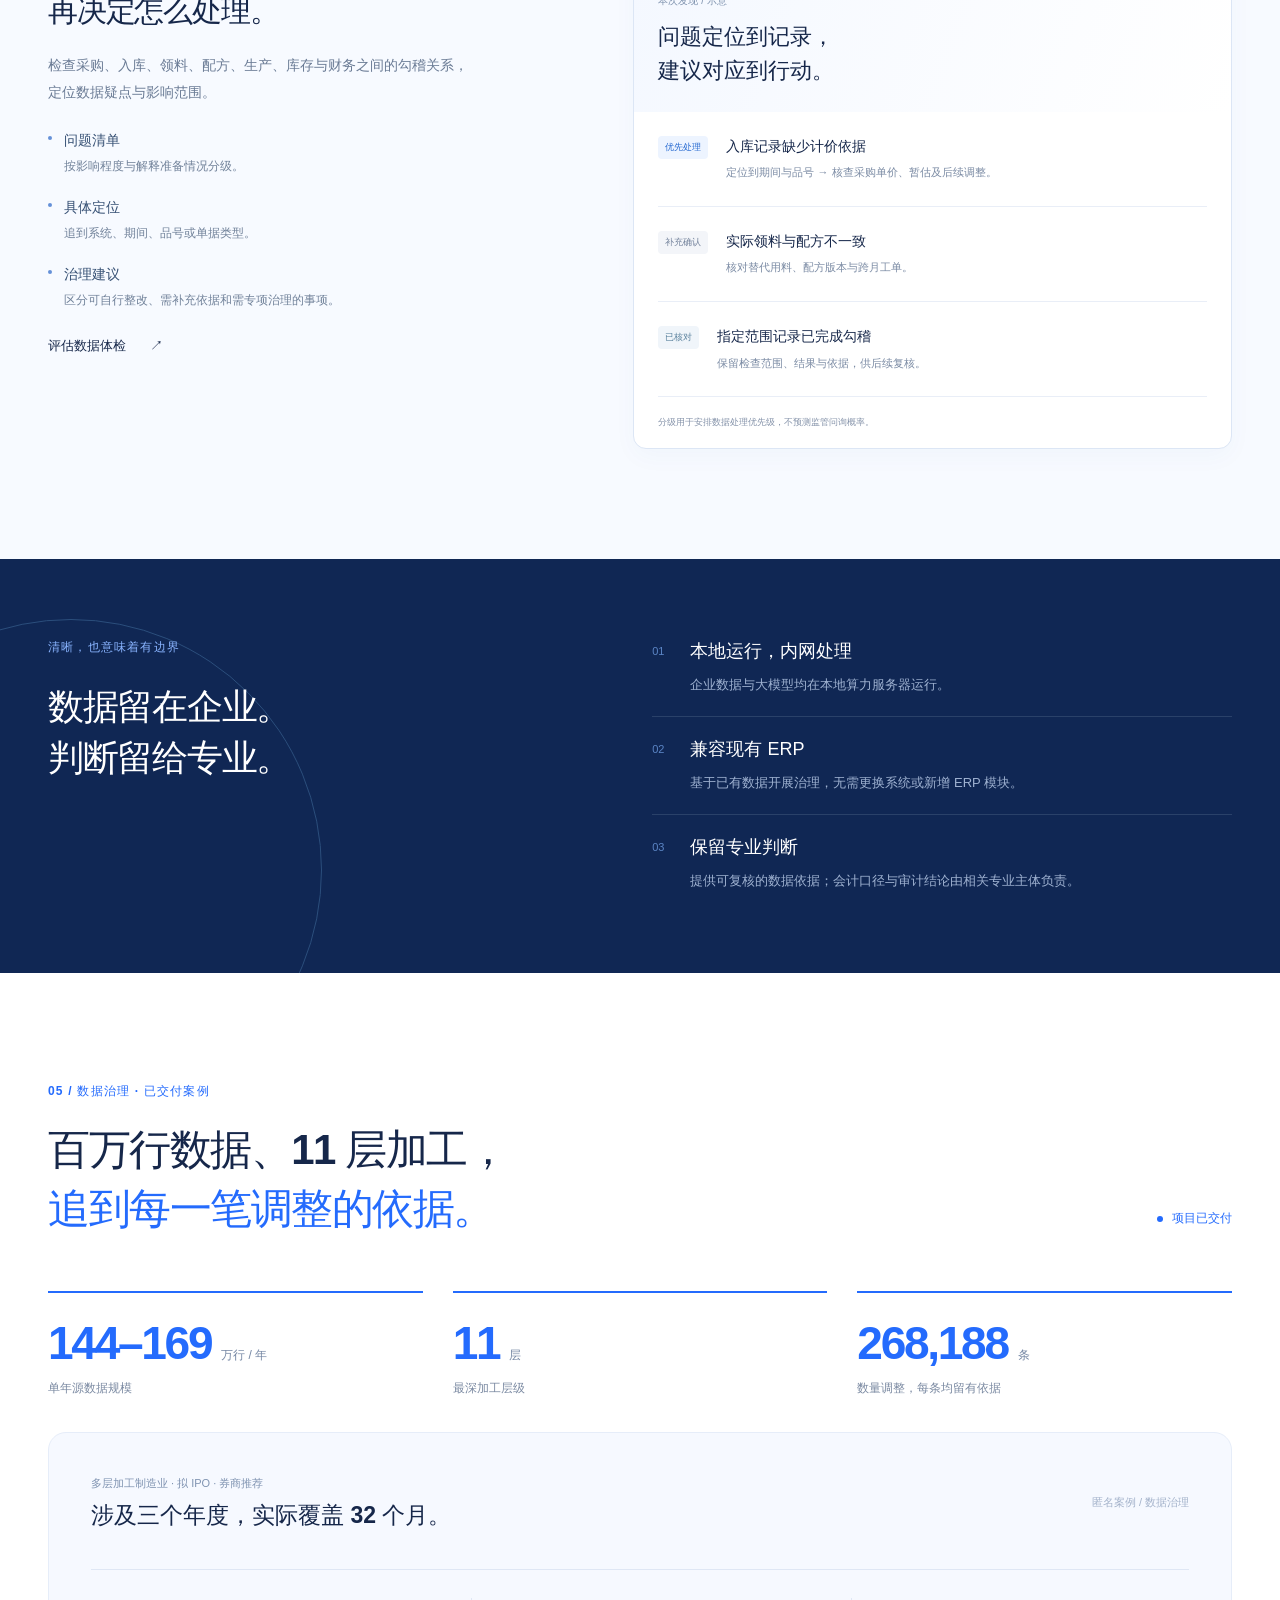
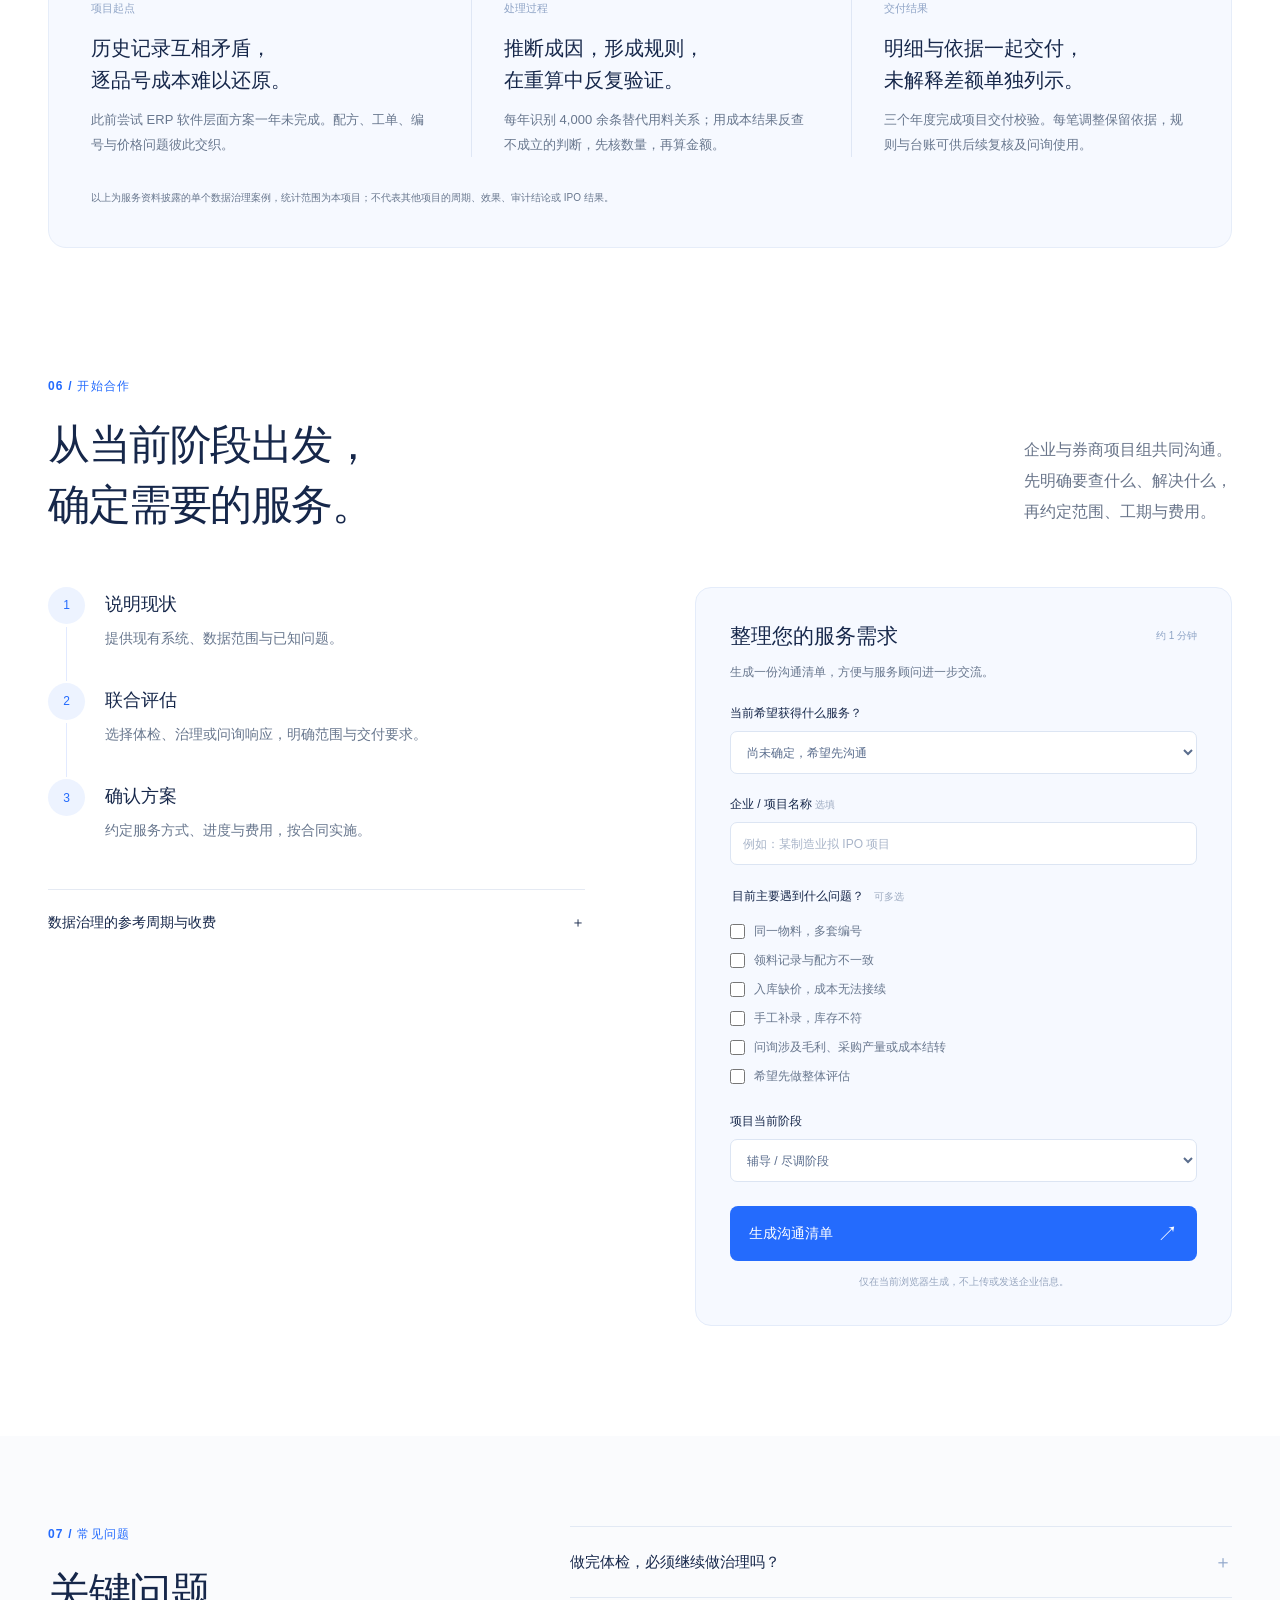
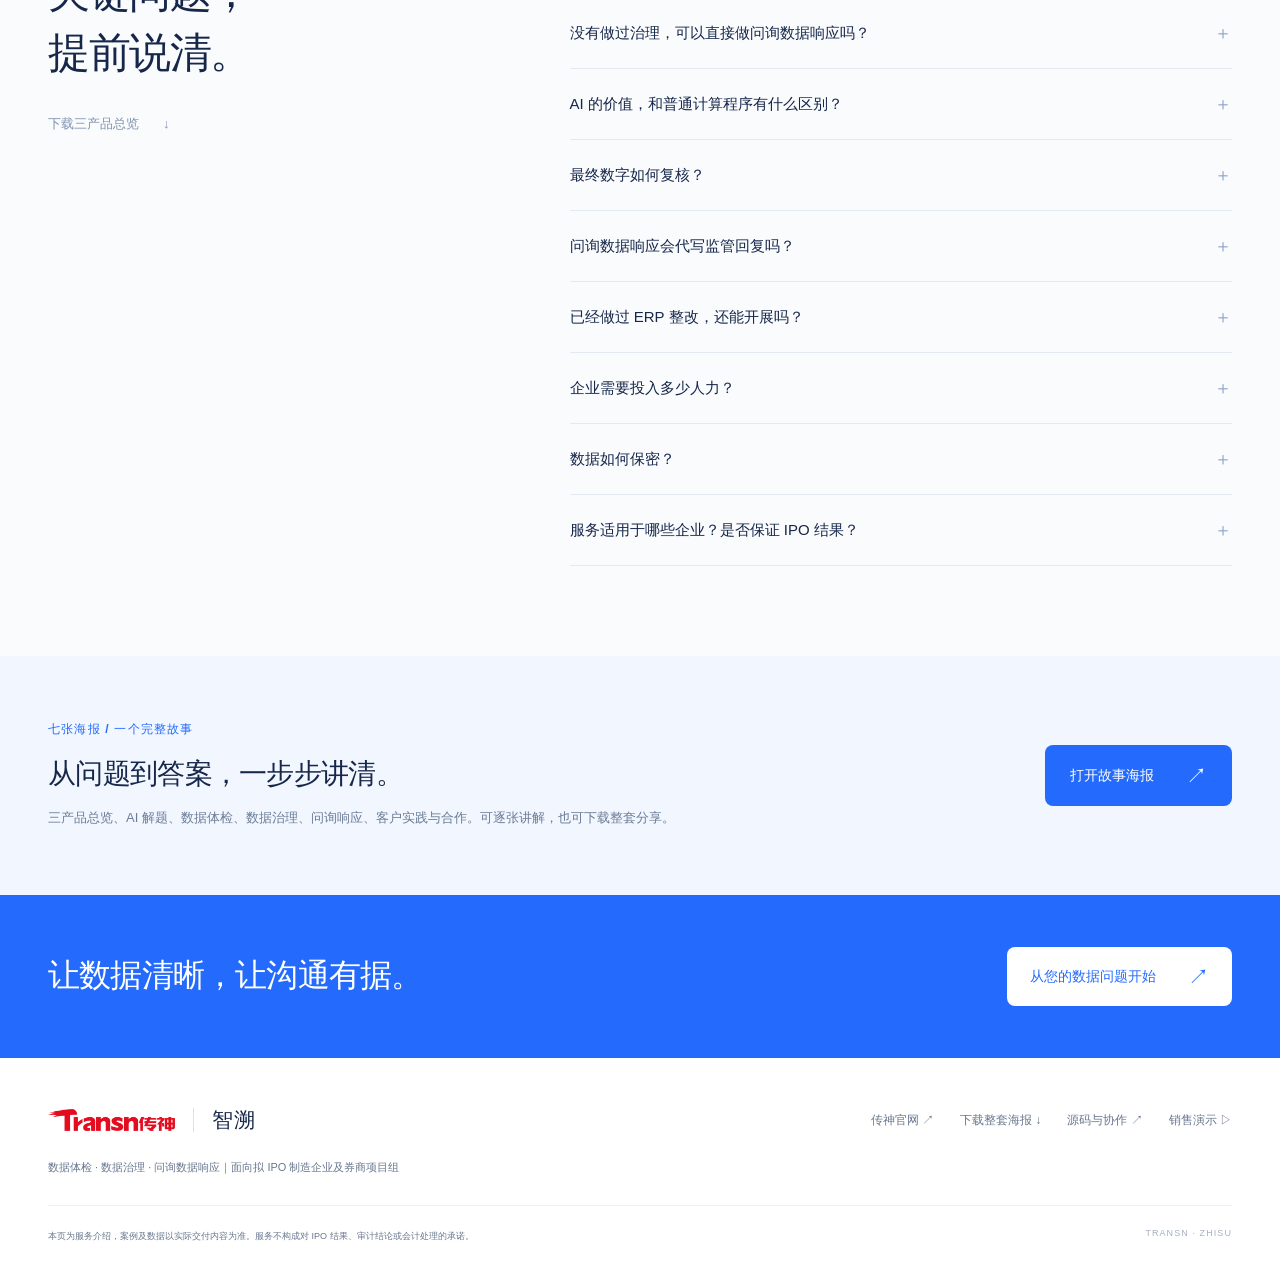
==== commit bbb91b60: "Illustrate the unresolved material A and B discrepancy" ====
--- a/index.html
+++ b/index.html
@@ -4,7 +4,7 @@
 <meta charset="utf-8"><meta name="viewport" content="width=device-width,initial-scale=1">
 <title>传神智溯｜IPO 数据体检、数据治理与问询数据响应</title>
 <meta name="description" content="传神智溯为拟 IPO 制造企业提供数据体检、数据治理与问询数据响应。AI 推断成因、形成规则并迭代验证，程序逐笔重算，专业人员确认口径。本地部署，全程留痕。">
-<meta name="theme-color" content="#ffffff"><meta property="og:title" content="传神智溯｜IPO 数据服务"><meta property="og:description" content="让数据说得清，让追问有依据。数据体检、数据治理、问询数据响应，按需选择。"><link rel="icon" href="assets/favicon.svg" type="image/svg+xml"><link rel="stylesheet" href="styles.css"><link rel="stylesheet" href="business-scenes.css?v=6"><link rel="stylesheet" href="products.css?v=12"><link rel="canonical" href="https://tory-arch.github.io/transn-zhisu/">
+<meta name="theme-color" content="#ffffff"><meta property="og:title" content="传神智溯｜IPO 数据服务"><meta property="og:description" content="让数据说得清，让追问有依据。数据体检、数据治理、问询数据响应，按需选择。"><link rel="icon" href="assets/favicon.svg" type="image/svg+xml"><link rel="stylesheet" href="styles.css"><link rel="stylesheet" href="business-scenes.css?v=6"><link rel="stylesheet" href="products.css?v=13"><link rel="canonical" href="https://tory-arch.github.io/transn-zhisu/">
 </head>
 <body>
 <a class="skip" href="#main">跳至主要内容</a>
@@ -46,7 +46,7 @@
 </section>
 <section class="section method-section story-section" id="method" aria-labelledby="ai-value-title" data-story-title="AI 如何解题" data-story="用替代用料讲清 AI 的作用：从矛盾中提出成因，形成候选规则，交程序试算，再根据校验结果修正。AI 组织跨单据的调查和验证，程序执行确定性计算，专业人员确认关键事实与口径。">
 <div class="shell"><div class="section-head"><div><p class="eyebrow">03 / 为什么用 AI</p><h2 id="ai-value-title">找到矛盾背后的原因，<br><em>用重算验证每个判断。</em></h2></div><p class="section-intro">百万行记录，跨年度、多层加工。<br>难点在于追查成因、反复验证，<br>再让同一套规则贯穿整条业务链。</p></div>
-<div class="ai-story"><div class="ai-story-question"><p class="eyebrow">以替代用料为例</p><h3>配方写 A，<br>车间却领了 B。</h3><div class="material-pair" aria-label="配方中的 A 料与实际领用的 B 料"><div><span>配方 / BOM</span><strong>A</strong><small>标准用料</small></div><span class="material-question">?</span><div><span>工单 / 领料</span><strong>B</strong><small>实际用料</small></div></div><p>是录错了、临时替代，<br>还是编号不同的同一种料？</p><span class="example-label">处理方法示意 · 字母不代表真实物料</span></div>
+<div class="ai-story"><div class="ai-story-question"><p class="eyebrow">从一处用料差异开始</p><h3>配方写 A，<br>车间却领了 B。</h3><figure class="material-pair"><img src="assets/material-discrepancy.webp" width="1448" height="1086" loading="lazy" decoding="async" alt="配方单上的 A 料与车间实际领用的 B 料，中间以问号表示差异原因仍待核对。"><figcaption><span>配方要求 <b>A</b></span><span>实际领用 <b>B</b></span></figcaption></figure><p>是录错了、临时替代，<br>还是编号不同的同一种料？</p><span class="example-label">业务示意 · A/B 为示意物料，差异原因待核对</span></div>
 <div class="ai-investigation"><div class="ai-investigation-head"><span>AI 与规则程序协作</span><span>提出判断，也验证判断</span></div><ol class="ai-loop">
 <li><span class="loop-number">01</span><div><h4>从差异中找线索</h4><p>对照工单、领料与配方，找到 A 缺失、B 多出的关联。</p></div><span class="role-tag">AI 追查</span></li>
 <li><span class="loop-number">02</span><div><h4>提出候选解释</h4><p>推断是否存在替代用料，写成有条件、可检查的规则。</p></div><span class="role-tag">AI 推断</span></li>
--- a/products.css
+++ b/products.css
@@ -25,12 +25,10 @@
 .ai-story-question h3{font-size:34px;line-height:1.5;letter-spacing:-.04em;font-weight:600;margin-top:18px}
 .ai-story-question>p:not(.eyebrow){font-size:14px;color:#617395;line-height:1.9;margin-top:19px}
 .example-label{font-size:10px;color:#7d8ea9;line-height:1.7;margin-top:20px}
-.material-pair{display:flex;align-items:center;gap:15px;margin:28px 0 0}
-.material-pair>div{background:#fff;border:1px solid #dbe5f7;border-radius:12px;padding:15px 18px;min-width:100px;flex:1;display:flex;flex-direction:column;align-items:center}
-.material-pair>div>span{font-size:10px;color:#7587a5}
-.material-pair strong{font-size:57px;font-weight:500;line-height:1.3;color:var(--blue)}
-.material-pair small{font-size:10px;color:#7a8da9}
-.material-question{font-size:24px;color:#92a9cf}
+.material-pair{display:block;min-width:0;margin:24px 0 0;align-self:center;width:100%}
+.material-pair img{display:block;width:100%;height:auto;aspect-ratio:4/3;object-fit:contain;border-radius:10px}
+.material-pair figcaption{display:grid;grid-template-columns:1fr 1fr;gap:12px;padding-top:12px;text-align:center;font-size:11px;color:#617395;line-height:1.6}
+.material-pair b{color:var(--blue);font-weight:600;margin-left:4px}
 .ai-investigation{padding:29px 34px;background:#fff}
 .ai-investigation-head{display:flex;justify-content:space-between;gap:16px;padding-bottom:17px;border-bottom:1px solid #e9eef7;font-size:11px;color:#6e819f}
 .ai-investigation-head>span:first-child{color:#32578d;font-weight:500}
@@ -111,7 +109,7 @@
 .brief-form .field-label{display:block;margin-top:22px}
 .footer-top>div{flex-wrap:wrap;justify-content:flex-end}
 @media(max-width:1150px){.product-card{padding:24px 20px}.product-card-top{flex-wrap:wrap;gap:4px}.product-card h3{font-size:24px}.product-question{font-size:12px}.product-description{font-size:13px}.ai-story{grid-template-columns:.85fr 1.35fr}.ai-story-question{padding:30px 25px}.ai-story-question h3{font-size:29px}.ai-investigation{padding:25px}.role-tag{font-size:9px}.ai-loop{gap:12px}.service-preview-layout{gap:40px}.nav nav{gap:20px}.case-metrics strong{gap:6px}.hero h1{font-size:clamp(38px,4.2vw,49px)}}
-@media(max-width:850px){.hero-description{font-size:15px}.product-grid{gap:13px}.product-card{padding:22px 17px}.product-card h3{font-size:22px}.product-output strong{font-size:14px}.product-output p{font-size:10px}.product-question{font-size:11px}.ai-story{grid-template-columns:1fr}.ai-story-question{display:grid;grid-template-columns:1fr 1fr;column-gap:30px;padding:30px}.ai-story-question>.eyebrow{grid-column:1}.ai-story-question h3{grid-column:1}.material-pair{grid-column:2;grid-row:1 / 4;margin:0}.ai-story-question>p:not(.eyebrow){grid-column:1;margin-top:14px}.example-label{grid-column:1 / -1}.ai-evidence-strip{padding:23px;gap:20px;flex-wrap:wrap}.ai-evidence-strip>a{margin-left:0}.responsibility-grid{gap:23px}.responsibility-grid h3{font-size:17px}.responsibility-grid p{font-size:12px}.service-preview-layout{gap:30px}.service-explanation h3{font-size:25px}.sample-report-head,.report-summary{padding:20px}.report-row{margin:0 20px;gap:12px}.report-row strong{font-size:12px}.report-summary strong{font-size:19px}.sample-report-foot{padding:16px 20px}.governance-intro{display:block}.governance-intro p{margin-top:12px}.case-metrics strong{font-size:34px;display:block}.case-metrics strong span{display:block;margin-top:4px}.case-title h3{font-size:20px}.product-delivery-panel{min-height:590px}}
-@media(max-width:600px){.hero h1{font-size:clamp(32px,8.5vw,43px);line-height:1.45}.hero-grid{padding-top:36px}.hero-description{font-size:14px}.hero-actions{gap:22px;flex-wrap:wrap}.hero-proof p{font-size:10px}.product-grid{grid-template-columns:1fr;gap:17px}.product-card{padding:26px}.product-card-top{flex-wrap:nowrap;font-size:10px}.product-question{margin-top:26px;font-size:12px}.product-card h3{font-size:28px;margin:10px 0 14px}.product-description{font-size:14px}.product-output{margin-top:22px;padding-top:19px}.product-output strong{font-size:16px}.product-output p{font-size:11px}.product-link{margin-top:20px;padding-top:18px}.section-footnote{font-size:11px}.ai-story{border-radius:13px}.ai-story-question{display:flex;align-items:stretch;padding:27px}.ai-story-question h3{font-size:29px}.ai-story-question h3 br{display:initial}.material-pair{margin-top:24px}.material-pair>div{min-width:0}.ai-story-question>p:not(.eyebrow){font-size:13px}.example-label{margin-top:14px;font-size:9px}.ai-investigation{padding:23px 21px}.ai-investigation-head{font-size:9px;gap:10px}.ai-loop li{gap:12px;flex-wrap:wrap;position:relative;padding:21px 0}.ai-loop h4{font-size:16px}.ai-loop p{font-size:12px}.ai-loop .role-tag{margin-left:28px;margin-top:-5px;font-size:9px}.ai-loop li>div{flex-basis:calc(100% - 32px)}.ai-evidence-strip{gap:12px;padding:23px}.ai-evidence-strip>strong{font-size:39px}.ai-evidence-strip p{font-size:12px;flex-basis:100%}.ai-evidence-strip p>span{font-size:11px}.ai-evidence-strip>a{font-size:11px;margin-top:4px}.responsibility-grid{grid-template-columns:1fr;gap:23px;margin-top:30px}.responsibility-grid h3{font-size:20px;margin:10px 0}.responsibility-grid p{font-size:13px}.product-delivery-tabs{gap:4px;padding:4px;margin-bottom:27px}.product-delivery-tabs button{gap:5px;padding:15px 5px;font-size:9px;flex-direction:column}.product-delivery-tabs button>span{font-size:12px}.product-delivery-panel{min-height:0;scroll-margin-top:85px}.service-preview-layout{grid-template-columns:1fr;gap:29px}.service-explanation h3{font-size:27px;margin:17px 0}.service-explanation>p{font-size:13px}.service-explanation ul{gap:15px}.report-summary strong{font-size:22px}.report-row strong{font-size:13px}.report-row p{font-size:11px}.sample-report-head{font-size:12px}.sample-report-head small{font-size:9px}.governance-intro h3{font-size:23px}.governance-intro p{font-size:12px}.product-panel-foot{display:block;font-size:11px}.product-panel-foot a{margin-top:15px}.inquiry-question h4{font-size:24px}.case-metrics{grid-template-columns:1fr;gap:22px}.case-metrics>div{padding-top:19px}.case-metrics strong{display:flex;font-size:42px;gap:13px}.case-metrics strong>span{display:inline;font-size:12px}.case-metrics p{font-size:12px;margin-top:8px}.case-title h3{font-size:19px}.footer-top>div{justify-content:flex-start;gap:18px}.product-card-top>span{font-size:10px}#method h2{font-size:28px}}
+@media(max-width:850px){.hero-description{font-size:15px}.product-grid{gap:13px}.product-card{padding:22px 17px}.product-card h3{font-size:22px}.product-output strong{font-size:14px}.product-output p{font-size:10px}.product-question{font-size:11px}.ai-story{grid-template-columns:1fr}.ai-story-question{display:grid;grid-template-columns:repeat(2,minmax(0,1fr));column-gap:30px;padding:30px}.ai-story-question>.eyebrow{grid-column:1}.ai-story-question h3{grid-column:1}.material-pair{grid-column:2;grid-row:1 / 4;margin:0}.ai-story-question>p:not(.eyebrow){grid-column:1;margin-top:14px}.example-label{grid-column:1 / -1}.ai-evidence-strip{padding:23px;gap:20px;flex-wrap:wrap}.ai-evidence-strip>a{margin-left:0}.responsibility-grid{gap:23px}.responsibility-grid h3{font-size:17px}.responsibility-grid p{font-size:12px}.service-preview-layout{gap:30px}.service-explanation h3{font-size:25px}.sample-report-head,.report-summary{padding:20px}.report-row{margin:0 20px;gap:12px}.report-row strong{font-size:12px}.report-summary strong{font-size:19px}.sample-report-foot{padding:16px 20px}.governance-intro{display:block}.governance-intro p{margin-top:12px}.case-metrics strong{font-size:34px;display:block}.case-metrics strong span{display:block;margin-top:4px}.case-title h3{font-size:20px}.product-delivery-panel{min-height:590px}}
+@media(max-width:600px){.hero h1{font-size:clamp(32px,8.5vw,43px);line-height:1.45}.hero-grid{padding-top:36px}.hero-description{font-size:14px}.hero-actions{gap:22px;flex-wrap:wrap}.hero-proof p{font-size:10px}.product-grid{grid-template-columns:1fr;gap:17px}.product-card{padding:26px}.product-card-top{flex-wrap:nowrap;font-size:10px}.product-question{margin-top:26px;font-size:12px}.product-card h3{font-size:28px;margin:10px 0 14px}.product-description{font-size:14px}.product-output{margin-top:22px;padding-top:19px}.product-output strong{font-size:16px}.product-output p{font-size:11px}.product-link{margin-top:20px;padding-top:18px}.section-footnote{font-size:11px}.ai-story{border-radius:13px}.ai-story-question{display:flex;align-items:stretch;padding:27px}.ai-story-question h3{font-size:29px}.ai-story-question h3 br{display:initial}.material-pair{margin-top:24px}.ai-story-question>p:not(.eyebrow){font-size:13px}.example-label{margin-top:14px;font-size:9px}.ai-investigation{padding:23px 21px}.ai-investigation-head{font-size:9px;gap:10px}.ai-loop li{gap:12px;flex-wrap:wrap;position:relative;padding:21px 0}.ai-loop h4{font-size:16px}.ai-loop p{font-size:12px}.ai-loop .role-tag{margin-left:28px;margin-top:-5px;font-size:9px}.ai-loop li>div{flex-basis:calc(100% - 32px)}.ai-evidence-strip{gap:12px;padding:23px}.ai-evidence-strip>strong{font-size:39px}.ai-evidence-strip p{font-size:12px;flex-basis:100%}.ai-evidence-strip p>span{font-size:11px}.ai-evidence-strip>a{font-size:11px;margin-top:4px}.responsibility-grid{grid-template-columns:1fr;gap:23px;margin-top:30px}.responsibility-grid h3{font-size:20px;margin:10px 0}.responsibility-grid p{font-size:13px}.product-delivery-tabs{gap:4px;padding:4px;margin-bottom:27px}.product-delivery-tabs button{gap:5px;padding:15px 5px;font-size:9px;flex-direction:column}.product-delivery-tabs button>span{font-size:12px}.product-delivery-panel{min-height:0;scroll-margin-top:85px}.service-preview-layout{grid-template-columns:1fr;gap:29px}.service-explanation h3{font-size:27px;margin:17px 0}.service-explanation>p{font-size:13px}.service-explanation ul{gap:15px}.report-summary strong{font-size:22px}.report-row strong{font-size:13px}.report-row p{font-size:11px}.sample-report-head{font-size:12px}.sample-report-head small{font-size:9px}.governance-intro h3{font-size:23px}.governance-intro p{font-size:12px}.product-panel-foot{display:block;font-size:11px}.product-panel-foot a{margin-top:15px}.inquiry-question h4{font-size:24px}.case-metrics{grid-template-columns:1fr;gap:22px}.case-metrics>div{padding-top:19px}.case-metrics strong{display:flex;font-size:42px;gap:13px}.case-metrics strong>span{display:inline;font-size:12px}.case-metrics p{font-size:12px;margin-top:8px}.case-title h3{font-size:19px}.footer-top>div{justify-content:flex-start;gap:18px}.product-card-top>span{font-size:10px}#method h2{font-size:28px}}
 @media(prefers-reduced-motion:reduce){.product-link span,.product-delivery-tabs button{transition:none}}
 @media print{.product-delivery-panel[hidden]{display:block}.product-delivery-tabs,.product-link,.role-tag{display:none}.product-grid,.case-metrics{break-inside:avoid}.ai-story,.service-preview-layout{display:block}.ai-story-question{break-inside:avoid}.product-delivery-panel{margin-bottom:30px}}
